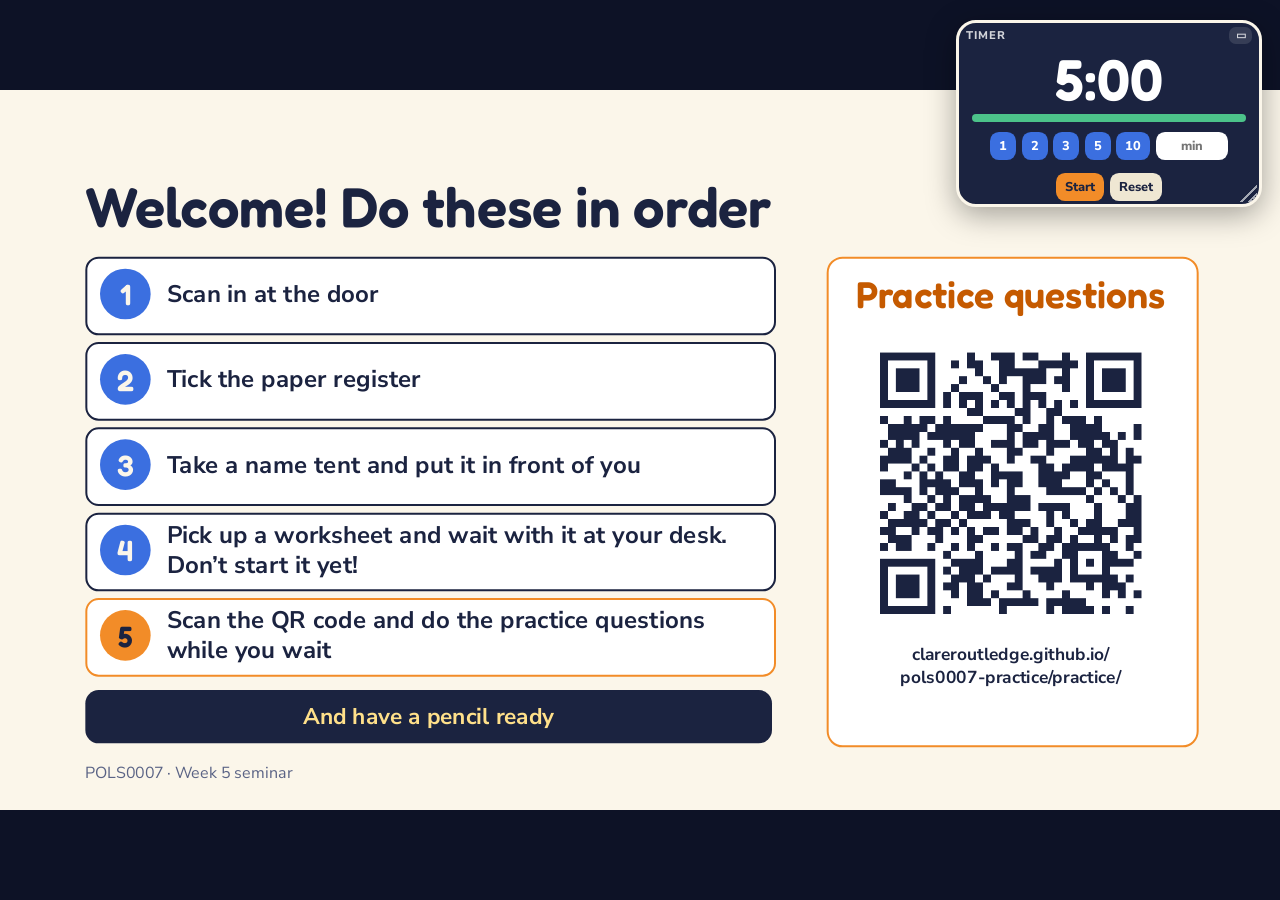
==== w5-919539/index.html @ ea7ee095 "Add Week 5 slide presenter with timer and jump navigation Co-Authored-By: Claude Sonnet 5.5 <noreply" ====
<!doctype html><html lang="en"><head><meta charset="utf-8"><meta name="viewport" content="width=device-width,initial-scale=1"><meta name="robots" content="noindex,nofollow">
<title>POLS0007 Week 5 Seminar: Potential Outcomes</title>
<link rel="preconnect" href="https://fonts.googleapis.com"><link href="https://fonts.googleapis.com/css2?family=Fredoka:wght@400..700&family=Nunito+Sans:wght@400;700;800&display=swap" rel="stylesheet">
<style>
html,body{margin:0;height:100%;background:#0d1226;overflow:hidden;font-family:'Nunito Sans',Arial,sans-serif}
#stage{position:absolute;left:0;top:0;width:1920px;height:1080px;transform-origin:0 0;background:#FBF6EA;overflow:hidden}
#stage>section{position:absolute;left:0;top:0;width:1920px;height:1080px;box-sizing:border-box;overflow:hidden;opacity:0;visibility:hidden;transition:opacity .35s ease,visibility 0s .35s}
#stage>section.cur{opacity:1;visibility:visible;transition:opacity .35s ease}
#stage aside{display:none}
#stage p,#stage h1,#stage h2,#stage h3{margin:0}
#stage [data-build-in]{opacity:0;transition:opacity .45s ease,translate .45s ease,scale .45s ease}
#stage [data-build-in^=rise]{translate:0 28px}
#stage [data-build-in^=pop]{scale:.8}
#stage [data-build-in].on{opacity:1;translate:0 0;scale:1}
x-shape{display:block}
x-shape[kind=arrow-right]{clip-path:polygon(0 30%,62% 30%,62% 0,100% 50%,62% 100%,62% 70%,0 70%)}
/* HUD */
#hud{position:fixed;left:50%;bottom:14px;transform:translateX(-50%);display:flex;gap:8px;align-items:center;background:rgba(27,35,64,.92);color:#fff;border-radius:999px;padding:6px 10px;font-weight:700;font-size:14px;opacity:0;transition:opacity .3s;z-index:50}
#hud.show{opacity:1}
#hud button{font:inherit;color:#fff;background:transparent;border:0;border-radius:999px;padding:6px 12px;cursor:pointer}
#hud button:hover{background:rgba(255,255,255,.18)}
/* picker */
#pick{position:fixed;inset:0;background:#0d1226;z-index:80;display:none;flex-direction:column;padding:24px 4vw;color:#fff}
#pick.open{display:flex}
#pick input{font:inherit;font-size:20px;padding:12px 16px;border-radius:12px;border:3px solid #3B6FE0;background:#fff;color:#1B2340;margin-bottom:12px}
#plist{overflow:auto;flex:1}
.ph{font-family:Fredoka,sans-serif;font-weight:600;color:#F28C28;margin:14px 0 4px;font-size:15px;letter-spacing:1px;text-transform:uppercase}
.pi{display:flex;gap:12px;padding:7px 12px;border-radius:10px;cursor:pointer;font-size:18px}
.pi b{width:42px;color:#8FB3FF}
.pi.sel,.pi:hover{background:#3B6FE0}
.pi.here b::after{content:' •'}
#help{position:fixed;right:16px;top:16px;background:#fff;color:#1B2340;border:3px solid #1B2340;border-radius:16px;padding:14px 18px;z-index:90;display:none;font-size:15px;line-height:1.6}
#help.open{display:block}
#help kbd{background:#EFE7D3;border-radius:6px;padding:1px 7px;font-weight:800}
/* timer */
#tm{position:fixed;z-index:70;background:#1B2340;color:#fff;border-radius:20px;box-shadow:0 8px 30px rgba(0,0,0,.35);border:3px solid #FBF6EA;user-select:none;touch-action:none;font-size:var(--fs,16px);min-width:10em}
#tm.hidden{display:none}
#tm .hd{display:flex;align-items:center;justify-content:space-between;gap:.4em;padding:.35em .6em;cursor:grab;font-weight:800;font-size:.7em;letter-spacing:.1em;text-transform:uppercase;opacity:.8}
#tm .hd button{font:inherit;color:#fff;background:rgba(255,255,255,.15);border:0;border-radius:.6em;padding:.1em .6em;cursor:pointer}
#tm .tt{font-family:Fredoka,sans-serif;font-weight:600;font-size:3.6em;line-height:1;text-align:center;padding:.05em .2em .1em;font-variant-numeric:tabular-nums}
#tm .bar{height:.5em;margin:0 .8em;background:rgba(255,255,255,.2);border-radius:1em;overflow:hidden}
#tm .bar i{display:block;height:100%;width:100%;background:#4CC38A;transition:width .25s linear,background .3s}
#tm .row{display:flex;flex-wrap:wrap;gap:.35em;justify-content:center;padding:.6em .6em .2em}
#tm .row button,#tm .row input{font:inherit;font-size:.8em;font-weight:800;border-radius:.7em;border:0;padding:.4em .7em;cursor:pointer}
#tm .row .pre{background:#3B6FE0;color:#fff}
#tm .row .go{background:#F28C28;color:#1B2340}
#tm .row .rs{background:#EFE7D3;color:#1B2340}
#tm .row input{width:4.2em;cursor:text;background:#fff;color:#1B2340;text-align:center}
#tm .rz{position:absolute;right:2px;bottom:2px;width:1.1em;height:1.1em;cursor:nwse-resize;opacity:.6;background:linear-gradient(135deg,transparent 50%,#fff 50% 58%,transparent 58% 72%,#fff 72% 80%,transparent 80%)}
#tm.warn .bar i,#tm.warn .tt{color:#F5A04A}#tm.warn .bar i{background:#F28C28}
#tm.crit .bar i{background:#E5484D}#tm.crit .tt{color:#FF8A8E}
#tm.done{animation:fl .6s steps(2) infinite}
@keyframes fl{50%{background:#C0392B}}
#tm.pill .bar,#tm.pill .row,#tm.pill .rz,#tm.pill .hd .lab{display:none}
#tm.pill{border-radius:999px;min-width:0}
#tm.pill .tt{font-size:2.2em;padding:0 .5em .05em}
#tm.pill .hd{justify-content:center;padding:.3em .5em 0}
</style></head><body>
<div id="stage">
<section id="welcome" data-transition="fade" style="background:#FBF6EA;color:#1B2340;font-family:'Nunito Sans', Arial, sans-serif;padding:128px 128px 160px;display:flex;flex-direction:column;gap:24px">
<h2 style="font-family:'Fredoka', Trebuchet MS, sans-serif;font-size:84px;font-weight:600;line-height:1.1">Welcome! Do these in order</h2>
<div style="position:absolute;left:128px;top:250px;width:1030px;height:112px;background:#FFFFFF;border:3px solid #1B2340;border-radius:20px"></div>
<div style="position:absolute;left:150px;top:268px;width:76px;height:76px;border-radius:38px;background:#3B6FE0;display:flex;align-items:center;justify-content:center"><p style="font-family:'Fredoka', Trebuchet MS, sans-serif;font-size:44px;font-weight:600;color:#FBF6EA">1</p></div>
<div style="position:absolute;left:250px;top:250px;width:890px;height:112px;display:flex;flex-direction:column;justify-content:center"><p style="font-size:36px;font-weight:700;line-height:1.25">Scan in at the door</p></div>
<div style="position:absolute;left:128px;top:378px;width:1030px;height:112px;background:#FFFFFF;border:3px solid #1B2340;border-radius:20px"></div>
<div style="position:absolute;left:150px;top:396px;width:76px;height:76px;border-radius:38px;background:#3B6FE0;display:flex;align-items:center;justify-content:center"><p style="font-family:'Fredoka', Trebuchet MS, sans-serif;font-size:44px;font-weight:600;color:#FBF6EA">2</p></div>
<div style="position:absolute;left:250px;top:378px;width:890px;height:112px;display:flex;flex-direction:column;justify-content:center"><p style="font-size:36px;font-weight:700;line-height:1.25">Tick the paper register</p></div>
<div style="position:absolute;left:128px;top:506px;width:1030px;height:112px;background:#FFFFFF;border:3px solid #1B2340;border-radius:20px"></div>
<div style="position:absolute;left:150px;top:524px;width:76px;height:76px;border-radius:38px;background:#3B6FE0;display:flex;align-items:center;justify-content:center"><p style="font-family:'Fredoka', Trebuchet MS, sans-serif;font-size:44px;font-weight:600;color:#FBF6EA">3</p></div>
<div style="position:absolute;left:250px;top:506px;width:890px;height:112px;display:flex;flex-direction:column;justify-content:center"><p style="font-size:36px;font-weight:700;line-height:1.25">Take a name tent and put it in front of you</p></div>
<div style="position:absolute;left:128px;top:634px;width:1030px;height:112px;background:#FFFFFF;border:3px solid #1B2340;border-radius:20px"></div>
<div style="position:absolute;left:150px;top:652px;width:76px;height:76px;border-radius:38px;background:#3B6FE0;display:flex;align-items:center;justify-content:center"><p style="font-family:'Fredoka', Trebuchet MS, sans-serif;font-size:44px;font-weight:600;color:#FBF6EA">4</p></div>
<div style="position:absolute;left:250px;top:634px;width:890px;height:112px;display:flex;flex-direction:column;justify-content:center"><p style="font-size:36px;font-weight:700;line-height:1.25">Pick up a worksheet and wait with it at your desk. Don’t start it yet!</p></div>
<div style="position:absolute;left:128px;top:762px;width:1030px;height:112px;background:#FFFFFF;border:3px solid #F28C28;border-radius:20px"></div>
<div style="position:absolute;left:150px;top:780px;width:76px;height:76px;border-radius:38px;background:#F28C28;display:flex;align-items:center;justify-content:center"><p style="font-family:'Fredoka', Trebuchet MS, sans-serif;font-size:44px;font-weight:600;color:#1B2340">5</p></div>
<div style="position:absolute;left:250px;top:762px;width:890px;height:112px;display:flex;flex-direction:column;justify-content:center"><p style="font-size:36px;font-weight:700;line-height:1.25">Scan the QR code and do the practice questions while you wait</p></div>
<div style="position:absolute;left:128px;top:900px;width:1030px;height:80px;background:#1B2340;border-radius:20px;display:flex;flex-direction:column;justify-content:center"><p style="font-size:34px;font-weight:700;color:#FFE08A;text-align:center">And have a pencil ready</p></div>
<div style="position:absolute;left:1240px;top:250px;width:552px;height:730px;background:#FFFFFF;border:3px solid #F28C28;border-radius:24px"></div>
<p style="position:absolute;left:1240px;top:276px;width:552px;font-family:'Fredoka', Trebuchet MS, sans-serif;font-size:56px;font-weight:600;text-align:center;line-height:1.1;color:#C55A00">Practice questions</p>
<img src="img/0ce2bc083513ecc9702e9511b3870bd9.png" alt="QR code linking to the practice questions" style="position:absolute;left:1296px;top:370px;width:440px;height:440px;object-fit:contain">
<p style="position:absolute;left:1260px;top:830px;width:512px;font-size:26px;font-weight:700;text-align:center;line-height:1.3;">clareroutledge.github.io/<br>pols0007-practice/practice/</p>
<p style="position:absolute;left:128px;bottom:40px;width:900px;font-size:24px;color:#5A6385">POLS0007 · Week 5 seminar</p>

</section>

<section id="cover" data-transition="fade" style="background:#1B2340;color:#FBF6EA;font-family:'Nunito Sans', Arial, sans-serif;padding:128px;display:flex;flex-direction:column;justify-content:center;gap:32px">
<p style="font-size:28px;font-weight:700;letter-spacing:4px;color:#F28C28;text-transform:uppercase">POLS0007 · Week 5 seminar</p>
<div style="width:1100px;display:flex;flex-direction:column;gap:32px">
<h1 style="font-family:'Fredoka', Trebuchet MS, sans-serif;font-size:112px;font-weight:600;line-height:1.05">What would have happened?</h1>
<p style="font-size:44px;line-height:1.3;color:#C9D0E8">Potential outcomes, and the problem of the missing path</p>
<p style="font-size:32px;color:#C9D0E8">Part 1 · Do feedback sessions improve essay grades?</p>
</div>
<div style="position:absolute;left:1250px;top:250px;width:400px;height:400px;border-radius:50%;background:#3B6FE0"></div>
<div style="position:absolute;left:1392px;top:450px;width:400px;height:400px;border-radius:50%;background:#F28C28;opacity:0.92"></div>
<p style="position:absolute;left:1270px;top:340px;width:260px;font-family:'Fredoka', Trebuchet MS, sans-serif;font-size:72px;font-weight:600;color:#FBF6EA;text-align:center">Y₁ᵢ</p>
<p style="position:absolute;left:1270px;top:440px;width:260px;font-size:28px;font-weight:700;color:#FBF6EA;text-align:center">if they attend</p>
<p style="position:absolute;left:1560px;top:640px;width:220px;font-family:'Fredoka', Trebuchet MS, sans-serif;font-size:72px;font-weight:600;color:#1B2340;text-align:center">Y₀ᵢ</p>
<p style="position:absolute;left:1540px;top:740px;width:240px;font-size:28px;font-weight:700;color:#1B2340;text-align:center">if they don’t</p>

</section>

<section id="pre-intro" data-transition="fade" style="background:#1B2340;color:#FBF6EA;font-family:'Nunito Sans', Arial, sans-serif;padding:128px 128px 160px;display:flex;flex-direction:column;gap:24px">
<h2 style="font-family:'Fredoka', Trebuchet MS, sans-serif;font-size:64px;font-weight:600;line-height:1.1">Before we start: the words we’ll use today</h2>
<div data-build-in="rise 1" style="position:absolute;left:128px;top:300px;width:530px;height:420px;background:#1B2340;border:6px solid #3B6FE0;border-radius:20px;"><div style="padding:30px 34px;display:flex;flex-direction:column;gap:16px"><p style="font-size:44px;font-weight:600;line-height:1.2;color:#FBF6EA;font-family:'Fredoka', Trebuchet MS, sans-serif;">1 · Reading the notation</p><p style="font-size:34px;font-weight:400;line-height:1.4;color:#FBF6EA;">What X, Y, i, 1 and 0 mean, using the feedback sessions.</p></div></div>
<div data-build-in="rise 2" style="position:absolute;left:694px;top:300px;width:530px;height:420px;background:#1B2340;border:6px solid #F28C28;border-radius:20px;"><div style="padding:30px 34px;display:flex;flex-direction:column;gap:16px"><p style="font-size:44px;font-weight:600;line-height:1.2;color:#FBF6EA;font-family:'Fredoka', Trebuchet MS, sans-serif;">2 · The validity words</p><p style="font-size:34px;font-weight:400;line-height:1.4;color:#FBF6EA;">Internal and external validity, and the threats we name.</p></div></div>
<div data-build-in="rise 3" style="position:absolute;left:1260px;top:300px;width:530px;height:420px;background:#1B2340;border:6px solid #2E8B57;border-radius:20px;"><div style="padding:30px 34px;display:flex;flex-direction:column;gap:16px"><p style="font-size:44px;font-weight:600;line-height:1.2;color:#FBF6EA;font-family:'Fredoka', Trebuchet MS, sans-serif;">3 · Practice questions</p><p style="font-size:34px;font-weight:400;line-height:1.4;color:#FBF6EA;">Four question types, with the wrong options knocked out.</p></div></div>
<p style="position:absolute;left:128px;bottom:40px;width:900px;font-size:24px;color:#C9D0E8">POLS0007 · Week 5 seminar</p>

</section>

<section id="pre-xy" data-transition="fade" style="background:#FBF6EA;color:#1B2340;font-family:'Nunito Sans', Arial, sans-serif;padding:128px 128px 160px;display:flex;flex-direction:column;gap:24px">
<h2 style="font-family:'Fredoka', Trebuchet MS, sans-serif;font-size:60px;font-weight:600;line-height:1.1">X is the choice. Y is the result.</h2>
<div style="position:absolute;left:128px;top:230px;width:760px;height:640px;background:#FFFFFF;border:3px solid #3B6FE0;border-radius:20px;"><div style="padding:20px 28px;display:flex;flex-direction:column;gap:8px"></div></div>
<p style="font-size:150px;font-weight:600;line-height:1.1;color:#2F5FD0;font-family:'Fredoka', Trebuchet MS, sans-serif;position:absolute;left:168px;top:246px;width:200px;">X</p>
<p style="font-size:52px;font-weight:600;line-height:1.2;color:#1B2340;font-family:'Fredoka', Trebuchet MS, sans-serif;position:absolute;left:350px;top:270px;width:500px;">The choice</p>
<p style="font-size:30px;font-weight:400;line-height:1.35;color:#3E4766;position:absolute;left:350px;top:336px;width:500px;">what we do (the treatment)</p>
<div data-build-in="rise 1" style="position:absolute;left:168px;top:500px;width:220px;height:90px;background:#CBD3F0;border-radius:45px"></div>
<div data-build-in="rise 1" style="position:absolute;left:176px;top:508px;width:74px;height:74px;border-radius:50%;background:#FFFFFF;border:3px solid #1B2340;"></div>
<p data-build-in="rise 1" style="font-size:32px;font-weight:700;line-height:1.35;position:absolute;left:414px;top:524px;width:440px;">X = 0: no feedback session</p>
<div data-build-in="rise 2" style="position:absolute;left:168px;top:640px;width:220px;height:90px;background:#3B6FE0;border-radius:45px"></div>
<div data-build-in="rise 2" style="position:absolute;left:306px;top:648px;width:74px;height:74px;border-radius:50%;background:#FFFFFF;border:3px solid #1B2340;"></div>
<p data-build-in="rise 2" style="font-size:32px;font-weight:700;line-height:1.35;position:absolute;left:414px;top:664px;width:440px;">X = 1: goes to a session</p>
<p data-build-in="rise 2" style="font-size:30px;font-weight:400;line-height:1.35;color:#3E4766;position:absolute;left:168px;top:780px;width:680px;">X is something we can switch on or off.</p>
<div style="position:absolute;left:1032px;top:230px;width:760px;height:640px;background:#FFFFFF;border:3px solid #F28C28;border-radius:20px;"><div style="padding:20px 28px;display:flex;flex-direction:column;gap:8px"></div></div>
<p style="font-size:150px;font-weight:600;line-height:1.1;color:#C55A00;font-family:'Fredoka', Trebuchet MS, sans-serif;position:absolute;left:1072px;top:246px;width:200px;">Y</p>
<p style="font-size:52px;font-weight:600;line-height:1.2;color:#1B2340;font-family:'Fredoka', Trebuchet MS, sans-serif;position:absolute;left:1230px;top:270px;width:520px;">The result</p>
<p style="font-size:30px;font-weight:400;line-height:1.35;color:#3E4766;position:absolute;left:1230px;top:336px;width:520px;">what we measure (the outcome)</p>
<div style="position:absolute;left:1072px;top:520px;width:680px;height:70px;background:#EFE7D3;border-radius:12px"></div>
<div data-build-in="rise 3" style="position:absolute;left:1072px;top:520px;width:408px;height:70px;background:#F28C28;border-radius:12px"></div>
<p data-build-in="rise 3" style="font-size:32px;font-weight:700;line-height:1.35;position:absolute;left:1072px;top:610px;width:680px;">Y = the grade, for example 58</p>
<p data-build-in="rise 3" style="font-size:30px;font-weight:400;line-height:1.35;color:#3E4766;position:absolute;left:1072px;top:780px;width:680px;">Y is what we look at afterwards.</p>
<x-shape data-build-in="pop 3" kind="arrow-right" style="position:absolute;left:900px;top:520px;width:120px;height:64px;background:#F28C28"></x-shape>
<div data-build-in="rise 4" style="position:absolute;left:128px;top:895px;width:1664px;height:76px;background:#1B2340;border-radius:20px;display:flex;flex-direction:column;justify-content:center;"><div style="padding:10px 30px;display:flex;flex-direction:column;gap:8px"><p style="font-size:34px;font-weight:700;line-height:1.35;color:#FBF6EA;text-align:center;">X goes in, Y comes out. Does switching X change Y?</p></div></div>
<p style="position:absolute;left:128px;bottom:40px;width:900px;font-size:24px;color:#5A6385">POLS0007 · Week 5 seminar</p>

</section>

<section id="pre-i" data-transition="fade" style="background:#EFE7D3;color:#1B2340;font-family:'Nunito Sans', Arial, sans-serif;padding:128px 128px 160px;display:flex;flex-direction:column;gap:24px">
<h2 style="font-family:'Fredoka', Trebuchet MS, sans-serif;font-size:60px;font-weight:600;line-height:1.1">The little i is a name tag</h2>
<div style="position:absolute;left:150px;top:230px;width:140px;height:140px;border-radius:50%;background:#EFE7D3;border:3px solid #1B2340;"></div>
<p style="font-size:56px;font-weight:600;line-height:1.2;color:#1B2340;font-family:'Fredoka', Trebuchet MS, sans-serif;position:absolute;left:150px;top:266px;width:140px;text-align:center;">N</p>
<p style="font-size:30px;font-weight:700;line-height:1.2;position:absolute;left:120px;top:384px;width:200px;text-align:center;">Noor</p>
<div style="position:absolute;left:420px;top:230px;width:140px;height:140px;border-radius:50%;background:#EFE7D3;border:3px solid #1B2340;"></div>
<p style="font-size:56px;font-weight:600;line-height:1.2;color:#1B2340;font-family:'Fredoka', Trebuchet MS, sans-serif;position:absolute;left:420px;top:266px;width:140px;text-align:center;">R</p>
<p style="font-size:30px;font-weight:700;line-height:1.2;position:absolute;left:390px;top:384px;width:200px;text-align:center;">Ravi</p>
<div style="position:absolute;left:690px;top:230px;width:140px;height:140px;border-radius:50%;background:#EFE7D3;border:3px solid #1B2340;"></div>
<p style="font-size:56px;font-weight:600;line-height:1.2;color:#1B2340;font-family:'Fredoka', Trebuchet MS, sans-serif;position:absolute;left:690px;top:266px;width:140px;text-align:center;">E</p>
<p style="font-size:30px;font-weight:700;line-height:1.2;position:absolute;left:660px;top:384px;width:200px;text-align:center;">Ella</p>
<div style="position:absolute;left:960px;top:230px;width:140px;height:140px;border-radius:50%;background:#EFE7D3;border:3px solid #1B2340;"></div>
<p style="font-size:56px;font-weight:600;line-height:1.2;color:#1B2340;font-family:'Fredoka', Trebuchet MS, sans-serif;position:absolute;left:960px;top:266px;width:140px;text-align:center;">J</p>
<p style="font-size:30px;font-weight:700;line-height:1.2;position:absolute;left:930px;top:384px;width:200px;text-align:center;">Jon</p>
<div style="position:absolute;left:1230px;top:230px;width:140px;height:140px;border-radius:50%;background:#EFE7D3;border:3px solid #1B2340;"></div>
<p style="font-size:56px;font-weight:600;line-height:1.2;color:#1B2340;font-family:'Fredoka', Trebuchet MS, sans-serif;position:absolute;left:1230px;top:266px;width:140px;text-align:center;">P</p>
<p style="font-size:30px;font-weight:700;line-height:1.2;position:absolute;left:1200px;top:384px;width:200px;text-align:center;">Priya</p>
<div style="position:absolute;left:1500px;top:230px;width:140px;height:140px;border-radius:50%;background:#EFE7D3;border:3px solid #1B2340;"></div>
<p style="font-size:56px;font-weight:600;line-height:1.2;color:#1B2340;font-family:'Fredoka', Trebuchet MS, sans-serif;position:absolute;left:1500px;top:266px;width:140px;text-align:center;">O</p>
<p style="font-size:30px;font-weight:700;line-height:1.2;position:absolute;left:1470px;top:384px;width:200px;text-align:center;">Omar</p>
<div data-build-in="fade 1" style="position:absolute;left:138px;top:218px;width:164px;height:164px;border-radius:50%;border:8px solid #F28C28;"></div>
<div data-build-in="rise 1" style="position:absolute;left:128px;top:470px;width:520px;height:380px;background:#FFFFFF;border:3px solid #F28C28;border-radius:20px;"><div style="padding:26px 30px;display:flex;flex-direction:column;gap:14px"><p style="font-size:48px;font-weight:600;line-height:1.2;color:#C55A00;font-family:'Fredoka', Trebuchet MS, sans-serif;">i = Noor</p><p style="font-size:32px;font-weight:400;line-height:1.4;">The little i just means “this student”. Swap in any name.</p></div></div>
<div data-build-in="rise 2" style="position:absolute;left:700px;top:470px;width:520px;height:380px;background:#FFFFFF;border:3px solid #3B6FE0;border-radius:20px;"><div style="padding:26px 30px;display:flex;flex-direction:column;gap:14px"><p style="font-size:48px;font-weight:600;line-height:1.2;color:#2F5FD0;font-family:'Fredoka', Trebuchet MS, sans-serif;">Xᵢ = 1</p><p style="font-size:32px;font-weight:400;line-height:1.4;">Did student i attend? Noor did (1 = yes).</p></div></div>
<div data-build-in="rise 3" style="position:absolute;left:1272px;top:470px;width:520px;height:380px;background:#FFFFFF;border:3px solid #1B2340;border-radius:20px;"><div style="padding:26px 30px;display:flex;flex-direction:column;gap:14px"><p style="font-size:48px;font-weight:600;line-height:1.2;color:#1B2340;font-family:'Fredoka', Trebuchet MS, sans-serif;">Yᵢ = 68</p><p style="font-size:32px;font-weight:400;line-height:1.4;">Student i’s grade afterwards. Noor got 68.</p></div></div>
<p data-build-in="rise 4" style="font-size:30px;font-weight:700;line-height:1.35;color:#3E4766;position:absolute;left:128px;top:885px;width:1664px;">Same letters, different student: for Ravi, Xᵢ = 0 and Yᵢ = 61. The i tells you whose numbers they are.</p>
<p style="position:absolute;left:128px;bottom:40px;width:900px;font-size:24px;color:#5A6385">POLS0007 · Week 5 seminar</p>

</section>

<section id="pre-sub" data-transition="fade" style="background:#FBF6EA;color:#1B2340;font-family:'Nunito Sans', Arial, sans-serif;padding:128px 128px 160px;display:flex;flex-direction:column;gap:24px">
<h2 style="font-family:'Fredoka', Trebuchet MS, sans-serif;font-size:60px;font-weight:600;line-height:1.1">Little 1 and 0: which world?</h2>
<div data-build-in="rise 1" style="position:absolute;left:128px;top:230px;width:120px;height:120px;background:#1B2340;border-radius:18px;display:flex;flex-direction:column;justify-content:center;"><div style="padding:0px;display:flex;flex-direction:column;gap:8px"><p style="font-size:80px;font-weight:600;line-height:1.1;color:#FBF6EA;font-family:'Fredoka', Trebuchet MS, sans-serif;text-align:center;">Y</p></div></div>
<div data-build-in="rise 1" style="position:absolute;left:262px;top:300px;width:70px;height:70px;background:#3B6FE0;border-radius:18px;display:flex;flex-direction:column;justify-content:center;"><div style="padding:0px;display:flex;flex-direction:column;gap:8px"><p style="font-size:48px;font-weight:600;line-height:1.1;color:#FBF6EA;font-family:'Fredoka', Trebuchet MS, sans-serif;text-align:center;">1</p></div></div>
<div data-build-in="rise 1" style="position:absolute;left:342px;top:300px;width:70px;height:70px;background:#5A6385;border-radius:18px;display:flex;flex-direction:column;justify-content:center;"><div style="padding:0px;display:flex;flex-direction:column;gap:8px"><p style="font-size:48px;font-weight:600;line-height:1.1;color:#FBF6EA;font-family:'Fredoka', Trebuchet MS, sans-serif;text-align:center;">i</p></div></div>
<p data-build-in="rise 1" style="font-size:36px;font-weight:700;line-height:1.3;position:absolute;left:560px;top:258px;width:1232px;"><span style="color:#2F5FD0">Y₁ᵢ</span>: the grade student i gets <b>if they attend</b> (X = 1)</p>
<div data-build-in="rise 2" style="position:absolute;left:128px;top:380px;width:120px;height:120px;background:#1B2340;border-radius:18px;display:flex;flex-direction:column;justify-content:center;"><div style="padding:0px;display:flex;flex-direction:column;gap:8px"><p style="font-size:80px;font-weight:600;line-height:1.1;color:#FBF6EA;font-family:'Fredoka', Trebuchet MS, sans-serif;text-align:center;">Y</p></div></div>
<div data-build-in="rise 2" style="position:absolute;left:262px;top:450px;width:70px;height:70px;background:#F28C28;border-radius:18px;display:flex;flex-direction:column;justify-content:center;"><div style="padding:0px;display:flex;flex-direction:column;gap:8px"><p style="font-size:48px;font-weight:600;line-height:1.1;color:#1B2340;font-family:'Fredoka', Trebuchet MS, sans-serif;text-align:center;">0</p></div></div>
<div data-build-in="rise 2" style="position:absolute;left:342px;top:450px;width:70px;height:70px;background:#5A6385;border-radius:18px;display:flex;flex-direction:column;justify-content:center;"><div style="padding:0px;display:flex;flex-direction:column;gap:8px"><p style="font-size:48px;font-weight:600;line-height:1.1;color:#FBF6EA;font-family:'Fredoka', Trebuchet MS, sans-serif;text-align:center;">i</p></div></div>
<p data-build-in="rise 2" style="font-size:36px;font-weight:700;line-height:1.3;position:absolute;left:560px;top:408px;width:1232px;"><span style="color:#C55A00">Y₀ᵢ</span>: the grade student i gets <b>if they do not attend</b> (X = 0)</p>
<p data-build-in="rise 3" style="font-size:36px;font-weight:600;line-height:1.2;font-family:'Fredoka', Trebuchet MS, sans-serif;position:absolute;left:128px;top:540px;width:900px;">Noor’s two possible grades</p>
<div data-build-in="rise 3" style="position:absolute;left:128px;top:640px;width:150px;height:150px;border-radius:50%;background:#EFE7D3;border:3px solid #1B2340;"></div>
<p data-build-in="rise 3" style="font-size:64px;font-weight:600;line-height:1.2;color:#1B2340;font-family:'Fredoka', Trebuchet MS, sans-serif;position:absolute;left:128px;top:677px;width:150px;text-align:center;">N</p>
<div data-build-in="rise 3" style="position:absolute;left:340px;top:600px;width:820px;height:130px;background:#A9C4FF;border-radius:20px;display:flex;flex-direction:column;justify-content:center;"><div style="padding:10px 30px;display:flex;flex-direction:column;gap:4px"><p style="font-size:44px;font-weight:600;line-height:1.2;color:#1B2340;font-family:'Fredoka', Trebuchet MS, sans-serif;">Y₁ᵢ = 68</p><p style="font-size:30px;font-weight:400;line-height:1.3;">her grade if she attends</p></div></div>
<div data-build-in="rise 4" style="position:absolute;left:340px;top:750px;width:820px;height:130px;background:#FFC58A;border-radius:20px;display:flex;flex-direction:column;justify-content:center;"><div style="padding:10px 30px;display:flex;flex-direction:column;gap:4px"><p style="font-size:44px;font-weight:600;line-height:1.2;color:#1B2340;font-family:'Fredoka', Trebuchet MS, sans-serif;">Y₀ᵢ = 61</p><p style="font-size:30px;font-weight:400;line-height:1.3;">her grade if she does not attend</p></div></div>
<div data-build-in="rise 5" style="position:absolute;left:1220px;top:600px;width:572px;height:280px;background:#1B2340;border-radius:20px;display:flex;flex-direction:column;justify-content:center;"><div style="padding:26px 34px;display:flex;flex-direction:column;gap:8px"><p style="font-size:34px;font-weight:700;line-height:1.4;color:#FBF6EA;">These are potential outcomes: both grades exist before Noor chooses.</p></div></div>
<p style="position:absolute;left:128px;bottom:40px;width:900px;font-size:24px;color:#5A6385">POLS0007 · Week 5 seminar</p>

</section>

<section id="pre-obs" data-transition="fade" style="background:#EFE7D3;color:#1B2340;font-family:'Nunito Sans', Arial, sans-serif;padding:128px 128px 160px;display:flex;flex-direction:column;gap:24px">
<h2 style="font-family:'Fredoka', Trebuchet MS, sans-serif;font-size:60px;font-weight:600;line-height:1.1">Which world do we actually see?</h2>
<div style="position:absolute;left:150px;top:500px;width:150px;height:150px;border-radius:50%;background:#EFE7D3;border:3px solid #1B2340;"></div>
<p style="font-size:64px;font-weight:600;line-height:1.2;color:#1B2340;font-family:'Fredoka', Trebuchet MS, sans-serif;position:absolute;left:150px;top:537px;width:150px;text-align:center;">N</p>
<p style="font-size:30px;font-weight:700;line-height:1.2;position:absolute;left:118px;top:640px;width:214px;text-align:center;">Noor</p>
<div data-build-in="rise 1" style="position:absolute;left:440px;top:230px;width:760px;height:200px;background:#A9C4FF;border-radius:20px;display:flex;flex-direction:column;justify-content:center;"><div style="padding:10px 34px;display:flex;flex-direction:column;gap:4px"><p style="font-size:52px;font-weight:600;line-height:1.2;color:#1B2340;font-family:'Fredoka', Trebuchet MS, sans-serif;">Y₁ᵢ = 68</p><p style="font-size:32px;font-weight:400;line-height:1.3;">if she attends</p></div></div>
<div data-build-in="rise 1" style="position:absolute;left:440px;top:500px;width:760px;height:200px;background:#FFC58A;border-radius:20px;display:flex;flex-direction:column;justify-content:center;"><div style="padding:10px 34px;display:flex;flex-direction:column;gap:4px"><p style="font-size:52px;font-weight:600;line-height:1.2;color:#1B2340;font-family:'Fredoka', Trebuchet MS, sans-serif;">Y₀ᵢ = 61</p><p style="font-size:32px;font-weight:400;line-height:1.3;">if she does not attend</p></div></div>
<div data-build-in="rise 2" style="position:absolute;left:118px;top:340px;width:200px;height:80px;background:#3B6FE0;border-radius:40px"></div>
<div data-build-in="rise 2" style="position:absolute;left:238px;top:345px;width:70px;height:70px;border-radius:50%;background:#FFFFFF;border:3px solid #1B2340;"></div>
<p data-build-in="rise 2" style="font-size:40px;font-weight:600;line-height:1.2;font-family:'Fredoka', Trebuchet MS, sans-serif;position:absolute;left:118px;top:430px;width:214px;text-align:center;">Xᵢ = 1</p>
<div data-build-in="rise 3" style="position:absolute;left:440px;top:500px;width:760px;height:200px;background:#C9D0E8;border:3px dashed #1B2340;border-radius:20px;display:flex;flex-direction:column;justify-content:center;"><div style="padding:10px 34px;display:flex;flex-direction:column;gap:4px"><p style="font-size:52px;font-weight:600;line-height:1.2;color:#1B2340;font-family:'Fredoka', Trebuchet MS, sans-serif;">Y₀ᵢ = ?</p><p style="font-size:32px;font-weight:400;line-height:1.3;">never seen</p></div></div>
<div data-build-in="rise 3" style="position:absolute;left:1240px;top:230px;width:552px;height:200px;background:#B9E3DC;border-radius:20px;display:flex;flex-direction:column;justify-content:center;"><div style="padding:10px 28px;display:flex;flex-direction:column;gap:8px"><p style="font-size:32px;font-weight:700;line-height:1.35;">We see this one: Yᵢᴼᴮˢ = Y₁ᵢ = 68</p></div></div>
<div data-build-in="rise 3" style="position:absolute;left:1240px;top:500px;width:552px;height:200px;background:#FFE08A;border-radius:20px;display:flex;flex-direction:column;justify-content:center;"><div style="padding:10px 28px;display:flex;flex-direction:column;gap:8px"><p style="font-size:30px;font-weight:700;line-height:1.35;">The counterfactual: what would have happened if she had chosen the other way</p></div></div>
<div data-build-in="rise 4" style="position:absolute;left:128px;top:750px;width:1664px;height:210px;background:#1B2340;border-radius:20px;display:flex;flex-direction:column;justify-content:center;"><div style="padding:24px 40px;display:flex;flex-direction:column;gap:10px"><p style="font-size:40px;font-weight:600;line-height:1.2;color:#FFE08A;font-family:'Fredoka', Trebuchet MS, sans-serif;">The fundamental problem of causal inference</p><p style="font-size:36px;font-weight:700;line-height:1.3;color:#FBF6EA;">For any one person, we observe only one potential outcome (never both).</p></div></div>
<p style="position:absolute;left:128px;bottom:40px;width:900px;font-size:24px;color:#5A6385">POLS0007 · Week 5 seminar</p>

</section>

<section id="pre-effect" data-transition="fade" style="background:#FBF6EA;color:#1B2340;font-family:'Nunito Sans', Arial, sans-serif;padding:128px 128px 160px;display:flex;flex-direction:column;gap:24px">
<h2 style="font-family:'Fredoka', Trebuchet MS, sans-serif;font-size:60px;font-weight:600;line-height:1.1">The effect for one student is a gap</h2>
<p style="font-size:36px;font-weight:700;line-height:1.2;color:#2F5FD0;position:absolute;left:128px;top:290px;width:250px;">Y₁ᵢ = 68</p>
<p style="font-size:36px;font-weight:700;line-height:1.2;color:#C55A00;position:absolute;left:128px;top:420px;width:250px;">Y₀ᵢ = 61</p>
<div data-build-in="rise 1" style="position:absolute;left:400px;top:270px;width:680px;height:90px;background:#3B6FE0;border-radius:6px"></div>
<div data-build-in="rise 1" style="position:absolute;left:400px;top:400px;width:610px;height:90px;background:#F28C28;border-radius:6px"></div>
<div data-build-in="pop 2" style="position:absolute;left:1010px;top:400px;width:70px;height:90px;background:#FFE08A;border:3px solid #1B2340;border-radius:6px"></div>
<p data-build-in="pop 2" style="font-size:38px;font-weight:700;line-height:1.2;position:absolute;left:1010px;top:424px;width:70px;text-align:center;">7</p>
<div data-build-in="rise 3" style="position:absolute;left:128px;top:560px;width:1000px;height:130px;background:#1B2340;border-radius:20px;display:flex;flex-direction:column;justify-content:center;"><div style="padding:10px 24px;display:flex;flex-direction:column;gap:8px"><p style="font-size:56px;font-weight:600;line-height:1.2;color:#FBF6EA;font-family:'Fredoka', Trebuchet MS, sans-serif;text-align:center;">Y₁ᵢ − Y₀ᵢ = 68 − 61 = 7</p></div></div>
<div data-build-in="rise 3" style="position:absolute;left:1180px;top:540px;width:612px;height:170px;background:#FFE08A;border-radius:20px;display:flex;flex-direction:column;justify-content:center;"><div style="padding:14px 28px;display:flex;flex-direction:column;gap:8px"><p style="font-size:32px;font-weight:700;line-height:1.35;">The individual causal effect of the session on Noor’s grade.</p></div></div>
<div data-build-in="rise 4" style="position:absolute;left:128px;top:750px;width:1664px;height:200px;background:#1B2340;border-radius:20px;display:flex;flex-direction:column;justify-content:center;"><div style="padding:24px 40px;display:flex;flex-direction:column;gap:8px"><p style="font-size:36px;font-weight:700;line-height:1.4;color:#FBF6EA;">It is the gap between the two worlds. It needs both grades, which in real life we never have. Only a “data god” could tell us.</p></div></div>
<p style="position:absolute;left:128px;bottom:40px;width:900px;font-size:24px;color:#5A6385">POLS0007 · Week 5 seminar</p>

</section>

<section id="pre-avg" data-transition="fade" style="background:#EFE7D3;color:#1B2340;font-family:'Nunito Sans', Arial, sans-serif;padding:128px 128px 160px;display:flex;flex-direction:column;gap:24px">
<h2 style="font-family:'Fredoka', Trebuchet MS, sans-serif;font-size:56px;font-weight:600;line-height:1.1">ATE vs naive comparison</h2>
<p style="font-size:26px;font-weight:700;line-height:1.2;color:#2F5FD0;position:absolute;left:360px;top:212px;width:330px;">Y₁ᵢ: with a session</p>
<p style="font-size:26px;font-weight:700;line-height:1.2;color:#C55A00;position:absolute;left:700px;top:212px;width:330px;">Y₀ᵢ: without</p>
<p data-build-in="rise 1" style="font-size:32px;font-weight:700;line-height:1.2;position:absolute;left:128px;top:260px;width:220px;">Noor</p>
<p data-build-in="rise 3" style="font-size:24px;font-weight:700;line-height:1.2;color:#3E4766;position:absolute;left:128px;top:302px;width:220px;">X = 1 · attends</p>
<div data-build-in="rise 1" style="position:absolute;left:360px;top:262px;width:408px;height:34px;background:#3B6FE0;border-radius:6px"></div>
<p data-build-in="rise 1" style="font-size:26px;font-weight:700;line-height:1.3;position:absolute;left:780px;top:262px;width:80px;">68</p>
<div data-build-in="rise 1" style="position:absolute;left:360px;top:304px;width:366px;height:34px;background:#F28C28;border-radius:6px"></div>
<p data-build-in="rise 1" style="font-size:26px;font-weight:700;line-height:1.3;position:absolute;left:738px;top:304px;width:80px;">61</p>
<div data-build-in="pop 2" style="position:absolute;left:840px;top:276px;width:110px;height:52px;background:#FFE08A;border:3px solid #1B2340;border-radius:12px;display:flex;flex-direction:column;justify-content:center;"><div style="padding:4px 4px;display:flex;flex-direction:column;gap:8px"><p style="font-size:30px;font-weight:700;line-height:1.2;text-align:center;">+7</p></div></div>
<div data-build-in="pop 3" style="position:absolute;left:360px;top:304px;width:366px;height:34px;background:#C9D0E8;border:3px solid #5A6385;border-radius:6px"></div>
<p data-build-in="pop 3" style="font-size:26px;font-weight:700;line-height:1.3;position:absolute;left:360px;top:304px;width:366px;text-align:center;">?</p>
<div data-build-in="fade 4" style="position:absolute;left:354px;top:257px;width:420px;height:44px;border:4px solid #1B2340;border-radius:12px"></div>
<p data-build-in="rise 1" style="font-size:32px;font-weight:700;line-height:1.2;position:absolute;left:128px;top:358px;width:220px;">Ravi</p>
<p data-build-in="rise 3" style="font-size:24px;font-weight:700;line-height:1.2;color:#3E4766;position:absolute;left:128px;top:400px;width:220px;">X = 0 · skips</p>
<div data-build-in="rise 1" style="position:absolute;left:360px;top:360px;width:396px;height:34px;background:#3B6FE0;border-radius:6px"></div>
<p data-build-in="rise 1" style="font-size:26px;font-weight:700;line-height:1.3;position:absolute;left:768px;top:360px;width:80px;">66</p>
<div data-build-in="rise 1" style="position:absolute;left:360px;top:402px;width:366px;height:34px;background:#F28C28;border-radius:6px"></div>
<p data-build-in="rise 1" style="font-size:26px;font-weight:700;line-height:1.3;position:absolute;left:738px;top:402px;width:80px;">61</p>
<div data-build-in="pop 2" style="position:absolute;left:840px;top:374px;width:110px;height:52px;background:#FFE08A;border:3px solid #1B2340;border-radius:12px;display:flex;flex-direction:column;justify-content:center;"><div style="padding:4px 4px;display:flex;flex-direction:column;gap:8px"><p style="font-size:30px;font-weight:700;line-height:1.2;text-align:center;">+5</p></div></div>
<div data-build-in="pop 3" style="position:absolute;left:360px;top:360px;width:396px;height:34px;background:#C9D0E8;border:3px solid #5A6385;border-radius:6px"></div>
<p data-build-in="pop 3" style="font-size:26px;font-weight:700;line-height:1.3;position:absolute;left:360px;top:360px;width:396px;text-align:center;">?</p>
<div data-build-in="fade 4" style="position:absolute;left:354px;top:397px;width:378px;height:44px;border:4px solid #1B2340;border-radius:12px"></div>
<p data-build-in="rise 1" style="font-size:32px;font-weight:700;line-height:1.2;position:absolute;left:128px;top:456px;width:220px;">Ella</p>
<p data-build-in="rise 3" style="font-size:24px;font-weight:700;line-height:1.2;color:#3E4766;position:absolute;left:128px;top:498px;width:220px;">X = 1 · attends</p>
<div data-build-in="rise 1" style="position:absolute;left:360px;top:458px;width:384px;height:34px;background:#3B6FE0;border-radius:6px"></div>
<p data-build-in="rise 1" style="font-size:26px;font-weight:700;line-height:1.3;position:absolute;left:756px;top:458px;width:80px;">64</p>
<div data-build-in="rise 1" style="position:absolute;left:360px;top:500px;width:348px;height:34px;background:#F28C28;border-radius:6px"></div>
<p data-build-in="rise 1" style="font-size:26px;font-weight:700;line-height:1.3;position:absolute;left:720px;top:500px;width:80px;">58</p>
<div data-build-in="pop 2" style="position:absolute;left:840px;top:472px;width:110px;height:52px;background:#FFE08A;border:3px solid #1B2340;border-radius:12px;display:flex;flex-direction:column;justify-content:center;"><div style="padding:4px 4px;display:flex;flex-direction:column;gap:8px"><p style="font-size:30px;font-weight:700;line-height:1.2;text-align:center;">+6</p></div></div>
<div data-build-in="pop 3" style="position:absolute;left:360px;top:500px;width:348px;height:34px;background:#C9D0E8;border:3px solid #5A6385;border-radius:6px"></div>
<p data-build-in="pop 3" style="font-size:26px;font-weight:700;line-height:1.3;position:absolute;left:360px;top:500px;width:348px;text-align:center;">?</p>
<div data-build-in="fade 4" style="position:absolute;left:354px;top:453px;width:396px;height:44px;border:4px solid #1B2340;border-radius:12px"></div>
<p data-build-in="rise 1" style="font-size:32px;font-weight:700;line-height:1.2;position:absolute;left:128px;top:554px;width:220px;">Jon</p>
<p data-build-in="rise 3" style="font-size:24px;font-weight:700;line-height:1.2;color:#3E4766;position:absolute;left:128px;top:596px;width:220px;">X = 0 · skips</p>
<div data-build-in="rise 1" style="position:absolute;left:360px;top:556px;width:420px;height:34px;background:#3B6FE0;border-radius:6px"></div>
<p data-build-in="rise 1" style="font-size:26px;font-weight:700;line-height:1.3;position:absolute;left:792px;top:556px;width:80px;">70</p>
<div data-build-in="rise 1" style="position:absolute;left:360px;top:598px;width:396px;height:34px;background:#F28C28;border-radius:6px"></div>
<p data-build-in="rise 1" style="font-size:26px;font-weight:700;line-height:1.3;position:absolute;left:768px;top:598px;width:80px;">66</p>
<div data-build-in="pop 2" style="position:absolute;left:840px;top:570px;width:110px;height:52px;background:#FFE08A;border:3px solid #1B2340;border-radius:12px;display:flex;flex-direction:column;justify-content:center;"><div style="padding:4px 4px;display:flex;flex-direction:column;gap:8px"><p style="font-size:30px;font-weight:700;line-height:1.2;text-align:center;">+4</p></div></div>
<div data-build-in="pop 3" style="position:absolute;left:360px;top:556px;width:420px;height:34px;background:#C9D0E8;border:3px solid #5A6385;border-radius:6px"></div>
<p data-build-in="pop 3" style="font-size:26px;font-weight:700;line-height:1.3;position:absolute;left:360px;top:556px;width:420px;text-align:center;">?</p>
<div data-build-in="fade 4" style="position:absolute;left:354px;top:593px;width:408px;height:44px;border:4px solid #1B2340;border-radius:12px"></div>
<p data-build-in="rise 1" style="font-size:28px;font-weight:700;line-height:1.35;color:#3E4766;position:absolute;left:128px;top:668px;width:880px;">Only a data god sees both bars for everyone.</p>
<p data-build-in="rise 3" style="font-size:28px;font-weight:700;line-height:1.35;color:#3E4766;position:absolute;left:128px;top:712px;width:880px;">In real data each student has one real bar. The other is a “?”.</p>
<div data-build-in="rise 2" style="position:absolute;left:1040px;top:250px;width:752px;height:190px;background:#FFFFFF;border:3px solid #3B6FE0;border-radius:20px;"><div style="padding:16px 28px;display:flex;flex-direction:column;gap:6px"><p style="font-size:40px;font-weight:600;line-height:1.2;color:#2F5FD0;font-family:'Fredoka', Trebuchet MS, sans-serif;">ATE</p><p style="font-size:28px;font-weight:400;line-height:1.3;">Average of every student’s gap, using both bars for everyone:</p><p style="font-size:36px;font-weight:700;line-height:1.2;">(7 + 5 + 6 + 4) ÷ 4 = 5.5</p></div></div>
<div data-build-in="rise 4" style="position:absolute;left:1040px;top:470px;width:752px;height:250px;background:#FFFFFF;border:3px solid #F28C28;border-radius:20px;"><div style="padding:16px 28px;display:flex;flex-direction:column;gap:6px"><p style="font-size:40px;font-weight:600;line-height:1.2;color:#C55A00;font-family:'Fredoka', Trebuchet MS, sans-serif;">Naive comparison</p><p style="font-size:28px;font-weight:400;line-height:1.3;">Only the circled grades we actually see, from different students:</p><p style="font-size:30px;font-weight:700;line-height:1.25;color:#2F5FD0;">attenders (68 + 64) ÷ 2 = 66</p><p style="font-size:30px;font-weight:700;line-height:1.25;color:#C55A00;">non-attenders (61 + 66) ÷ 2 = 63.5</p><p style="font-size:36px;font-weight:700;line-height:1.2;">66 − 63.5 = 2.5</p></div></div>
<div data-build-in="rise 5" style="position:absolute;left:128px;top:790px;width:1664px;height:170px;background:#1B2340;border-radius:20px;display:flex;flex-direction:column;justify-content:center;"><div style="padding:16px 40px;display:flex;flex-direction:column;gap:8px"><p style="font-size:34px;font-weight:700;line-height:1.4;color:#FBF6EA;">ATE = 5.5, naive comparison = 2.5. They differ because the naive comparison compares different people, using only the grades we see.</p></div></div>
<p style="position:absolute;left:128px;bottom:40px;width:900px;font-size:24px;color:#5A6385">POLS0007 · Week 5 seminar</p>

</section>

<section id="pre-valid" data-transition="fade" style="background:#FBF6EA;color:#1B2340;font-family:'Nunito Sans', Arial, sans-serif;padding:128px 128px 160px;display:flex;flex-direction:column;gap:24px">
<h2 style="font-family:'Fredoka', Trebuchet MS, sans-serif;font-size:60px;font-weight:600;line-height:1.1">Two kinds of “does it work?”</h2>
<div data-build-in="rise 1" style="position:absolute;left:128px;top:230px;width:810px;height:650px;background:#FFFFFF;border:3px solid #3B6FE0;border-radius:20px;"><div style="padding:20px 28px;display:flex;flex-direction:column;gap:8px"></div></div>
<p data-build-in="rise 1" style="font-size:46px;font-weight:600;line-height:1.2;color:#2F5FD0;font-family:'Fredoka', Trebuchet MS, sans-serif;position:absolute;left:160px;top:250px;width:740px;">Internal validity</p>
<p data-build-in="rise 1" style="font-size:34px;font-weight:700;line-height:1.35;position:absolute;left:160px;top:322px;width:740px;">The study reliably identifies the causal effect of X on Y, for the people studied.</p>
<div data-build-in="rise 1" style="position:absolute;left:300px;top:560px;width:290px;height:290px;border-radius:50%;border:4px dashed #1B2340;"></div>
<div data-build-in="rise 1" style="position:absolute;left:370px;top:620px;width:52px;height:52px;border-radius:50%;background:#3B6FE0;border:3px solid #1B2340;"></div>
<div data-build-in="rise 1" style="position:absolute;left:460px;top:660px;width:52px;height:52px;border-radius:50%;background:#F28C28;border:3px solid #1B2340;"></div>
<div data-build-in="rise 1" style="position:absolute;left:520px;top:600px;width:52px;height:52px;border-radius:50%;background:#3B6FE0;border:3px solid #1B2340;"></div>
<div data-build-in="rise 1" style="position:absolute;left:390px;top:700px;width:52px;height:52px;border-radius:50%;background:#F28C28;border:3px solid #1B2340;"></div>
<div data-build-in="rise 1" style="position:absolute;left:480px;top:740px;width:52px;height:52px;border-radius:50%;background:#3B6FE0;border:3px solid #1B2340;"></div>
<div data-build-in="rise 1" style="position:absolute;left:540px;top:690px;width:52px;height:52px;border-radius:50%;background:#F28C28;border:3px solid #1B2340;"></div>
<p data-build-in="pop 2" style="font-size:110px;font-weight:700;line-height:1.1;color:#2E8B57;position:absolute;left:640px;top:640px;width:180px;text-align:center;">✓</p>
<div data-build-in="rise 3" style="position:absolute;left:982px;top:230px;width:810px;height:650px;background:#FFFFFF;border:3px solid #F28C28;border-radius:20px;"><div style="padding:20px 28px;display:flex;flex-direction:column;gap:8px"></div></div>
<p data-build-in="rise 3" style="font-size:46px;font-weight:600;line-height:1.2;color:#C55A00;font-family:'Fredoka', Trebuchet MS, sans-serif;position:absolute;left:1014px;top:250px;width:740px;">External validity</p>
<p data-build-in="rise 3" style="font-size:34px;font-weight:700;line-height:1.35;position:absolute;left:1014px;top:322px;width:740px;">The results would likely generalise from the sample to a broader population.</p>
<div data-build-in="rise 3" style="position:absolute;left:1030px;top:640px;width:160px;height:160px;border-radius:50%;border:4px dashed #1B2340;"></div>
<div data-build-in="rise 3" style="position:absolute;left:1060px;top:680px;width:40px;height:40px;border-radius:50%;background:#3B6FE0;border:3px solid #1B2340;"></div>
<div data-build-in="rise 3" style="position:absolute;left:1120px;top:720px;width:40px;height:40px;border-radius:50%;background:#F28C28;border:3px solid #1B2340;"></div>
<div data-build-in="rise 3" style="position:absolute;left:1100px;top:660px;width:40px;height:40px;border-radius:50%;background:#3B6FE0;border:3px solid #1B2340;"></div>
<x-shape data-build-in="pop 4" kind="arrow-right" style="position:absolute;left:1210px;top:690px;width:90px;height:50px;background:#F28C28"></x-shape>
<div data-build-in="pop 4" style="position:absolute;left:1330px;top:520px;width:340px;height:340px;border-radius:50%;border:4px dashed #1B2340;"></div>
<p data-build-in="pop 4" style="font-size:28px;font-weight:700;line-height:1.3;position:absolute;left:1360px;top:650px;width:280px;text-align:center;">a broader population</p>
<p style="position:absolute;left:128px;bottom:40px;width:900px;font-size:24px;color:#5A6385">POLS0007 · Week 5 seminar</p>

</section>

<section id="pre-valid-int" data-transition="fade" style="background:#EFE7D3;color:#1B2340;font-family:'Nunito Sans', Arial, sans-serif;padding:128px 128px 160px;display:flex;flex-direction:column;gap:24px">
<h2 style="font-family:'Fredoka', Trebuchet MS, sans-serif;font-size:56px;font-weight:600;line-height:1.1">Internal validity: high or low?</h2>
<div data-build-in="rise 1" style="position:absolute;left:128px;top:230px;width:810px;height:690px;background:#FFFFFF;border:3px solid #2E8B57;border-radius:20px;"><div style="padding:20px 28px;display:flex;flex-direction:column;gap:8px"></div></div>
<p data-build-in="rise 1" style="font-size:40px;font-weight:600;line-height:1.2;color:#2E8B57;font-family:'Fredoka', Trebuchet MS, sans-serif;position:absolute;left:160px;top:246px;width:740px;">HIGH internal validity</p>
<p data-build-in="rise 1" style="font-size:32px;font-weight:700;line-height:1.3;position:absolute;left:160px;top:308px;width:740px;">Groups alike to begin with</p>
<div data-build-in="rise 1" style="position:absolute;left:158px;top:420px;width:360px;height:290px;border:3px solid #3B6FE0;border-radius:14px;"><div data-build-in="rise 1" style="padding:20px 28px;display:flex;flex-direction:column;gap:8px"></div></div>
<p data-build-in="rise 1" style="font-size:28px;font-weight:700;line-height:1.2;color:#2F5FD0;position:absolute;left:178px;top:432px;width:320px;">Attend</p>
<div data-build-in="rise 1" style="position:absolute;left:198px;top:500px;width:70px;height:70px;border-radius:50%;background:#1B2340;border:3px solid #1B2340;"></div>
<div data-build-in="rise 1" style="position:absolute;left:298px;top:500px;width:70px;height:70px;border-radius:50%;background:#1B2340;border:3px solid #1B2340;"></div>
<div data-build-in="rise 1" style="position:absolute;left:398px;top:500px;width:70px;height:70px;border-radius:50%;background:#FFFFFF;border:3px solid #1B2340;"></div>
<div data-build-in="rise 1" style="position:absolute;left:198px;top:600px;width:70px;height:70px;border-radius:50%;background:#FFFFFF;border:3px solid #1B2340;"></div>
<div data-build-in="rise 1" style="position:absolute;left:298px;top:600px;width:70px;height:70px;border-radius:50%;background:#FFFFFF;border:3px solid #1B2340;"></div>
<div data-build-in="rise 1" style="position:absolute;left:398px;top:600px;width:70px;height:70px;border-radius:50%;background:#FFFFFF;border:3px solid #1B2340;"></div>
<div data-build-in="rise 1" style="position:absolute;left:548px;top:420px;width:360px;height:290px;border:3px solid #F28C28;border-radius:14px;"><div data-build-in="rise 1" style="padding:20px 28px;display:flex;flex-direction:column;gap:8px"></div></div>
<p data-build-in="rise 1" style="font-size:28px;font-weight:700;line-height:1.2;color:#C55A00;position:absolute;left:568px;top:432px;width:320px;">Do not attend</p>
<div data-build-in="rise 1" style="position:absolute;left:588px;top:500px;width:70px;height:70px;border-radius:50%;background:#1B2340;border:3px solid #1B2340;"></div>
<div data-build-in="rise 1" style="position:absolute;left:688px;top:500px;width:70px;height:70px;border-radius:50%;background:#1B2340;border:3px solid #1B2340;"></div>
<div data-build-in="rise 1" style="position:absolute;left:788px;top:500px;width:70px;height:70px;border-radius:50%;background:#FFFFFF;border:3px solid #1B2340;"></div>
<div data-build-in="rise 1" style="position:absolute;left:588px;top:600px;width:70px;height:70px;border-radius:50%;background:#FFFFFF;border:3px solid #1B2340;"></div>
<div data-build-in="rise 1" style="position:absolute;left:688px;top:600px;width:70px;height:70px;border-radius:50%;background:#FFFFFF;border:3px solid #1B2340;"></div>
<div data-build-in="rise 1" style="position:absolute;left:788px;top:600px;width:70px;height:70px;border-radius:50%;background:#FFFFFF;border:3px solid #1B2340;"></div>
<p data-build-in="rise 1" style="font-size:30px;font-weight:700;line-height:1.35;position:absolute;left:160px;top:740px;width:740px;">A gap in grades points to the sessions. For example: sessions given by lottery.</p>
<div data-build-in="rise 2" style="position:absolute;left:982px;top:230px;width:810px;height:690px;background:#FFFFFF;border:3px solid #C55A00;border-radius:20px;"><div style="padding:20px 28px;display:flex;flex-direction:column;gap:8px"></div></div>
<p data-build-in="rise 2" style="font-size:40px;font-weight:600;line-height:1.2;color:#C55A00;font-family:'Fredoka', Trebuchet MS, sans-serif;position:absolute;left:1014px;top:246px;width:740px;">LOW internal validity</p>
<p data-build-in="rise 2" style="font-size:32px;font-weight:700;line-height:1.3;position:absolute;left:1014px;top:308px;width:740px;">Groups different to begin with</p>
<div data-build-in="rise 2" style="position:absolute;left:1012px;top:420px;width:360px;height:290px;border:3px solid #3B6FE0;border-radius:14px;"><div data-build-in="rise 2" style="padding:20px 28px;display:flex;flex-direction:column;gap:8px"></div></div>
<p data-build-in="rise 2" style="font-size:28px;font-weight:700;line-height:1.2;color:#2F5FD0;position:absolute;left:1032px;top:432px;width:320px;">Attend</p>
<div data-build-in="rise 2" style="position:absolute;left:1052px;top:500px;width:70px;height:70px;border-radius:50%;background:#1B2340;border:3px solid #1B2340;"></div>
<div data-build-in="rise 2" style="position:absolute;left:1152px;top:500px;width:70px;height:70px;border-radius:50%;background:#1B2340;border:3px solid #1B2340;"></div>
<div data-build-in="rise 2" style="position:absolute;left:1252px;top:500px;width:70px;height:70px;border-radius:50%;background:#1B2340;border:3px solid #1B2340;"></div>
<div data-build-in="rise 2" style="position:absolute;left:1052px;top:600px;width:70px;height:70px;border-radius:50%;background:#1B2340;border:3px solid #1B2340;"></div>
<div data-build-in="rise 2" style="position:absolute;left:1152px;top:600px;width:70px;height:70px;border-radius:50%;background:#1B2340;border:3px solid #1B2340;"></div>
<div data-build-in="rise 2" style="position:absolute;left:1252px;top:600px;width:70px;height:70px;border-radius:50%;background:#FFFFFF;border:3px solid #1B2340;"></div>
<div data-build-in="rise 2" style="position:absolute;left:1402px;top:420px;width:360px;height:290px;border:3px solid #F28C28;border-radius:14px;"><div data-build-in="rise 2" style="padding:20px 28px;display:flex;flex-direction:column;gap:8px"></div></div>
<p data-build-in="rise 2" style="font-size:28px;font-weight:700;line-height:1.2;color:#C55A00;position:absolute;left:1422px;top:432px;width:320px;">Do not attend</p>
<div data-build-in="rise 2" style="position:absolute;left:1442px;top:500px;width:70px;height:70px;border-radius:50%;background:#1B2340;border:3px solid #1B2340;"></div>
<div data-build-in="rise 2" style="position:absolute;left:1542px;top:500px;width:70px;height:70px;border-radius:50%;background:#FFFFFF;border:3px solid #1B2340;"></div>
<div data-build-in="rise 2" style="position:absolute;left:1642px;top:500px;width:70px;height:70px;border-radius:50%;background:#FFFFFF;border:3px solid #1B2340;"></div>
<div data-build-in="rise 2" style="position:absolute;left:1442px;top:600px;width:70px;height:70px;border-radius:50%;background:#FFFFFF;border:3px solid #1B2340;"></div>
<div data-build-in="rise 2" style="position:absolute;left:1542px;top:600px;width:70px;height:70px;border-radius:50%;background:#FFFFFF;border:3px solid #1B2340;"></div>
<div data-build-in="rise 2" style="position:absolute;left:1642px;top:600px;width:70px;height:70px;border-radius:50%;background:#FFFFFF;border:3px solid #1B2340;"></div>
<p data-build-in="rise 2" style="font-size:30px;font-weight:700;line-height:1.35;position:absolute;left:1014px;top:740px;width:740px;">A gap in grades might not be the sessions. For example: students chose whether to go.</p>
<p style="font-size:24px;font-weight:700;line-height:1.2;color:#3E4766;position:absolute;left:128px;top:940px;width:1000px;">● = keener student   ○ = less keen student</p>
<p style="position:absolute;left:128px;bottom:40px;width:900px;font-size:24px;color:#5A6385">POLS0007 · Week 5 seminar</p>

</section>

<section id="pre-valid-ext" data-transition="fade" style="background:#FBF6EA;color:#1B2340;font-family:'Nunito Sans', Arial, sans-serif;padding:128px 128px 160px;display:flex;flex-direction:column;gap:24px">
<h2 style="font-family:'Fredoka', Trebuchet MS, sans-serif;font-size:56px;font-weight:600;line-height:1.1">External validity: high or low?</h2>
<div data-build-in="rise 1" style="position:absolute;left:128px;top:230px;width:810px;height:700px;background:#FFFFFF;border:3px solid #2E8B57;border-radius:20px;"><div style="padding:20px 28px;display:flex;flex-direction:column;gap:8px"></div></div>
<p data-build-in="rise 1" style="font-size:40px;font-weight:600;line-height:1.2;color:#2E8B57;font-family:'Fredoka', Trebuchet MS, sans-serif;position:absolute;left:160px;top:246px;width:740px;">HIGH external validity</p>
<p data-build-in="rise 1" style="font-size:32px;font-weight:700;line-height:1.3;position:absolute;left:160px;top:308px;width:740px;">Sample looks like the wider population</p>
<div data-build-in="rise 1" style="position:absolute;left:168px;top:500px;width:230px;height:230px;border-radius:50%;border:4px dashed #1B2340;"></div>
<div data-build-in="rise 1" style="position:absolute;left:198px;top:550px;width:44px;height:44px;border-radius:50%;background:#3B6FE0;border:3px solid #1B2340;"></div>
<div data-build-in="rise 1" style="position:absolute;left:288px;top:540px;width:44px;height:44px;border-radius:50%;background:#F28C28;border:3px solid #1B2340;"></div>
<div data-build-in="rise 1" style="position:absolute;left:238px;top:610px;width:44px;height:44px;border-radius:50%;background:#1B2340;border:3px solid #1B2340;"></div>
<div data-build-in="rise 1" style="position:absolute;left:308px;top:630px;width:44px;height:44px;border-radius:50%;background:#3B6FE0;border:3px solid #1B2340;"></div>
<div data-build-in="rise 1" style="position:absolute;left:208px;top:650px;width:44px;height:44px;border-radius:50%;background:#F28C28;border:3px solid #1B2340;"></div>
<x-shape data-build-in="rise 1" kind="arrow-right" style="position:absolute;left:413px;top:590px;width:90px;height:50px;background:#F28C28"></x-shape>
<div data-build-in="rise 1" style="position:absolute;left:528px;top:450px;width:350px;height:350px;border-radius:50%;border:4px dashed #1B2340;"></div>
<div data-build-in="rise 1" style="position:absolute;left:588px;top:540px;width:44px;height:44px;border-radius:50%;background:#3B6FE0;border:3px solid #1B2340;"></div>
<div data-build-in="rise 1" style="position:absolute;left:698px;top:500px;width:44px;height:44px;border-radius:50%;background:#F28C28;border:3px solid #1B2340;"></div>
<div data-build-in="rise 1" style="position:absolute;left:778px;top:560px;width:44px;height:44px;border-radius:50%;background:#3B6FE0;border:3px solid #1B2340;"></div>
<div data-build-in="rise 1" style="position:absolute;left:628px;top:620px;width:44px;height:44px;border-radius:50%;background:#F28C28;border:3px solid #1B2340;"></div>
<div data-build-in="rise 1" style="position:absolute;left:738px;top:630px;width:44px;height:44px;border-radius:50%;background:#1B2340;border:3px solid #1B2340;"></div>
<div data-build-in="rise 1" style="position:absolute;left:588px;top:690px;width:44px;height:44px;border-radius:50%;background:#1B2340;border:3px solid #1B2340;"></div>
<div data-build-in="rise 1" style="position:absolute;left:688px;top:720px;width:44px;height:44px;border-radius:50%;background:#3B6FE0;border:3px solid #1B2340;"></div>
<div data-build-in="rise 1" style="position:absolute;left:783px;top:690px;width:44px;height:44px;border-radius:50%;background:#F28C28;border:3px solid #1B2340;"></div>
<div data-build-in="rise 1" style="position:absolute;left:678px;top:580px;width:44px;height:44px;border-radius:50%;background:#1B2340;border:3px solid #1B2340;"></div>
<p data-build-in="rise 1" style="font-size:30px;font-weight:700;line-height:1.3;position:absolute;left:160px;top:840px;width:740px;">The result is likely to carry over.</p>
<div data-build-in="rise 2" style="position:absolute;left:982px;top:230px;width:810px;height:700px;background:#FFFFFF;border:3px solid #C55A00;border-radius:20px;"><div style="padding:20px 28px;display:flex;flex-direction:column;gap:8px"></div></div>
<p data-build-in="rise 2" style="font-size:40px;font-weight:600;line-height:1.2;color:#C55A00;font-family:'Fredoka', Trebuchet MS, sans-serif;position:absolute;left:1014px;top:246px;width:740px;">LOW external validity</p>
<p data-build-in="rise 2" style="font-size:32px;font-weight:700;line-height:1.3;position:absolute;left:1014px;top:308px;width:740px;">Sample is one narrow group</p>
<div data-build-in="rise 2" style="position:absolute;left:1022px;top:500px;width:230px;height:230px;border-radius:50%;border:4px dashed #1B2340;"></div>
<div data-build-in="rise 2" style="position:absolute;left:1052px;top:550px;width:44px;height:44px;border-radius:50%;background:#3B6FE0;border:3px solid #1B2340;"></div>
<div data-build-in="rise 2" style="position:absolute;left:1142px;top:540px;width:44px;height:44px;border-radius:50%;background:#3B6FE0;border:3px solid #1B2340;"></div>
<div data-build-in="rise 2" style="position:absolute;left:1092px;top:610px;width:44px;height:44px;border-radius:50%;background:#3B6FE0;border:3px solid #1B2340;"></div>
<div data-build-in="rise 2" style="position:absolute;left:1162px;top:630px;width:44px;height:44px;border-radius:50%;background:#3B6FE0;border:3px solid #1B2340;"></div>
<div data-build-in="rise 2" style="position:absolute;left:1062px;top:650px;width:44px;height:44px;border-radius:50%;background:#3B6FE0;border:3px solid #1B2340;"></div>
<x-shape data-build-in="rise 2" kind="arrow-right" style="position:absolute;left:1267px;top:590px;width:90px;height:50px;background:#F28C28"></x-shape>
<div data-build-in="rise 2" style="position:absolute;left:1382px;top:450px;width:350px;height:350px;border-radius:50%;border:4px dashed #1B2340;"></div>
<div data-build-in="rise 2" style="position:absolute;left:1442px;top:540px;width:44px;height:44px;border-radius:50%;background:#3B6FE0;border:3px solid #1B2340;"></div>
<div data-build-in="rise 2" style="position:absolute;left:1552px;top:500px;width:44px;height:44px;border-radius:50%;background:#F28C28;border:3px solid #1B2340;"></div>
<div data-build-in="rise 2" style="position:absolute;left:1632px;top:560px;width:44px;height:44px;border-radius:50%;background:#3B6FE0;border:3px solid #1B2340;"></div>
<div data-build-in="rise 2" style="position:absolute;left:1482px;top:620px;width:44px;height:44px;border-radius:50%;background:#F28C28;border:3px solid #1B2340;"></div>
<div data-build-in="rise 2" style="position:absolute;left:1592px;top:630px;width:44px;height:44px;border-radius:50%;background:#1B2340;border:3px solid #1B2340;"></div>
<div data-build-in="rise 2" style="position:absolute;left:1442px;top:690px;width:44px;height:44px;border-radius:50%;background:#1B2340;border:3px solid #1B2340;"></div>
<div data-build-in="rise 2" style="position:absolute;left:1542px;top:720px;width:44px;height:44px;border-radius:50%;background:#3B6FE0;border:3px solid #1B2340;"></div>
<div data-build-in="rise 2" style="position:absolute;left:1637px;top:690px;width:44px;height:44px;border-radius:50%;background:#F28C28;border:3px solid #1B2340;"></div>
<div data-build-in="rise 2" style="position:absolute;left:1532px;top:580px;width:44px;height:44px;border-radius:50%;background:#1B2340;border:3px solid #1B2340;"></div>
<p data-build-in="rise 2" style="font-size:30px;font-weight:700;line-height:1.3;position:absolute;left:1014px;top:840px;width:740px;">For example, one class at one university. The result may not carry over.</p>
<p style="position:absolute;left:128px;bottom:40px;width:900px;font-size:24px;color:#5A6385">POLS0007 · Week 5 seminar</p>

</section>

<section id="pre-selfsel" data-transition="fade" style="background:#EFE7D3;color:#1B2340;font-family:'Nunito Sans', Arial, sans-serif;padding:128px 128px 160px;display:flex;flex-direction:column;gap:24px">
<h2 style="font-family:'Fredoka', Trebuchet MS, sans-serif;font-size:60px;font-weight:600;line-height:1.1">Self-selection: who walks through the door?</h2>
<div style="position:absolute;left:128px;top:240px;width:520px;height:520px;border:3px dashed #5A6385;border-radius:20px;"><div style="padding:20px 28px;display:flex;flex-direction:column;gap:8px"></div></div>
<p style="font-size:34px;font-weight:700;line-height:1.2;position:absolute;left:160px;top:255px;width:460px;">Everyone</p>
<div data-build-in="rise 1" style="position:absolute;left:215px;top:310px;width:70px;height:70px;border-radius:50%;background:#EFE7D3;border:3px solid #1B2340;"></div>
<div data-build-in="rise 1" style="position:absolute;left:425px;top:310px;width:70px;height:70px;border-radius:50%;background:#EFE7D3;border:3px solid #1B2340;"></div>
<div data-build-in="rise 1" style="position:absolute;left:215px;top:395px;width:70px;height:70px;border-radius:50%;background:#EFE7D3;border:3px solid #1B2340;"></div>
<div data-build-in="rise 1" style="position:absolute;left:425px;top:395px;width:70px;height:70px;border-radius:50%;background:#EFE7D3;border:3px solid #1B2340;"></div>
<div data-build-in="rise 1" style="position:absolute;left:215px;top:480px;width:70px;height:70px;border-radius:50%;background:#EFE7D3;border:3px solid #1B2340;"></div>
<div data-build-in="rise 1" style="position:absolute;left:425px;top:480px;width:70px;height:70px;border-radius:50%;background:#EFE7D3;border:3px solid #1B2340;"></div>
<div data-build-in="rise 1" style="position:absolute;left:215px;top:565px;width:70px;height:70px;border-radius:50%;background:#EFE7D3;border:3px solid #1B2340;"></div>
<div data-build-in="rise 1" style="position:absolute;left:425px;top:565px;width:70px;height:70px;border-radius:50%;background:#EFE7D3;border:3px solid #1B2340;"></div>
<div data-build-in="rise 1" style="position:absolute;left:215px;top:650px;width:70px;height:70px;border-radius:50%;background:#EFE7D3;border:3px solid #1B2340;"></div>
<div data-build-in="rise 1" style="position:absolute;left:425px;top:650px;width:70px;height:70px;border-radius:50%;background:#EFE7D3;border:3px solid #1B2340;"></div>
<x-shape data-build-in="pop 2" kind="arrow-right" style="position:absolute;left:670px;top:470px;width:110px;height:60px;background:#F28C28"></x-shape>
<div data-build-in="rise 2" style="position:absolute;left:800px;top:240px;width:460px;height:520px;background:#FFFFFF;border:3px solid #3B6FE0;border-radius:20px;"><div style="padding:20px 28px;display:flex;flex-direction:column;gap:8px"></div></div>
<p data-build-in="rise 2" style="font-size:34px;font-weight:700;line-height:1.2;color:#2F5FD0;position:absolute;left:830px;top:255px;width:400px;">Choose to attend</p>
<div data-build-in="rise 2" style="position:absolute;left:1330px;top:240px;width:462px;height:520px;background:#FFFFFF;border:3px solid #F28C28;border-radius:20px;"><div style="padding:20px 28px;display:flex;flex-direction:column;gap:8px"></div></div>
<p data-build-in="rise 2" style="font-size:34px;font-weight:700;line-height:1.2;color:#C55A00;position:absolute;left:1360px;top:255px;width:400px;">Do not attend</p>
<div data-build-in="rise 2" style="position:absolute;left:850px;top:330px;width:90px;height:90px;border-radius:50%;background:#3B6FE0;border:3px solid #1B2340;"></div>
<p data-build-in="pop 3" style="font-size:44px;font-weight:700;line-height:1.2;color:#FFE08A;position:absolute;left:850px;top:349px;width:90px;text-align:center;">★</p>
<div data-build-in="rise 2" style="position:absolute;left:1380px;top:330px;width:90px;height:90px;border-radius:50%;background:#F28C28;border:3px solid #1B2340;"></div>
<div data-build-in="rise 2" style="position:absolute;left:1050px;top:330px;width:90px;height:90px;border-radius:50%;background:#3B6FE0;border:3px solid #1B2340;"></div>
<p data-build-in="pop 3" style="font-size:44px;font-weight:700;line-height:1.2;color:#FFE08A;position:absolute;left:1050px;top:349px;width:90px;text-align:center;">★</p>
<div data-build-in="rise 2" style="position:absolute;left:1580px;top:330px;width:90px;height:90px;border-radius:50%;background:#F28C28;border:3px solid #1B2340;"></div>
<div data-build-in="rise 2" style="position:absolute;left:850px;top:440px;width:90px;height:90px;border-radius:50%;background:#3B6FE0;border:3px solid #1B2340;"></div>
<p data-build-in="pop 3" style="font-size:44px;font-weight:700;line-height:1.2;color:#FFE08A;position:absolute;left:850px;top:459px;width:90px;text-align:center;">★</p>
<div data-build-in="rise 2" style="position:absolute;left:1380px;top:440px;width:90px;height:90px;border-radius:50%;background:#F28C28;border:3px solid #1B2340;"></div>
<div data-build-in="rise 2" style="position:absolute;left:1050px;top:440px;width:90px;height:90px;border-radius:50%;background:#3B6FE0;border:3px solid #1B2340;"></div>
<p data-build-in="pop 3" style="font-size:44px;font-weight:700;line-height:1.2;color:#FFE08A;position:absolute;left:1050px;top:459px;width:90px;text-align:center;">★</p>
<div data-build-in="rise 2" style="position:absolute;left:1580px;top:440px;width:90px;height:90px;border-radius:50%;background:#F28C28;border:3px solid #1B2340;"></div>
<div data-build-in="rise 2" style="position:absolute;left:950px;top:550px;width:90px;height:90px;border-radius:50%;background:#3B6FE0;border:3px solid #1B2340;"></div>
<p data-build-in="pop 3" style="font-size:44px;font-weight:700;line-height:1.2;color:#FFE08A;position:absolute;left:950px;top:569px;width:90px;text-align:center;">★</p>
<div data-build-in="rise 2" style="position:absolute;left:1480px;top:550px;width:90px;height:90px;border-radius:50%;background:#F28C28;border:3px solid #1B2340;"></div>
<p data-build-in="pop 3" style="font-size:24px;font-weight:700;line-height:1.25;color:#3E4766;position:absolute;left:830px;top:680px;width:400px;">★ = differs in a way that also affects grades</p>
<div data-build-in="rise 4" style="position:absolute;left:128px;top:790px;width:1664px;height:170px;background:#1B2340;border-radius:20px;display:flex;flex-direction:column;justify-content:center;"><div style="padding:16px 40px;display:flex;flex-direction:column;gap:8px"><p style="font-size:34px;font-weight:700;line-height:1.4;color:#FBF6EA;">Self-selection: people choose their own treatment, for reasons that also affect the outcome. So the two groups were never alike.</p></div></div>
<p style="position:absolute;left:128px;bottom:40px;width:900px;font-size:24px;color:#5A6385">POLS0007 · Week 5 seminar</p>

</section>

<section id="pre-attrit" data-transition="fade" style="background:#FBF6EA;color:#1B2340;font-family:'Nunito Sans', Arial, sans-serif;padding:128px 128px 160px;display:flex;flex-direction:column;gap:24px">
<h2 style="font-family:'Fredoka', Trebuchet MS, sans-serif;font-size:60px;font-weight:600;line-height:1.1">Differential attrition: who disappears?</h2>
<p style="font-size:32px;font-weight:700;line-height:1.2;color:#2F5FD0;position:absolute;left:128px;top:270px;width:340px;">Coding club group</p>
<p style="font-size:32px;font-weight:700;line-height:1.2;color:#C55A00;position:absolute;left:128px;top:450px;width:340px;">No club group</p>
<div style="position:absolute;left:500px;top:250px;width:80px;height:80px;border-radius:50%;background:#3B6FE0;border:3px solid #1B2340;"></div>
<div style="position:absolute;left:500px;top:430px;width:80px;height:80px;border-radius:50%;background:#F28C28;border:3px solid #1B2340;"></div>
<div style="position:absolute;left:610px;top:250px;width:80px;height:80px;border-radius:50%;background:#3B6FE0;border:3px solid #1B2340;"></div>
<div style="position:absolute;left:610px;top:430px;width:80px;height:80px;border-radius:50%;background:#F28C28;border:3px solid #1B2340;"></div>
<div style="position:absolute;left:720px;top:250px;width:80px;height:80px;border-radius:50%;background:#3B6FE0;border:3px solid #1B2340;"></div>
<div style="position:absolute;left:720px;top:430px;width:80px;height:80px;border-radius:50%;background:#F28C28;border:3px solid #1B2340;"></div>
<div style="position:absolute;left:830px;top:250px;width:80px;height:80px;border-radius:50%;background:#3B6FE0;border:3px solid #1B2340;"></div>
<div style="position:absolute;left:830px;top:430px;width:80px;height:80px;border-radius:50%;background:#F28C28;border:3px solid #1B2340;"></div>
<div style="position:absolute;left:940px;top:250px;width:80px;height:80px;border-radius:50%;background:#3B6FE0;border:3px solid #1B2340;"></div>
<div style="position:absolute;left:940px;top:430px;width:80px;height:80px;border-radius:50%;background:#F28C28;border:3px solid #1B2340;"></div>
<div style="position:absolute;left:1050px;top:250px;width:80px;height:80px;border-radius:50%;background:#3B6FE0;border:3px solid #1B2340;"></div>
<div style="position:absolute;left:1050px;top:430px;width:80px;height:80px;border-radius:50%;background:#F28C28;border:3px solid #1B2340;"></div>
<div style="position:absolute;left:1160px;top:250px;width:80px;height:80px;border-radius:50%;background:#3B6FE0;border:3px solid #1B2340;"></div>
<div style="position:absolute;left:1160px;top:430px;width:80px;height:80px;border-radius:50%;background:#F28C28;border:3px solid #1B2340;"></div>
<div style="position:absolute;left:1270px;top:250px;width:80px;height:80px;border-radius:50%;background:#3B6FE0;border:3px solid #1B2340;"></div>
<div style="position:absolute;left:1270px;top:430px;width:80px;height:80px;border-radius:50%;background:#F28C28;border:3px solid #1B2340;"></div>
<div style="position:absolute;left:1380px;top:250px;width:80px;height:80px;border-radius:50%;background:#3B6FE0;border:3px solid #1B2340;"></div>
<div style="position:absolute;left:1380px;top:430px;width:80px;height:80px;border-radius:50%;background:#F28C28;border:3px solid #1B2340;"></div>
<div style="position:absolute;left:1490px;top:250px;width:80px;height:80px;border-radius:50%;background:#3B6FE0;border:3px solid #1B2340;"></div>
<div style="position:absolute;left:1490px;top:430px;width:80px;height:80px;border-radius:50%;background:#F28C28;border:3px solid #1B2340;"></div>
<div data-build-in="pop 1" style="position:absolute;left:610px;top:250px;width:80px;height:80px;border-radius:50%;background:#C9D0E8;border:3px dashed #5A6385;"></div>
<p data-build-in="pop 1" style="font-size:44px;font-weight:700;line-height:1.2;color:#5A6385;position:absolute;left:610px;top:264px;width:80px;text-align:center;">✕</p>
<div data-build-in="pop 1" style="position:absolute;left:830px;top:250px;width:80px;height:80px;border-radius:50%;background:#C9D0E8;border:3px dashed #5A6385;"></div>
<p data-build-in="pop 1" style="font-size:44px;font-weight:700;line-height:1.2;color:#5A6385;position:absolute;left:830px;top:264px;width:80px;text-align:center;">✕</p>
<div data-build-in="pop 1" style="position:absolute;left:940px;top:250px;width:80px;height:80px;border-radius:50%;background:#C9D0E8;border:3px dashed #5A6385;"></div>
<p data-build-in="pop 1" style="font-size:44px;font-weight:700;line-height:1.2;color:#5A6385;position:absolute;left:940px;top:264px;width:80px;text-align:center;">✕</p>
<div data-build-in="pop 1" style="position:absolute;left:1270px;top:250px;width:80px;height:80px;border-radius:50%;background:#C9D0E8;border:3px dashed #5A6385;"></div>
<p data-build-in="pop 1" style="font-size:44px;font-weight:700;line-height:1.2;color:#5A6385;position:absolute;left:1270px;top:264px;width:80px;text-align:center;">✕</p>
<div data-build-in="pop 2" style="position:absolute;left:1050px;top:430px;width:80px;height:80px;border-radius:50%;background:#C9D0E8;border:3px dashed #5A6385;"></div>
<p data-build-in="pop 2" style="font-size:44px;font-weight:700;line-height:1.2;color:#5A6385;position:absolute;left:1050px;top:444px;width:80px;text-align:center;">✕</p>
<p data-build-in="rise 3" style="font-size:30px;font-weight:700;line-height:1.2;position:absolute;left:1620px;top:268px;width:250px;">6 of 10 left</p>
<p data-build-in="rise 3" style="font-size:30px;font-weight:700;line-height:1.2;position:absolute;left:1620px;top:448px;width:250px;">9 of 10 left</p>
<p data-build-in="rise 3" style="font-size:24px;font-weight:400;line-height:1.25;color:#3E4766;position:absolute;left:128px;top:340px;width:340px;">the ones who left were struggling</p>
<div data-build-in="rise 4" style="position:absolute;left:128px;top:600px;width:1664px;height:340px;background:#1B2340;border-radius:20px;display:flex;flex-direction:column;justify-content:center;"><div style="padding:30px 40px;display:flex;flex-direction:column;gap:18px"><p style="font-size:38px;font-weight:700;line-height:1.35;color:#FBF6EA;">Differential attrition: drop-out that differs between the treated and control groups.</p><p style="font-size:36px;font-weight:700;line-height:1.35;color:#FFE08A;">The pupils who are left in each group are no longer alike, so the comparison is not fair.</p></div></div>
<p style="position:absolute;left:128px;bottom:40px;width:900px;font-size:24px;color:#5A6385">POLS0007 · Week 5 seminar</p>

</section>

<section id="pre-contam" data-transition="fade" style="background:#EFE7D3;color:#1B2340;font-family:'Nunito Sans', Arial, sans-serif;padding:128px 128px 160px;display:flex;flex-direction:column;gap:24px">
<h2 style="font-family:'Fredoka', Trebuchet MS, sans-serif;font-size:60px;font-weight:600;line-height:1.1">Contamination: the treatment leaks</h2>
<div style="position:absolute;left:128px;top:250px;width:700px;height:420px;background:#FFFFFF;border:3px solid #3B6FE0;border-radius:20px;"><div style="padding:20px 28px;display:flex;flex-direction:column;gap:8px"></div></div>
<p style="font-size:34px;font-weight:700;line-height:1.2;color:#2F5FD0;position:absolute;left:160px;top:266px;width:640px;">Class A: new reading game</p>
<div style="position:absolute;left:1092px;top:250px;width:700px;height:420px;background:#FFFFFF;border:3px solid #F28C28;border-radius:20px;"><div style="padding:20px 28px;display:flex;flex-direction:column;gap:8px"></div></div>
<p style="font-size:34px;font-weight:700;line-height:1.2;color:#C55A00;position:absolute;left:1124px;top:266px;width:640px;">Class B: no game</p>
<div style="position:absolute;left:190px;top:360px;width:90px;height:90px;border-radius:50%;background:#3B6FE0;border:3px solid #1B2340;"></div>
<div style="position:absolute;left:1154px;top:360px;width:90px;height:90px;border-radius:50%;background:#F28C28;border:3px solid #1B2340;"></div>
<div style="position:absolute;left:390px;top:360px;width:90px;height:90px;border-radius:50%;background:#3B6FE0;border:3px solid #1B2340;"></div>
<div style="position:absolute;left:1354px;top:360px;width:90px;height:90px;border-radius:50%;background:#F28C28;border:3px solid #1B2340;"></div>
<div style="position:absolute;left:590px;top:360px;width:90px;height:90px;border-radius:50%;background:#3B6FE0;border:3px solid #1B2340;"></div>
<div style="position:absolute;left:1554px;top:360px;width:90px;height:90px;border-radius:50%;background:#F28C28;border:3px solid #1B2340;"></div>
<div style="position:absolute;left:190px;top:500px;width:90px;height:90px;border-radius:50%;background:#3B6FE0;border:3px solid #1B2340;"></div>
<div style="position:absolute;left:1154px;top:500px;width:90px;height:90px;border-radius:50%;background:#F28C28;border:3px solid #1B2340;"></div>
<div style="position:absolute;left:390px;top:500px;width:90px;height:90px;border-radius:50%;background:#3B6FE0;border:3px solid #1B2340;"></div>
<div style="position:absolute;left:1354px;top:500px;width:90px;height:90px;border-radius:50%;background:#F28C28;border:3px solid #1B2340;"></div>
<div style="position:absolute;left:590px;top:500px;width:90px;height:90px;border-radius:50%;background:#3B6FE0;border:3px solid #1B2340;"></div>
<div style="position:absolute;left:1554px;top:500px;width:90px;height:90px;border-radius:50%;background:#F28C28;border:3px solid #1B2340;"></div>
<x-shape data-build-in="pop 1" kind="arrow-right" style="position:absolute;left:850px;top:440px;width:220px;height:70px;background:#F28C28"></x-shape>
<p data-build-in="pop 1" style="font-size:26px;font-weight:700;line-height:1.2;position:absolute;left:840px;top:370px;width:240px;text-align:center;">pupils share it at break</p>
<div data-build-in="pop 2" style="position:absolute;left:1154px;top:360px;width:90px;height:90px;border-radius:50%;background:#A9C4FF;border:6px solid #3B6FE0;"></div>
<div data-build-in="pop 2" style="position:absolute;left:1354px;top:360px;width:90px;height:90px;border-radius:50%;background:#A9C4FF;border:6px solid #3B6FE0;"></div>
<p data-build-in="rise 2" style="font-size:26px;font-weight:700;line-height:1.2;color:#3E4766;position:absolute;left:1124px;top:620px;width:640px;">control pupils who got the treatment anyway</p>
<div data-build-in="rise 3" style="position:absolute;left:128px;top:710px;width:1664px;height:240px;background:#1B2340;border-radius:20px;display:flex;flex-direction:column;justify-content:center;"><div style="padding:24px 40px;display:flex;flex-direction:column;gap:14px"><p style="font-size:38px;font-weight:700;line-height:1.35;color:#FBF6EA;">Contamination (spillover): the treatment reaches members of the control group.</p><p style="font-size:36px;font-weight:700;line-height:1.35;color:#FFE08A;">Class B is no longer a clean “no treatment” group.</p></div></div>
<p style="position:absolute;left:128px;bottom:40px;width:900px;font-size:24px;color:#5A6385">POLS0007 · Week 5 seminar</p>

</section>

<section id="pre-bias" data-transition="fade" style="background:#FBF6EA;color:#1B2340;font-family:'Nunito Sans', Arial, sans-serif;padding:128px 128px 160px;display:flex;flex-direction:column;gap:24px">
<h2 style="font-family:'Fredoka', Trebuchet MS, sans-serif;font-size:60px;font-weight:600;line-height:1.1">Bias: when people know or guess</h2>
<div style="position:absolute;left:128px;top:230px;width:810px;height:720px;background:#FFFFFF;border:3px solid #3B6FE0;border-radius:20px;"><div style="padding:20px 28px;display:flex;flex-direction:column;gap:8px"></div></div>
<p style="font-size:44px;font-weight:600;line-height:1.2;color:#2F5FD0;font-family:'Fredoka', Trebuchet MS, sans-serif;position:absolute;left:160px;top:246px;width:740px;">Experimenter bias</p>
<p style="font-size:32px;font-weight:700;line-height:1.3;position:absolute;left:160px;top:316px;width:740px;">The marker knows who attended.</p>
<div style="position:absolute;left:190px;top:410px;width:250px;height:320px;background:#FBF6EA;border:3px solid #1B2340;border-radius:10px;"><div style="padding:20px 28px;display:flex;flex-direction:column;gap:8px"></div></div>
<div style="position:absolute;left:214px;top:440px;width:202px;height:12px;background:#C9D0E8;border-radius:6px"></div>
<div style="position:absolute;left:214px;top:492px;width:202px;height:12px;background:#C9D0E8;border-radius:6px"></div>
<div style="position:absolute;left:214px;top:544px;width:202px;height:12px;background:#C9D0E8;border-radius:6px"></div>
<div style="position:absolute;left:214px;top:596px;width:202px;height:12px;background:#C9D0E8;border-radius:6px"></div>
<div style="position:absolute;left:214px;top:648px;width:202px;height:12px;background:#C9D0E8;border-radius:6px"></div>
<div style="position:absolute;left:500px;top:410px;width:250px;height:320px;background:#FBF6EA;border:3px solid #1B2340;border-radius:10px;"><div style="padding:20px 28px;display:flex;flex-direction:column;gap:8px"></div></div>
<div style="position:absolute;left:524px;top:440px;width:202px;height:12px;background:#C9D0E8;border-radius:6px"></div>
<div style="position:absolute;left:524px;top:492px;width:202px;height:12px;background:#C9D0E8;border-radius:6px"></div>
<div style="position:absolute;left:524px;top:544px;width:202px;height:12px;background:#C9D0E8;border-radius:6px"></div>
<div style="position:absolute;left:524px;top:596px;width:202px;height:12px;background:#C9D0E8;border-radius:6px"></div>
<div style="position:absolute;left:524px;top:648px;width:202px;height:12px;background:#C9D0E8;border-radius:6px"></div>
<p style="font-size:26px;font-weight:700;line-height:1.2;position:absolute;left:170px;top:372px;width:290px;text-align:center;">Attender’s essay</p>
<p style="font-size:26px;font-weight:700;line-height:1.2;position:absolute;left:480px;top:372px;width:290px;text-align:center;">Non-attender’s essay</p>
<p data-build-in="pop 1" style="font-size:64px;font-weight:600;line-height:1.1;color:#2F5FD0;font-family:'Fredoka', Trebuchet MS, sans-serif;position:absolute;left:190px;top:745px;width:250px;text-align:center;">B+</p>
<p data-build-in="pop 2" style="font-size:64px;font-weight:600;line-height:1.1;color:#C55A00;font-family:'Fredoka', Trebuchet MS, sans-serif;position:absolute;left:500px;top:745px;width:250px;text-align:center;">B</p>
<p data-build-in="rise 3" style="font-size:30px;font-weight:700;line-height:1.2;color:#3E4766;position:absolute;left:160px;top:850px;width:740px;">Identical essays, different marks.</p>
<div style="position:absolute;left:982px;top:230px;width:810px;height:720px;background:#FFFFFF;border:3px solid #F28C28;border-radius:20px;"><div style="padding:20px 28px;display:flex;flex-direction:column;gap:8px"></div></div>
<p style="font-size:44px;font-weight:600;line-height:1.2;color:#C55A00;font-family:'Fredoka', Trebuchet MS, sans-serif;position:absolute;left:1014px;top:246px;width:740px;">Demand effects</p>
<p style="font-size:32px;font-weight:700;line-height:1.3;position:absolute;left:1014px;top:316px;width:740px;">Participants guess what the researcher hopes to find.</p>
<div style="position:absolute;left:1030px;top:480px;width:150px;height:150px;border-radius:50%;background:#EFE7D3;border:3px solid #1B2340;"></div>
<p style="font-size:64px;font-weight:600;line-height:1.2;color:#1B2340;font-family:'Fredoka', Trebuchet MS, sans-serif;position:absolute;left:1030px;top:517px;width:150px;text-align:center;">S</p>
<div data-build-in="pop 4" style="position:absolute;left:1220px;top:440px;width:530px;height:200px;background:#EFE7D3;border:3px solid #1B2340;border-radius:36px;display:flex;flex-direction:column;justify-content:center;"><div style="padding:14px 30px;display:flex;flex-direction:column;gap:8px"><p style="font-size:36px;font-weight:700;line-height:1.3;">They want me to say it helped!</p></div></div>
<div data-build-in="rise 5" style="position:absolute;left:1030px;top:700px;width:720px;height:130px;background:#FBF6EA;border:3px solid #1B2340;border-radius:14px;display:flex;flex-direction:column;justify-content:center;"><div style="padding:10px 30px;display:flex;flex-direction:column;gap:8px"><p style="font-size:36px;font-weight:700;line-height:1.3;">Did the sessions help?   ☑ Yes!</p></div></div>
<p data-build-in="rise 5" style="font-size:30px;font-weight:700;line-height:1.2;color:#3E4766;position:absolute;left:1014px;top:850px;width:740px;">Answers shift to please the researcher.</p>
<p style="position:absolute;left:128px;bottom:40px;width:900px;font-size:24px;color:#5A6385">POLS0007 · Week 5 seminar</p>

</section>

<section id="pre-mcq1" data-transition="fade" style="background:#FBF6EA;color:#1B2340;font-family:'Nunito Sans', Arial, sans-serif;padding:128px 128px 160px;display:flex;flex-direction:column;gap:24px">
<h2 style="font-family:'Fredoka', Trebuchet MS, sans-serif;font-size:56px;font-weight:600;line-height:1.1">Question type 1: define it</h2>
<div style="position:absolute;left:128px;top:210px;width:1664px;height:190px;background:#FFFFFF;border:3px solid #1B2340;border-radius:20px;display:flex;flex-direction:column;justify-content:center;"><div style="padding:14px 34px;display:flex;flex-direction:column;gap:8px"><p style="font-size:34px;font-weight:700;line-height:1.35;">A tutoring programme gives some pupils extra reading lessons. For pupil i, what does Y₀ᵢ mean?</p></div></div>
<div style="position:absolute;left:128px;top:425px;width:980px;height:112px;background:#FFFFFF;border:3px solid #5A6385;border-radius:16px;display:flex;flex-direction:column;justify-content:center;"><div style="padding:6px 22px;display:flex;flex-direction:column;gap:8px"><p style="font-size:30px;font-weight:400;line-height:1.25;"><b>A</b> · The reading score pupil i has after the lessons</p></div></div>
<div style="position:absolute;left:128px;top:555px;width:980px;height:112px;background:#FFFFFF;border:3px solid #5A6385;border-radius:16px;display:flex;flex-direction:column;justify-content:center;"><div style="padding:6px 22px;display:flex;flex-direction:column;gap:8px"><p style="font-size:30px;font-weight:400;line-height:1.25;"><b>B</b> · Whether pupil i got the lessons (1 = yes, 0 = no)</p></div></div>
<div style="position:absolute;left:128px;top:685px;width:980px;height:112px;background:#FFFFFF;border:3px solid #5A6385;border-radius:16px;display:flex;flex-direction:column;justify-content:center;"><div style="padding:6px 22px;display:flex;flex-direction:column;gap:8px"><p style="font-size:30px;font-weight:400;line-height:1.25;"><b>C</b> · The reading score pupil i would have without the lessons</p></div></div>
<div style="position:absolute;left:128px;top:815px;width:980px;height:112px;background:#FFFFFF;border:3px solid #5A6385;border-radius:16px;display:flex;flex-direction:column;justify-content:center;"><div style="padding:6px 22px;display:flex;flex-direction:column;gap:8px"><p style="font-size:30px;font-weight:400;line-height:1.25;"><b>D</b> · The gap between pupil i’s two reading scores</p></div></div>
<div data-build-in="fade 1" style="position:absolute;left:150px;top:479px;width:936px;height:5px;background:#1B2340;border-radius:2px"></div>
<div data-build-in="rise 1" style="position:absolute;left:1140px;top:425px;width:652px;height:112px;background:#FFE08A;border-radius:16px;display:flex;flex-direction:column;justify-content:center;"><div style="padding:6px 18px;display:flex;flex-direction:column;gap:8px"><p style="font-size:26px;font-weight:400;line-height:1.25;">That is the score we observe, which is Y₁ᵢ for a pupil who got the lessons.</p></div></div>
<div data-build-in="fade 2" style="position:absolute;left:150px;top:609px;width:936px;height:5px;background:#1B2340;border-radius:2px"></div>
<div data-build-in="rise 2" style="position:absolute;left:1140px;top:555px;width:652px;height:112px;background:#FFE08A;border-radius:16px;display:flex;flex-direction:column;justify-content:center;"><div style="padding:6px 18px;display:flex;flex-direction:column;gap:8px"><p style="font-size:26px;font-weight:400;line-height:1.25;">That is Xᵢ: who got the lessons, not a score.</p></div></div>
<div data-build-in="fade 3" style="position:absolute;left:150px;top:869px;width:936px;height:5px;background:#1B2340;border-radius:2px"></div>
<div data-build-in="rise 3" style="position:absolute;left:1140px;top:815px;width:652px;height:112px;background:#FFE08A;border-radius:16px;display:flex;flex-direction:column;justify-content:center;"><div style="padding:6px 18px;display:flex;flex-direction:column;gap:8px"><p style="font-size:26px;font-weight:400;line-height:1.25;">That is the effect, Y₁ᵢ − Y₀ᵢ.</p></div></div>
<div data-build-in="fade 4" style="position:absolute;left:120px;top:677px;width:996px;height:128px;border:6px solid #2E8B57;border-radius:12px"></div>
<div data-build-in="rise 4" style="position:absolute;left:1140px;top:685px;width:652px;height:112px;background:#B9E3DC;border-radius:16px;display:flex;flex-direction:column;justify-content:center;"><div style="padding:6px 18px;display:flex;flex-direction:column;gap:8px"><p style="font-size:26px;font-weight:700;line-height:1.25;">Right: Y₀ᵢ is the outcome in the “no treatment” world.</p></div></div>
<p style="position:absolute;left:128px;bottom:40px;width:900px;font-size:24px;color:#5A6385">POLS0007 · Week 5 seminar</p>

</section>

<section id="pre-mcq2" data-transition="fade" style="background:#FBF6EA;color:#1B2340;font-family:'Nunito Sans', Arial, sans-serif;padding:128px 128px 160px;display:flex;flex-direction:column;gap:24px">
<h2 style="font-family:'Fredoka', Trebuchet MS, sans-serif;font-size:56px;font-weight:600;line-height:1.1">Question type 2: spot the threat</h2>
<div style="position:absolute;left:128px;top:210px;width:1664px;height:190px;background:#FFFFFF;border:3px solid #1B2340;border-radius:20px;display:flex;flex-direction:column;justify-content:center;"><div style="padding:14px 34px;display:flex;flex-direction:column;gap:8px"><p style="font-size:34px;font-weight:700;line-height:1.35;">A teacher marks essays knowing which students went to the writing clinic, and gives them the benefit of the doubt. What is the main threat to concluding that the clinic improves grades?</p></div></div>
<div style="position:absolute;left:128px;top:425px;width:980px;height:112px;background:#FFFFFF;border:3px solid #5A6385;border-radius:16px;display:flex;flex-direction:column;justify-content:center;"><div style="padding:6px 22px;display:flex;flex-direction:column;gap:8px"><p style="font-size:30px;font-weight:400;line-height:1.25;"><b>A</b> · Self-selection</p></div></div>
<div style="position:absolute;left:128px;top:555px;width:980px;height:112px;background:#FFFFFF;border:3px solid #5A6385;border-radius:16px;display:flex;flex-direction:column;justify-content:center;"><div style="padding:6px 22px;display:flex;flex-direction:column;gap:8px"><p style="font-size:30px;font-weight:400;line-height:1.25;"><b>B</b> · Differential attrition</p></div></div>
<div style="position:absolute;left:128px;top:685px;width:980px;height:112px;background:#FFFFFF;border:3px solid #5A6385;border-radius:16px;display:flex;flex-direction:column;justify-content:center;"><div style="padding:6px 22px;display:flex;flex-direction:column;gap:8px"><p style="font-size:30px;font-weight:400;line-height:1.25;"><b>C</b> · Contamination</p></div></div>
<div style="position:absolute;left:128px;top:815px;width:980px;height:112px;background:#FFFFFF;border:3px solid #5A6385;border-radius:16px;display:flex;flex-direction:column;justify-content:center;"><div style="padding:6px 22px;display:flex;flex-direction:column;gap:8px"><p style="font-size:30px;font-weight:400;line-height:1.25;"><b>D</b> · Experimenter bias</p></div></div>
<div data-build-in="fade 1" style="position:absolute;left:150px;top:479px;width:936px;height:5px;background:#1B2340;border-radius:2px"></div>
<div data-build-in="rise 1" style="position:absolute;left:1140px;top:425px;width:652px;height:112px;background:#FFE08A;border-radius:16px;display:flex;flex-direction:column;justify-content:center;"><div style="padding:6px 18px;display:flex;flex-direction:column;gap:8px"><p style="font-size:26px;font-weight:400;line-height:1.25;">Choice may matter too, but the stem’s key detail is who is doing the marking.</p></div></div>
<div data-build-in="fade 2" style="position:absolute;left:150px;top:609px;width:936px;height:5px;background:#1B2340;border-radius:2px"></div>
<div data-build-in="rise 2" style="position:absolute;left:1140px;top:555px;width:652px;height:112px;background:#FFE08A;border-radius:16px;display:flex;flex-direction:column;justify-content:center;"><div style="padding:6px 18px;display:flex;flex-direction:column;gap:8px"><p style="font-size:26px;font-weight:400;line-height:1.25;">Nobody is leaving the study in this story.</p></div></div>
<div data-build-in="fade 3" style="position:absolute;left:150px;top:739px;width:936px;height:5px;background:#1B2340;border-radius:2px"></div>
<div data-build-in="rise 3" style="position:absolute;left:1140px;top:685px;width:652px;height:112px;background:#FFE08A;border-radius:16px;display:flex;flex-direction:column;justify-content:center;"><div style="padding:6px 18px;display:flex;flex-direction:column;gap:8px"><p style="font-size:26px;font-weight:400;line-height:1.25;">Nothing here spreads from one group to the other.</p></div></div>
<div data-build-in="fade 4" style="position:absolute;left:120px;top:807px;width:996px;height:128px;border:6px solid #2E8B57;border-radius:12px"></div>
<div data-build-in="rise 4" style="position:absolute;left:1140px;top:815px;width:652px;height:112px;background:#B9E3DC;border-radius:16px;display:flex;flex-direction:column;justify-content:center;"><div style="padding:6px 18px;display:flex;flex-direction:column;gap:8px"><p style="font-size:26px;font-weight:700;line-height:1.25;">Right: the person measuring the outcome knew who was treated.</p></div></div>
<p style="position:absolute;left:128px;bottom:40px;width:900px;font-size:24px;color:#5A6385">POLS0007 · Week 5 seminar</p>

</section>

<section id="pre-mcq3" data-transition="fade" style="background:#FBF6EA;color:#1B2340;font-family:'Nunito Sans', Arial, sans-serif;padding:128px 128px 160px;display:flex;flex-direction:column;gap:24px">
<h2 style="font-family:'Fredoka', Trebuchet MS, sans-serif;font-size:56px;font-weight:600;line-height:1.1">Question type 3: which way does it bias?</h2>
<div style="position:absolute;left:128px;top:210px;width:1664px;height:190px;background:#FFFFFF;border:3px solid #1B2340;border-radius:20px;display:flex;flex-direction:column;justify-content:center;"><div style="padding:14px 34px;display:flex;flex-direction:column;gap:8px"><p style="font-size:34px;font-weight:700;line-height:1.35;">In a trial of after-school tutoring, the weakest pupils in the tutored group drop out and are not tested. Compared with the true effect, the estimated effect is likely to be:</p></div></div>
<div style="position:absolute;left:128px;top:425px;width:980px;height:112px;background:#FFFFFF;border:3px solid #5A6385;border-radius:16px;display:flex;flex-direction:column;justify-content:center;"><div style="padding:6px 22px;display:flex;flex-direction:column;gap:8px"><p style="font-size:30px;font-weight:400;line-height:1.25;"><b>A</b> · Too large: those left in the tutored group are stronger</p></div></div>
<div style="position:absolute;left:128px;top:555px;width:980px;height:112px;background:#FFFFFF;border:3px solid #5A6385;border-radius:16px;display:flex;flex-direction:column;justify-content:center;"><div style="padding:6px 22px;display:flex;flex-direction:column;gap:8px"><p style="font-size:30px;font-weight:400;line-height:1.25;"><b>B</b> · Too small: the tutored group is weaker</p></div></div>
<div style="position:absolute;left:128px;top:685px;width:980px;height:112px;background:#FFFFFF;border:3px solid #5A6385;border-radius:16px;display:flex;flex-direction:column;justify-content:center;"><div style="padding:6px 22px;display:flex;flex-direction:column;gap:8px"><p style="font-size:30px;font-weight:400;line-height:1.25;"><b>C</b> · Unaffected: dropping out cannot change an average</p></div></div>
<div style="position:absolute;left:128px;top:815px;width:980px;height:112px;background:#FFFFFF;border:3px solid #5A6385;border-radius:16px;display:flex;flex-direction:column;justify-content:center;"><div style="padding:6px 22px;display:flex;flex-direction:column;gap:8px"><p style="font-size:30px;font-weight:400;line-height:1.25;"><b>D</b> · Reversed in sign</p></div></div>
<div data-build-in="fade 1" style="position:absolute;left:150px;top:609px;width:936px;height:5px;background:#1B2340;border-radius:2px"></div>
<div data-build-in="rise 1" style="position:absolute;left:1140px;top:555px;width:652px;height:112px;background:#FFE08A;border-radius:16px;display:flex;flex-direction:column;justify-content:center;"><div style="padding:6px 18px;display:flex;flex-direction:column;gap:8px"><p style="font-size:26px;font-weight:400;line-height:1.25;">That would be true if the strongest had left instead.</p></div></div>
<div data-build-in="fade 2" style="position:absolute;left:150px;top:739px;width:936px;height:5px;background:#1B2340;border-radius:2px"></div>
<div data-build-in="rise 2" style="position:absolute;left:1140px;top:685px;width:652px;height:112px;background:#FFE08A;border-radius:16px;display:flex;flex-direction:column;justify-content:center;"><div style="padding:6px 18px;display:flex;flex-direction:column;gap:8px"><p style="font-size:26px;font-weight:400;line-height:1.25;">Dropping out of one group changes who is left to average.</p></div></div>
<div data-build-in="fade 3" style="position:absolute;left:150px;top:869px;width:936px;height:5px;background:#1B2340;border-radius:2px"></div>
<div data-build-in="rise 3" style="position:absolute;left:1140px;top:815px;width:652px;height:112px;background:#FFE08A;border-radius:16px;display:flex;flex-direction:column;justify-content:center;"><div style="padding:6px 18px;display:flex;flex-direction:column;gap:8px"><p style="font-size:26px;font-weight:400;line-height:1.25;">Possible only in extreme cases, nothing here suggests it.</p></div></div>
<div data-build-in="fade 4" style="position:absolute;left:120px;top:417px;width:996px;height:128px;border:6px solid #2E8B57;border-radius:12px"></div>
<div data-build-in="rise 4" style="position:absolute;left:1140px;top:425px;width:652px;height:112px;background:#B9E3DC;border-radius:16px;display:flex;flex-direction:column;justify-content:center;"><div style="padding:6px 18px;display:flex;flex-direction:column;gap:8px"><p style="font-size:26px;font-weight:700;line-height:1.25;">Right: the pupils still counted are stronger, which flatters tutoring.</p></div></div>
<p style="position:absolute;left:128px;bottom:40px;width:900px;font-size:24px;color:#5A6385">POLS0007 · Week 5 seminar</p>

</section>

<section id="pre-mcq4" data-transition="fade" style="background:#FBF6EA;color:#1B2340;font-family:'Nunito Sans', Arial, sans-serif;padding:128px 128px 160px;display:flex;flex-direction:column;gap:24px">
<h2 style="font-family:'Fredoka', Trebuchet MS, sans-serif;font-size:56px;font-weight:600;line-height:1.1">Question type 4: do the maths</h2>
<div style="position:absolute;left:128px;top:210px;width:1664px;height:190px;background:#FFFFFF;border:3px solid #1B2340;border-radius:20px;display:flex;flex-direction:column;justify-content:center;"><div style="padding:14px 34px;display:flex;flex-direction:column;gap:8px"><p style="font-size:34px;font-weight:700;line-height:1.35;">For student i, Xᵢ = 0, Y₁ᵢ = 70 and Y₀ᵢ = 64. What is the causal effect of the session on student i?</p></div></div>
<div style="position:absolute;left:128px;top:425px;width:980px;height:112px;background:#FFFFFF;border:3px solid #5A6385;border-radius:16px;display:flex;flex-direction:column;justify-content:center;"><div style="padding:6px 22px;display:flex;flex-direction:column;gap:8px"><p style="font-size:30px;font-weight:400;line-height:1.25;"><b>A</b> · 64</p></div></div>
<div style="position:absolute;left:128px;top:555px;width:980px;height:112px;background:#FFFFFF;border:3px solid #5A6385;border-radius:16px;display:flex;flex-direction:column;justify-content:center;"><div style="padding:6px 22px;display:flex;flex-direction:column;gap:8px"><p style="font-size:30px;font-weight:400;line-height:1.25;"><b>B</b> · 0</p></div></div>
<div style="position:absolute;left:128px;top:685px;width:980px;height:112px;background:#FFFFFF;border:3px solid #5A6385;border-radius:16px;display:flex;flex-direction:column;justify-content:center;"><div style="padding:6px 22px;display:flex;flex-direction:column;gap:8px"><p style="font-size:30px;font-weight:400;line-height:1.25;"><b>C</b> · 6</p></div></div>
<div style="position:absolute;left:128px;top:815px;width:980px;height:112px;background:#FFFFFF;border:3px solid #5A6385;border-radius:16px;display:flex;flex-direction:column;justify-content:center;"><div style="padding:6px 22px;display:flex;flex-direction:column;gap:8px"><p style="font-size:30px;font-weight:400;line-height:1.25;"><b>D</b> · We can’t say, we only see one outcome</p></div></div>
<div data-build-in="fade 1" style="position:absolute;left:150px;top:479px;width:936px;height:5px;background:#1B2340;border-radius:2px"></div>
<div data-build-in="rise 1" style="position:absolute;left:1140px;top:425px;width:652px;height:112px;background:#FFE08A;border-radius:16px;display:flex;flex-direction:column;justify-content:center;"><div style="padding:6px 18px;display:flex;flex-direction:column;gap:8px"><p style="font-size:26px;font-weight:400;line-height:1.25;">That is Y₀ᵢ, the grade we observe because Xᵢ = 0.</p></div></div>
<div data-build-in="fade 2" style="position:absolute;left:150px;top:609px;width:936px;height:5px;background:#1B2340;border-radius:2px"></div>
<div data-build-in="rise 2" style="position:absolute;left:1140px;top:555px;width:652px;height:112px;background:#FFE08A;border-radius:16px;display:flex;flex-direction:column;justify-content:center;"><div style="padding:6px 18px;display:flex;flex-direction:column;gap:8px"><p style="font-size:26px;font-weight:400;line-height:1.25;">Xᵢ = 0 says who attended, not the size of the effect.</p></div></div>
<div data-build-in="fade 3" style="position:absolute;left:150px;top:869px;width:936px;height:5px;background:#1B2340;border-radius:2px"></div>
<div data-build-in="rise 3" style="position:absolute;left:1140px;top:815px;width:652px;height:112px;background:#FFE08A;border-radius:16px;display:flex;flex-direction:column;justify-content:center;"><div style="padding:6px 18px;display:flex;flex-direction:column;gap:8px"><p style="font-size:26px;font-weight:400;line-height:1.25;">We have been told both potential outcomes, so we can.</p></div></div>
<div data-build-in="fade 4" style="position:absolute;left:120px;top:677px;width:996px;height:128px;border:6px solid #2E8B57;border-radius:12px"></div>
<div data-build-in="rise 4" style="position:absolute;left:1140px;top:685px;width:652px;height:112px;background:#B9E3DC;border-radius:16px;display:flex;flex-direction:column;justify-content:center;"><div style="padding:6px 18px;display:flex;flex-direction:column;gap:8px"><p style="font-size:26px;font-weight:700;line-height:1.25;">Right: Y₁ᵢ − Y₀ᵢ = 70 − 64 = 6.</p></div></div>
<p style="position:absolute;left:128px;bottom:40px;width:900px;font-size:24px;color:#5A6385">POLS0007 · Week 5 seminar</p>

</section>

<section id="mystery" data-transition="fade" style="background:#FBF6EA;color:#1B2340;font-family:'Nunito Sans', Arial, sans-serif;padding:128px 128px 160px;display:flex;flex-direction:column;gap:24px">
<h2 style="font-family:'Fredoka', Trebuchet MS, sans-serif;font-size:72px;font-weight:600;line-height:1.1">Step 1: Read the set-up</h2>
<p style="font-size:32px;line-height:1.4;color:#3E4766">Don’t answer anything yet. Just work out who, what, and what the symbols mean.</p>
<img src="img/f460b58c2fb040ab62c7d8520d3445b1.png" alt="Worksheet set-up paragraph: a university offers optional essay feedback sessions; six students; Xi, Y1i, Y0i and Yi OBS defined" style="position:absolute;left:210px;top:320px;width:1500px;height:161px;object-fit:contain;border-radius:12px;background:#FFFFFF">
<div data-build-in="fade 1" style="position:absolute;left:502px;top:328px;width:1153px;height:40px;background:#FFE08A;mix-blend-mode:multiply;border-radius:6px"></div>
<div data-build-in="fade 1" style="position:absolute;left:218px;top:377px;width:250px;height:40px;background:#FFE08A;mix-blend-mode:multiply;border-radius:6px"></div>
<div data-build-in="fade 2" style="position:absolute;left:469px;top:377px;width:787px;height:40px;background:#CBD3F0;mix-blend-mode:multiply;border-radius:6px"></div>
<div data-build-in="fade 3" style="position:absolute;left:1257px;top:377px;width:434px;height:40px;background:#A9C4FF;mix-blend-mode:multiply;border-radius:6px"></div>
<div data-build-in="fade 3" style="position:absolute;left:218px;top:425px;width:107px;height:40px;background:#A9C4FF;mix-blend-mode:multiply;border-radius:6px"></div>
<div data-build-in="fade 4" style="position:absolute;left:326px;top:425px;width:446px;height:40px;background:#FFC58A;mix-blend-mode:multiply;border-radius:6px"></div>
<div data-build-in="fade 5" style="position:absolute;left:773px;top:425px;width:566px;height:40px;background:#B9E3DC;mix-blend-mode:multiply;border-radius:6px"></div>
<div data-build-in="rise 1" style="position:absolute;left:210px;top:520px;width:56px;height:56px;background:#FFE08A;border:2px solid #5A6385;border-radius:12px"></div>
<p data-build-in="rise 1" style="position:absolute;left:290px;top:520px;width:1420px;height:56px;font-size:32px;line-height:1.75"><b>Who and what:</b> six students, optional essay feedback</p>
<div data-build-in="rise 2" style="position:absolute;left:210px;top:588px;width:56px;height:56px;background:#CBD3F0;border:2px solid #5A6385;border-radius:12px"></div>
<p data-build-in="rise 2" style="position:absolute;left:290px;top:588px;width:1420px;height:56px;font-size:32px;line-height:1.75"><b>Xᵢ:</b> did they attend? 1 = yes, 0 = no</p>
<div data-build-in="rise 3" style="position:absolute;left:210px;top:656px;width:56px;height:56px;background:#A9C4FF;border:2px solid #5A6385;border-radius:12px"></div>
<p data-build-in="rise 3" style="position:absolute;left:290px;top:656px;width:1420px;height:56px;font-size:32px;line-height:1.75"><b>Y₁ᵢ:</b> the grade IF they attend</p>
<div data-build-in="rise 4" style="position:absolute;left:210px;top:724px;width:56px;height:56px;background:#FFC58A;border:2px solid #5A6385;border-radius:12px"></div>
<p data-build-in="rise 4" style="position:absolute;left:290px;top:724px;width:1420px;height:56px;font-size:32px;line-height:1.75"><b>Y₀ᵢ:</b> the grade IF they don’t</p>
<div data-build-in="rise 5" style="position:absolute;left:210px;top:792px;width:56px;height:56px;background:#B9E3DC;border:2px solid #5A6385;border-radius:12px"></div>
<p data-build-in="rise 5" style="position:absolute;left:290px;top:792px;width:1420px;height:56px;font-size:32px;line-height:1.75"><b>Yᵢ OBS:</b> the grade we actually observe</p>
<p data-build-in="rise 6" style="position:absolute;left:210px;top:868px;width:1500px;font-size:32px;font-weight:700;line-height:1.4;text-align:center;color:#3E4766">Nothing here asks you to do anything yet. The task comes next.</p>
<p style="position:absolute;left:128px;bottom:64px;width:900px;font-size:24px;color:#5A6385">POLS0007 · Week 5 seminar</p>

</section>

<section id="spot-task" data-transition="fade" style="display:flex; flex-direction:column; gap:24px; padding:128px 128px 160px; background:#efe7d3">
  <h2 style="font-family:Fredoka, 'Trebuchet MS', sans-serif; font-size:72px; font-weight:600; line-height:1.1; color:#1b2340">Spot the set-up and the task</h2>
  <img src="img/1e8db658a18bb3d88b6d98b9acc9f669.png" alt="The worksheet section for Part 1: the set-up paragraph, Table 1 with empty columns, and questions i and ii" style="position:absolute; top:250px; left:128px; width:1120px; height:590px; background:#ffffff; object-fit:contain">
  <div data-build-in="fade 1" style="position:absolute; top:250px; left:128px; width:1120px; height:511px; display:flex; flex-direction:column; mix-blend-mode:multiply">
  </div>
  <div data-build-in="fade 2" style="position:absolute; top:761px; left:128px; width:1120px; height:79px; display:flex; flex-direction:column; background:#ffddb0; mix-blend-mode:multiply">
  </div>
  <div data-build-in="fade 3" style="position:absolute; top:767px; left:157px; width:74px; height:30px; display:flex; flex-direction:column; background:#ff9a3d; border-radius:4px; mix-blend-mode:multiply">
  </div>
  <div data-build-in="fade 3" style="position:absolute; top:767px; left:1099px; width:86px; height:30px; display:flex; flex-direction:column; background:#ff9a3d; border-radius:4px; mix-blend-mode:multiply">
  </div>
  <div data-build-in="fade 3" style="position:absolute; top:803px; left:780px; width:298px; height:30px; display:flex; flex-direction:column; background:#ff9a3d; border-radius:4px; mix-blend-mode:multiply">
  </div>
  <div data-build-in="rise 1" style="position:absolute; top:330px; left:1290px; width:502px; display:flex; flex-direction:column; gap:12px; padding:20px 32px; background:#fbf6ea; border:3px solid #3b6fe0; border-radius:20px">
    <p style="font-family:'Nunito Sans', Arial, sans-serif; font-size:24px; font-weight:700; letter-spacing:2px; text-transform:uppercase; color:#2f5fd0">The set-up</p>
    <p style="font-family:'Nunito Sans', Arial, sans-serif; font-size:28px; line-height:1.4; color:#1b2340">The story and the symbols. Read it, mark the key words, answer nothing yet.</p>
  </div>
  <div data-build-in="rise 2" style="position:absolute; top:690px; left:1290px; width:502px; display:flex; flex-direction:column; gap:12px; padding:20px 32px; background:#fbf6ea; border:3px solid #f28c28; border-radius:20px">
    <p style="font-family:'Nunito Sans', Arial, sans-serif; font-size:24px; font-weight:700; letter-spacing:2px; text-transform:uppercase; color:#c55a00">The task</p>
    <p style="font-family:'Nunito Sans', Arial, sans-serif; font-size:28px; line-height:1.4; color:#1b2340">The verbs tell you what to write: fill in, put ‘?’, say why.</p>
  </div>
  <p style="position:absolute; bottom:64px; left:128px; width:900px; font-family:'Nunito Sans', Arial, sans-serif; font-size:24px; color:#5a6385">POLS0007 · Week 5 seminar</p>
  
</section>

<section id="tip-headings" data-transition="fade" style="background:#EFE7D3;color:#1B2340;font-family:'Nunito Sans', Arial, sans-serif;padding:128px 128px 160px;display:flex;flex-direction:column;gap:24px">
<h2 style="font-family:'Fredoka', Trebuchet MS, sans-serif;font-size:72px;font-weight:600;line-height:1.1">Tip 1: Say the headings in words</h2>
<p style="font-size:32px;line-height:1.4;color:#3E4766">Before you answer anything, write the plain-English version of every column.</p>
<img src="img/f5f7d55b19e769e23a8df6cf68a67160.png" alt="Header row of Table 1: Student, Xi, Yi OBS, Y1i, Y0i, Y1i minus Y0i" style="position:absolute;left:210px;top:340px;width:1500px;height:96px;object-fit:contain;border-radius:12px;border:2px solid #D9CFB5;background:#FFFFFF">
<div data-build-in="rise 1" style="position:absolute;left:252px;top:470px;width:253px;padding:16px;background:#FBF6EA;border:3px solid #1B2340;border-radius:16px">
<p style="font-size:28px;font-weight:700;line-height:1.35">One row = one student</p>
</div>
<div data-build-in="rise 2" style="position:absolute;left:517px;top:470px;width:181px;padding:16px;background:#FBF6EA;border:3px solid #1B2340;border-radius:16px">
<p style="font-size:28px;font-weight:700;line-height:1.35">Did they go? 1 = yes, 0 = no</p>
</div>
<div data-build-in="rise 3" style="position:absolute;left:710px;top:470px;width:222px;padding:16px;background:#FBF6EA;border:3px solid #1B2340;border-radius:16px">
<p style="font-size:28px;font-weight:700;line-height:1.35">The grade we actually see</p>
</div>
<div data-build-in="rise 4" style="position:absolute;left:944px;top:470px;width:222px;padding:16px;background:#3B6FE0;border:3px solid #3B6FE0;border-radius:16px">
<p style="font-size:28px;font-weight:700;line-height:1.35;color:#FBF6EA">Grade IF they attend</p>
</div>
<div data-build-in="rise 5" style="position:absolute;left:1178px;top:470px;width:222px;padding:16px;background:#F28C28;border:3px solid #F28C28;border-radius:16px">
<p style="font-size:28px;font-weight:700;line-height:1.35;color:#1B2340">Grade IF they don’t</p>
</div>
<div data-build-in="rise 6" style="position:absolute;left:1412px;top:470px;width:253px;padding:16px;background:#FBF6EA;border:3px solid #1B2340;border-radius:16px">
<p style="font-size:28px;font-weight:700;line-height:1.35">The effect: grade IF attend minus grade IF not</p>
</div>
<div data-build-in="rise 7" style="position:absolute;left:210px;top:760px;width:1500px;padding:24px 32px;background:#1B2340;border-radius:20px">
<p style="font-size:32px;font-weight:700;line-height:1.4;color:#FBF6EA">On paper: pencil the plain-English version above each column heading. It takes 20 seconds and the question gets much easier to read.</p>
</div>
<p style="position:absolute;left:128px;bottom:64px;width:900px;font-size:24px;color:#5A6385">POLS0007 · Week 5 seminar</p>

</section>

<section id="tip-question" data-transition="fade" style="background:#EFE7D3;color:#1B2340;font-family:'Nunito Sans', Arial, sans-serif;padding:128px 128px 160px;display:flex;flex-direction:column;gap:24px">
<h2 style="font-family:'Fredoka', Trebuchet MS, sans-serif;font-size:72px;font-weight:600;line-height:1.1">Tip 2: Re-read the question</h2>
<img src="img/8530c185ab46f4e390185338f0e1ded1.png" alt="Worksheet question i: Fill in all the potential outcomes (Y1i and Y0i). Where the observed data can’t tell you, put a question mark." style="position:absolute;left:210px;top:250px;width:1500px;height:56px;object-fit:contain;border-radius:12px;background:#FFFFFF">
<div data-build-in="fade 1" style="position:absolute;left:250px;top:258px;width:96px;height:40px;background:#FFB366;mix-blend-mode:multiply;border-radius:6px"></div>
<div data-build-in="fade 1" style="position:absolute;left:1512px;top:258px;width:113px;height:40px;background:#FFB366;mix-blend-mode:multiply;border-radius:6px"></div>
<x-shape data-build-in="pop 2" kind="arrow-down" style="position:absolute;left:928px;top:340px;width:64px;height:96px;background:#F28C28"></x-shape>
<div data-build-in="rise 2" style="position:absolute;left:210px;top:470px;width:1500px;padding:28px 40px;background:#FBF6EA;border:3px solid #1B2340;border-radius:20px;display:flex;flex-direction:column;gap:12px">
<p style="font-size:24px;font-weight:700;letter-spacing:2px;color:#5A6385;text-transform:uppercase">Part i, in plain English</p>
<p style="font-size:44px;line-height:1.35">For every student, write two grades: <b><span style="color:#2F5FD0">the one if they attend</span></b> and <b><span style="color:#C55A00">the one if they don’t</span></b>. If the table can’t tell you, write <b>?</b></p>
</div>
<p data-build-in="rise 3" style="position:absolute;left:210px;top:800px;width:1500px;font-size:32px;font-weight:700;line-height:1.4;text-align:center">Exam move: underline the verbs (fill in, put ?), then say the question out loud in one sentence.</p>
<p style="position:absolute;left:128px;bottom:64px;width:900px;font-size:24px;color:#5A6385">POLS0007 · Week 5 seminar</p>

</section>

<section id="one-rule" data-transition="fade" style="background:#FBF6EA;color:#1B2340;font-family:'Nunito Sans', Arial, sans-serif;padding:128px 128px 160px;display:flex;flex-direction:column;gap:28px">
<h2 style="font-family:'Fredoka', Trebuchet MS, sans-serif;font-size:72px;font-weight:600;line-height:1.1">The one rule</h2>
<p style="font-size:32px;line-height:1.4;color:#3E4766">We only ever see the path each student actually took.</p>
<div style="display:flex;flex-direction:row;gap:32px;align-items:center">
<div style="width:360px"></div>
<div style="width:72px"></div>
<p style="flex:1;font-size:28px;font-weight:700;color:#2F5FD0">Grade IF they attend (Y₁ᵢ)</p>
<p style="flex:1;font-size:28px;font-weight:700;color:#C55A00">Grade IF they don’t (Y₀ᵢ)</p>
</div>
<div style="display:flex;flex-direction:row;gap:32px;align-items:center">
<div style="width:360px;padding:24px;background:#1B2340;border-radius:20px;display:flex;flex-direction:column;gap:4px">
<p style="font-family:'Fredoka', Trebuchet MS, sans-serif;font-size:44px;font-weight:600;color:#FBF6EA">Amara</p>
<p style="font-size:28px;color:#C9D0E8">went: Xᵢ = 1</p>
</div>
<x-shape kind="arrow-right" style="width:72px;height:44px;background:#5A6385"></x-shape>
<div style="flex:1;padding:24px;background:#3B6FE0;border-radius:20px;display:flex;flex-direction:column;gap:4px">
<p style="font-family:'Fredoka', Trebuchet MS, sans-serif;font-size:44px;font-weight:600;color:#FBF6EA">58</p>
<p style="font-size:28px;font-weight:700;color:#FBF6EA">Observed: we see this one</p>
</div>
<div style="flex:1;padding:21px;border:3px dashed #5A6385;border-radius:20px;display:flex;flex-direction:column;gap:4px">
<p style="font-family:'Fredoka', Trebuchet MS, sans-serif;font-size:44px;font-weight:600;color:#5A6385">?</p>
<p style="font-size:28px;color:#3E4766">Never observed: a parallel universe</p>
</div>
</div>
<div style="display:flex;flex-direction:row;gap:32px;align-items:center">
<div style="width:360px;padding:24px;background:#1B2340;border-radius:20px;display:flex;flex-direction:column;gap:4px">
<p style="font-family:'Fredoka', Trebuchet MS, sans-serif;font-size:44px;font-weight:600;color:#FBF6EA">Bilal</p>
<p style="font-size:28px;color:#C9D0E8">didn’t go: Xᵢ = 0</p>
</div>
<x-shape kind="arrow-right" style="width:72px;height:44px;background:#5A6385"></x-shape>
<div style="flex:1;padding:21px;border:3px dashed #5A6385;border-radius:20px;display:flex;flex-direction:column;gap:4px">
<p style="font-family:'Fredoka', Trebuchet MS, sans-serif;font-size:44px;font-weight:600;color:#5A6385">?</p>
<p style="font-size:28px;color:#3E4766">Never observed: a parallel universe</p>
</div>
<div style="flex:1;padding:24px;background:#F28C28;border-radius:20px;display:flex;flex-direction:column;gap:4px">
<p style="font-family:'Fredoka', Trebuchet MS, sans-serif;font-size:44px;font-weight:600;color:#1B2340">66</p>
<p style="font-size:28px;font-weight:700;color:#1B2340">Observed: we see this one</p>
</div>
</div>
<div style="padding:24px 32px;background:#FFE08A;border-radius:20px">
<p style="font-size:32px;font-weight:700;color:#1B2340">Observed grade = the grade on the path they actually took.</p>
</div>
<p style="position:absolute;left:128px;bottom:64px;width:900px;font-size:24px;color:#5A6385">POLS0007 · Week 5 seminar</p>

</section>

<section id="model-amara" data-transition="fade" style="background:#FBF6EA;color:#1B2340;font-family:'Nunito Sans', Arial, sans-serif;padding:128px 128px 160px;display:flex;flex-direction:column;gap:24px">
<h2 style="font-family:'Fredoka', Trebuchet MS, sans-serif;font-size:72px;font-weight:600;line-height:1.1">Model it: Amara (Xᵢ = 1, grade 58)</h2>
<div style="position:absolute;left:252px;top:236px;width:253px;height:84px;padding:8px 12px;background:#FBF6EA;border:3px solid #1B2340;border-radius:12px;display:flex;flex-direction:column;justify-content:center"><p style="font-size:24px;font-weight:700;line-height:1.3;text-align:center">Each student</p></div>
<div style="position:absolute;left:517px;top:236px;width:181px;height:84px;padding:8px 12px;background:#FBF6EA;border:3px solid #1B2340;border-radius:12px;display:flex;flex-direction:column;justify-content:center"><p style="font-size:24px;font-weight:700;line-height:1.3;text-align:center">Did they go?</p></div>
<div style="position:absolute;left:710px;top:236px;width:222px;height:84px;padding:8px 12px;background:#FBF6EA;border:3px solid #1B2340;border-radius:12px;display:flex;flex-direction:column;justify-content:center"><p style="font-size:24px;font-weight:700;line-height:1.3;text-align:center">Grade we see</p></div>
<div style="position:absolute;left:944px;top:236px;width:222px;height:84px;padding:8px 12px;background:#3B6FE0;border:3px solid #3B6FE0;border-radius:12px;display:flex;flex-direction:column;justify-content:center"><p style="font-size:24px;font-weight:700;line-height:1.3;text-align:center;color:#FBF6EA">Grade IF they go</p></div>
<div style="position:absolute;left:1178px;top:236px;width:222px;height:84px;padding:8px 12px;background:#F28C28;border:3px solid #F28C28;border-radius:12px;display:flex;flex-direction:column;justify-content:center"><p style="font-size:24px;font-weight:700;line-height:1.3;text-align:center;color:#1B2340">Grade IF they don’t</p></div>
<div style="position:absolute;left:1412px;top:236px;width:253px;height:84px;padding:8px 12px;background:#FBF6EA;border:3px solid #1B2340;border-radius:12px;display:flex;flex-direction:column;justify-content:center"><p style="font-size:24px;font-weight:700;line-height:1.3;text-align:center">Effect (attend minus not)</p></div>
<img src="img/8fbddc00ce2904c7e099489fb487e213.png" alt="Table 1 from the worksheet: Student, Xi, Yi OBS, Y1i, Y0i and Y1i minus Y0i, with the last three columns empty" style="position:absolute;left:210px;top:330px;width:1500px;height:450px;object-fit:contain;border-radius:12px;background:#FFFFFF">
<div style="position:absolute;left:246px;top:420px;width:1425px;height:56px;background:#FFE08A;mix-blend-mode:multiply;border-radius:8px"></div>
<p data-build-in="pop 1" style="position:absolute;left:938px;top:420px;width:234px;height:56px;font-family:'Fredoka', Trebuchet MS, sans-serif;font-size:44px;line-height:1.2727;font-weight:600;text-align:center;color:#2F5FD0">58</p>
<div data-build-in="rise 2" style="position:absolute;left:210px;top:810px;width:730px;padding:24px 32px;background:#3B6FE0;border-radius:24px">
<p style="font-size:32px;font-weight:700;line-height:1.4;color:#FBF6EA">She went, so 58 is her grade WITH feedback.</p>
</div>
<p data-build-in="pop 3" style="position:absolute;left:1172px;top:420px;width:234px;height:56px;font-family:'Fredoka', Trebuchet MS, sans-serif;font-size:44px;line-height:1.2727;font-weight:600;text-align:center;color:#C55A00">?</p>
<div data-build-in="rise 4" style="position:absolute;left:980px;top:810px;width:730px;padding:24px 32px;background:#F28C28;border-radius:24px">
<p style="font-size:32px;font-weight:700;line-height:1.4;color:#1B2340">Grade WITHOUT feedback? Never seen. So: ?</p>
</div>
<p style="position:absolute;left:128px;bottom:64px;width:900px;font-size:24px;color:#5A6385">POLS0007 · Week 5 seminar</p>

</section>

<section id="model-bilal" data-transition="fade" style="background:#FBF6EA;color:#1B2340;font-family:'Nunito Sans', Arial, sans-serif;padding:128px 128px 160px;display:flex;flex-direction:column;gap:24px">
<h2 style="font-family:'Fredoka', Trebuchet MS, sans-serif;font-size:72px;font-weight:600;line-height:1.1">Model it: Bilal (Xᵢ = 0, grade 66)</h2>
<div style="position:absolute;left:252px;top:236px;width:253px;height:84px;padding:8px 12px;background:#FBF6EA;border:3px solid #1B2340;border-radius:12px;display:flex;flex-direction:column;justify-content:center"><p style="font-size:24px;font-weight:700;line-height:1.3;text-align:center">Each student</p></div>
<div style="position:absolute;left:517px;top:236px;width:181px;height:84px;padding:8px 12px;background:#FBF6EA;border:3px solid #1B2340;border-radius:12px;display:flex;flex-direction:column;justify-content:center"><p style="font-size:24px;font-weight:700;line-height:1.3;text-align:center">Did they go?</p></div>
<div style="position:absolute;left:710px;top:236px;width:222px;height:84px;padding:8px 12px;background:#FBF6EA;border:3px solid #1B2340;border-radius:12px;display:flex;flex-direction:column;justify-content:center"><p style="font-size:24px;font-weight:700;line-height:1.3;text-align:center">Grade we see</p></div>
<div style="position:absolute;left:944px;top:236px;width:222px;height:84px;padding:8px 12px;background:#3B6FE0;border:3px solid #3B6FE0;border-radius:12px;display:flex;flex-direction:column;justify-content:center"><p style="font-size:24px;font-weight:700;line-height:1.3;text-align:center;color:#FBF6EA">Grade IF they go</p></div>
<div style="position:absolute;left:1178px;top:236px;width:222px;height:84px;padding:8px 12px;background:#F28C28;border:3px solid #F28C28;border-radius:12px;display:flex;flex-direction:column;justify-content:center"><p style="font-size:24px;font-weight:700;line-height:1.3;text-align:center;color:#1B2340">Grade IF they don’t</p></div>
<div style="position:absolute;left:1412px;top:236px;width:253px;height:84px;padding:8px 12px;background:#FBF6EA;border:3px solid #1B2340;border-radius:12px;display:flex;flex-direction:column;justify-content:center"><p style="font-size:24px;font-weight:700;line-height:1.3;text-align:center">Effect (attend minus not)</p></div>
<img src="img/8fbddc00ce2904c7e099489fb487e213.png" alt="Table 1 from the worksheet with Amara's row filled in: Y1i is 58 and Y0i is a question mark" style="position:absolute;left:210px;top:330px;width:1500px;height:450px;object-fit:contain;border-radius:12px;background:#FFFFFF">
<p style="position:absolute;left:938px;top:420px;width:234px;height:56px;font-family:'Fredoka', Trebuchet MS, sans-serif;font-size:44px;line-height:1.2727;font-weight:600;text-align:center;color:#2F5FD0">58</p>
<p style="position:absolute;left:1172px;top:420px;width:234px;height:56px;font-family:'Fredoka', Trebuchet MS, sans-serif;font-size:44px;line-height:1.2727;font-weight:600;text-align:center;color:#C55A00">?</p>
<div style="position:absolute;left:246px;top:588px;width:1425px;height:56px;background:#FFE08A;mix-blend-mode:multiply;border-radius:8px"></div>
<p data-build-in="pop 1" style="position:absolute;left:1172px;top:588px;width:234px;height:56px;font-family:'Fredoka', Trebuchet MS, sans-serif;font-size:44px;line-height:1.2727;font-weight:600;text-align:center;color:#C55A00">66</p>
<div data-build-in="rise 2" style="position:absolute;left:210px;top:810px;width:730px;padding:24px 32px;background:#F28C28;border-radius:24px">
<p style="font-size:32px;font-weight:700;line-height:1.4;color:#1B2340">He skipped it, so 66 is his grade WITHOUT feedback.</p>
</div>
<p data-build-in="pop 3" style="position:absolute;left:938px;top:588px;width:234px;height:56px;font-family:'Fredoka', Trebuchet MS, sans-serif;font-size:44px;line-height:1.2727;font-weight:600;text-align:center;color:#2F5FD0">?</p>
<div data-build-in="rise 4" style="position:absolute;left:980px;top:810px;width:730px;padding:24px 32px;background:#3B6FE0;border-radius:24px">
<p style="font-size:32px;font-weight:700;line-height:1.4;color:#FBF6EA">Grade WITH feedback? Never seen. So: ?</p>
</div>
<p style="position:absolute;left:128px;bottom:64px;width:900px;font-size:24px;color:#5A6385">POLS0007 · Week 5 seminar</p>

</section>

<section id="your-turn" data-transition="fade" style="background:#EFE7D3;color:#1B2340;font-family:'Nunito Sans', Arial, sans-serif;padding:128px 128px 160px;display:flex;flex-direction:column;gap:24px">
<h2 style="font-family:'Fredoka', Trebuchet MS, sans-serif;font-size:72px;font-weight:600;line-height:1.1">Your turn: Chloe, Edward, Dev, Freya</h2>
<p style="font-size:32px;line-height:1.4;color:#3E4766">Same rule as Amara and Bilal. Remember: ? means unknown, not zero.</p>
<img src="img/8fbddc00ce2904c7e099489fb487e213.png" alt="Table 1 from the worksheet with Amara and Bilal's rows filled in and the other four rows still empty" style="position:absolute;left:210px;top:330px;width:1500px;height:450px;object-fit:contain;border-radius:12px;background:#FFFFFF">
<p style="position:absolute;left:938px;top:420px;width:234px;height:56px;font-family:'Fredoka', Trebuchet MS, sans-serif;font-size:44px;line-height:1.2727;font-weight:600;text-align:center;color:#2F5FD0">58</p>
<p style="position:absolute;left:1172px;top:420px;width:234px;height:56px;font-family:'Fredoka', Trebuchet MS, sans-serif;font-size:44px;line-height:1.2727;font-weight:600;text-align:center;color:#C55A00">?</p>
<p style="position:absolute;left:938px;top:588px;width:234px;height:56px;font-family:'Fredoka', Trebuchet MS, sans-serif;font-size:44px;line-height:1.2727;font-weight:600;text-align:center;color:#2F5FD0">?</p>
<p style="position:absolute;left:1172px;top:588px;width:234px;height:56px;font-family:'Fredoka', Trebuchet MS, sans-serif;font-size:44px;line-height:1.2727;font-weight:600;text-align:center;color:#C55A00">66</p>
<div data-build-in="rise 1" style="position:absolute;left:210px;top:810px;width:480px;padding:20px 28px;background:#1B2340;border-radius:20px">
<p style="font-size:32px;font-weight:700;line-height:1.4;color:#FBF6EA">1 · Think alone: one minute</p>
</div>
<div data-build-in="rise 2" style="position:absolute;left:720px;top:810px;width:480px;padding:20px 28px;background:#1B2340;border-radius:20px">
<p style="font-size:32px;font-weight:700;line-height:1.4;color:#FBF6EA">2 · Compare with your partner</p>
</div>
<div data-build-in="rise 3" style="position:absolute;left:1230px;top:810px;width:480px;padding:20px 28px;background:#1B2340;border-radius:20px">
<p style="font-size:32px;font-weight:700;line-height:1.4;color:#FBF6EA">3 · We check it together</p>
</div>
<p style="position:absolute;left:128px;bottom:64px;width:900px;font-size:24px;color:#5A6385">POLS0007 · Week 5 seminar</p>

</section>

<section id="answers" data-transition="fade" style="background:#FBF6EA;color:#1B2340;font-family:'Nunito Sans', Arial, sans-serif;padding:128px 128px 160px;display:flex;flex-direction:column;gap:24px">
<h2 style="font-family:'Fredoka', Trebuchet MS, sans-serif;font-size:72px;font-weight:600;line-height:1.1">Table 1, completed</h2>
<p style="font-size:32px;line-height:1.4;color:#3E4766">Every row has one number we see and one ? we never will.</p>
<img src="img/8fbddc00ce2904c7e099489fb487e213.png" alt="Table 1 from the worksheet being completed: Y1i and Y0i filled in for every student" style="position:absolute;left:210px;top:330px;width:1500px;height:450px;object-fit:contain;border-radius:12px;background:#FFFFFF">
<p style="position:absolute;left:938px;top:420px;width:234px;height:56px;font-family:'Fredoka', Trebuchet MS, sans-serif;font-size:44px;line-height:1.2727;font-weight:600;text-align:center;color:#2F5FD0">58</p>
<p style="position:absolute;left:1172px;top:420px;width:234px;height:56px;font-family:'Fredoka', Trebuchet MS, sans-serif;font-size:44px;line-height:1.2727;font-weight:600;text-align:center;color:#C55A00">?</p>
<p style="position:absolute;left:938px;top:588px;width:234px;height:56px;font-family:'Fredoka', Trebuchet MS, sans-serif;font-size:44px;line-height:1.2727;font-weight:600;text-align:center;color:#2F5FD0">?</p>
<p style="position:absolute;left:1172px;top:588px;width:234px;height:56px;font-family:'Fredoka', Trebuchet MS, sans-serif;font-size:44px;line-height:1.2727;font-weight:600;text-align:center;color:#C55A00">66</p>
<p data-build-in="pop 1" style="position:absolute;left:938px;top:476px;width:234px;height:56px;font-family:'Fredoka', Trebuchet MS, sans-serif;font-size:44px;line-height:1.2727;font-weight:600;text-align:center;color:#2F5FD0">60</p>
<p data-build-in="pop 1" style="position:absolute;left:1172px;top:476px;width:234px;height:56px;font-family:'Fredoka', Trebuchet MS, sans-serif;font-size:44px;line-height:1.2727;font-weight:600;text-align:center;color:#C55A00">?</p>
<p data-build-in="pop 2" style="position:absolute;left:938px;top:532px;width:234px;height:56px;font-family:'Fredoka', Trebuchet MS, sans-serif;font-size:44px;line-height:1.2727;font-weight:600;text-align:center;color:#2F5FD0">62</p>
<p data-build-in="pop 2" style="position:absolute;left:1172px;top:532px;width:234px;height:56px;font-family:'Fredoka', Trebuchet MS, sans-serif;font-size:44px;line-height:1.2727;font-weight:600;text-align:center;color:#C55A00">?</p>
<p data-build-in="pop 3" style="position:absolute;left:938px;top:644px;width:234px;height:56px;font-family:'Fredoka', Trebuchet MS, sans-serif;font-size:44px;line-height:1.2727;font-weight:600;text-align:center;color:#2F5FD0">?</p>
<p data-build-in="pop 3" style="position:absolute;left:1172px;top:644px;width:234px;height:56px;font-family:'Fredoka', Trebuchet MS, sans-serif;font-size:44px;line-height:1.2727;font-weight:600;text-align:center;color:#C55A00">70</p>
<p data-build-in="pop 4" style="position:absolute;left:938px;top:700px;width:234px;height:56px;font-family:'Fredoka', Trebuchet MS, sans-serif;font-size:44px;line-height:1.2727;font-weight:600;text-align:center;color:#2F5FD0">?</p>
<p data-build-in="pop 4" style="position:absolute;left:1172px;top:700px;width:234px;height:56px;font-family:'Fredoka', Trebuchet MS, sans-serif;font-size:44px;line-height:1.2727;font-weight:600;text-align:center;color:#C55A00">74</p>
<div style="position:absolute;left:210px;top:810px;width:470px;padding:20px 24px;background:#3B6FE0;border-radius:20px">
<p style="font-size:28px;font-weight:700;line-height:1.4;color:#FBF6EA">Blue = grade WITH feedback (Y₁ᵢ)</p>
</div>
<div style="position:absolute;left:725px;top:810px;width:470px;padding:20px 24px;background:#F28C28;border-radius:20px">
<p style="font-size:28px;font-weight:700;line-height:1.4;color:#1B2340">Orange = grade WITHOUT (Y₀ᵢ)</p>
</div>
<div style="position:absolute;left:1240px;top:810px;width:470px;padding:17px 21px;border:3px dashed #5A6385;border-radius:20px">
<p style="font-size:28px;font-weight:700;line-height:1.4;color:#1B2340">? = the path they didn’t take</p>
</div>
<p style="position:absolute;left:128px;bottom:64px;width:900px;font-size:24px;color:#5A6385">POLS0007 · Week 5 seminar</p>

</section>

<section id="ii-two-jobs" data-transition="fade" style="background:#EFE7D3;color:#1B2340;font-family:'Nunito Sans', Arial, sans-serif;padding:128px 128px 160px;display:flex;flex-direction:column;gap:24px">
<h2 style="font-family:'Fredoka', Trebuchet MS, sans-serif;font-size:72px;font-weight:600;line-height:1.1">Part ii has two jobs</h2>
<img src="img/2272ae38da13780155bafc369dd13fcf.png" alt="Worksheet question ii: The last column is each student’s causal effect. Can you fill it in? Why or why not?" style="position:absolute;left:210px;top:250px;width:1500px;height:49px;object-fit:contain;border-radius:12px;background:#FFFFFF">
<div data-build-in="fade 1" style="position:absolute;left:954px;top:254px;width:264px;height:40px;background:#A9C4FF;mix-blend-mode:multiply;border-radius:6px"></div>
<div data-build-in="fade 2" style="position:absolute;left:1219px;top:254px;width:262px;height:40px;background:#FFC58A;mix-blend-mode:multiply;border-radius:6px"></div>
<div data-build-in="rise 1" style="position:absolute;left:210px;top:380px;width:730px;padding:28px 32px;background:#FBF6EA;border:3px solid #3B6FE0;border-radius:20px;display:flex;flex-direction:column;gap:12px">
<p style="font-size:24px;font-weight:700;letter-spacing:2px;color:#2F5FD0;text-transform:uppercase">Job 1: a verdict</p>
<p style="font-size:32px;line-height:1.4">Can you fill it in? Say yes or no, clearly, and say it first.</p>
</div>
<div data-build-in="rise 2" style="position:absolute;left:980px;top:380px;width:730px;padding:28px 32px;background:#FBF6EA;border:3px solid #F28C28;border-radius:20px;display:flex;flex-direction:column;gap:12px">
<p style="font-size:24px;font-weight:700;letter-spacing:2px;color:#C55A00;text-transform:uppercase">Job 2: a reason</p>
<p style="font-size:32px;line-height:1.4">Why or why not? Point at the table and use the right words.</p>
</div>
<div data-build-in="rise 3" style="position:absolute;left:210px;top:690px;width:1500px;padding:24px 32px;background:#1B2340;border-radius:20px">
<p style="font-size:32px;font-weight:700;line-height:1.4;color:#FBF6EA">A verdict on its own is not an answer. The reason is where you show you understand.</p>
</div>
<p style="position:absolute;left:128px;bottom:64px;width:900px;font-size:24px;color:#5A6385">POLS0007 · Week 5 seminar</p>

</section>

<section id="ii-builder" data-transition="fade" style="background:#FBF6EA;color:#1B2340;font-family:'Nunito Sans', Arial, sans-serif;padding:128px 128px 160px;display:flex;flex-direction:column;gap:24px">
<h2 style="font-family:'Fredoka', Trebuchet MS, sans-serif;font-size:72px;font-weight:600;line-height:1.1">Build your answer</h2>
<p style="font-size:32px;line-height:1.4;color:#3E4766">Answer each prompt in a few words (3 min). Use at least two words from the bank.</p>
<div style="display:flex;flex-direction:row;gap:44px;align-items:flex-start">
<div style="width:920px;display:flex;flex-direction:column;gap:16px">
<div style="padding:14px 24px;background:#FFFFFF;border:3px solid #1B2340;border-radius:16px;display:flex;flex-direction:column;gap:6px">
<p style="font-size:28px;font-weight:700;line-height:1.4">1 · Verdict: can we fill it in? Yes or no?</p>
<div style="height:40px;border-bottom:3px dashed #5A6385"></div>
</div>
<div style="padding:14px 24px;background:#FFFFFF;border:3px solid #1B2340;border-radius:16px;display:flex;flex-direction:column;gap:6px">
<p style="font-size:28px;font-weight:700;line-height:1.4">2 · What does Y₁ᵢ − Y₀ᵢ need for each student?</p>
<div style="height:40px;border-bottom:3px dashed #5A6385"></div>
</div>
<div style="padding:14px 24px;background:#FFFFFF;border:3px solid #1B2340;border-radius:16px;display:flex;flex-direction:column;gap:6px">
<p style="font-size:28px;font-weight:700;line-height:1.4">3 · In each row, how many of those do we see?</p>
<div style="height:40px;border-bottom:3px dashed #5A6385"></div>
</div>
<div style="padding:14px 24px;background:#FFFFFF;border:3px solid #1B2340;border-radius:16px;display:flex;flex-direction:column;gap:6px">
<p style="font-size:28px;font-weight:700;line-height:1.4">4 · What is this problem called?</p>
<div style="height:40px;border-bottom:3px dashed #5A6385"></div>
</div>
</div>
<div style="flex:1;padding:28px 32px;background:#1B2340;border-radius:20px;display:flex;flex-direction:column;gap:14px">
<p style="font-size:24px;font-weight:700;letter-spacing:2px;color:#F28C28;text-transform:uppercase">Word bank</p>
<div style="display:flex;flex-direction:column;gap:2px">
<p style="font-size:28px;font-weight:700;line-height:1.3;color:#FBF6EA">potential outcome</p>
<p style="font-size:24px;line-height:1.3;color:#C9D0E8">the grade on one possible path</p>
</div>
<div style="display:flex;flex-direction:column;gap:2px">
<p style="font-size:28px;font-weight:700;line-height:1.3;color:#FBF6EA">observed outcome</p>
<p style="font-size:24px;line-height:1.3;color:#C9D0E8">the grade we actually see</p>
</div>
<div style="display:flex;flex-direction:column;gap:2px">
<p style="font-size:28px;font-weight:700;line-height:1.3;color:#FBF6EA">counterfactual</p>
<p style="font-size:24px;line-height:1.3;color:#C9D0E8">the path not taken</p>
</div>
<div style="display:flex;flex-direction:column;gap:2px">
<p style="font-size:28px;font-weight:700;line-height:1.3;color:#FBF6EA">individual causal effect</p>
<p style="font-size:24px;line-height:1.3;color:#C9D0E8">Y₁ᵢ − Y₀ᵢ for one student</p>
</div>
<div style="display:flex;flex-direction:column;gap:2px">
<p style="font-size:28px;font-weight:700;line-height:1.3;color:#FBF6EA">fundamental problem of causal inference</p>
<p style="font-size:24px;line-height:1.3;color:#C9D0E8">never seeing both paths for one student</p>
</div>
</div>
</div>
<p style="position:absolute;left:128px;bottom:64px;width:900px;font-size:24px;color:#5A6385">POLS0007 · Week 5 seminar</p>

</section>

<section id="ii-wrong" data-transition="fade" style="background:#EFE7D3;color:#1B2340;font-family:'Nunito Sans', Arial, sans-serif;padding:128px 128px 160px;display:flex;flex-direction:column;gap:24px">
<h2 style="font-family:'Fredoka', Trebuchet MS, sans-serif;font-size:72px;font-weight:600;line-height:1.1">Close, but not quite</h2>
<p style="font-size:32px;line-height:1.4;color:#3E4766">Four student answers. What’s wrong with each one?</p>
<div style="position:absolute;left:128px;top:300px;width:810px;height:170px;padding:20px 24px;background:#FBF6EA;border:3px solid #5A6385;border-radius:20px;display:flex;flex-direction:column;gap:8px">
<p style="font-size:24px;font-weight:700;line-height:1.3;letter-spacing:2px;color:#5A6385;text-transform:uppercase">Answer A</p>
<p style="font-size:32px;line-height:1.4">“Yes. Amara 58 − Bilal 66 = −8.”</p>
</div>
<div style="position:absolute;left:982px;top:300px;width:810px;height:170px;padding:20px 24px;background:#FBF6EA;border:3px solid #5A6385;border-radius:20px;display:flex;flex-direction:column;gap:8px">
<p style="font-size:24px;font-weight:700;line-height:1.3;letter-spacing:2px;color:#5A6385;text-transform:uppercase">Answer B</p>
<p style="font-size:32px;line-height:1.4">“Yes. Put 0 for the ?, so Amara’s effect is 58 − 0 = 58.”</p>
</div>
<div style="position:absolute;left:128px;top:612px;width:810px;height:170px;padding:20px 24px;background:#FBF6EA;border:3px solid #5A6385;border-radius:20px;display:flex;flex-direction:column;gap:8px">
<p style="font-size:24px;font-weight:700;line-height:1.3;letter-spacing:2px;color:#5A6385;text-transform:uppercase">Answer C</p>
<p style="font-size:32px;line-height:1.4">“No. Six students is too small a sample.”</p>
</div>
<div style="position:absolute;left:982px;top:612px;width:810px;height:170px;padding:20px 24px;background:#FBF6EA;border:3px solid #5A6385;border-radius:20px;display:flex;flex-direction:column;gap:8px">
<p style="font-size:24px;font-weight:700;line-height:1.3;letter-spacing:2px;color:#5A6385;text-transform:uppercase">Answer D</p>
<p style="font-size:32px;line-height:1.4">“No. Students chose to attend, so it’s biased.”</p>
</div>
<div data-build-in="rise 1" style="position:absolute;left:128px;top:480px;width:810px;padding:16px 24px;background:#FFE08A;border-radius:20px">
<p style="font-size:28px;line-height:1.4"><b>Two different students.</b> A causal effect compares ONE student on both paths.</p>
</div>
<div data-build-in="rise 2" style="position:absolute;left:982px;top:480px;width:810px;padding:16px 24px;background:#FFE08A;border-radius:20px">
<p style="font-size:28px;line-height:1.4"><b>? is not 0.</b> It means unknown. Writing 0 invents a 58-point effect.</p>
</div>
<div data-build-in="rise 3" style="position:absolute;left:128px;top:792px;width:810px;padding:16px 24px;background:#FFE08A;border-radius:20px">
<p style="font-size:28px;line-height:1.4"><b>Right verdict, wrong reason.</b> A million students would still each show one path.</p>
</div>
<div data-build-in="rise 4" style="position:absolute;left:982px;top:792px;width:810px;padding:16px 24px;background:#FFE08A;border-radius:20px">
<p style="font-size:28px;line-height:1.4"><b>Right verdict, wrong problem.</b> Self-selection is about comparing groups, which comes next.</p>
</div>
<p style="position:absolute;left:128px;bottom:64px;width:900px;font-size:24px;color:#5A6385">POLS0007 · Week 5 seminar</p>

</section>

<section id="ii-model" data-transition="fade" style="background:#FBF6EA;color:#1B2340;font-family:'Nunito Sans', Arial, sans-serif;padding:128px 128px 160px;display:flex;flex-direction:column;gap:24px">
<h2 style="font-family:'Fredoka', Trebuchet MS, sans-serif;font-size:72px;font-weight:600;line-height:1.1">What a strong answer looks like</h2>
<div style="display:flex;flex-direction:row;gap:32px;align-items:center">
<div style="width:560px;padding:28px 32px;border:3px dashed #5A6385;border-radius:20px;display:flex;flex-direction:column;gap:12px">
<p style="font-size:24px;font-weight:700;letter-spacing:2px;color:#5A6385;text-transform:uppercase">A thin answer</p>
<p style="font-size:32px;line-height:1.4">“No, because there are question marks.”</p>
<p style="font-size:28px;line-height:1.4;color:#3E4766">Right verdict, but it describes the table, not the idea. Why are those cells unknown?</p>
</div>
<x-shape kind="arrow-right" style="width:72px;height:44px;background:#F28C28"></x-shape>
<div style="flex:1;display:flex;flex-direction:column;gap:16px">
<div style="padding:28px 40px;background:#1B2340;border-radius:20px;display:flex;flex-direction:column;gap:12px">
<p style="font-size:24px;font-weight:700;letter-spacing:2px;color:#F28C28;text-transform:uppercase">A strong answer</p>
<p style="font-size:32px;line-height:1.4;color:#FBF6EA">No. Each student either attends or doesn’t, so we only observe one of their two <b><span style="color:#FFE08A">potential outcomes</span></b> (Y₁ᵢ or Y₀ᵢ). The <b><span style="color:#8FB3FF">individual causal effect</span></b>, Y₁ᵢ − Y₀ᵢ, needs both. This is the <b><span style="color:#FFB366">fundamental problem of causal inference</span></b>.</p>
</div>
<div style="padding:12px 24px;background:#FFFFFF;border:3px solid #1B2340;border-radius:14px">
<p style="font-size:28px;font-weight:700;line-height:1.4">1 · Verdict: a clear no</p>
</div>
<div style="padding:12px 24px;background:#FFFFFF;border:3px solid #1B2340;border-radius:14px">
<p style="font-size:28px;font-weight:700;line-height:1.4">2 · Reason: what the table shows, one outcome per student</p>
</div>
<div style="padding:12px 24px;background:#FFFFFF;border:3px solid #1B2340;border-radius:14px">
<p style="font-size:28px;font-weight:700;line-height:1.4">3 · Concept: named in the technical vocabulary</p>
</div>
</div>
</div>
<p style="position:absolute;left:128px;bottom:64px;width:900px;font-size:24px;color:#5A6385">POLS0007 · Week 5 seminar</p>

</section>

<section id="q2-decode" data-transition="fade" style="background:#EFE7D3;color:#1B2340;font-family:'Nunito Sans', Arial, sans-serif;padding:128px 128px 160px;display:flex;flex-direction:column;gap:24px">
<h2 style="font-family:'Fredoka', Trebuchet MS, sans-serif;font-size:72px;font-weight:600;line-height:1.1">Question 2 has three jobs</h2>
<img src="img/2ee288c54aeb387b23fe7bec9bb8b126.png" alt="Worksheet question 2: Calculate the average grade of students who attended vs those who didn’t. How do they compare? Does this tell you anything about the impact of the feedback sessions on grades for this sample of students?" style="position:absolute;left:210px;top:250px;width:1500px;height:158px;object-fit:contain;border-radius:12px;background:#FFFFFF">
<div data-build-in="fade 1" style="position:absolute;left:255px;top:261px;width:1087px;height:40px;background:#FFE08A;mix-blend-mode:multiply;border-radius:6px"></div>
<div data-build-in="fade 2" style="position:absolute;left:1342px;top:261px;width:347px;height:40px;background:#B9E3DC;mix-blend-mode:multiply;border-radius:6px"></div>
<div data-build-in="fade 3" style="position:absolute;left:218px;top:308px;width:1428px;height:40px;background:#FFC58A;mix-blend-mode:multiply;border-radius:6px"></div>
<div data-build-in="fade 3" style="position:absolute;left:218px;top:357px;width:144px;height:40px;background:#FFC58A;mix-blend-mode:multiply;border-radius:6px"></div>
<div data-build-in="fade 4" style="position:absolute;left:1382px;top:308px;width:264px;height:40px;border:3px dashed #1B2340;border-radius:6px"></div>
<div data-build-in="fade 4" style="position:absolute;left:218px;top:357px;width:144px;height:40px;border:3px dashed #1B2340;border-radius:6px"></div>
<div data-build-in="rise 1" style="position:absolute;left:210px;top:450px;width:480px;padding:24px 28px;background:#FFE08A;border-radius:20px;display:flex;flex-direction:column;gap:10px">
<p style="font-size:24px;font-weight:700;letter-spacing:2px;text-transform:uppercase">Job 1: calculate</p>
<p style="font-size:28px;line-height:1.4">Average grade for attenders, then for non-attenders.</p>
</div>
<div data-build-in="rise 2" style="position:absolute;left:720px;top:450px;width:480px;padding:24px 28px;background:#B9E3DC;border-radius:20px;display:flex;flex-direction:column;gap:10px">
<p style="font-size:24px;font-weight:700;letter-spacing:2px;text-transform:uppercase">Job 2: compare</p>
<p style="font-size:28px;line-height:1.4">Which average is higher, and by how many points?</p>
</div>
<div data-build-in="rise 3" style="position:absolute;left:1230px;top:450px;width:480px;padding:24px 28px;background:#FFC58A;border-radius:20px;display:flex;flex-direction:column;gap:10px">
<p style="font-size:24px;font-weight:700;letter-spacing:2px;text-transform:uppercase">Job 3: interpret</p>
<p style="font-size:28px;line-height:1.4">Does that comparison tell us what the sessions did?</p>
</div>
<div data-build-in="rise 4" style="position:absolute;left:210px;top:700px;width:1500px;padding:24px 32px;background:#1B2340;border-radius:20px">
<p style="font-size:32px;font-weight:700;line-height:1.4;color:#FBF6EA">The dashed box matters: “for this sample of students” means this is about these six, not other universities.</p>
</div>
<p style="position:absolute;left:128px;bottom:64px;width:900px;font-size:24px;color:#5A6385">POLS0007 · Week 5 seminar</p>

</section>

<section id="q2-calc" data-transition="fade" style="background:#FBF6EA;color:#1B2340;font-family:'Nunito Sans', Arial, sans-serif;padding:128px 128px 160px;display:flex;flex-direction:column;gap:24px">
<h2 style="font-family:'Fredoka', Trebuchet MS, sans-serif;font-size:72px;font-weight:600;line-height:1.1">Q2: calculate the averages</h2>
<p style="font-size:32px;line-height:1.4;color:#3E4766">Use the grades we actually see (Yᵢ OBS). Show your sum and your division.</p>
<img src="img/8fbddc00ce2904c7e099489fb487e213.png" alt="Table 1 from the worksheet: three attenders on top, three non-attenders below, with the observed grade column in the middle" style="position:absolute;left:210px;top:330px;width:1500px;height:450px;object-fit:contain;border-radius:12px;background:#FFFFFF">
<div style="position:absolute;left:246px;top:420px;width:692px;height:168px;background:#A9C4FF;mix-blend-mode:multiply"></div>
<div style="position:absolute;left:246px;top:588px;width:692px;height:168px;background:#FFC58A;mix-blend-mode:multiply"></div>
<div style="position:absolute;left:706px;top:420px;width:230px;height:336px;border:4px dashed #1B2340;border-radius:8px"></div>
<div data-build-in="rise 1" style="position:absolute;left:960px;top:426px;width:690px;height:116px;padding:16px 24px;background:#FBF6EA;border:3px solid #3B6FE0;border-radius:16px;display:flex;flex-direction:column;gap:6px">
<p style="font-size:24px;font-weight:700;line-height:1.3;color:#2F5FD0">Attenders (Xᵢ = 1)</p>
<p style="font-size:32px;font-weight:700;line-height:1.3">(58 + 60 + 62) ÷ 3 = 60</p>
</div>
<div data-build-in="rise 2" style="position:absolute;left:960px;top:594px;width:690px;height:116px;padding:16px 24px;background:#FBF6EA;border:3px solid #F28C28;border-radius:16px;display:flex;flex-direction:column;gap:6px">
<p style="font-size:24px;font-weight:700;line-height:1.3;color:#C55A00">Non-attenders (Xᵢ = 0)</p>
<p style="font-size:32px;font-weight:700;line-height:1.3">(66 + 70 + 74) ÷ 3 = 70</p>
</div>
<div data-build-in="rise 3" style="position:absolute;left:210px;top:800px;width:980px;padding:24px 32px;background:#1B2340;border-radius:20px">
<p style="font-size:32px;font-weight:700;line-height:1.4;color:#FBF6EA">Attenders scored 10 points lower: 60 − 70 = −10</p>
</div>
<div data-build-in="rise 3" style="position:absolute;left:1210px;top:796px;width:500px;padding:17px 24px;border:3px dashed #5A6385;border-radius:20px">
<p style="font-size:28px;font-weight:700;line-height:1.4">Watch out: not 65, and not “10 higher”.</p>
</div>
<p style="position:absolute;left:128px;bottom:64px;width:900px;font-size:24px;color:#5A6385">POLS0007 · Week 5 seminar</p>

</section>

<section id="q2-standin" data-transition="fade" style="background:#FBF6EA;color:#1B2340;font-family:'Nunito Sans', Arial, sans-serif;padding:128px 128px 160px;display:flex;flex-direction:column;gap:24px">
<h2 style="font-family:'Fredoka', Trebuchet MS, sans-serif;font-size:60px;font-weight:600;line-height:1.1">Why we can’t just compare the two groups</h2>
<div data-build-in="rise 1" style="position:absolute;left:128px;top:240px;width:500px;height:400px;background:#FFFFFF;border:3px solid #F28C28;border-radius:20px;"><div style="padding:24px 28px;display:flex;flex-direction:column;gap:14px"><p style="font-size:40px;font-weight:600;line-height:1.2;color:#1B2340;font-family:'Fredoka', Trebuchet MS, sans-serif;">1 · What we want</p><p style="font-size:32px;font-weight:400;line-height:1.35;color:#1B2340;">The attenders’ Y₀ᵢ: their grades with no feedback</p><p style="font-size:60px;font-weight:600;line-height:1.2;color:#C55A00;font-family:'Fredoka', Trebuchet MS, sans-serif;">? ? ?</p></div></div>
<div data-build-in="rise 2" style="position:absolute;left:706px;top:240px;width:500px;height:400px;background:#FFFFFF;border:3px solid #F28C28;border-radius:20px;"><div style="padding:24px 28px;display:flex;flex-direction:column;gap:14px"><p style="font-size:40px;font-weight:600;line-height:1.2;color:#1B2340;font-family:'Fredoka', Trebuchet MS, sans-serif;">2 · What we have</p><p style="font-size:32px;font-weight:400;line-height:1.35;color:#1B2340;">The non-attenders’ observed grades, which are their Y₀ᵢ</p><p style="font-size:60px;font-weight:600;line-height:1.2;color:#C55A00;font-family:'Fredoka', Trebuchet MS, sans-serif;">66  70  74</p></div></div>
<div data-build-in="rise 3" style="position:absolute;left:1284px;top:240px;width:500px;height:400px;background:#1B2340;border:3px solid #1B2340;border-radius:20px;"><div style="padding:24px 28px;display:flex;flex-direction:column;gap:14px"><p style="font-size:40px;font-weight:600;line-height:1.2;color:#FBF6EA;font-family:'Fredoka', Trebuchet MS, sans-serif;">3 · The swap</p><p style="font-size:32px;font-weight:400;line-height:1.35;color:#FBF6EA;">Use these as a stand-in for the missing ones</p><p style="font-size:60px;font-weight:600;line-height:1.2;color:#FBF6EA;font-family:'Fredoka', Trebuchet MS, sans-serif;">? → 66 70 74</p></div></div>
<x-shape data-build-in="pop 2" kind="arrow-right" style="position:absolute;left:636px;top:410px;width:60px;height:44px;background:#F28C28"></x-shape>
<x-shape data-build-in="pop 3" kind="arrow-right" style="position:absolute;left:1214px;top:410px;width:60px;height:44px;background:#F28C28"></x-shape>
<div data-build-in="rise 4" style="position:absolute;left:128px;top:680px;width:1664px;height:280px;background:#1B2340;border-radius:20px;display:flex;flex-direction:column;justify-content:center;"><div style="padding:30px 40px;display:flex;flex-direction:column;gap:18px"><p style="font-size:38px;font-weight:700;line-height:1.3;color:#FBF6EA;">Fair only if both groups would have scored the same without feedback.</p><p style="font-size:34px;font-weight:700;line-height:1.3;color:#FFE08A;">Did the students choose whether to attend? Yes. So we can’t just assume that.</p></div></div>
<p style="position:absolute;left:128px;bottom:40px;width:900px;font-size:24px;color:#5A6385">POLS0007 · Week 5 seminar</p>

</section>

<section id="q2-a" data-transition="fade" style="background:#FBF6EA;color:#1B2340;font-family:'Nunito Sans', Arial, sans-serif;padding:128px 128px 160px;display:flex;flex-direction:column;gap:24px">
<h2 style="font-family:'Fredoka', Trebuchet MS, sans-serif;font-size:60px;font-weight:600;line-height:1.1">Q2, sentence 1: the averages</h2>
<img src="img/2ee288c54aeb387b23fe7bec9bb8b126.png" alt="Question 2 from the worksheet" style="position:absolute;left:210px;top:250px;width:1500px;height:158px;object-fit:contain;border-radius:12px;background:#FFFFFF">
<div style="position:absolute;left:222px;top:262px;width:952px;height:40px;background:#FFE08A;mix-blend-mode:multiply"></div>
<div style="position:absolute;left:128px;top:440px;width:860px;height:128px;background:#EFE7D3;border:3px dashed #5A6385;border-radius:16px;display:flex;flex-direction:column;justify-content:center;"><div style="padding:14px 26px;display:flex;flex-direction:column;gap:8px"><p style="font-size:32px;font-weight:400;line-height:1.3;"><b style="color:#2F5FD0">1</b> · What do you add up for each group, and how many students are in each?</p></div></div>
<div style="position:absolute;left:128px;top:588px;width:860px;height:128px;background:#EFE7D3;border:3px dashed #5A6385;border-radius:16px;display:flex;flex-direction:column;justify-content:center;"><div style="padding:14px 26px;display:flex;flex-direction:column;gap:8px"><p style="font-size:32px;font-weight:400;line-height:1.3;"><b style="color:#2F5FD0">2</b> · Name the group each average belongs to.</p></div></div>
<div style="position:absolute;left:1032px;top:440px;width:760px;height:276px;background:#1B2340;border-radius:20px;display:flex;flex-direction:column;justify-content:center;"><div style="padding:26px 34px;display:flex;flex-direction:column;gap:14px"><p style="font-size:24px;font-weight:700;line-height:1.35;color:#F28C28;letter-spacing:2px;">YOUR SENTENCE</p><p style="font-size:36px;font-weight:400;line-height:1.4;color:#FBF6EA;">Attenders averaged ___ . Non-attenders averaged ___ .</p></div></div>
<div data-build-in="rise 1" style="position:absolute;left:128px;top:800px;width:1664px;height:176px;background:#FFE08A;border-radius:20px;display:flex;flex-direction:column;justify-content:center;"><div style="padding:20px 36px;display:flex;flex-direction:column;gap:6px"><p style="font-size:24px;font-weight:700;line-height:1.35;color:#C55A00;letter-spacing:2px;">MODEL SENTENCE</p><p style="font-size:36px;font-weight:700;line-height:1.35;">Attenders averaged (58 + 60 + 62) ÷ 3 = 60. Non-attenders averaged (66 + 70 + 74) ÷ 3 = 70.</p></div></div>
<p style="position:absolute;left:128px;bottom:40px;width:900px;font-size:24px;color:#5A6385">POLS0007 · Week 5 seminar</p>

</section>

<section id="q2-b" data-transition="fade" style="background:#EFE7D3;color:#1B2340;font-family:'Nunito Sans', Arial, sans-serif;padding:128px 128px 160px;display:flex;flex-direction:column;gap:24px">
<h2 style="font-family:'Fredoka', Trebuchet MS, sans-serif;font-size:60px;font-weight:600;line-height:1.1">Q2, sentence 2: the comparison</h2>
<img src="img/2ee288c54aeb387b23fe7bec9bb8b126.png" alt="Question 2 from the worksheet" style="position:absolute;left:210px;top:250px;width:1500px;height:158px;object-fit:contain;border-radius:12px;background:#FFFFFF">
<div style="position:absolute;left:1180px;top:262px;width:518px;height:40px;background:#A9C4FF;mix-blend-mode:multiply"></div>
<div style="position:absolute;left:128px;top:440px;width:860px;height:128px;background:#EFE7D3;border:3px dashed #5A6385;border-radius:16px;display:flex;flex-direction:column;justify-content:center;"><div style="padding:14px 26px;display:flex;flex-direction:column;gap:8px"><p style="font-size:32px;font-weight:400;line-height:1.3;"><b style="color:#2F5FD0">1</b> · Which group scored higher?</p></div></div>
<div style="position:absolute;left:128px;top:588px;width:860px;height:128px;background:#EFE7D3;border:3px dashed #5A6385;border-radius:16px;display:flex;flex-direction:column;justify-content:center;"><div style="padding:14px 26px;display:flex;flex-direction:column;gap:8px"><p style="font-size:32px;font-weight:400;line-height:1.3;"><b style="color:#2F5FD0">2</b> · By how many points? Subtract the smaller from the larger.</p></div></div>
<div style="position:absolute;left:1032px;top:440px;width:760px;height:276px;background:#1B2340;border-radius:20px;display:flex;flex-direction:column;justify-content:center;"><div style="padding:26px 34px;display:flex;flex-direction:column;gap:14px"><p style="font-size:24px;font-weight:700;line-height:1.35;color:#F28C28;letter-spacing:2px;">YOUR SENTENCE</p><p style="font-size:36px;font-weight:400;line-height:1.4;color:#FBF6EA;">On average, attenders scored ___ points (higher / lower) than non-attenders.</p></div></div>
<div data-build-in="rise 1" style="position:absolute;left:128px;top:800px;width:1664px;height:176px;background:#FFE08A;border-radius:20px;display:flex;flex-direction:column;justify-content:center;"><div style="padding:20px 36px;display:flex;flex-direction:column;gap:6px"><p style="font-size:24px;font-weight:700;line-height:1.35;color:#C55A00;letter-spacing:2px;">MODEL SENTENCE</p><p style="font-size:36px;font-weight:700;line-height:1.35;">On average, attenders scored 10 points lower than non-attenders (60 vs 70).</p></div></div>
<p style="position:absolute;left:128px;bottom:40px;width:900px;font-size:24px;color:#5A6385">POLS0007 · Week 5 seminar</p>

</section>

<section id="q2-c" data-transition="fade" style="background:#FBF6EA;color:#1B2340;font-family:'Nunito Sans', Arial, sans-serif;padding:128px 128px 160px;display:flex;flex-direction:column;gap:24px">
<h2 style="font-family:'Fredoka', Trebuchet MS, sans-serif;font-size:60px;font-weight:600;line-height:1.1">Q2, sentence 3: does this tell us the impact?</h2>
<img src="img/2ee288c54aeb387b23fe7bec9bb8b126.png" alt="Question 2 from the worksheet" style="position:absolute;left:210px;top:250px;width:1500px;height:158px;object-fit:contain;border-radius:12px;background:#FFFFFF">
<div style="position:absolute;left:222px;top:312px;width:1476px;height:40px;background:#FFC58A;mix-blend-mode:multiply"></div>
<div style="position:absolute;left:222px;top:362px;width:96px;height:40px;background:#FFC58A;mix-blend-mode:multiply"></div>
<div style="position:absolute;left:128px;top:430px;width:860px;height:112px;background:#EFE7D3;border:3px dashed #5A6385;border-radius:16px;display:flex;flex-direction:column;justify-content:center;"><div style="padding:14px 26px;display:flex;flex-direction:column;gap:8px"><p style="font-size:32px;font-weight:400;line-height:1.3;"><b style="color:#2F5FD0">1</b> · Does “attenders scored 10 lower” show what the sessions did?</p></div></div>
<div style="position:absolute;left:128px;top:558px;width:860px;height:112px;background:#EFE7D3;border:3px dashed #5A6385;border-radius:16px;display:flex;flex-direction:column;justify-content:center;"><div style="padding:14px 26px;display:flex;flex-direction:column;gap:8px"><p style="font-size:32px;font-weight:400;line-height:1.3;"><b style="color:#2F5FD0">2</b> · What would we need to know instead? (a missing potential outcome)</p></div></div>
<div style="position:absolute;left:128px;top:686px;width:860px;height:112px;background:#EFE7D3;border:3px dashed #5A6385;border-radius:16px;display:flex;flex-direction:column;justify-content:center;"><div style="padding:14px 26px;display:flex;flex-direction:column;gap:8px"><p style="font-size:32px;font-weight:400;line-height:1.3;"><b style="color:#2F5FD0">3</b> · What did the comparison use in its place? When is that fair?</p></div></div>
<div style="position:absolute;left:1032px;top:430px;width:760px;height:368px;background:#1B2340;border-radius:20px;display:flex;flex-direction:column;justify-content:center;"><div style="padding:26px 34px;display:flex;flex-direction:column;gap:14px"><p style="font-size:24px;font-weight:700;line-height:1.35;color:#F28C28;letter-spacing:2px;">YOUR SENTENCES</p><p style="font-size:32px;font-weight:400;line-height:1.45;color:#FBF6EA;">No. We would need the attenders’ ___ , which we never ___ . The comparison uses ___ instead, which is only fair if ___ . Students ___ , so ___ .</p></div></div>
<div data-build-in="rise 1" style="position:absolute;left:128px;top:800px;width:1664px;height:176px;background:#FFE08A;border-radius:20px;display:flex;flex-direction:column;justify-content:center;"><div style="padding:20px 36px;display:flex;flex-direction:column;gap:6px"><p style="font-size:24px;font-weight:700;line-height:1.35;color:#C55A00;letter-spacing:2px;">MODEL ANSWER</p><p style="font-size:30px;font-weight:700;line-height:1.35;">No. We would need the attenders’ Y₀ᵢ (their grade without feedback), which we never see. The comparison uses non-attenders as a stand-in, which is only fair if both groups would have scored the same without feedback. Students chose whether to attend, so we can’t assume that.</p></div></div>
<p style="position:absolute;left:128px;bottom:40px;width:900px;font-size:24px;color:#5A6385">POLS0007 · Week 5 seminar</p>

</section>

<section id="q2-wrong" data-transition="fade" style="background:#EFE7D3;color:#1B2340;font-family:'Nunito Sans', Arial, sans-serif;padding:128px 128px 160px;display:flex;flex-direction:column;gap:24px">
<h2 style="font-family:'Fredoka', Trebuchet MS, sans-serif;font-size:72px;font-weight:600;line-height:1.1">Close, but not quite</h2>
<p style="font-size:32px;line-height:1.4;color:#3E4766">Four answers to job 3. What’s wrong with each one?</p>
<div style="position:absolute;left:128px;top:290px;width:810px;height:130px;padding:20px 24px;background:#FBF6EA;border:3px solid #5A6385;border-radius:20px">
<p style="font-size:32px;line-height:1.4"><b>A</b> · “Attenders scored 10 lower, so the sessions lowered grades by 10.”</p>
</div>
<div style="position:absolute;left:982px;top:290px;width:810px;height:130px;padding:20px 24px;background:#FBF6EA;border:3px solid #5A6385;border-radius:20px">
<p style="font-size:32px;line-height:1.4"><b>B</b> · “It tells us nothing: it can’t be generalised to other universities.”</p>
</div>
<div style="position:absolute;left:128px;top:600px;width:810px;height:130px;padding:20px 24px;background:#FBF6EA;border:3px solid #5A6385;border-radius:20px">
<p style="font-size:32px;line-height:1.4"><b>C</b> · “Weaker students go to the sessions, so the comparison is unfair.”</p>
</div>
<div style="position:absolute;left:982px;top:600px;width:810px;height:130px;padding:20px 24px;background:#FBF6EA;border:3px solid #5A6385;border-radius:20px">
<p style="font-size:32px;line-height:1.4"><b>D</b> · “No, it’s not a fair comparison.”</p>
</div>
<div data-build-in="rise 1" style="position:absolute;left:128px;top:428px;width:810px;padding:16px 24px;background:#FFE08A;border-radius:20px">
<p style="font-size:28px;line-height:1.4"><b>A difference is not an effect.</b> The 10 compares two groups; it isn’t what the sessions caused.</p>
</div>
<div data-build-in="rise 2" style="position:absolute;left:982px;top:428px;width:810px;padding:16px 24px;background:#FFE08A;border-radius:20px">
<p style="font-size:28px;line-height:1.4"><b>Wrong question.</b> The worksheet asks about these six students, so it is about whether the comparison is fair, not other universities.</p>
</div>
<div data-build-in="rise 3" style="position:absolute;left:128px;top:738px;width:810px;padding:16px 24px;background:#FFE08A;border-radius:20px">
<p style="font-size:28px;line-height:1.4"><b>Plausible, but Table 1 can’t show it.</b> Say what’s missing (the attenders’ Y₀ᵢ) and when the swap would be fair.</p>
</div>
<div data-build-in="rise 4" style="position:absolute;left:982px;top:738px;width:810px;padding:16px 24px;background:#FFE08A;border-radius:20px">
<p style="font-size:28px;line-height:1.4"><b>Right verdict, vague reason.</b> Fair how? Name the missing grade and the assumption the comparison needs.</p>
</div>
<p style="position:absolute;left:128px;bottom:64px;width:900px;font-size:24px;color:#5A6385">POLS0007 · Week 5 seminar</p>

</section>

<section id="q2-model" data-transition="fade" style="background:#EFE7D3;color:#1B2340;font-family:'Nunito Sans', Arial, sans-serif;padding:128px 128px 160px;display:flex;flex-direction:column;gap:24px">
<h2 style="font-family:'Fredoka', Trebuchet MS, sans-serif;font-size:60px;font-weight:600;line-height:1.1">Q2: three short sentences</h2>
<div data-build-in="rise 1" style="position:absolute;left:128px;top:240px;width:400px;height:130px;background:#FFE08A;border-radius:20px;display:flex;flex-direction:column;justify-content:center;"><div style="padding:16px 28px;display:flex;flex-direction:column;gap:8px"><p style="font-size:36px;font-weight:600;line-height:1.2;color:#1B2340;font-family:'Fredoka', Trebuchet MS, sans-serif;">Sentence 1: averages</p></div></div>
<div data-build-in="rise 1" style="position:absolute;left:556px;top:240px;width:1236px;height:130px;background:#1B2340;border-radius:20px;display:flex;flex-direction:column;justify-content:center;"><div style="padding:16px 34px;display:flex;flex-direction:column;gap:8px"><p style="font-size:34px;font-weight:700;line-height:1.35;color:#FBF6EA;">Attenders averaged 60 and non-attenders averaged 70.</p></div></div>
<div data-build-in="rise 2" style="position:absolute;left:128px;top:390px;width:400px;height:130px;background:#A9C4FF;border-radius:20px;display:flex;flex-direction:column;justify-content:center;"><div style="padding:16px 28px;display:flex;flex-direction:column;gap:8px"><p style="font-size:36px;font-weight:600;line-height:1.2;color:#1B2340;font-family:'Fredoka', Trebuchet MS, sans-serif;">Sentence 2: compare</p></div></div>
<div data-build-in="rise 2" style="position:absolute;left:556px;top:390px;width:1236px;height:130px;background:#1B2340;border-radius:20px;display:flex;flex-direction:column;justify-content:center;"><div style="padding:16px 34px;display:flex;flex-direction:column;gap:8px"><p style="font-size:34px;font-weight:700;line-height:1.35;color:#FBF6EA;">So attenders scored 10 points lower.</p></div></div>
<div data-build-in="rise 3" style="position:absolute;left:128px;top:540px;width:400px;height:270px;background:#FFC58A;border-radius:20px;display:flex;flex-direction:column;justify-content:center;"><div style="padding:16px 28px;display:flex;flex-direction:column;gap:8px"><p style="font-size:36px;font-weight:600;line-height:1.2;color:#1B2340;font-family:'Fredoka', Trebuchet MS, sans-serif;">Sentence 3: impact?</p></div></div>
<div data-build-in="rise 3" style="position:absolute;left:556px;top:540px;width:1236px;height:270px;background:#1B2340;border-radius:20px;display:flex;flex-direction:column;justify-content:center;"><div style="padding:16px 34px;display:flex;flex-direction:column;gap:8px"><p style="font-size:34px;font-weight:700;line-height:1.35;color:#FBF6EA;">No. The comparison uses non-attenders as a stand-in for the attenders’ missing Y₀ᵢ (their grade without feedback). That is only fair if both groups would have scored the same without feedback, and students chose whether to attend.</p></div></div>
<div data-build-in="rise 4" style="position:absolute;left:128px;top:840px;width:1664px;height:110px;background:#FFFFFF;border:3px solid #1B2340;border-radius:20px;display:flex;flex-direction:column;justify-content:center;"><div style="padding:12px 30px;display:flex;flex-direction:column;gap:8px"><p style="font-size:30px;font-weight:700;line-height:1.3;">Self-check: names on the numbers · direction on the gap · “no”, the missing Y₀ᵢ, and why the stand-in fails</p></div></div>
<p style="position:absolute;left:128px;bottom:40px;width:900px;font-size:24px;color:#5A6385">POLS0007 · Week 5 seminar</p>

</section>

<section id="q3-intro" data-transition="fade" style="background:#FBF6EA;color:#1B2340;font-family:'Nunito Sans', Arial, sans-serif;padding:128px 128px 160px;display:flex;flex-direction:column;gap:24px">
<h2 style="font-family:'Fredoka', Trebuchet MS, sans-serif;font-size:72px;font-weight:600;line-height:1.1">Enter the data god</h2>
<div style="position:absolute;left:252px;top:236px;width:253px;height:84px;padding:8px 12px;background:#FBF6EA;border:3px solid #1B2340;border-radius:12px;display:flex;flex-direction:column;justify-content:center"><p style="font-size:24px;font-weight:700;line-height:1.3;text-align:center">Each student</p></div>
<div style="position:absolute;left:517px;top:236px;width:181px;height:84px;padding:8px 12px;background:#FBF6EA;border:3px solid #1B2340;border-radius:12px;display:flex;flex-direction:column;justify-content:center"><p style="font-size:24px;font-weight:700;line-height:1.3;text-align:center">Did they go?</p></div>
<div style="position:absolute;left:710px;top:236px;width:222px;height:84px;padding:8px 12px;background:#FBF6EA;border:3px solid #1B2340;border-radius:12px;display:flex;flex-direction:column;justify-content:center"><p style="font-size:24px;font-weight:700;line-height:1.3;text-align:center">Grade we see</p></div>
<div style="position:absolute;left:944px;top:236px;width:222px;height:84px;padding:8px 12px;background:#3B6FE0;border:3px solid #3B6FE0;border-radius:12px;display:flex;flex-direction:column;justify-content:center"><p style="font-size:24px;font-weight:700;line-height:1.3;text-align:center;color:#FBF6EA">Grade IF they go</p></div>
<div style="position:absolute;left:1178px;top:236px;width:222px;height:84px;padding:8px 12px;background:#F28C28;border:3px solid #F28C28;border-radius:12px;display:flex;flex-direction:column;justify-content:center"><p style="font-size:24px;font-weight:700;line-height:1.3;text-align:center;color:#1B2340">Grade IF they don’t</p></div>
<div style="position:absolute;left:1412px;top:236px;width:253px;height:84px;padding:8px 12px;background:#FBF6EA;border:3px solid #1B2340;border-radius:12px;display:flex;flex-direction:column;justify-content:center"><p style="font-size:24px;font-weight:700;line-height:1.3;text-align:center">Effect (attend minus not)</p></div>
<img src="img/d09f2cb5521a276500a712479d2e6855.png" alt="The science table from question 3: every student now has both potential outcomes, Y1i and Y0i, and the effect column is empty" style="position:absolute;left:210px;top:330px;width:1500px;height:424px;object-fit:contain;border-radius:12px;background:#FFFFFF">
<div style="position:absolute;left:246px;top:411px;width:1425px;height:56px;background:#FFE08A;mix-blend-mode:multiply;border-radius:8px"></div>
<div data-build-in="rise 1" style="position:absolute;left:210px;top:790px;width:730px;padding:24px 32px;background:#3B6FE0;border-radius:24px">
<p style="font-size:32px;font-weight:700;line-height:1.4;color:#FBF6EA">She went, so her observed 58 is Y₁ᵢ. The data god reveals her Y₀ᵢ: 50.</p>
</div>
<p data-build-in="pop 2" style="position:absolute;left:1406px;top:411px;width:265px;height:56px;font-family:'Fredoka', Trebuchet MS, sans-serif;font-size:44px;line-height:1.2727;font-weight:600;text-align:center;color:#1B2340">8</p>
<div data-build-in="rise 3" style="position:absolute;left:980px;top:790px;width:730px;padding:24px 32px;background:#1B2340;border-radius:24px">
<p style="font-size:32px;font-weight:700;line-height:1.4;color:#FBF6EA">Effect = grade IF go minus grade IF not: 58 − 50 = 8 points.</p>
</div>
<p style="position:absolute;left:128px;bottom:64px;width:900px;font-size:24px;color:#5A6385">POLS0007 · Week 5 seminar</p>

</section>

<section id="q3-effects" data-transition="fade" style="background:#EFE7D3;color:#1B2340;font-family:'Nunito Sans', Arial, sans-serif;padding:128px 128px 160px;display:flex;flex-direction:column;gap:24px">
<h2 style="font-family:'Fredoka', Trebuchet MS, sans-serif;font-size:72px;font-weight:600;line-height:1.1">Your turn: the effect column</h2>
<p style="font-size:32px;line-height:1.4;color:#3E4766">Same rule for every row: grade IF they go minus grade IF they don’t.</p>
<img src="img/d09f2cb5521a276500a712479d2e6855.png" alt="The science table from question 3 with Amara's effect filled in and the other effects still to find" style="position:absolute;left:210px;top:330px;width:1500px;height:424px;object-fit:contain;border-radius:12px;background:#FFFFFF">
<p style="position:absolute;left:1406px;top:411px;width:265px;height:56px;font-family:'Fredoka', Trebuchet MS, sans-serif;font-size:44px;line-height:1.2727;font-weight:600;text-align:center;color:#1B2340">8</p>
<p data-build-in="pop 1" style="position:absolute;left:1406px;top:467px;width:265px;height:56px;font-family:'Fredoka', Trebuchet MS, sans-serif;font-size:44px;line-height:1.2727;font-weight:600;text-align:center;color:#1B2340">8</p>
<p data-build-in="pop 2" style="position:absolute;left:1406px;top:523px;width:265px;height:56px;font-family:'Fredoka', Trebuchet MS, sans-serif;font-size:44px;line-height:1.2727;font-weight:600;text-align:center;color:#1B2340">5</p>
<p data-build-in="pop 3" style="position:absolute;left:1406px;top:579px;width:265px;height:56px;font-family:'Fredoka', Trebuchet MS, sans-serif;font-size:44px;line-height:1.2727;font-weight:600;text-align:center;color:#1B2340">4</p>
<p data-build-in="pop 4" style="position:absolute;left:1406px;top:635px;width:265px;height:56px;font-family:'Fredoka', Trebuchet MS, sans-serif;font-size:44px;line-height:1.2727;font-weight:600;text-align:center;color:#1B2340">3</p>
<p data-build-in="pop 5" style="position:absolute;left:1406px;top:691px;width:265px;height:56px;font-family:'Fredoka', Trebuchet MS, sans-serif;font-size:44px;line-height:1.2727;font-weight:600;text-align:center;color:#1B2340">2</p>
<div data-build-in="rise 6" style="position:absolute;left:210px;top:800px;width:1500px;padding:24px 32px;background:#1B2340;border-radius:20px">
<p style="font-size:32px;font-weight:700;line-height:1.4;color:#FBF6EA">Spot the pattern: every effect is positive, and lower grades gain most.</p>
</div>
<p style="position:absolute;left:128px;bottom:64px;width:900px;font-size:24px;color:#5A6385">POLS0007 · Week 5 seminar</p>

</section>

<section id="q3-ate" data-transition="fade" style="background:#FBF6EA;color:#1B2340;font-family:'Nunito Sans', Arial, sans-serif;padding:128px 128px 160px;display:flex;flex-direction:column;gap:24px">
<h2 style="font-family:'Fredoka', Trebuchet MS, sans-serif;font-size:60px;font-weight:600;line-height:1.1">The ATE two ways, in bars</h2>
<div style="position:absolute;left:128px;top:214px;width:340px;height:48px;background:#F28C28;border-radius:10px;"><div style="padding:8px 18px;display:flex;flex-direction:column;gap:8px"><p style="font-size:26px;font-weight:700;line-height:1.35;color:#1B2340;">Y₀ᵢ: no feedback</p></div></div>
<div data-build-in="rise 1" style="position:absolute;left:480px;top:214px;width:440px;height:48px;background:#FFE08A;border-radius:10px;"><div style="padding:8px 18px;display:flex;flex-direction:column;gap:8px"><p style="font-size:26px;font-weight:700;line-height:1.35;color:#1B2340;">Effect: Y₁ᵢ − Y₀ᵢ</p></div></div>
<p style="font-size:30px;font-weight:700;line-height:1.2;position:absolute;left:128px;top:292px;width:150px;">Amara</p>
<div style="position:absolute;left:280px;top:284px;width:450px;height:56px;background:#F28C28;border-radius:6px"></div>
<div data-build-in="pop 1" style="position:absolute;left:730px;top:284px;width:72px;height:56px;background:#FFE08A;border:3px solid #1B2340;border-radius:6px"></div>
<p data-build-in="pop 1" style="font-size:30px;font-weight:700;line-height:1.2;color:#1B2340;position:absolute;left:816px;top:292px;width:90px;">+8</p>
<p style="font-size:30px;font-weight:700;line-height:1.2;position:absolute;left:128px;top:366px;width:150px;">Chloe</p>
<div style="position:absolute;left:280px;top:358px;width:468px;height:56px;background:#F28C28;border-radius:6px"></div>
<div data-build-in="pop 1" style="position:absolute;left:748px;top:358px;width:72px;height:56px;background:#FFE08A;border:3px solid #1B2340;border-radius:6px"></div>
<p data-build-in="pop 1" style="font-size:30px;font-weight:700;line-height:1.2;color:#1B2340;position:absolute;left:834px;top:366px;width:90px;">+8</p>
<p style="font-size:30px;font-weight:700;line-height:1.2;position:absolute;left:128px;top:440px;width:150px;">Edward</p>
<div style="position:absolute;left:280px;top:432px;width:513px;height:56px;background:#F28C28;border-radius:6px"></div>
<div data-build-in="pop 1" style="position:absolute;left:793px;top:432px;width:45px;height:56px;background:#FFE08A;border:3px solid #1B2340;border-radius:6px"></div>
<p data-build-in="pop 1" style="font-size:30px;font-weight:700;line-height:1.2;color:#1B2340;position:absolute;left:852px;top:440px;width:90px;">+5</p>
<p style="font-size:30px;font-weight:700;line-height:1.2;position:absolute;left:128px;top:514px;width:150px;">Bilal</p>
<div style="position:absolute;left:280px;top:506px;width:594px;height:56px;background:#F28C28;border-radius:6px"></div>
<div data-build-in="pop 1" style="position:absolute;left:874px;top:506px;width:36px;height:56px;background:#FFE08A;border:3px solid #1B2340;border-radius:6px"></div>
<p data-build-in="pop 1" style="font-size:30px;font-weight:700;line-height:1.2;color:#1B2340;position:absolute;left:924px;top:514px;width:90px;">+4</p>
<p style="font-size:30px;font-weight:700;line-height:1.2;position:absolute;left:128px;top:588px;width:150px;">Dev</p>
<div style="position:absolute;left:280px;top:580px;width:630px;height:56px;background:#F28C28;border-radius:6px"></div>
<div data-build-in="pop 1" style="position:absolute;left:910px;top:580px;width:27px;height:56px;background:#FFE08A;border:3px solid #1B2340;border-radius:6px"></div>
<p data-build-in="pop 1" style="font-size:30px;font-weight:700;line-height:1.2;color:#1B2340;position:absolute;left:951px;top:588px;width:90px;">+3</p>
<p style="font-size:30px;font-weight:700;line-height:1.2;position:absolute;left:128px;top:662px;width:150px;">Freya</p>
<div style="position:absolute;left:280px;top:654px;width:666px;height:56px;background:#F28C28;border-radius:6px"></div>
<div data-build-in="pop 1" style="position:absolute;left:946px;top:654px;width:18px;height:56px;background:#FFE08A;border:3px solid #1B2340;border-radius:6px"></div>
<p data-build-in="pop 1" style="font-size:30px;font-weight:700;line-height:1.2;color:#1B2340;position:absolute;left:978px;top:662px;width:90px;">+2</p>
<p data-build-in="fade 2" style="font-size:30px;font-weight:700;line-height:1.35;color:#3E4766;position:absolute;left:1100px;top:214px;width:700px;">Now average the six bars</p>
<p data-build-in="fade 2" style="font-size:30px;font-weight:700;line-height:1.35;color:#C55A00;position:absolute;left:1100px;top:270px;width:700px;">Average Y₀ᵢ = 61.5</p>
<div data-build-in="fade 2" style="position:absolute;left:1100px;top:316px;width:553px;height:56px;background:#F28C28;border-radius:6px"></div>
<p data-build-in="fade 2" style="font-size:30px;font-weight:700;line-height:1.35;color:#2F5FD0;position:absolute;left:1100px;top:400px;width:700px;">Average Y₁ᵢ = 66.5</p>
<div data-build-in="fade 2" style="position:absolute;left:1100px;top:446px;width:553px;height:56px;background:#F28C28;border-radius:6px"></div>
<div data-build-in="pop 3" style="position:absolute;left:1653px;top:446px;width:45px;height:56px;background:#FFE08A;border:3px solid #1B2340;border-radius:6px"></div>
<p data-build-in="pop 3" style="font-size:30px;font-weight:700;line-height:1.2;position:absolute;left:1710px;top:454px;width:90px;">+5</p>
<div data-build-in="rise 1" style="position:absolute;left:128px;top:770px;width:800px;height:110px;background:#FFFFFF;border:3px solid #F28C28;border-radius:20px;display:flex;flex-direction:column;justify-content:center;"><div style="padding:12px 28px;display:flex;flex-direction:column;gap:8px"><p style="font-size:32px;font-weight:700;line-height:1.3;">Average the yellow bits: (8 + 8 + 5 + 4 + 3 + 2) ÷ 6 = 5</p></div></div>
<div data-build-in="rise 3" style="position:absolute;left:992px;top:770px;width:800px;height:110px;background:#FFFFFF;border:3px solid #3B6FE0;border-radius:20px;display:flex;flex-direction:column;justify-content:center;"><div style="padding:12px 28px;display:flex;flex-direction:column;gap:8px"><p style="font-size:32px;font-weight:700;line-height:1.3;">Gap between the average bars: 66.5 − 61.5 = 5</p></div></div>
<div data-build-in="rise 4" style="position:absolute;left:128px;top:896px;width:1664px;height:84px;background:#1B2340;border-radius:20px;display:flex;flex-direction:column;justify-content:center;"><div style="padding:10px 30px;display:flex;flex-direction:column;gap:8px"><p style="font-size:32px;font-weight:700;line-height:1.3;color:#FBF6EA;text-align:center;">Same yellow, two routes: the average of the effects = the effect of the averages.</p></div></div>
<p style="position:absolute;left:128px;bottom:40px;width:900px;font-size:24px;color:#5A6385">POLS0007 · Week 5 seminar</p>

</section>

<section id="q3iii-builder" data-transition="fade" style="background:#FBF6EA;color:#1B2340;font-family:'Nunito Sans', Arial, sans-serif;padding:128px 128px 160px;display:flex;flex-direction:column;gap:24px">
<h2 style="font-family:'Fredoka', Trebuchet MS, sans-serif;font-size:56px;font-weight:600;line-height:1.1">Q3 iii: two questions, one after another</h2>
<img src="img/a03d6610bbc7d6d057c2bfe49f974285.png" alt="Question 3 iii from the worksheet" style="position:absolute;left:210px;top:250px;width:1500px;height:107px;object-fit:contain;border-radius:12px;background:#FFFFFF">
<div style="position:absolute;left:270px;top:261px;width:1150px;height:40px;background:#FFE08A;mix-blend-mode:multiply"></div>
<div style="position:absolute;left:1420px;top:261px;width:254px;height:40px;background:#A9C4FF;mix-blend-mode:multiply"></div>
<div style="position:absolute;left:218px;top:308px;width:547px;height:40px;background:#A9C4FF;mix-blend-mode:multiply"></div>
<div data-build-in="rise 1" style="position:absolute;left:128px;top:400px;width:810px;height:560px;background:#FFE08A;border-radius:20px;"><div style="padding:24px 30px;display:flex;flex-direction:column;gap:12px"><p style="font-size:40px;font-weight:600;line-height:1.2;color:#1B2340;font-family:'Fredoka', Trebuchet MS, sans-serif;">Question 1: who attends?</p><p style="font-size:30px;font-weight:400;line-height:1.3;">• Look at the Y₀ᵢ column only.</p><p style="font-size:30px;font-weight:400;line-height:1.3;">• What would each group score with no feedback?</p><p style="font-size:30px;font-weight:400;line-height:1.3;">• So who chooses to attend?</p><p style="font-size:30px;font-weight:700;line-height:1.35;color:#2F5FD0;">Without feedback, attenders would have averaged ___ and non-attenders ___ , so ___ students choose to attend.</p></div></div>
<div data-build-in="rise 2" style="position:absolute;left:982px;top:400px;width:810px;height:560px;background:#A9C4FF;border-radius:20px;"><div style="padding:24px 30px;display:flex;flex-direction:column;gap:12px"><p style="font-size:40px;font-weight:600;line-height:1.2;color:#1B2340;font-family:'Fredoka', Trebuchet MS, sans-serif;">Question 2: internal or external?</p><p style="font-size:30px;font-weight:400;line-height:1.3;">• Is the comparison wrong even for these six students?</p><p style="font-size:30px;font-weight:400;line-height:1.3;">• Wrong for the people studied = internal. Won’t carry over elsewhere = external.</p><p style="font-size:30px;font-weight:700;line-height:1.35;color:#2F5FD0;">This threatens ___ validity because ___ .</p></div></div>
<p style="position:absolute;left:128px;bottom:40px;width:900px;font-size:24px;color:#5A6385">POLS0007 · Week 5 seminar</p>

</section>

<section id="q3iii-evidence" data-transition="fade" style="background:#FBF6EA;color:#1B2340;font-family:'Nunito Sans', Arial, sans-serif;padding:128px 128px 160px;display:flex;flex-direction:column;gap:24px">
<h2 style="font-family:'Fredoka', Trebuchet MS, sans-serif;font-size:60px;font-weight:600;line-height:1.1">Part 1: who scores higher without feedback?</h2>
<p style="font-size:32px;line-height:1.4;color:#3E4766">Look only at the Y₀ᵢ column: what each group would score with no feedback.</p>
<img src="img/d09f2cb5521a276500a712479d2e6855.png" alt="The science table with all potential outcomes, with the Y0i column split into attenders and non-attenders" style="position:absolute;left:210px;top:330px;width:1500px;height:424px;object-fit:contain;border-radius:12px;background:#FFFFFF">
<p style="position:absolute;left:1406px;top:411px;width:265px;height:56px;font-family:'Fredoka', Trebuchet MS, sans-serif;font-size:44px;line-height:1.2727;font-weight:600;text-align:center;color:#1B2340">8</p>
<p style="position:absolute;left:1406px;top:467px;width:265px;height:56px;font-family:'Fredoka', Trebuchet MS, sans-serif;font-size:44px;line-height:1.2727;font-weight:600;text-align:center;color:#1B2340">8</p>
<p style="position:absolute;left:1406px;top:523px;width:265px;height:56px;font-family:'Fredoka', Trebuchet MS, sans-serif;font-size:44px;line-height:1.2727;font-weight:600;text-align:center;color:#1B2340">5</p>
<p style="position:absolute;left:1406px;top:579px;width:265px;height:56px;font-family:'Fredoka', Trebuchet MS, sans-serif;font-size:44px;line-height:1.2727;font-weight:600;text-align:center;color:#1B2340">4</p>
<p style="position:absolute;left:1406px;top:635px;width:265px;height:56px;font-family:'Fredoka', Trebuchet MS, sans-serif;font-size:44px;line-height:1.2727;font-weight:600;text-align:center;color:#1B2340">3</p>
<p style="position:absolute;left:1406px;top:691px;width:265px;height:56px;font-family:'Fredoka', Trebuchet MS, sans-serif;font-size:44px;line-height:1.2727;font-weight:600;text-align:center;color:#1B2340">2</p>
<div data-build-in="fade 1" style="position:absolute;left:1172px;top:411px;width:234px;height:168px;border:4px solid #3B6FE0;border-radius:12px"></div>
<div data-build-in="fade 2" style="position:absolute;left:1172px;top:579px;width:234px;height:168px;border:4px solid #F28C28;border-radius:12px"></div>
<div data-build-in="rise 1" style="position:absolute;left:210px;top:780px;width:560px;height:120px;padding:16px 24px;background:#FFFFFF;border:3px solid #3B6FE0;border-radius:16px;display:flex;flex-direction:column;gap:6px">
<p style="font-size:24px;font-weight:700;line-height:1.3;color:#2F5FD0">Attenders, with no feedback</p>
<p style="font-size:32px;font-weight:700;line-height:1.3">(50 + 52 + 57) ÷ 3 = 53</p>
</div>
<div data-build-in="rise 2" style="position:absolute;left:1150px;top:780px;width:560px;height:120px;padding:16px 24px;background:#FFFFFF;border:3px solid #F28C28;border-radius:16px;display:flex;flex-direction:column;gap:6px">
<p style="font-size:24px;font-weight:700;line-height:1.3;color:#C55A00">Non-attenders, with no feedback</p>
<p style="font-size:32px;font-weight:700;line-height:1.3">(66 + 70 + 74) ÷ 3 = 70</p>
</div>
<div data-build-in="pop 3" style="position:absolute;left:820px;top:780px;width:280px;height:120px;padding:16px;background:#1B2340;border-radius:16px;display:flex;flex-direction:column;justify-content:center">
<p style="font-size:32px;font-weight:700;line-height:1.3;text-align:center;color:#FBF6EA">17 points apart</p>
</div>
<p style="position:absolute;left:128px;bottom:64px;width:900px;font-size:24px;color:#5A6385">POLS0007 · Week 5 seminar</p>

</section>

<section id="q3iii-decompose" data-transition="fade" style="background:#EFE7D3;color:#1B2340;font-family:'Nunito Sans', Arial, sans-serif;padding:128px 128px 160px;display:flex;flex-direction:column;gap:24px">
<h2 style="font-family:'Fredoka', Trebuchet MS, sans-serif;font-size:60px;font-weight:600;line-height:1.1">What the −10 hides</h2>
<div data-build-in="rise 1" style="position:absolute;left:128px;top:250px;width:700px;height:80px;border-radius:20px;display:flex;flex-direction:column;justify-content:center;"><div style="padding:4px 0;display:flex;flex-direction:column;gap:8px"><p style="font-size:30px;font-weight:700;line-height:1.2;">Attenders, no feedback (their average Y₀ᵢ)</p></div></div>
<div data-build-in="rise 1" style="position:absolute;left:860px;top:256px;width:477px;height:68px;background:#F28C28;border-radius:6px"></div>
<p data-build-in="rise 1" style="font-size:34px;font-weight:700;line-height:1.2;position:absolute;left:1353px;top:270px;width:90px;">53</p>
<div data-build-in="rise 4" style="position:absolute;left:128px;top:350px;width:700px;height:80px;border-radius:20px;display:flex;flex-direction:column;justify-content:center;"><div style="padding:4px 0;display:flex;flex-direction:column;gap:8px"><p style="font-size:30px;font-weight:700;line-height:1.2;">Attenders, with feedback (what we observe)</p></div></div>
<div data-build-in="rise 4" style="position:absolute;left:860px;top:356px;width:477px;height:68px;background:#F28C28;border-radius:6px"></div>
<div data-build-in="rise 4" style="position:absolute;left:1337px;top:356px;width:63px;height:68px;background:#FFE08A;border:3px solid #1B2340;border-radius:6px"></div>
<p data-build-in="rise 4" style="font-size:30px;font-weight:700;line-height:1.2;position:absolute;left:1343px;top:370px;width:60px;">+7</p>
<p data-build-in="rise 4" style="font-size:34px;font-weight:700;line-height:1.2;position:absolute;left:1416px;top:370px;width:90px;">60</p>
<div data-build-in="rise 2" style="position:absolute;left:128px;top:450px;width:700px;height:80px;border-radius:20px;display:flex;flex-direction:column;justify-content:center;"><div style="padding:4px 0;display:flex;flex-direction:column;gap:8px"><p style="font-size:30px;font-weight:700;line-height:1.2;">Non-attenders (observed = their Y₀ᵢ)</p></div></div>
<div data-build-in="rise 2" style="position:absolute;left:860px;top:456px;width:630px;height:68px;background:#F28C28;border-radius:6px"></div>
<p data-build-in="rise 2" style="font-size:34px;font-weight:700;line-height:1.2;position:absolute;left:1506px;top:470px;width:90px;">70</p>
<div data-build-in="fade 3" style="position:absolute;left:1335px;top:250px;width:3px;height:400px;background:#5A6385;border-radius:0px"></div>
<div data-build-in="fade 3" style="position:absolute;left:1488px;top:250px;width:3px;height:480px;background:#5A6385;border-radius:0px"></div>
<div data-build-in="pop 3" style="position:absolute;left:128px;top:590px;width:700px;height:80px;border-radius:20px;display:flex;flex-direction:column;justify-content:center;"><div style="padding:4px 0;display:flex;flex-direction:column;gap:8px"><p style="font-size:30px;font-weight:700;line-height:1.2;">Gap before any session: 70 − 53 = 17</p></div></div>
<div data-build-in="pop 3" style="position:absolute;left:1337px;top:596px;width:153px;height:68px;background:#1B2340;border-radius:6px"></div>
<p data-build-in="pop 3" style="font-size:34px;font-weight:700;line-height:1.2;color:#FBF6EA;position:absolute;left:1367px;top:612px;width:100px;text-align:center;">17</p>
<div data-build-in="pop 5" style="position:absolute;left:128px;top:690px;width:700px;height:80px;border-radius:20px;display:flex;flex-direction:column;justify-content:center;"><div style="padding:4px 0;display:flex;flex-direction:column;gap:8px"><p style="font-size:30px;font-weight:700;line-height:1.2;">Gap the naive comparison sees: 70 − 60 = 10</p></div></div>
<div data-build-in="pop 5" style="position:absolute;left:1400px;top:696px;width:90px;height:68px;background:#5A6385;border-radius:6px"></div>
<p data-build-in="pop 5" style="font-size:34px;font-weight:700;line-height:1.2;color:#FBF6EA;position:absolute;left:1404px;top:712px;width:82px;text-align:center;">10</p>
<div data-build-in="rise 6" style="position:absolute;left:128px;top:800px;width:1664px;height:170px;background:#1B2340;border-radius:20px;display:flex;flex-direction:column;justify-content:center;"><div style="padding:20px 40px;display:flex;flex-direction:column;gap:8px"><p style="font-size:34px;font-weight:700;line-height:1.35;color:#FBF6EA;">The sessions lift the attenders by 7, but they start 17 behind. So the comparison shows them only 10 behind, and the benefit is hidden.</p></div></div>
<p style="position:absolute;left:128px;bottom:40px;width:900px;font-size:24px;color:#5A6385">POLS0007 · Week 5 seminar</p>

</section>

<section id="q3iii-part2" data-transition="fade" style="background:#FBF6EA;color:#1B2340;font-family:'Nunito Sans', Arial, sans-serif;padding:128px 128px 160px;display:flex;flex-direction:column;gap:24px">
<h2 style="font-family:'Fredoka', Trebuchet MS, sans-serif;font-size:60px;font-weight:600;line-height:1.1">Q3 iii, part 2: internal or external?</h2>
<div data-build-in="rise 1" style="position:absolute;left:128px;top:230px;width:810px;height:440px;background:#FFFFFF;border:3px solid #3B6FE0;border-radius:20px;"><div style="padding:26px 32px;display:flex;flex-direction:column;gap:16px"><p style="font-size:44px;font-weight:600;line-height:1.2;color:#2F5FD0;font-family:'Fredoka', Trebuchet MS, sans-serif;">⚖️ Internal validity</p><p style="font-size:34px;font-weight:700;line-height:1.3;">Is the comparison fair for the people in the study?</p><p style="font-size:30px;font-weight:400;line-height:1.35;color:#3E4766;">Here: attenders 60 vs non-attenders 70 gives −10, but the true ATE is +5.</p></div></div>
<div data-build-in="rise 2" style="position:absolute;left:982px;top:230px;width:810px;height:440px;background:#FFFFFF;border:3px solid #F28C28;border-radius:20px;"><div style="padding:26px 32px;display:flex;flex-direction:column;gap:16px"><p style="font-size:44px;font-weight:600;line-height:1.2;color:#C55A00;font-family:'Fredoka', Trebuchet MS, sans-serif;">🌍 External validity</p><p style="font-size:34px;font-weight:700;line-height:1.3;">Would the result carry over to other people, places and times?</p><p style="font-size:30px;font-weight:400;line-height:1.35;color:#3E4766;">Here: would these six students’ results hold in other universities or other years?</p></div></div>
<div data-build-in="fade 3" style="position:absolute;left:118px;top:220px;width:830px;height:460px;border:6px solid #1B2340;border-radius:12px"></div>
<div data-build-in="rise 3" style="position:absolute;left:128px;top:720px;width:1664px;height:240px;background:#1B2340;border-radius:20px;display:flex;flex-direction:column;justify-content:center;"><div style="padding:24px 40px;display:flex;flex-direction:column;gap:14px"><p style="font-size:38px;font-weight:700;line-height:1.3;color:#FBF6EA;">Our problem: the comparison gets the wrong answer even for these six students.</p><p style="font-size:38px;font-weight:700;line-height:1.3;color:#FFE08A;">So it threatens internal validity. The name for the problem is self-selection.</p></div></div>
<p style="position:absolute;left:128px;bottom:40px;width:900px;font-size:24px;color:#5A6385">POLS0007 · Week 5 seminar</p>

</section>

<section id="q3iii-wrong" data-transition="fade" style="background:#FBF6EA;color:#1B2340;font-family:'Nunito Sans', Arial, sans-serif;padding:128px 128px 160px;display:flex;flex-direction:column;gap:24px">
<h2 style="font-family:'Fredoka', Trebuchet MS, sans-serif;font-size:72px;font-weight:600;line-height:1.1">Close, but not quite</h2>
<p style="font-size:32px;line-height:1.4;color:#3E4766">Four answers to Q3 iii. What’s wrong with each one?</p>
<div style="position:absolute;left:128px;top:290px;width:810px;height:130px;padding:20px 24px;background:#EFE7D3;border:3px solid #5A6385;border-radius:20px">
<p style="font-size:32px;line-height:1.4"><b>A</b> · “External validity: only six students, so it won’t generalise.”</p>
</div>
<div style="position:absolute;left:982px;top:290px;width:810px;height:130px;padding:20px 24px;background:#EFE7D3;border:3px solid #5A6385;border-radius:20px">
<p style="font-size:32px;line-height:1.4"><b>B</b> · “Stronger students attend, so the sessions look better than they are.”</p>
</div>
<div style="position:absolute;left:128px;top:600px;width:810px;height:130px;padding:20px 24px;background:#EFE7D3;border:3px solid #5A6385;border-radius:20px">
<p style="font-size:32px;line-height:1.4"><b>C</b> · “Internal validity, because the sessions don’t work.”</p>
</div>
<div style="position:absolute;left:982px;top:600px;width:810px;height:130px;padding:20px 24px;background:#EFE7D3;border:3px solid #5A6385;border-radius:20px">
<p style="font-size:32px;line-height:1.4"><b>D</b> · “Internal validity. Self-selection.”</p>
</div>
<div data-build-in="rise 1" style="position:absolute;left:128px;top:428px;width:810px;padding:16px 24px;background:#FFE08A;border-radius:20px">
<p style="font-size:28px;line-height:1.4"><b>Wrong kind of validity.</b> External is about other people and places; here the comparison is wrong even for these six.</p>
</div>
<div data-build-in="rise 2" style="position:absolute;left:982px;top:428px;width:810px;padding:16px 24px;background:#FFE08A;border-radius:20px">
<p style="font-size:28px;line-height:1.4"><b>Wrong direction.</b> Here weaker students attend, so the comparison understates the sessions. Self-selection can bias either way.</p>
</div>
<div data-build-in="rise 3" style="position:absolute;left:128px;top:738px;width:810px;padding:16px 24px;background:#FFE08A;border-radius:20px">
<p style="font-size:28px;line-height:1.4"><b>Right label, wrong reason.</b> The sessions do help (ATE = 5). Internal validity is about whether the comparison is fair.</p>
</div>
<div data-build-in="rise 4" style="position:absolute;left:982px;top:738px;width:810px;padding:16px 24px;background:#FFE08A;border-radius:20px">
<p style="font-size:28px;line-height:1.4"><b>Right labels, no explanation.</b> Say who selects, what that does to the comparison, and why that breaks it.</p>
</div>
<p style="position:absolute;left:128px;bottom:64px;width:900px;font-size:24px;color:#5A6385">POLS0007 · Week 5 seminar</p>

</section>

<section id="q3iii-model" data-transition="fade" style="background:#FBF6EA;color:#1B2340;font-family:'Nunito Sans', Arial, sans-serif;padding:128px 128px 160px;display:flex;flex-direction:column;gap:24px">
<h2 style="font-family:'Fredoka', Trebuchet MS, sans-serif;font-size:60px;font-weight:600;line-height:1.1">A strong answer to Q3 iii, in two parts</h2>
<div style="display:flex;flex-direction:row;gap:32px;align-items:center">
<div style="width:440px;padding:28px 32px;background:#EFE7D3;border:3px dashed #5A6385;border-radius:20px;display:flex;flex-direction:column;gap:12px">
<p style="font-size:24px;font-weight:700;line-height:1.35;color:#5A6385;letter-spacing:2px;">A THIN ANSWER</p>
<p style="font-size:34px;font-weight:400;line-height:1.4;">“Self-selection, so internal validity.”</p>
<p style="font-size:30px;font-weight:400;line-height:1.4;color:#3E4766;">Right labels, but where is the evidence?</p>
</div>
<x-shape kind="arrow-right" style="width:72px;height:44px;background:#F28C28"></x-shape>
<div style="flex:1;display:flex;flex-direction:column;gap:14px">
<div style="padding:26px 36px;background:#1B2340;border-radius:20px;display:flex;flex-direction:column;gap:12px">
<p style="font-size:24px;font-weight:700;line-height:1.35;color:#F28C28;letter-spacing:2px;">A STRONG ANSWER</p>
<p style="font-size:30px;font-weight:400;line-height:1.4;color:#FBF6EA;"><b>Part 1.</b> Weaker students choose to attend. Without feedback, attenders would have averaged 53 and non-attenders 70, a 17-point gap before the sessions do anything. <b>Part 2.</b> This is <b><span style="color:#FFB366">self-selection</span></b>, a threat to <b><span style="color:#8FB3FF">internal validity</span></b>: the naive comparison (−10) gets the wrong answer even for these six students, because the true ATE is +5. <b><span style="color:#FFE08A">External validity</span></b> is a different question: whether the result carries over to other people and settings.</p>
</div>
<div style="padding:12px 24px;background:#FFFFFF;border:3px solid #1B2340;border-radius:14px"><p style="font-size:28px;font-weight:700;line-height:1.3;">Part 1 · The pattern, with the Y₀ᵢ numbers</p></div><div style="padding:12px 24px;background:#FFFFFF;border:3px solid #1B2340;border-radius:14px"><p style="font-size:28px;font-weight:700;line-height:1.3;">Part 2 · The label, and why it is internal</p></div><div style="padding:12px 24px;background:#FFFFFF;border:3px solid #1B2340;border-radius:14px"><p style="font-size:28px;font-weight:700;line-height:1.3;">Bonus · External validity is a different question</p></div>
</div>
</div>
<p style="position:absolute;left:128px;bottom:40px;width:900px;font-size:24px;color:#5A6385">POLS0007 · Week 5 seminar</p>

</section>

<section id="p2-scenario" data-transition="fade" style="background:#FBF6EA;color:#1B2340;font-family:'Nunito Sans', Arial, sans-serif;padding:128px 128px 160px;display:flex;flex-direction:column;gap:24px">
<h2 style="font-family:'Fredoka', Trebuchet MS, sans-serif;font-size:56px;font-weight:600;line-height:1.1">Study 2: what the paper says</h2>
<div data-build-in="rise 1" style="position:absolute;left:128px;top:212px;width:520px;height:372px;background:#FFFFFF;border:3px solid #1B2340;border-radius:20px;"><div style="padding:16px 24px;display:flex;flex-direction:column;gap:8px"><p style="font-size:38px;font-weight:600;line-height:1.2;color:#2F5FD0;font-family:'Fredoka', Trebuchet MS, sans-serif;">Who</p><img src="img/df63af8c9441d5d079b85fd390041909.png" alt="Clip from the paper" style="width:472px;height:118px;border-radius:8px;border:2px solid #C9D0E8"><p style="font-size:28px;font-weight:700;line-height:1.25;">Low-achieving 7th graders, 79% on free lunch</p></div></div>
<div data-build-in="rise 2" style="position:absolute;left:700px;top:212px;width:520px;height:372px;background:#FFFFFF;border:3px solid #1B2340;border-radius:20px;"><div style="padding:16px 24px;display:flex;flex-direction:column;gap:8px"><p style="font-size:38px;font-weight:600;line-height:1.2;color:#2F5FD0;font-family:'Fredoka', Trebuchet MS, sans-serif;">Where</p><img src="img/d0f7ac33368a227d014d88ef974fc507.png" alt="Clip from the paper" style="width:472px;height:101px;border-radius:8px;border:2px solid #C9D0E8"><p style="font-size:28px;font-weight:700;line-height:1.25;">One public secondary school in New York City</p></div></div>
<div data-build-in="rise 3" style="position:absolute;left:1272px;top:212px;width:520px;height:372px;background:#FFFFFF;border:3px solid #1B2340;border-radius:20px;"><div style="padding:16px 24px;display:flex;flex-direction:column;gap:8px"><p style="font-size:38px;font-weight:600;line-height:1.2;color:#2F5FD0;font-family:'Fredoka', Trebuchet MS, sans-serif;">What</p><img src="img/ef7aed3674f5bfc200ead775807ab25a.png" alt="Clip from the paper" style="width:472px;height:76px;border-radius:8px;border:2px solid #C9D0E8"><p style="font-size:28px;font-weight:700;line-height:1.25;">Eight weekly 25-minute sessions</p></div></div>
<div data-build-in="rise 4" style="position:absolute;left:128px;top:600px;width:520px;height:372px;background:#FFFFFF;border:3px solid #1B2340;border-radius:20px;"><div style="padding:16px 24px;display:flex;flex-direction:column;gap:8px"><p style="font-size:38px;font-weight:600;line-height:1.2;color:#C55A00;font-family:'Fredoka', Trebuchet MS, sans-serif;">Delivered by</p><img src="img/3e896c6dcadc9195331a27d2bba6f124.png" alt="Clip from the paper" style="width:472px;height:120px;border-radius:8px;border:2px solid #C9D0E8"><p style="font-size:28px;font-weight:700;line-height:1.25;">Pairs of trained undergraduate mentors</p></div></div>
<div data-build-in="rise 5" style="position:absolute;left:700px;top:600px;width:520px;height:372px;background:#FFFFFF;border:3px solid #1B2340;border-radius:20px;"><div style="padding:16px 24px;display:flex;flex-direction:column;gap:8px"><p style="font-size:38px;font-weight:600;line-height:1.2;color:#C55A00;font-family:'Fredoka', Trebuchet MS, sans-serif;">Outcome</p><img src="img/cfc55b6f11d9032b969995c92cd76e68.png" alt="Clip from the paper" style="width:472px;height:93px;border-radius:8px;border:2px solid #C9D0E8"><p style="font-size:28px;font-weight:700;line-height:1.25;">Maths grades (0–4) from the maths teacher</p></div></div>
<div data-build-in="rise 6" style="position:absolute;left:1272px;top:600px;width:520px;height:372px;background:#FFFFFF;border:3px solid #1B2340;border-radius:20px;"><div style="padding:16px 24px;display:flex;flex-direction:column;gap:8px"><p style="font-size:38px;font-weight:600;line-height:1.2;color:#C55A00;font-family:'Fredoka', Trebuchet MS, sans-serif;">Comparison</p><img src="img/6bd065d998c07b4dd1751cccd5d6f184.png" alt="Clip from the paper" style="width:472px;height:144px;border-radius:8px;border:2px solid #C9D0E8"><p style="font-size:28px;font-weight:700;line-height:1.25;">Control workshop: a memory lesson instead of the mindset message</p></div></div>
<p style="position:absolute;left:128px;bottom:40px;width:900px;font-size:24px;color:#5A6385">POLS0007 · Week 5 seminar</p>

</section>

<section id="q4-context" data-transition="fade" style="background:#EFE7D3;color:#1B2340;font-family:'Nunito Sans', Arial, sans-serif;padding:128px 128px 160px;display:flex;flex-direction:column;gap:24px">
<h2 style="font-family:'Fredoka', Trebuchet MS, sans-serif;font-size:60px;font-weight:600;line-height:1.1">Meet the national programme</h2>
<div data-build-in="rise 1" style="position:absolute;left:128px;top:240px;width:810px;height:320px;background:#FFFFFF;border:3px solid #3B6FE0;border-radius:20px;"><div style="padding:28px 34px;display:flex;flex-direction:column;gap:16px"><p style="font-size:44px;font-weight:600;line-height:1.2;color:#1B2340;font-family:'Fredoka', Trebuchet MS, sans-serif;">🏛️ DfE</p><p style="font-size:34px;font-weight:400;line-height:1.35;">The Department for Education: the part of government in charge of schools in England.</p></div></div>
<div data-build-in="rise 2" style="position:absolute;left:982px;top:240px;width:810px;height:320px;background:#FFFFFF;border:3px solid #3B6FE0;border-radius:20px;"><div style="padding:28px 34px;display:flex;flex-direction:column;gap:16px"><p style="font-size:44px;font-weight:600;line-height:1.2;color:#1B2340;font-family:'Fredoka', Trebuchet MS, sans-serif;">🧠 Growth mindset programme</p><p style="font-size:34px;font-weight:400;line-height:1.35;">Teaches pupils that intelligence can grow with effort and good strategies. Same message as Study 2.</p></div></div>
<div data-build-in="rise 3" style="position:absolute;left:128px;top:590px;width:810px;height:320px;background:#FFFFFF;border:3px solid #3B6FE0;border-radius:20px;"><div style="padding:28px 34px;display:flex;flex-direction:column;gap:16px"><p style="font-size:44px;font-weight:600;line-height:1.2;color:#1B2340;font-family:'Fredoka', Trebuchet MS, sans-serif;">🎒 Year 6 pupils</p><p style="font-size:34px;font-weight:400;line-height:1.35;">Age 10–11, the last year of primary school in England.</p></div></div>
<div data-build-in="rise 4" style="position:absolute;left:982px;top:590px;width:810px;height:320px;background:#FFFFFF;border:3px solid #3B6FE0;border-radius:20px;"><div style="padding:28px 34px;display:flex;flex-direction:column;gap:16px"><p style="font-size:44px;font-weight:600;line-height:1.2;color:#1B2340;font-family:'Fredoka', Trebuchet MS, sans-serif;">👩‍🏫 Delivered by class teachers</p><p style="font-size:34px;font-weight:400;line-height:1.35;">Teachers run the sessions for their own class, after a short training course.</p></div></div>
<p style="position:absolute;left:128px;bottom:40px;width:900px;font-size:24px;color:#5A6385">POLS0007 · Week 5 seminar</p>

</section>

<section id="q4-decode" data-transition="fade" style="background:#FBF6EA;color:#1B2340;font-family:'Nunito Sans', Arial, sans-serif;padding:128px 128px 160px;display:flex;flex-direction:column;gap:24px">
<h2 style="font-family:'Fredoka', Trebuchet MS, sans-serif;font-size:72px;font-weight:600;line-height:1.1">Q4: three jobs in one question</h2>
<img src="img/b44a839abb0bd4fd082abe036e7d96d8.png" alt="Question 4 from the worksheet about a national growth mindset programme" style="position:absolute;left:210px;top:250px;width:1500px;height:252px;object-fit:contain;border-radius:12px;background:#FFFFFF">
<div style="position:absolute;left:210px;top:254px;width:1500px;height:100px;border:4px dashed #5A6385;border-radius:12px"></div>
<div style="position:absolute;left:210px;top:358px;width:1500px;height:142px;border:4px solid #F28C28;border-radius:12px"></div>
<div data-build-in="fade 1" style="position:absolute;left:250px;top:363px;width:1398px;height:40px;background:#FFE08A;mix-blend-mode:multiply"></div>
<div data-build-in="fade 1" style="position:absolute;left:218px;top:411px;width:132px;height:40px;background:#FFE08A;mix-blend-mode:multiply"></div>
<div data-build-in="fade 2" style="position:absolute;left:350px;top:411px;width:1070px;height:40px;background:#A9C4FF;mix-blend-mode:multiply"></div>
<div data-build-in="fade 3" style="position:absolute;left:1423px;top:411px;width:134px;height:40px;background:#FFC58A;mix-blend-mode:multiply"></div>
<div data-build-in="fade 3" style="position:absolute;left:218px;top:460px;width:1155px;height:40px;background:#FFC58A;mix-blend-mode:multiply"></div>
<div data-build-in="rise 1" style="position:absolute;left:128px;top:560px;width:520px;height:300px;padding:24px 28px;background:#FFE08A;border-radius:20px;display:flex;flex-direction:column;gap:10px">
<p style="font-family:'Fredoka', Trebuchet MS, sans-serif;font-size:40px;font-weight:600;line-height:1.2">1 · Spot the differences</p>
<p style="font-size:28px;line-height:1.4">How would a national programme differ from Study 2?</p>
</div>
<div data-build-in="rise 2" style="position:absolute;left:700px;top:560px;width:520px;height:300px;padding:24px 28px;background:#A9C4FF;border-radius:20px;display:flex;flex-direction:column;gap:10px">
<p style="font-family:'Fredoka', Trebuchet MS, sans-serif;font-size:40px;font-weight:600;line-height:1.2">2 · Larger or smaller?</p>
<p style="font-size:28px;line-height:1.4">For each difference, would the effect be bigger or smaller than in Study 2?</p>
</div>
<div data-build-in="rise 3" style="position:absolute;left:1272px;top:560px;width:520px;height:300px;padding:24px 28px;background:#FFC58A;border-radius:20px;display:flex;flex-direction:column;gap:10px">
<p style="font-family:'Fredoka', Trebuchet MS, sans-serif;font-size:40px;font-weight:600;line-height:1.2">3 · Why?</p>
<p style="font-size:28px;line-height:1.4">Give a reason for each direction. A direction with no reason earns nothing.</p>
</div>
<p style="position:absolute;left:128px;bottom:64px;width:900px;font-size:24px;color:#5A6385">POLS0007 · Week 5 seminar</p>

</section>

<section id="q4-table" data-transition="fade" style="background:#FBF6EA;color:#1B2340;font-family:'Nunito Sans', Arial, sans-serif;padding:128px 128px 160px;display:flex;flex-direction:column;gap:24px">
<h2 style="font-family:'Fredoka', Trebuchet MS, sans-serif;font-size:56px;font-weight:600;line-height:1.1">Q4: turn the question into the table</h2>
<div style="position:absolute;left:271px;top:215px;width:640px;height:100px;background:#FFE08A;border-radius:14px;display:flex;flex-direction:column;justify-content:center;"><div style="padding:8px 20px;display:flex;flex-direction:column;gap:8px"><p style="font-size:30px;font-weight:700;line-height:1.25;">Part i · What is different about the national programme?</p></div></div>
<div style="position:absolute;left:925px;top:215px;width:330px;height:100px;background:#A9C4FF;border-radius:14px;display:flex;flex-direction:column;justify-content:center;"><div style="padding:8px 20px;display:flex;flex-direction:column;gap:8px"><p style="font-size:32px;font-weight:700;line-height:1.25;text-align:center;">Larger or smaller?</p></div></div>
<div style="position:absolute;left:1265px;top:215px;width:385px;height:100px;background:#FFC58A;border-radius:14px;display:flex;flex-direction:column;justify-content:center;"><div style="padding:8px 20px;display:flex;flex-direction:column;gap:8px"><p style="font-size:32px;font-weight:700;line-height:1.25;text-align:center;">Why?</p></div></div>
<img src="img/e3f079cc769dfe5d82f38cf3e6ce6986.png" alt="The blank table for Question 4" style="position:absolute;left:260px;top:330px;width:1400px;height:565px;object-fit:contain;border-radius:12px;background:#FFFFFF">
<p data-build-in="rise 1" style="font-size:28px;font-weight:700;line-height:1.25;position:absolute;left:285px;top:432px;width:620px;">Delivery: class teachers after a short course, not trained mentors</p>
<p data-build-in="rise 2" style="font-size:28px;font-weight:700;line-height:1.25;position:absolute;left:935px;top:432px;width:700px;"><span style="color:#2F5FD0">Smaller</span> <span style="color:#C55A00">because delivery is likely to be less faithful</span></p>
<p data-build-in="rise 3" style="font-size:34px;font-weight:700;line-height:1.35;color:#C55A00;position:absolute;left:260px;top:912px;width:1400px;text-align:center;">Rows 2 to 5: your turn.</p>
<p style="position:absolute;left:128px;bottom:40px;width:900px;font-size:24px;color:#5A6385">POLS0007 · Week 5 seminar</p>

</section>

<section id="q4-builder" data-transition="fade" style="background:#FBF6EA;color:#1B2340;font-family:'Nunito Sans', Arial, sans-serif;padding:128px 128px 160px;display:flex;flex-direction:column;gap:24px">
<h2 style="font-family:'Fredoka', Trebuchet MS, sans-serif;font-size:56px;font-weight:600;line-height:1.1">Fill the left column: national first, then Study 2</h2>
<div style="position:absolute;left:128px;top:230px;width:270px;height:108px;background:#3B6FE0;border-radius:16px;display:flex;flex-direction:column;justify-content:center;"><div style="padding:8px 20px;display:flex;flex-direction:column;gap:8px"><p style="font-size:34px;font-weight:600;line-height:1.2;color:#FBF6EA;font-family:'Fredoka', Trebuchet MS, sans-serif;">People</p></div></div>
<div style="position:absolute;left:412px;top:230px;width:790px;height:108px;background:#EFE7D3;border:3px dashed #5A6385;border-radius:16px;display:flex;flex-direction:column;justify-content:center;"><div style="padding:8px 22px;display:flex;flex-direction:column;gap:8px"><p style="font-size:30px;font-weight:400;line-height:1.3;">Who was in Study 2? Who are Year 6 pupils?</p></div></div>
<div style="position:absolute;left:128px;top:352px;width:270px;height:108px;background:#3B6FE0;border-radius:16px;display:flex;flex-direction:column;justify-content:center;"><div style="padding:8px 20px;display:flex;flex-direction:column;gap:8px"><p style="font-size:34px;font-weight:600;line-height:1.2;color:#FBF6EA;font-family:'Fredoka', Trebuchet MS, sans-serif;">Setting</p></div></div>
<div style="position:absolute;left:412px;top:352px;width:790px;height:108px;background:#EFE7D3;border:3px dashed #5A6385;border-radius:16px;display:flex;flex-direction:column;justify-content:center;"><div style="padding:8px 22px;display:flex;flex-direction:column;gap:8px"><p style="font-size:30px;font-weight:400;line-height:1.3;">Where was Study 2? What is school like for Year 6?</p></div></div>
<div style="position:absolute;left:128px;top:474px;width:270px;height:108px;background:#3B6FE0;border-radius:16px;display:flex;flex-direction:column;justify-content:center;"><div style="padding:8px 20px;display:flex;flex-direction:column;gap:8px"><p style="font-size:34px;font-weight:600;line-height:1.2;color:#FBF6EA;font-family:'Fredoka', Trebuchet MS, sans-serif;">Delivery</p></div></div>
<div style="position:absolute;left:412px;top:474px;width:790px;height:108px;background:#EFE7D3;border:3px dashed #5A6385;border-radius:16px;display:flex;flex-direction:column;justify-content:center;"><div style="padding:8px 22px;display:flex;flex-direction:column;gap:8px"><p style="font-size:30px;font-weight:400;line-height:1.3;">Who ran the sessions in Study 2, and who would now?</p></div></div>
<div style="position:absolute;left:128px;top:596px;width:270px;height:108px;background:#3B6FE0;border-radius:16px;display:flex;flex-direction:column;justify-content:center;"><div style="padding:8px 20px;display:flex;flex-direction:column;gap:8px"><p style="font-size:34px;font-weight:600;line-height:1.2;color:#FBF6EA;font-family:'Fredoka', Trebuchet MS, sans-serif;">Outcome</p></div></div>
<div style="position:absolute;left:412px;top:596px;width:790px;height:108px;background:#EFE7D3;border:3px dashed #5A6385;border-radius:16px;display:flex;flex-direction:column;justify-content:center;"><div style="padding:8px 22px;display:flex;flex-direction:column;gap:8px"><p style="font-size:30px;font-weight:400;line-height:1.3;">What was measured in Study 2, and what would be now?</p></div></div>
<div style="position:absolute;left:128px;top:718px;width:270px;height:108px;background:#3B6FE0;border-radius:16px;display:flex;flex-direction:column;justify-content:center;"><div style="padding:8px 20px;display:flex;flex-direction:column;gap:8px"><p style="font-size:34px;font-weight:600;line-height:1.2;color:#FBF6EA;font-family:'Fredoka', Trebuchet MS, sans-serif;">Comparison</p></div></div>
<div style="position:absolute;left:412px;top:718px;width:790px;height:108px;background:#EFE7D3;border:3px dashed #5A6385;border-radius:16px;display:flex;flex-direction:column;justify-content:center;"><div style="padding:8px 22px;display:flex;flex-direction:column;gap:8px"><p style="font-size:30px;font-weight:400;line-height:1.3;">What did the other group get in Study 2, and what now?</p></div></div>
<div style="position:absolute;left:1232px;top:230px;width:560px;height:596px;background:#1B2340;border-radius:20px;display:flex;flex-direction:column;justify-content:center;"><div style="padding:30px 36px;display:flex;flex-direction:column;gap:18px"><p style="font-size:24px;font-weight:700;line-height:1.35;color:#F28C28;letter-spacing:2px;">SENTENCE FRAME</p><p style="font-size:34px;font-weight:400;line-height:1.45;color:#FBF6EA;">The national programme ___ , but in Study 2 ___ .</p><p style="font-size:34px;font-weight:400;line-height:1.45;color:#FBF6EA;">So I expect the effect to be <b><span style="color:#8FB3FF">larger / smaller</span></b> because ___ .</p><p style="font-size:28px;font-weight:400;line-height:1.35;color:#C9D0E8;">Aim for one frame per row.</p></div></div>
<p style="font-size:30px;font-weight:700;line-height:1.35;color:#3E4766;position:absolute;left:128px;top:850px;width:1664px;">Stuck on Study 2? The six tiles on the “what the paper says” slide have the answers.</p>
<p style="position:absolute;left:128px;bottom:40px;width:900px;font-size:24px;color:#5A6385">POLS0007 · Week 5 seminar</p>

</section>

<section id="q4-logic" data-transition="fade" style="background:#EFE7D3;color:#1B2340;font-family:'Nunito Sans', Arial, sans-serif;padding:128px 128px 160px;display:flex;flex-direction:column;gap:24px">
<h2 style="font-family:'Fredoka', Trebuchet MS, sans-serif;font-size:56px;font-weight:600;line-height:1.1">How to argue larger or smaller</h2>
<div data-build-in="rise 1" style="position:absolute;left:128px;top:232px;width:484px;height:130px;background:#1B2340;border-radius:20px;display:flex;flex-direction:column;justify-content:center;"><div style="padding:10px 26px;display:flex;flex-direction:column;gap:8px"><p style="font-size:32px;font-weight:700;line-height:1.25;color:#FBF6EA;">1 · Name the difference</p></div></div>
<div data-build-in="rise 2" style="position:absolute;left:718px;top:232px;width:484px;height:130px;background:#1B2340;border-radius:20px;display:flex;flex-direction:column;justify-content:center;"><div style="padding:10px 26px;display:flex;flex-direction:column;gap:8px"><p style="font-size:32px;font-weight:700;line-height:1.25;color:#FBF6EA;">2 · Say why it matters for the effect</p></div></div>
<div data-build-in="rise 3" style="position:absolute;left:1308px;top:232px;width:484px;height:130px;background:#1B2340;border-radius:20px;display:flex;flex-direction:column;justify-content:center;"><div style="padding:10px 26px;display:flex;flex-direction:column;gap:8px"><p style="font-size:32px;font-weight:700;line-height:1.25;color:#FBF6EA;">3 · Say larger or smaller than in Study 2</p></div></div>
<x-shape data-build-in="pop 2" kind="arrow-right" style="position:absolute;left:618px;top:275px;width:64px;height:44px;background:#F28C28"></x-shape>
<x-shape data-build-in="pop 3" kind="arrow-right" style="position:absolute;left:1208px;top:275px;width:64px;height:44px;background:#F28C28"></x-shape>
<div data-build-in="rise 4" style="position:absolute;left:128px;top:400px;width:810px;height:310px;background:#FFFFFF;border:3px solid #3B6FE0;border-radius:20px;"><div style="padding:24px 30px;display:flex;flex-direction:column;gap:14px"><p style="font-size:40px;font-weight:600;line-height:1.2;color:#2F5FD0;font-family:'Fredoka', Trebuchet MS, sans-serif;">Delivery → smaller</p><p style="font-size:32px;font-weight:400;line-height:1.35;">Class teachers get only a short course, so they may deliver it less faithfully than Study 2’s trained mentors.</p></div></div>
<div data-build-in="rise 5" style="position:absolute;left:982px;top:400px;width:810px;height:310px;background:#FFFFFF;border:3px solid #F28C28;border-radius:20px;"><div style="padding:24px 30px;display:flex;flex-direction:column;gap:14px"><p style="font-size:40px;font-weight:600;line-height:1.2;color:#C55A00;font-family:'Fredoka', Trebuchet MS, sans-serif;">Delivery → larger?</p><p style="font-size:32px;font-weight:400;line-height:1.35;">Class teachers know their pupils and see them every day, so they could reinforce the message better than visiting mentors.</p></div></div>
<div data-build-in="rise 6" style="position:absolute;left:128px;top:740px;width:1664px;height:230px;background:#FFE08A;border-radius:20px;display:flex;flex-direction:column;justify-content:center;"><div style="padding:20px 40px;display:flex;flex-direction:column;gap:12px"><p style="font-size:40px;font-weight:700;line-height:1.25;color:#1B2340;font-family:'Fredoka', Trebuchet MS, sans-serif;">Either direction can earn marks. What matters is the logic.</p><p style="font-size:32px;font-weight:700;line-height:1.35;">Name the difference, say why it changes the effect, and compare with Study 2. “Smaller because it’s different” earns nothing.</p></div></div>
<p style="position:absolute;left:128px;bottom:40px;width:900px;font-size:24px;color:#5A6385">POLS0007 · Week 5 seminar</p>

</section>

<section id="q4-answers" data-transition="fade" style="background:#FBF6EA;color:#1B2340;font-family:'Nunito Sans', Arial, sans-serif;padding:128px 128px 160px;display:flex;flex-direction:column;gap:24px">
<h2 style="font-family:'Fredoka', Trebuchet MS, sans-serif;font-size:56px;font-weight:600;line-height:1.1">Q4: one way to fill it in</h2>
<div style="position:absolute;left:128px;top:228px;width:800px;height:66px;background:#1B2340;border-radius:14px;display:flex;flex-direction:column;justify-content:center;"><div style="padding:8px 22px;display:flex;flex-direction:column;gap:8px"><p style="font-size:28px;font-weight:700;line-height:1.2;color:#FBF6EA;">i) How the national programme differs from Study 2</p></div></div>
<div style="position:absolute;left:942px;top:228px;width:850px;height:66px;background:#1B2340;border-radius:14px;display:flex;flex-direction:column;justify-content:center;"><div style="padding:8px 22px;display:flex;flex-direction:column;gap:8px"><p style="font-size:28px;font-weight:700;line-height:1.2;color:#FBF6EA;">ii) The effect would be larger/smaller. Why?</p></div></div>
<div data-build-in="rise 1" style="position:absolute;left:128px;top:308px;width:800px;height:112px;background:#EFE7D3;border-radius:14px;display:flex;flex-direction:column;justify-content:center;"><div style="padding:8px 22px;display:flex;flex-direction:column;gap:8px"><p style="font-size:30px;font-weight:400;line-height:1.3;"><b style="color:#2F5FD0">People:</b> all Year 6 pupils (age 10–11), not low-achieving 7th graders</p></div></div>
<div data-build-in="rise 1" style="position:absolute;left:942px;top:308px;width:850px;height:112px;background:#FFE08A;border-radius:14px;display:flex;flex-direction:column;justify-content:center;"><div style="padding:8px 22px;display:flex;flex-direction:column;gap:8px"><p style="font-size:30px;font-weight:400;line-height:1.3;"><b>Smaller:</b> average pupils have less room to improve than low achievers</p></div></div>
<div data-build-in="rise 2" style="position:absolute;left:128px;top:432px;width:800px;height:112px;background:#EFE7D3;border-radius:14px;display:flex;flex-direction:column;justify-content:center;"><div style="padding:8px 22px;display:flex;flex-direction:column;gap:8px"><p style="font-size:30px;font-weight:400;line-height:1.3;"><b style="color:#2F5FD0">Setting:</b> English primary schools, with no move to a new school</p></div></div>
<div data-build-in="rise 2" style="position:absolute;left:942px;top:432px;width:850px;height:112px;background:#FFE08A;border-radius:14px;display:flex;flex-direction:column;justify-content:center;"><div style="padding:8px 22px;display:flex;flex-direction:column;gap:8px"><p style="font-size:30px;font-weight:400;line-height:1.3;"><b>Smaller:</b> mindset matters most when school suddenly gets harder (p. 258)</p></div></div>
<div data-build-in="rise 3" style="position:absolute;left:128px;top:556px;width:800px;height:112px;background:#EFE7D3;border-radius:14px;display:flex;flex-direction:column;justify-content:center;"><div style="padding:8px 22px;display:flex;flex-direction:column;gap:8px"><p style="font-size:30px;font-weight:400;line-height:1.3;"><b style="color:#2F5FD0">Delivery:</b> class teachers after a short course, not trained mentors</p></div></div>
<div data-build-in="rise 3" style="position:absolute;left:942px;top:556px;width:850px;height:112px;background:#FFE08A;border-radius:14px;display:flex;flex-direction:column;justify-content:center;"><div style="padding:8px 22px;display:flex;flex-direction:column;gap:8px"><p style="font-size:30px;font-weight:400;line-height:1.3;"><b>Smaller:</b> delivery is likely to be less faithful</p></div></div>
<div data-build-in="rise 4" style="position:absolute;left:128px;top:680px;width:800px;height:112px;background:#EFE7D3;border-radius:14px;display:flex;flex-direction:column;justify-content:center;"><div style="padding:8px 22px;display:flex;flex-direction:column;gap:8px"><p style="font-size:30px;font-weight:400;line-height:1.3;"><b style="color:#2F5FD0">Outcome:</b> national standardised tests, not teacher-given grades</p></div></div>
<div data-build-in="rise 4" style="position:absolute;left:942px;top:680px;width:850px;height:112px;background:#FFE08A;border-radius:14px;display:flex;flex-direction:column;justify-content:center;"><div style="padding:8px 22px;display:flex;flex-direction:column;gap:8px"><p style="font-size:30px;font-weight:400;line-height:1.3;"><b>Smaller:</b> test scores are harder to move than grades</p></div></div>
<div data-build-in="rise 5" style="position:absolute;left:128px;top:804px;width:800px;height:112px;background:#EFE7D3;border-radius:14px;display:flex;flex-direction:column;justify-content:center;"><div style="padding:8px 22px;display:flex;flex-direction:column;gap:8px"><p style="font-size:30px;font-weight:400;line-height:1.3;"><b style="color:#2F5FD0">Comparison:</b> no alternative workshop for the other pupils</p></div></div>
<div data-build-in="rise 5" style="position:absolute;left:942px;top:804px;width:850px;height:112px;background:#FFE08A;border-radius:14px;display:flex;flex-direction:column;justify-content:center;"><div style="padding:8px 22px;display:flex;flex-direction:column;gap:8px"><p style="font-size:30px;font-weight:400;line-height:1.3;"><b>Bigger?:</b> Study 2’s control workshop may have helped controls, shrinking the gap</p></div></div>
<p style="position:absolute;left:128px;bottom:40px;width:900px;font-size:24px;color:#5A6385">POLS0007 · Week 5 seminar</p>

</section>

<section id="q4-wrong" data-transition="fade" style="background:#EFE7D3;color:#1B2340;font-family:'Nunito Sans', Arial, sans-serif;padding:128px 128px 160px;display:flex;flex-direction:column;gap:24px">
<h2 style="font-family:'Fredoka', Trebuchet MS, sans-serif;font-size:60px;font-weight:600;line-height:1.1">Close, but not quite</h2>
<p style="font-size:30px;line-height:1.4;color:#3E4766">Four answers to Q4. What is missing from each one?</p>
<div style="position:absolute;left:128px;top:280px;width:810px;height:140px;background:#FBF6EA;border:3px solid #5A6385;border-radius:20px;display:flex;flex-direction:column;justify-content:center;"><div style="padding:18px 26px;display:flex;flex-direction:column;gap:8px"><p style="font-size:34px;font-weight:400;line-height:1.3;"><b>A</b> · Bigger, because there would be more pupils.</p></div></div>
<div style="position:absolute;left:982px;top:280px;width:810px;height:140px;background:#FBF6EA;border:3px solid #5A6385;border-radius:20px;display:flex;flex-direction:column;justify-content:center;"><div style="padding:18px 26px;display:flex;flex-direction:column;gap:8px"><p style="font-size:34px;font-weight:400;line-height:1.3;"><b>B</b> · The same, because it’s the same programme.</p></div></div>
<div style="position:absolute;left:128px;top:628px;width:810px;height:140px;background:#FBF6EA;border:3px solid #5A6385;border-radius:20px;display:flex;flex-direction:column;justify-content:center;"><div style="padding:18px 26px;display:flex;flex-direction:column;gap:8px"><p style="font-size:34px;font-weight:400;line-height:1.3;"><b>C</b> · Smaller, because teachers aren’t as good.</p></div></div>
<div style="position:absolute;left:982px;top:628px;width:810px;height:140px;background:#FBF6EA;border:3px solid #5A6385;border-radius:20px;display:flex;flex-direction:column;justify-content:center;"><div style="padding:18px 26px;display:flex;flex-direction:column;gap:8px"><p style="font-size:34px;font-weight:400;line-height:1.3;"><b>D</b> · Smaller, because it’s a different context.</p></div></div>
<div data-build-in="rise 1" style="position:absolute;left:128px;top:428px;width:810px;height:170px;background:#FFE08A;border-radius:20px;display:flex;flex-direction:column;justify-content:center;"><div style="padding:14px 26px;display:flex;flex-direction:column;gap:8px"><p style="font-size:30px;font-weight:400;line-height:1.35;">More pupils make an estimate more precise, not an effect bigger. Name a real difference.</p></div></div>
<div data-build-in="rise 2" style="position:absolute;left:982px;top:428px;width:810px;height:170px;background:#FFE08A;border-radius:20px;display:flex;flex-direction:column;justify-content:center;"><div style="padding:14px 26px;display:flex;flex-direction:column;gap:8px"><p style="font-size:30px;font-weight:400;line-height:1.35;">Same label, different context. Compare who, where, who delivers it and how it is measured.</p></div></div>
<div data-build-in="rise 3" style="position:absolute;left:128px;top:776px;width:810px;height:170px;background:#FFE08A;border-radius:20px;display:flex;flex-direction:column;justify-content:center;"><div style="padding:14px 26px;display:flex;flex-direction:column;gap:8px"><p style="font-size:30px;font-weight:400;line-height:1.35;">Right direction, but an assumption. Say what differs: a short course, not trained mentors.</p></div></div>
<div data-build-in="rise 4" style="position:absolute;left:982px;top:776px;width:810px;height:170px;background:#FFE08A;border-radius:20px;display:flex;flex-direction:column;justify-content:center;"><div style="padding:14px 26px;display:flex;flex-direction:column;gap:8px"><p style="font-size:30px;font-weight:400;line-height:1.35;">Right direction, no detail. Which difference? Why does it shrink the effect?</p></div></div>
<p style="position:absolute;left:128px;bottom:40px;width:900px;font-size:24px;color:#5A6385">POLS0007 · Week 5 seminar</p>

</section>

<section id="q5-builder" data-transition="fade" style="background:#FBF6EA;color:#1B2340;font-family:'Nunito Sans', Arial, sans-serif;padding:128px 128px 160px;display:flex;flex-direction:column;gap:24px">
<h2 style="font-family:'Fredoka', Trebuchet MS, sans-serif;font-size:56px;font-weight:600;line-height:1.1">Q5: why a workshop for the control group?</h2>
<img src="img/c45582bdd81daddee322090d7ab3f25a.png" alt="Question 5 from the worksheet" style="position:absolute;left:210px;top:250px;width:1500px;height:110px;object-fit:contain;border-radius:12px;background:#FFFFFF">
<div data-build-in="fade 1" style="position:absolute;left:255px;top:262px;width:1434px;height:40px;background:#CBD3F0;mix-blend-mode:multiply"></div>
<div data-build-in="fade 1" style="position:absolute;left:218px;top:311px;width:373px;height:40px;background:#CBD3F0;mix-blend-mode:multiply"></div>
<div data-build-in="fade 2" style="position:absolute;left:592px;top:311px;width:1016px;height:40px;background:#FFC58A;mix-blend-mode:multiply"></div>
<div style="position:absolute;left:128px;top:400px;width:1050px;height:118px;background:#EFE7D3;border:3px dashed #5A6385;border-radius:16px;display:flex;flex-direction:column;justify-content:center;"><div style="padding:14px 26px;display:flex;flex-direction:column;gap:8px"><p style="font-size:32px;font-weight:400;line-height:1.3;"><b style="color:#2F5FD0">1</b> · What did the control group get that the mindset group also got?</p></div></div>
<div style="position:absolute;left:128px;top:530px;width:1050px;height:118px;background:#EFE7D3;border:3px dashed #5A6385;border-radius:16px;display:flex;flex-direction:column;justify-content:center;"><div style="padding:14px 26px;display:flex;flex-direction:column;gap:8px"><p style="font-size:32px;font-weight:400;line-height:1.3;"><b style="color:#2F5FD0">2</b> · If the control group got nothing, what would the study measure?</p></div></div>
<div style="position:absolute;left:128px;top:660px;width:1050px;height:118px;background:#EFE7D3;border:3px dashed #5A6385;border-radius:16px;display:flex;flex-direction:column;justify-content:center;"><div style="padding:14px 26px;display:flex;flex-direction:column;gap:8px"><p style="font-size:32px;font-weight:400;line-height:1.3;"><b style="color:#2F5FD0">3</b> · So what does the control workshop let you isolate?</p></div></div>
<div style="position:absolute;left:128px;top:790px;width:1050px;height:118px;background:#EFE7D3;border:3px dashed #5A6385;border-radius:16px;display:flex;flex-direction:column;justify-content:center;"><div style="padding:14px 26px;display:flex;flex-direction:column;gap:8px"><p style="font-size:32px;font-weight:400;line-height:1.3;"><b style="color:#2F5FD0">4</b> · Part 1 link: what is inside Y₀ᵢ for these students?</p></div></div>
<p style="font-size:24px;font-weight:700;line-height:1.35;color:#5A6385;position:absolute;left:1232px;top:392px;width:560px;">From the paper (Study 2):</p>
<div style="position:absolute;left:1232px;top:426px"><img src="img/6bd065d998c07b4dd1751cccd5d6f184.png" alt="Clip from the paper" style="width:560px;height:171px;border-radius:8px;border:2px solid #C9D0E8"></div>
<div style="position:absolute;left:1232px;top:600px;width:560px;height:340px;background:#1B2340;border-radius:20px;"><div style="padding:26px 32px;display:flex;flex-direction:column;gap:12px"><p style="font-size:24px;font-weight:700;line-height:1.35;color:#F28C28;letter-spacing:2px;">WORD BANK</p><p style="font-size:30px;font-weight:400;line-height:1.4;color:#FBF6EA;">adult attention · novelty · new concepts</p><p style="font-size:30px;font-weight:400;line-height:1.4;color:#FFE08A;">isolate · hold constant</p><p style="font-size:30px;font-weight:400;line-height:1.4;color:#8FB3FF;">the whole package · Y₀ᵢ</p></div></div>
<p style="position:absolute;left:128px;bottom:40px;width:900px;font-size:24px;color:#5A6385">POLS0007 · Week 5 seminar</p>

</section>

<section id="q5-wrong" data-transition="fade" style="background:#EFE7D3;color:#1B2340;font-family:'Nunito Sans', Arial, sans-serif;padding:128px 128px 160px;display:flex;flex-direction:column;gap:24px">
<h2 style="font-family:'Fredoka', Trebuchet MS, sans-serif;font-size:60px;font-weight:600;line-height:1.1">Close, but not quite</h2>
<p style="font-size:30px;line-height:1.4;color:#3E4766">Four answers to Q5. What is wrong with each one?</p>
<div style="position:absolute;left:128px;top:280px;width:810px;height:140px;background:#FBF6EA;border:3px solid #5A6385;border-radius:20px;display:flex;flex-direction:column;justify-content:center;"><div style="padding:18px 26px;display:flex;flex-direction:column;gap:8px"><p style="font-size:34px;font-weight:400;line-height:1.3;"><b>A</b> · So the control group wouldn’t feel left out.</p></div></div>
<div style="position:absolute;left:982px;top:280px;width:810px;height:140px;background:#FBF6EA;border:3px solid #5A6385;border-radius:20px;display:flex;flex-direction:column;justify-content:center;"><div style="padding:18px 26px;display:flex;flex-direction:column;gap:8px"><p style="font-size:34px;font-weight:400;line-height:1.3;"><b>B</b> · To hide which group got the treatment.</p></div></div>
<div style="position:absolute;left:128px;top:628px;width:810px;height:140px;background:#FBF6EA;border:3px solid #5A6385;border-radius:20px;display:flex;flex-direction:column;justify-content:center;"><div style="padding:18px 26px;display:flex;flex-direction:column;gap:8px"><p style="font-size:34px;font-weight:400;line-height:1.3;"><b>C</b> · To make it a fair test.</p></div></div>
<div style="position:absolute;left:982px;top:628px;width:810px;height:140px;background:#FBF6EA;border:3px solid #5A6385;border-radius:20px;display:flex;flex-direction:column;justify-content:center;"><div style="padding:18px 26px;display:flex;flex-direction:column;gap:8px"><p style="font-size:34px;font-weight:400;line-height:1.3;"><b>D</b> · To measure the effect of the whole workshop.</p></div></div>
<div data-build-in="rise 1" style="position:absolute;left:128px;top:428px;width:810px;height:170px;background:#FFE08A;border-radius:20px;display:flex;flex-direction:column;justify-content:center;"><div style="padding:14px 26px;display:flex;flex-direction:column;gap:8px"><p style="font-size:30px;font-weight:400;line-height:1.35;">Kind, but not the research reason. What does the comparison need to hold equal?</p></div></div>
<div data-build-in="rise 2" style="position:absolute;left:982px;top:428px;width:810px;height:170px;background:#FFE08A;border-radius:20px;display:flex;flex-direction:column;justify-content:center;"><div style="padding:14px 26px;display:flex;flex-direction:column;gap:8px"><p style="font-size:30px;font-weight:400;line-height:1.35;">That is a different threat (Q6). Q5 is about what is held constant.</p></div></div>
<div data-build-in="rise 3" style="position:absolute;left:128px;top:776px;width:810px;height:170px;background:#FFE08A;border-radius:20px;display:flex;flex-direction:column;justify-content:center;"><div style="padding:14px 26px;display:flex;flex-direction:column;gap:8px"><p style="font-size:30px;font-weight:400;line-height:1.35;">Right idea, no mechanism. Fair how? Name what is held equal.</p></div></div>
<div data-build-in="rise 4" style="position:absolute;left:982px;top:776px;width:810px;height:170px;background:#FFE08A;border-radius:20px;display:flex;flex-direction:column;justify-content:center;"><div style="padding:14px 26px;display:flex;flex-direction:column;gap:8px"><p style="font-size:30px;font-weight:400;line-height:1.35;">Backwards. With no workshop you would measure the whole package.</p></div></div>
<p style="position:absolute;left:128px;bottom:40px;width:900px;font-size:24px;color:#5A6385">POLS0007 · Week 5 seminar</p>

</section>

<section id="q5-model" data-transition="fade" style="background:#FBF6EA;color:#1B2340;font-family:'Nunito Sans', Arial, sans-serif;padding:128px 128px 160px;display:flex;flex-direction:column;gap:24px">
<h2 style="font-family:'Fredoka', Trebuchet MS, sans-serif;font-size:60px;font-weight:600;line-height:1.1">A strong answer to Q5</h2>
<div style="display:flex;flex-direction:row;gap:32px;align-items:center">
<div style="width:440px;padding:28px 32px;background:#EFE7D3;border:3px dashed #5A6385;border-radius:20px;display:flex;flex-direction:column;gap:12px">
<p style="font-size:24px;font-weight:700;line-height:1.35;color:#5A6385;letter-spacing:2px;">A THIN ANSWER</p>
<p style="font-size:34px;font-weight:400;line-height:1.4;">“To make it a fair test.”</p>
<p style="font-size:30px;font-weight:400;line-height:1.4;color:#3E4766;">Fair in what way? What is being kept the same?</p>
</div>
<x-shape kind="arrow-right" style="width:72px;height:44px;background:#F28C28"></x-shape>
<div style="flex:1;display:flex;flex-direction:column;gap:14px">
<div style="padding:26px 36px;background:#1B2340;border-radius:20px;display:flex;flex-direction:column;gap:12px">
<p style="font-size:24px;font-weight:700;line-height:1.35;color:#F28C28;letter-spacing:2px;">A STRONG ANSWER</p>
<p style="font-size:30px;font-weight:400;line-height:1.4;color:#FBF6EA;">Every student gets the same amount of <b><span style="color:#FFB366">adult attention, new concepts and research novelty</span></b>, so the only difference between groups is the growth mindset message. This <b><span style="color:#FFE08A">isolates</span></b> the effect of the message. With no workshop, the study would estimate the effect of the <b><span style="color:#8FB3FF">whole package</span></b>, including extra attention. In Part 1 terms, the control students’ <b><span style="color:#8FB3FF">Y₀ᵢ</span></b> includes getting a workshop and adult attention.</p>
</div>
<div style="padding:12px 24px;background:#FFFFFF;border:3px solid #1B2340;border-radius:14px"><p style="font-size:28px;font-weight:700;line-height:1.3;">1 · What is held constant: attention, concepts, novelty</p></div><div style="padding:12px 24px;background:#FFFFFF;border:3px solid #1B2340;border-radius:14px"><p style="font-size:28px;font-weight:700;line-height:1.3;">2 · What it isolates: the message, not the package</p></div><div style="padding:12px 24px;background:#FFFFFF;border:3px solid #1B2340;border-radius:14px"><p style="font-size:28px;font-weight:700;line-height:1.3;">3 · Link to Part 1: what Y₀ᵢ contains</p></div>
</div>
</div>
<p style="position:absolute;left:128px;bottom:40px;width:900px;font-size:24px;color:#5A6385">POLS0007 · Week 5 seminar</p>

</section>

<section id="q6-builder" data-transition="fade" style="background:#FBF6EA;color:#1B2340;font-family:'Nunito Sans', Arial, sans-serif;padding:128px 128px 160px;display:flex;flex-direction:column;gap:24px">
<h2 style="font-family:'Fredoka', Trebuchet MS, sans-serif;font-size:56px;font-weight:600;line-height:1.1">Q6: who didn’t know?</h2>
<img src="img/d9062cdcb90dfcb6d5a059011101f282.png" alt="Question 6 from the worksheet" style="position:absolute;left:210px;top:250px;width:1500px;height:110px;object-fit:contain;border-radius:12px;background:#FFFFFF">
<div data-build-in="fade 1" style="position:absolute;left:255px;top:262px;width:1463px;height:40px;background:#CBD3F0;mix-blend-mode:multiply"></div>
<div data-build-in="fade 1" style="position:absolute;left:218px;top:311px;width:544px;height:40px;background:#CBD3F0;mix-blend-mode:multiply"></div>
<div data-build-in="fade 2" style="position:absolute;left:763px;top:311px;width:832px;height:40px;background:#FFC58A;mix-blend-mode:multiply"></div>
<div style="position:absolute;left:128px;top:400px;width:1050px;height:118px;background:#EFE7D3;border:3px dashed #5A6385;border-radius:16px;display:flex;flex-direction:column;justify-content:center;"><div style="padding:14px 26px;display:flex;flex-direction:column;gap:8px"><p style="font-size:32px;font-weight:400;line-height:1.3;"><b style="color:#2F5FD0">1</b> · Who gave the grades, and what did they not know?</p></div></div>
<div style="position:absolute;left:128px;top:530px;width:1050px;height:118px;background:#EFE7D3;border:3px dashed #5A6385;border-radius:16px;display:flex;flex-direction:column;justify-content:center;"><div style="padding:14px 26px;display:flex;flex-direction:column;gap:8px"><p style="font-size:32px;font-weight:400;line-height:1.3;"><b style="color:#2F5FD0">2</b> · What might a teacher who knew the groups do differently?</p></div></div>
<div style="position:absolute;left:128px;top:660px;width:1050px;height:118px;background:#EFE7D3;border:3px dashed #5A6385;border-radius:16px;display:flex;flex-direction:column;justify-content:center;"><div style="padding:14px 26px;display:flex;flex-direction:column;gap:8px"><p style="font-size:32px;font-weight:400;line-height:1.3;"><b style="color:#2F5FD0">3</b> · Which threat on the menu is that? Why not the others?</p></div></div>
<div style="position:absolute;left:128px;top:790px;width:1050px;height:118px;background:#EFE7D3;border:3px dashed #5A6385;border-radius:16px;display:flex;flex-direction:column;justify-content:center;"><div style="padding:14px 26px;display:flex;flex-direction:column;gap:8px"><p style="font-size:32px;font-weight:400;line-height:1.3;"><b style="color:#2F5FD0">4</b> · Who still knew which group they were in?</p></div></div>
<p style="font-size:24px;font-weight:700;line-height:1.35;color:#5A6385;position:absolute;left:1232px;top:392px;width:560px;">From the paper (Study 2):</p>
<div style="position:absolute;left:1232px;top:426px"><img src="img/98eacd4bf9dac4456223d281d4efd863.png" alt="Clip from the paper" style="width:560px;height:93px;border-radius:8px;border:2px solid #C9D0E8"></div>
<div style="position:absolute;left:1232px;top:560px;width:560px;height:380px;background:#1B2340;border-radius:20px;"><div style="padding:24px 32px;display:flex;flex-direction:column;gap:8px"><p style="font-size:24px;font-weight:700;line-height:1.35;color:#F28C28;letter-spacing:2px;">THREAT MENU</p><p style="font-size:30px;font-weight:700;line-height:1.35;color:#FBF6EA;">Self-selection</p><p style="font-size:30px;font-weight:700;line-height:1.35;color:#FBF6EA;">Differential attrition</p><p style="font-size:30px;font-weight:700;line-height:1.35;color:#FBF6EA;">Contamination</p><p style="font-size:30px;font-weight:700;line-height:1.35;color:#FBF6EA;">Experimenter bias</p><p style="font-size:30px;font-weight:700;line-height:1.35;color:#FBF6EA;">Demand effects</p></div></div>
<p style="position:absolute;left:128px;bottom:40px;width:900px;font-size:24px;color:#5A6385">POLS0007 · Week 5 seminar</p>

</section>

<section id="q6-wrong" data-transition="fade" style="background:#EFE7D3;color:#1B2340;font-family:'Nunito Sans', Arial, sans-serif;padding:128px 128px 160px;display:flex;flex-direction:column;gap:24px">
<h2 style="font-family:'Fredoka', Trebuchet MS, sans-serif;font-size:60px;font-weight:600;line-height:1.1">Close, but not quite</h2>
<p style="font-size:30px;line-height:1.4;color:#3E4766">Four answers to Q6. What is wrong with each one?</p>
<div style="position:absolute;left:128px;top:280px;width:810px;height:140px;background:#FBF6EA;border:3px solid #5A6385;border-radius:20px;display:flex;flex-direction:column;justify-content:center;"><div style="padding:18px 26px;display:flex;flex-direction:column;gap:8px"><p style="font-size:34px;font-weight:400;line-height:1.3;"><b>A</b> · Self-selection.</p></div></div>
<div style="position:absolute;left:982px;top:280px;width:810px;height:140px;background:#FBF6EA;border:3px solid #5A6385;border-radius:20px;display:flex;flex-direction:column;justify-content:center;"><div style="padding:18px 26px;display:flex;flex-direction:column;gap:8px"><p style="font-size:34px;font-weight:400;line-height:1.3;"><b>B</b> · Differential attrition, because some students dropped out.</p></div></div>
<div style="position:absolute;left:128px;top:628px;width:810px;height:140px;background:#FBF6EA;border:3px solid #5A6385;border-radius:20px;display:flex;flex-direction:column;justify-content:center;"><div style="padding:18px 26px;display:flex;flex-direction:column;gap:8px"><p style="font-size:34px;font-weight:400;line-height:1.3;"><b>C</b> · Contamination, because the groups shared a school.</p></div></div>
<div style="position:absolute;left:982px;top:628px;width:810px;height:140px;background:#FBF6EA;border:3px solid #5A6385;border-radius:20px;display:flex;flex-direction:column;justify-content:center;"><div style="padding:18px 26px;display:flex;flex-direction:column;gap:8px"><p style="font-size:34px;font-weight:400;line-height:1.3;"><b>D</b> · Bias.</p></div></div>
<div data-build-in="rise 1" style="position:absolute;left:128px;top:428px;width:810px;height:170px;background:#FFE08A;border-radius:20px;display:flex;flex-direction:column;justify-content:center;"><div style="padding:14px 26px;display:flex;flex-direction:column;gap:8px"><p style="font-size:30px;font-weight:400;line-height:1.35;">Nobody chose their group: whole advisory classes were randomly assigned.</p></div></div>
<div data-build-in="rise 2" style="position:absolute;left:982px;top:428px;width:810px;height:170px;background:#FFE08A;border-radius:20px;display:flex;flex-direction:column;justify-content:center;"><div style="padding:14px 26px;display:flex;flex-direction:column;gap:8px"><p style="font-size:30px;font-weight:400;line-height:1.35;">A real issue, wrong fix. What the teacher knows does not change who leaves.</p></div></div>
<div data-build-in="rise 3" style="position:absolute;left:128px;top:776px;width:810px;height:170px;background:#FFE08A;border-radius:20px;display:flex;flex-direction:column;justify-content:center;"><div style="padding:14px 26px;display:flex;flex-direction:column;gap:8px"><p style="font-size:30px;font-weight:400;line-height:1.35;">Plausible, but a different threat. Blinding the teacher is not about spillover.</p></div></div>
<div data-build-in="rise 4" style="position:absolute;left:982px;top:776px;width:810px;height:170px;background:#FFE08A;border-radius:20px;display:flex;flex-direction:column;justify-content:center;"><div style="padding:14px 26px;display:flex;flex-direction:column;gap:8px"><p style="font-size:30px;font-weight:400;line-height:1.35;">Too thin. Whose bias? What would the teacher do? Name it and show how it works.</p></div></div>
<p style="position:absolute;left:128px;bottom:40px;width:900px;font-size:24px;color:#5A6385">POLS0007 · Week 5 seminar</p>

</section>

<section id="q6-model" data-transition="fade" style="background:#FBF6EA;color:#1B2340;font-family:'Nunito Sans', Arial, sans-serif;padding:128px 128px 160px;display:flex;flex-direction:column;gap:24px">
<h2 style="font-family:'Fredoka', Trebuchet MS, sans-serif;font-size:60px;font-weight:600;line-height:1.1">A strong answer to Q6</h2>
<div style="display:flex;flex-direction:row;gap:32px;align-items:center">
<div style="width:440px;padding:28px 32px;background:#EFE7D3;border:3px dashed #5A6385;border-radius:20px;display:flex;flex-direction:column;gap:12px">
<p style="font-size:24px;font-weight:700;line-height:1.35;color:#5A6385;letter-spacing:2px;">A THIN ANSWER</p>
<p style="font-size:34px;font-weight:400;line-height:1.4;">“Experimenter bias.”</p>
<p style="font-size:30px;font-weight:400;line-height:1.4;color:#3E4766;">Right label. How would the bias happen?</p>
</div>
<x-shape kind="arrow-right" style="width:72px;height:44px;background:#F28C28"></x-shape>
<div style="flex:1;display:flex;flex-direction:column;gap:14px">
<div style="padding:26px 36px;background:#1B2340;border-radius:20px;display:flex;flex-direction:column;gap:12px">
<p style="font-size:24px;font-weight:700;line-height:1.35;color:#F28C28;letter-spacing:2px;">A STRONG ANSWER</p>
<p style="font-size:30px;font-weight:400;line-height:1.4;color:#FBF6EA;">This guards against <b><span style="color:#FFE08A">experimenter bias and demand effects</span></b> (the Clever Hans problem). A teacher who knew who was treated might grade them, or notice their effort, differently without meaning to, so a difference in grades could reflect expectations rather than the workshop. Because the teacher did not know, that is guarded against. But the students knew what they were taught, so <b><span style="color:#FFB366">student-side demand effects are not ruled out</span></b>.</p>
</div>
<div style="padding:12px 24px;background:#FFFFFF;border:3px solid #1B2340;border-radius:14px"><p style="font-size:28px;font-weight:700;line-height:1.3;">1 · Name the threat: experimenter bias / demand effects</p></div><div style="padding:12px 24px;background:#FFFFFF;border:3px solid #1B2340;border-radius:14px"><p style="font-size:28px;font-weight:700;line-height:1.3;">2 · The mechanism: what a teacher who knew might do</p></div><div style="padding:12px 24px;background:#FFFFFF;border:3px solid #1B2340;border-radius:14px"><p style="font-size:28px;font-weight:700;line-height:1.3;">3 · The limit: students knew what they were taught</p></div>
</div>
</div>
<p style="position:absolute;left:128px;bottom:40px;width:900px;font-size:24px;color:#5A6385">POLS0007 · Week 5 seminar</p>

</section>

<section id="eng-trial" data-transition="fade" style="background:#1B2340;color:#FBF6EA;font-family:'Nunito Sans', Arial, sans-serif;padding:128px 128px 160px;display:flex;flex-direction:column;gap:24px">
<h2 style="font-family:'Fredoka', Trebuchet MS, sans-serif;font-size:72px;font-weight:600;line-height:1.1">Plot twist: England tried it</h2>
<p style="font-size:32px;line-height:1.4;color:#C9D0E8">Extra: the EEF Changing Mindsets trial, a randomised trial of a national-style roll-out.</p>
<div data-build-in="rise 1" style="position:absolute;left:128px;top:300px;width:520px;height:240px;padding:24px 28px;background:#FBF6EA;border-radius:20px;display:flex;flex-direction:column;gap:8px">
<p style="font-family:'Fredoka', Trebuchet MS, sans-serif;font-size:56px;font-weight:600;line-height:1.1;color:#2F5FD0">5,018</p>
<p style="font-size:28px;line-height:1.4;color:#1B2340">Year 6 pupils in 101 primary schools, randomised, 2016–17.</p>
</div>
<div data-build-in="rise 2" style="position:absolute;left:700px;top:300px;width:520px;height:240px;padding:24px 28px;background:#FBF6EA;border-radius:20px;display:flex;flex-direction:column;gap:8px">
<p style="font-family:'Fredoka', Trebuchet MS, sans-serif;font-size:56px;font-weight:600;line-height:1.1;color:#C55A00">−0.01 SD</p>
<p style="font-size:28px;line-height:1.4;color:#1B2340">Maths effect. Confidence interval: −0.04 to 0.01.</p>
</div>
<div data-build-in="rise 3" style="position:absolute;left:1272px;top:300px;width:520px;height:240px;padding:24px 28px;background:#FBF6EA;border-radius:20px;display:flex;flex-direction:column;gap:8px">
<p style="font-family:'Fredoka', Trebuchet MS, sans-serif;font-size:56px;font-weight:600;line-height:1.1;color:#C55A00">−0.00 SD</p>
<p style="font-size:28px;line-height:1.4;color:#1B2340">Reading, and grammar, punctuation and spelling. Zero months’ progress.</p>
</div>
<div data-build-in="rise 4" style="position:absolute;left:128px;top:580px;width:1664px;height:200px;padding:28px 36px;background:#FFE08A;border-radius:20px;display:flex;flex-direction:column;gap:10px">
<p style="font-family:'Fredoka', Trebuchet MS, sans-serif;font-size:40px;font-weight:600;line-height:1.2;color:#1B2340">Why might that be?</p>
<p style="font-size:30px;line-height:1.4;color:#1B2340">Over a third of teachers in the comparison schools had already had growth mindset training. The comparison group was not “no mindset”.</p>
</div>
<p data-build-in="fade 5" style="position:absolute;left:128px;top:820px;width:1664px;font-size:30px;line-height:1.4;color:#FFE08A">Look back at the Q4 table: which row does this remind you of?</p>
<p style="position:absolute;left:128px;top:880px;width:1664px;font-size:22px;color:#C9D0E8">Source: Foliano, Rolfe, Buzzeo, Runge &amp; Wilkinson (2019), NIESR evaluation for the Education Endowment Foundation.</p>
<p style="position:absolute;left:128px;bottom:24px;width:900px;font-size:24px;color:#C9D0E8">POLS0007 · Week 5 seminar</p>

</section>

<section id="toolkit" data-transition="fade" style="background:#1B2340;color:#FBF6EA;font-family:'Nunito Sans', Arial, sans-serif;padding:128px 128px 160px;display:flex;flex-direction:column;gap:24px">
<h2 style="font-family:'Fredoka', Trebuchet MS, sans-serif;font-size:72px;font-weight:600;line-height:1.1">Your validity toolkit</h2>
<div data-build-in="rise 1" style="position:absolute;left:128px;top:250px;width:810px;height:440px;padding:28px 32px;background:#3B6FE0;border-radius:20px;display:flex;flex-direction:column;gap:12px">
<p style="font-family:'Fredoka', Trebuchet MS, sans-serif;font-size:44px;font-weight:600;line-height:1.2;color:#FBF6EA">Internal validity</p>
<p style="font-size:28px;line-height:1.4;color:#FBF6EA">Did we get the right answer for the people we studied?</p>
<p style="font-size:28px;line-height:1.5;color:#FFE08A">Self-selection</p>
<p style="font-size:28px;line-height:1.5;color:#FFE08A">Differential attrition</p>
<p style="font-size:28px;line-height:1.5;color:#FFE08A">Contamination</p>
<p style="font-size:28px;line-height:1.5;color:#FFE08A">Experimenter bias / demand effects</p>
</div>
<div data-build-in="rise 2" style="position:absolute;left:982px;top:250px;width:810px;height:440px;padding:28px 32px;background:#F28C28;border-radius:20px;display:flex;flex-direction:column;gap:12px">
<p style="font-family:'Fredoka', Trebuchet MS, sans-serif;font-size:44px;font-weight:600;line-height:1.2;color:#1B2340">External validity</p>
<p style="font-size:28px;line-height:1.4;color:#1B2340">Would the result carry over somewhere else?</p>
<p style="font-size:28px;line-height:1.5;color:#1B2340"><b>People:</b> who was in the study?</p>
<p style="font-size:28px;line-height:1.5;color:#1B2340"><b>Setting:</b> where, and in what conditions?</p>
<p style="font-size:28px;line-height:1.5;color:#1B2340"><b>Time:</b> when?</p>
<p style="font-size:28px;line-height:1.5;color:#1B2340"><b>Scale:</b> general equilibrium effects</p>
</div>
<div data-build-in="rise 3" style="position:absolute;left:128px;top:730px;width:1664px;height:150px;padding:24px 32px;background:#FFE08A;border-radius:20px;display:flex;flex-direction:column;gap:8px">
<p style="font-family:'Fredoka', Trebuchet MS, sans-serif;font-size:36px;font-weight:600;line-height:1.2;color:#1B2340">Three exam habits</p>
<p style="font-size:28px;line-height:1.4;color:#1B2340">Say the column headings in words · split the set-up from the task · name the idea, then show it with the numbers.</p>
</div>
<p style="position:absolute;left:128px;bottom:24px;width:900px;font-size:24px;color:#C9D0E8">POLS0007 · Week 5 seminar</p>

</section>

</div>
<div id="hud"><button id="b-prev">◀</button><span id="hn"></span><button id="b-next">▶</button><button id="b-jump">Jump (G)</button><button id="b-q">Practice Qs (Q)</button><button id="b-tm">Timer (T)</button><button id="b-fs">Full screen (F)</button><button id="b-help">?</button></div>
<div id="pick"><input id="pq" placeholder="Type to find a slide, or a number + Enter. Esc to close" autocomplete="off"><div id="plist"></div></div>
<div id="help"><b>Keys</b><br><kbd>→</kbd> <kbd>Space</kbd> next &nbsp; <kbd>←</kbd> back<br><kbd>G</kbd> jump to any slide &nbsp; <kbd>Q</kbd> practice questions &nbsp; <kbd>H</kbd> first slide<br>number + <kbd>Enter</kbd> go to slide &nbsp; <kbd>F</kbd> full screen<br><b>Timer:</b> <kbd>T</kbd> show/hide &nbsp; <kbd>P</kbd> start/pause &nbsp; <kbd>R</kbd> reset<br><kbd>[</kbd> <kbd>]</kbd> change preset &nbsp; <kbd>+</kbd> <kbd>−</kbd> ±1 min &nbsp; <kbd>M</kbd> small/big<br><kbd>?</kbd> close this</div>
<div id="tm"><div class="hd" id="tmh"><span class="lab">Timer</span><button id="tmc" title="Small / big (M)">▭</button></div><div class="tt" id="tt">5:00</div><div class="bar"><i id="tb"></i></div>
<div class="row"><button class="pre" data-m="1">1</button><button class="pre" data-m="2">2</button><button class="pre" data-m="3">3</button><button class="pre" data-m="5">5</button><button class="pre" data-m="10">10</button><input id="tc" placeholder="min" inputmode="decimal"></div>
<div class="row"><button class="go" id="tg">Start</button><button class="rs" id="tr">Reset</button></div><div class="rz" id="rz"></div></div>
<script>
const META={"slides": [{"id": "welcome", "title": "Welcome! Do these in order", "section": "Arrival routine: register, name tent, worksheet, and the practice-questions QR code"}, {"id": "cover", "title": "What would have happened?", "section": "Intro"}, {"id": "pre-intro", "title": "Before we start: the words we’ll use today", "section": "Warm-up: notation and validity words"}, {"id": "pre-xy", "title": "X is the choice. Y is the result.", "section": "Warm-up: notation and validity words"}, {"id": "pre-i", "title": "The little i is a name tag", "section": "Warm-up: notation and validity words"}, {"id": "pre-sub", "title": "Little 1 and 0: which world?", "section": "Warm-up: notation and validity words"}, {"id": "pre-obs", "title": "Which world do we actually see?", "section": "Warm-up: notation and validity words"}, {"id": "pre-effect", "title": "The effect for one student is a gap", "section": "Warm-up: notation and validity words"}, {"id": "pre-avg", "title": "ATE vs naive comparison", "section": "Warm-up: notation and validity words"}, {"id": "pre-valid", "title": "Two kinds of “does it work?”", "section": "Warm-up: notation and validity words"}, {"id": "pre-valid-int", "title": "Internal validity: high or low?", "section": "Warm-up: notation and validity words"}, {"id": "pre-valid-ext", "title": "External validity: high or low?", "section": "Warm-up: notation and validity words"}, {"id": "pre-selfsel", "title": "Self-selection: who walks through the door?", "section": "Warm-up: notation and validity words"}, {"id": "pre-attrit", "title": "Differential attrition: who disappears?", "section": "Warm-up: notation and validity words"}, {"id": "pre-contam", "title": "Contamination: the treatment leaks", "section": "Warm-up: notation and validity words"}, {"id": "pre-bias", "title": "Bias: when people know or guess", "section": "Warm-up: notation and validity words"}, {"id": "pre-mcq1", "title": "Question type 1: define it", "section": "Practice questions (knock out the wrong options)"}, {"id": "pre-mcq2", "title": "Question type 2: spot the threat", "section": "Practice questions (knock out the wrong options)"}, {"id": "pre-mcq3", "title": "Question type 3: which way does it bias?", "section": "Practice questions (knock out the wrong options)"}, {"id": "pre-mcq4", "title": "Question type 4: do the maths", "section": "Practice questions (knock out the wrong options)"}, {"id": "mystery", "title": "Step 1: Read the set-up", "section": "How to read a scenario: the set-up versus the task"}, {"id": "spot-task", "title": "Spot the set-up and the task", "section": "How to read a scenario: the set-up versus the task"}, {"id": "tip-headings", "title": "Tip 1: Say the headings in words", "section": "Exam tips for reading a science table and its question"}, {"id": "tip-question", "title": "Tip 2: Re-read the question", "section": "Exam tips for reading a science table and its question"}, {"id": "one-rule", "title": "The one rule", "section": "The one rule, then Clare models Amara and Bilal"}, {"id": "model-amara", "title": "Model it: Amara (Xᵢ = 1, grade 58)", "section": "The one rule, then Clare models Amara and Bilal"}, {"id": "model-bilal", "title": "Model it: Bilal (Xᵢ = 0, grade 66)", "section": "The one rule, then Clare models Amara and Bilal"}, {"id": "your-turn", "title": "Your turn: Chloe, Edward, Dev, Freya", "section": "Pairs fill in the rest of Table 1 and we check"}, {"id": "answers", "title": "Table 1, completed", "section": "Pairs fill in the rest of Table 1 and we check"}, {"id": "ii-two-jobs", "title": "Part ii has two jobs", "section": "Scaffolding how to write the part ii answer, with common wrong answers"}, {"id": "ii-builder", "title": "Build your answer", "section": "Scaffolding how to write the part ii answer, with common wrong answers"}, {"id": "ii-wrong", "title": "Close, but not quite", "section": "Scaffolding how to write the part ii answer, with common wrong answers"}, {"id": "ii-model", "title": "What a strong answer looks like", "section": "Scaffolding how to write the part ii answer, with common wrong answers"}, {"id": "q2-decode", "title": "Question 2 has three jobs", "section": "Question 2: calculate, compare, and interpret the naive comparison"}, {"id": "q2-calc", "title": "Q2: calculate the averages", "section": "Question 2: calculate, compare, and interpret the naive comparison"}, {"id": "q2-standin", "title": "Why we can’t just compare the two groups", "section": "Question 2: calculate, compare, and interpret the naive comparison"}, {"id": "q2-a", "title": "Q2, sentence 1: the averages", "section": "Question 2: calculate, compare, and interpret the naive comparison"}, {"id": "q2-b", "title": "Q2, sentence 2: the comparison", "section": "Question 2: calculate, compare, and interpret the naive comparison"}, {"id": "q2-c", "title": "Q2, sentence 3: does this tell us the impact?", "section": "Question 2: calculate, compare, and interpret the naive comparison"}, {"id": "q2-wrong", "title": "Close, but not quite", "section": "Question 2: calculate, compare, and interpret the naive comparison"}, {"id": "q2-model", "title": "Q2: three short sentences", "section": "Question 2: calculate, compare, and interpret the naive comparison"}, {"id": "q3-intro", "title": "Enter the data god", "section": "Question 3: the science table, the ATE, and why the naive comparison was wrong"}, {"id": "q3-effects", "title": "Your turn: the effect column", "section": "Question 3: the science table, the ATE, and why the naive comparison was wrong"}, {"id": "q3-ate", "title": "The ATE two ways, in bars", "section": "Question 3: the science table, the ATE, and why the naive comparison was wrong"}, {"id": "q3iii-builder", "title": "Q3 iii: two questions, one after another", "section": "Question 3: the science table, the ATE, and why the naive comparison was wrong"}, {"id": "q3iii-evidence", "title": "Part 1: who scores higher without feedback?", "section": "Question 3: the science table, the ATE, and why the naive comparison was wrong"}, {"id": "q3iii-decompose", "title": "What the −10 hides", "section": "Question 3: the science table, the ATE, and why the naive comparison was wrong"}, {"id": "q3iii-part2", "title": "Q3 iii, part 2: internal or external?", "section": "Question 3: the science table, the ATE, and why the naive comparison was wrong"}, {"id": "q3iii-wrong", "title": "Close, but not quite", "section": "Question 3: the science table, the ATE, and why the naive comparison was wrong"}, {"id": "q3iii-model", "title": "A strong answer to Q3 iii, in two parts", "section": "Question 3: the science table, the ATE, and why the naive comparison was wrong"}, {"id": "p2-scenario", "title": "Study 2: what the paper says", "section": "Part 2, Q4: external validity and a national roll-out"}, {"id": "q4-context", "title": "Meet the national programme", "section": "Part 2, Q4: external validity and a national roll-out"}, {"id": "q4-decode", "title": "Q4: three jobs in one question", "section": "Part 2, Q4: external validity and a national roll-out"}, {"id": "q4-table", "title": "Q4: turn the question into the table", "section": "Part 2, Q4: external validity and a national roll-out"}, {"id": "q4-builder", "title": "Fill the left column: national first, then Study 2", "section": "Part 2, Q4: external validity and a national roll-out"}, {"id": "q4-logic", "title": "How to argue larger or smaller", "section": "Part 2, Q4: external validity and a national roll-out"}, {"id": "q4-answers", "title": "Q4: one way to fill it in", "section": "Part 2, Q4: external validity and a national roll-out"}, {"id": "q4-wrong", "title": "Close, but not quite", "section": "Part 2, Q4: external validity and a national roll-out"}, {"id": "q5-builder", "title": "Q5: why a workshop for the control group?", "section": "Part 2, Q5 and Q6: the control workshop and teacher blinding"}, {"id": "q5-wrong", "title": "Close, but not quite", "section": "Part 2, Q5 and Q6: the control workshop and teacher blinding"}, {"id": "q5-model", "title": "A strong answer to Q5", "section": "Part 2, Q5 and Q6: the control workshop and teacher blinding"}, {"id": "q6-builder", "title": "Q6: who didn’t know?", "section": "Part 2, Q5 and Q6: the control workshop and teacher blinding"}, {"id": "q6-wrong", "title": "Close, but not quite", "section": "Part 2, Q5 and Q6: the control workshop and teacher blinding"}, {"id": "q6-model", "title": "A strong answer to Q6", "section": "Part 2, Q5 and Q6: the control workshop and teacher blinding"}, {"id": "eng-trial", "title": "Plot twist: England tried it", "section": "Extension trial from England and the validity toolkit"}, {"id": "toolkit", "title": "Your validity toolkit", "section": "Extension trial from England and the validity toolkit"}], "quiz": "pre-mcq1"};
const slides=[...document.querySelectorAll('#stage>section')];const N=slides.length;
const maxStep=slides.map(s=>Math.max(0,...[...s.querySelectorAll('[data-build-in]')].map(e=>+(e.dataset.buildIn.split(/\s+/)[1]||1))));
let cur=0,step=0;const stage=document.getElementById('stage');
function fit(){const s=Math.min(innerWidth/1920,innerHeight/1080);stage.style.transform=`scale(${s})`;stage.style.left=((innerWidth-1920*s)/2)+'px';stage.style.top=((innerHeight-1080*s)/2)+'px'}
addEventListener('resize',fit);fit();
function apply(){slides.forEach((s,i)=>s.classList.toggle('cur',i===cur));slides[cur].querySelectorAll('[data-build-in]').forEach(e=>{const n=+(e.dataset.buildIn.split(/\s+/)[1]||1);e.classList.toggle('on',n<=step)});
 document.getElementById('hn').textContent=(cur+1)+' / '+N;history.replaceState(null,'','#'+slides[cur].id)}
function go(i,full){cur=Math.max(0,Math.min(N-1,i));step=full?maxStep[cur]:0;apply()}
function next(){if(step<maxStep[cur])step++,apply();else if(cur<N-1)go(cur+1)}
function prev(){if(step>0)step--,apply();else if(cur>0)go(cur-1,true)}
const idx=id=>slides.findIndex(s=>s.id===id);
// picker
const pick=document.getElementById('pick'),pq=document.getElementById('pq'),plist=document.getElementById('plist');let psel=0,pitems=[];
function buildPick(f){f=(f||'').toLowerCase().trim();plist.innerHTML='';pitems=[];let last='';
 META.slides.forEach((m,i)=>{const hay=(m.title+' '+m.id+' '+m.section+' '+(i+1)).toLowerCase();if(f&&!hay.includes(f))return;
  if(m.section!==last){last=m.section;const h=document.createElement('div');h.className='ph';h.textContent=m.section;plist.appendChild(h)}
  const d=document.createElement('div');d.className='pi'+(i===cur?' here':'');d.innerHTML='<b>'+(i+1)+'</b><span></span>';d.lastChild.textContent=m.title;d.onclick=()=>{closePick();go(i)};plist.appendChild(d);pitems.push([d,i])});
 psel=Math.max(0,pitems.findIndex(p=>p[1]===cur));mark()}
function mark(){pitems.forEach((p,k)=>p[0].classList.toggle('sel',k===psel));if(pitems[psel])pitems[psel][0].scrollIntoView({block:'nearest'})}
function openPick(){pick.classList.add('open');pq.value='';buildPick('');pq.focus()}
function closePick(){pick.classList.remove('open');pq.blur()}
pq.addEventListener('input',()=>{buildPick(pq.value);psel=0;mark()});
pq.addEventListener('keydown',e=>{e.stopPropagation();if(e.key==='Escape')closePick();else if(e.key==='ArrowDown'){psel=Math.min(pitems.length-1,psel+1);mark();e.preventDefault()}else if(e.key==='ArrowUp'){psel=Math.max(0,psel-1);mark();e.preventDefault()}else if(e.key==='Enter'){const v=pq.value.trim();if(/^\d+$/.test(v)){closePick();go(+v-1)}else if(pitems[psel]){closePick();go(pitems[psel][1])}}});
// quiz shortcut
const quizId=META.quiz;
function toQuiz(){const i=idx(quizId);if(i>=0)go(i)}
// keys
let numbuf='',numt;
addEventListener('keydown',e=>{if(e.target.tagName==='INPUT')return;if(e.metaKey||e.ctrlKey||e.altKey)return;const k=e.key;
 if(pick.classList.contains('open'))return;
 if(k==='ArrowRight'||k==='ArrowDown'||k===' '||k==='PageDown'){next();e.preventDefault()}
 else if(k==='ArrowLeft'||k==='ArrowUp'||k==='PageUp'||k==='Backspace'){prev();e.preventDefault()}
 else if(k==='Home'||k==='h'||k==='H')go(0);else if(k==='End')go(N-1);
 else if(k==='g'||k==='G'||k==='/'){openPick();e.preventDefault()}
 else if(k==='q'||k==='Q')toQuiz();
 else if(k==='f'||k==='F')toggleFS();
 else if(k==='?'){document.getElementById('help').classList.toggle('open')}
 else if(k==='t'||k==='T')tmToggle();
 else if(k==='p'||k==='P')tmStartPause();
 else if(k==='r'||k==='R')tmReset();
 else if(k==='['){tmPreset(-1)}else if(k===']'){tmPreset(1)}
 else if(k==='+'||k==='='){tmAdd(60)}else if(k==='-'||k==='_'){tmAdd(-60)}
 else if(k==='m'||k==='M')tmPill();
 else if(/^\d$/.test(k)){numbuf+=k;clearTimeout(numt);numt=setTimeout(()=>numbuf='',2500)}
 else if(k==='Enter'){if(numbuf){go(+numbuf-1);numbuf=''}else next()}
 else if(k==='Escape'){document.getElementById('help').classList.remove('open')}});
stage.addEventListener('click',()=>next());
function toggleFS(){if(document.fullscreenElement)document.exitFullscreen();else document.documentElement.requestFullscreen&&document.documentElement.requestFullscreen()}
// hud
const hud=document.getElementById('hud');let ht;addEventListener('mousemove',()=>{hud.classList.add('show');clearTimeout(ht);ht=setTimeout(()=>hud.classList.remove('show'),2200)});
document.getElementById('b-prev').onclick=prev;document.getElementById('b-next').onclick=next;document.getElementById('b-jump').onclick=openPick;document.getElementById('b-q').onclick=toQuiz;document.getElementById('b-tm').onclick=tmToggle;document.getElementById('b-fs').onclick=toggleFS;document.getElementById('b-help').onclick=()=>document.getElementById('help').classList.toggle('open');
// ---------------- timer ----------------
const tm=document.getElementById('tm'),tt=document.getElementById('tt'),tb=document.getElementById('tb'),tg=document.getElementById('tg');
const LSK='pols0007_timer_v1';let ts={x:null,y:20,w:300,pill:false,hidden:false};try{Object.assign(ts,JSON.parse(localStorage.getItem(LSK))||{})}catch(e){}
const PRE=[1,2,3,5,10];let total=300,rem=300,running=false,endAt=0,iv=null,done=false,ctx=null;
function saveTs(){try{localStorage.setItem(LSK,JSON.stringify(ts))}catch(e){}}
function place(){if(ts.x===null)ts.x=Math.max(10,innerWidth-ts.w-24);tm.style.left=Math.min(Math.max(0,ts.x),innerWidth-60)+'px';tm.style.top=Math.min(Math.max(0,ts.y),innerHeight-40)+'px';tm.style.width=ts.w+'px';tm.style.setProperty('--fs',(ts.w/18.75)+'px');tm.classList.toggle('pill',ts.pill);tm.classList.toggle('hidden',ts.hidden);if(ts.pill)tm.style.width='auto'}
function fmt(s){s=Math.max(0,Math.ceil(s));return Math.floor(s/60)+':'+String(s%60).padStart(2,'0')}
function draw(){tt.textContent=done?'Time!':fmt(rem);const f=total>0?rem/total:0;tb.style.width=(Math.max(0,f)*100)+'%';tm.classList.toggle('warn',!done&&f<=.25&&f>.1);tm.classList.toggle('crit',!done&&f<=.1&&rem>0||done);tm.classList.toggle('done',done);tg.textContent=running?'Pause':'Start'}
function beep(){try{ctx=ctx||new (window.AudioContext||window.webkitAudioContext)();[0,.35,.7].forEach(d=>{const o=ctx.createOscillator(),g=ctx.createGain();o.frequency.value=880;o.connect(g);g.connect(ctx.destination);g.gain.setValueAtTime(.0001,ctx.currentTime+d);g.gain.exponentialRampToValueAtTime(.4,ctx.currentTime+d+.02);g.gain.exponentialRampToValueAtTime(.0001,ctx.currentTime+d+.3);o.start(ctx.currentTime+d);o.stop(ctx.currentTime+d+.32)})}catch(e){}}
function tick(){if(!running)return;rem=(endAt-Date.now())/1000;if(rem<=0){rem=0;running=false;done=true;clearInterval(iv);beep();setTimeout(()=>{done=false;draw()},6000)}draw()}
function tmStart(){if(rem<=0)rem=total;done=false;running=true;endAt=Date.now()+rem*1000;clearInterval(iv);iv=setInterval(tick,200);try{ctx=ctx||new (window.AudioContext||window.webkitAudioContext)();ctx.resume&&ctx.resume()}catch(e){}draw()}
function tmPause(){running=false;clearInterval(iv);draw()}
function tmStartPause(){if(ts.hidden){ts.hidden=false;place();saveTs()}running?tmPause():tmStart()}
function tmReset(){running=false;clearInterval(iv);done=false;rem=total;draw()}
function tmSet(m,start){total=Math.round(m*60);rem=total;done=false;running=false;clearInterval(iv);draw();if(start)tmStart()}
function tmPreset(d){const i=PRE.indexOf(Math.round(total/60));const j=Math.min(PRE.length-1,Math.max(0,(i<0?PRE.findIndex(p=>p*60>=total):i)+d));ts.hidden=false;place();tmSet(PRE[j],false)}
function tmAdd(s){total=Math.max(0,total+s);rem=Math.max(0,rem+s);if(running)endAt+=s*1000;done=false;draw()}
function tmToggle(){ts.hidden=!ts.hidden;place();saveTs()}
function tmPill(){ts.pill=!ts.pill;place();saveTs()}
document.getElementById('tmc').onclick=e=>{e.stopPropagation();tmPill()};
tg.onclick=e=>{e.stopPropagation();running?tmPause():tmStart()};document.getElementById('tr').onclick=e=>{e.stopPropagation();tmReset()};
tm.querySelectorAll('.pre').forEach(b=>b.onclick=e=>{e.stopPropagation();tmSet(+b.dataset.m,true)});
const tc=document.getElementById('tc');tc.addEventListener('keydown',e=>{e.stopPropagation();if(e.key==='Enter'){const v=parseFloat(tc.value.replace(',','.'));if(v>0){tmSet(v,true);tc.value='';tc.blur()}}});
tm.addEventListener('click',e=>e.stopPropagation());tm.addEventListener('dblclick',e=>{if(!e.target.closest('input,button'))tmPill()});
// drag
let drag=null;document.getElementById('tmh').addEventListener('pointerdown',e=>{if(e.target.closest('button'))return;drag={dx:e.clientX-tm.offsetLeft,dy:e.clientY-tm.offsetTop};e.currentTarget.setPointerCapture(e.pointerId);e.currentTarget.style.cursor='grabbing'});
tt.addEventListener('pointerdown',e=>{drag={dx:e.clientX-tm.offsetLeft,dy:e.clientY-tm.offsetTop};tt.setPointerCapture(e.pointerId)});
[document.getElementById('tmh'),tt].forEach(h=>{h.addEventListener('pointermove',e=>{if(!drag)return;ts.x=e.clientX-drag.dx;ts.y=e.clientY-drag.dy;place()});h.addEventListener('pointerup',()=>{if(drag){drag=null;saveTs();document.getElementById('tmh').style.cursor='grab'}})});
// resize
const rz=document.getElementById('rz');let rs=null;rz.addEventListener('pointerdown',e=>{rs={x:e.clientX,w:tm.offsetWidth};rz.setPointerCapture(e.pointerId);e.stopPropagation()});
rz.addEventListener('pointermove',e=>{if(!rs)return;ts.w=Math.min(900,Math.max(190,rs.w+(e.clientX-rs.x)));place()});rz.addEventListener('pointerup',()=>{rs=null;saveTs()});
place();tmSet(5,false);
addEventListener('resize',place);
// start
const h0=location.hash.replace('#','');go(idx(h0)>=0?idx(h0):0);
</script></body></html>
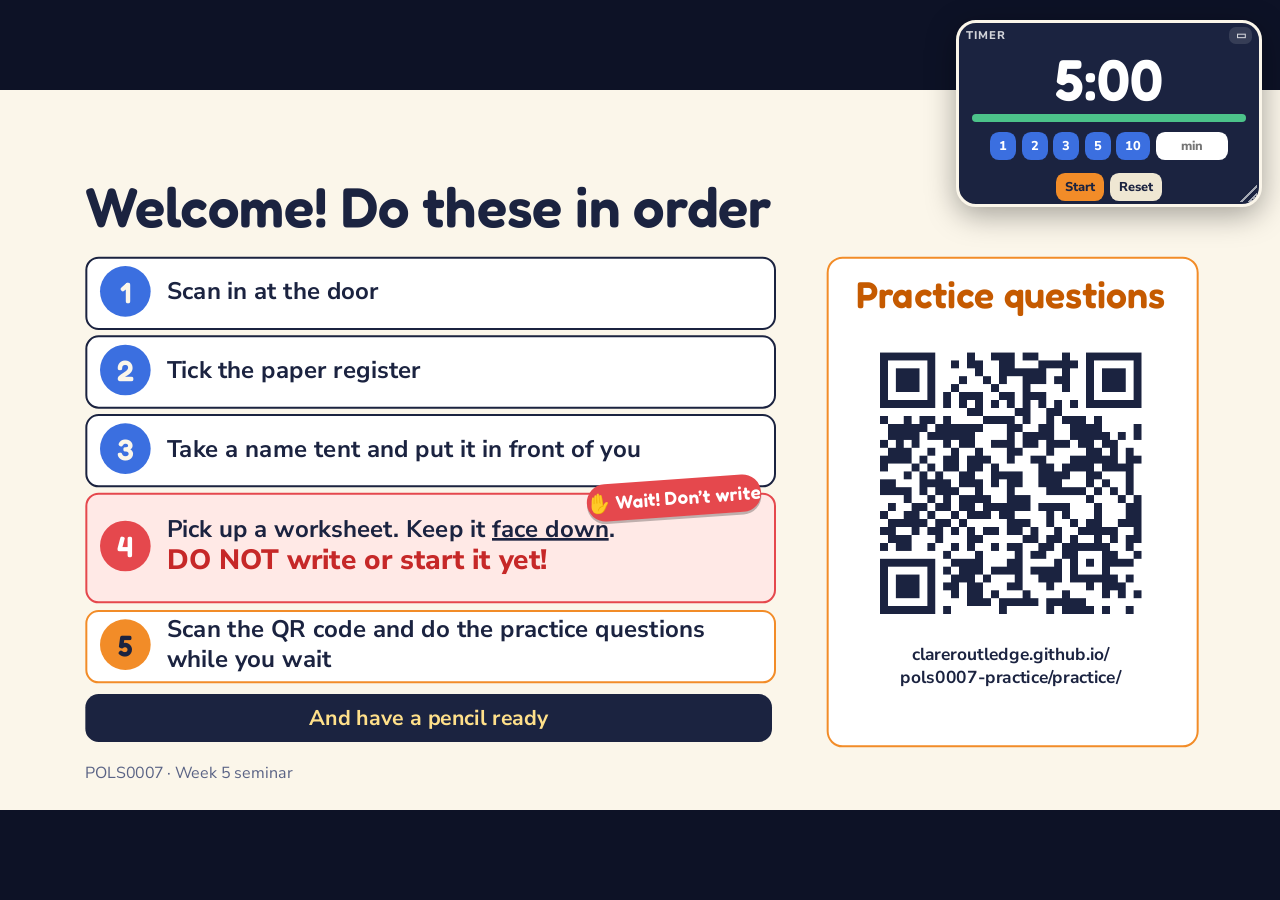
==== commit 84dc5cba: "Presenter: new welcome emphasis and quiz slides, timer snaps to quiz slide Co-Authored-By: Claude So" ====
--- a/w5-919539/index.html
+++ b/w5-919539/index.html
@@ -59,22 +59,7 @@
 <div id="stage">
 <section id="welcome" data-transition="fade" style="background:#FBF6EA;color:#1B2340;font-family:'Nunito Sans', Arial, sans-serif;padding:128px 128px 160px;display:flex;flex-direction:column;gap:24px">
 <h2 style="font-family:'Fredoka', Trebuchet MS, sans-serif;font-size:84px;font-weight:600;line-height:1.1">Welcome! Do these in order</h2>
-<div style="position:absolute;left:128px;top:250px;width:1030px;height:112px;background:#FFFFFF;border:3px solid #1B2340;border-radius:20px"></div>
-<div style="position:absolute;left:150px;top:268px;width:76px;height:76px;border-radius:38px;background:#3B6FE0;display:flex;align-items:center;justify-content:center"><p style="font-family:'Fredoka', Trebuchet MS, sans-serif;font-size:44px;font-weight:600;color:#FBF6EA">1</p></div>
-<div style="position:absolute;left:250px;top:250px;width:890px;height:112px;display:flex;flex-direction:column;justify-content:center"><p style="font-size:36px;font-weight:700;line-height:1.25">Scan in at the door</p></div>
-<div style="position:absolute;left:128px;top:378px;width:1030px;height:112px;background:#FFFFFF;border:3px solid #1B2340;border-radius:20px"></div>
-<div style="position:absolute;left:150px;top:396px;width:76px;height:76px;border-radius:38px;background:#3B6FE0;display:flex;align-items:center;justify-content:center"><p style="font-family:'Fredoka', Trebuchet MS, sans-serif;font-size:44px;font-weight:600;color:#FBF6EA">2</p></div>
-<div style="position:absolute;left:250px;top:378px;width:890px;height:112px;display:flex;flex-direction:column;justify-content:center"><p style="font-size:36px;font-weight:700;line-height:1.25">Tick the paper register</p></div>
-<div style="position:absolute;left:128px;top:506px;width:1030px;height:112px;background:#FFFFFF;border:3px solid #1B2340;border-radius:20px"></div>
-<div style="position:absolute;left:150px;top:524px;width:76px;height:76px;border-radius:38px;background:#3B6FE0;display:flex;align-items:center;justify-content:center"><p style="font-family:'Fredoka', Trebuchet MS, sans-serif;font-size:44px;font-weight:600;color:#FBF6EA">3</p></div>
-<div style="position:absolute;left:250px;top:506px;width:890px;height:112px;display:flex;flex-direction:column;justify-content:center"><p style="font-size:36px;font-weight:700;line-height:1.25">Take a name tent and put it in front of you</p></div>
-<div style="position:absolute;left:128px;top:634px;width:1030px;height:112px;background:#FFFFFF;border:3px solid #1B2340;border-radius:20px"></div>
-<div style="position:absolute;left:150px;top:652px;width:76px;height:76px;border-radius:38px;background:#3B6FE0;display:flex;align-items:center;justify-content:center"><p style="font-family:'Fredoka', Trebuchet MS, sans-serif;font-size:44px;font-weight:600;color:#FBF6EA">4</p></div>
-<div style="position:absolute;left:250px;top:634px;width:890px;height:112px;display:flex;flex-direction:column;justify-content:center"><p style="font-size:36px;font-weight:700;line-height:1.25">Pick up a worksheet and wait with it at your desk. Don’t start it yet!</p></div>
-<div style="position:absolute;left:128px;top:762px;width:1030px;height:112px;background:#FFFFFF;border:3px solid #F28C28;border-radius:20px"></div>
-<div style="position:absolute;left:150px;top:780px;width:76px;height:76px;border-radius:38px;background:#F28C28;display:flex;align-items:center;justify-content:center"><p style="font-family:'Fredoka', Trebuchet MS, sans-serif;font-size:44px;font-weight:600;color:#1B2340">5</p></div>
-<div style="position:absolute;left:250px;top:762px;width:890px;height:112px;display:flex;flex-direction:column;justify-content:center"><p style="font-size:36px;font-weight:700;line-height:1.25">Scan the QR code and do the practice questions while you wait</p></div>
-<div style="position:absolute;left:128px;top:900px;width:1030px;height:80px;background:#1B2340;border-radius:20px;display:flex;flex-direction:column;justify-content:center"><p style="font-size:34px;font-weight:700;color:#FFE08A;text-align:center">And have a pencil ready</p></div>
+<div style="position:absolute;left:128px;top:250px;width:1030px;height:104px;background:#FFFFFF;border:3px solid #1B2340;border-radius:20px"></div><div style="position:absolute;left:150px;top:264px;width:76px;height:76px;border-radius:38px;background:#3B6FE0;display:flex;align-items:center;justify-content:center"><p style="font-family:'Fredoka', Trebuchet MS, sans-serif;font-size:44px;font-weight:600;color:#FBF6EA">1</p></div><div style="position:absolute;left:250px;top:250px;width:890px;height:104px;display:flex;flex-direction:column;justify-content:center"><p style="font-size:36px;font-weight:700;line-height:1.25;color:#1B2340">Scan in at the door</p></div><div style="position:absolute;left:128px;top:368px;width:1030px;height:104px;background:#FFFFFF;border:3px solid #1B2340;border-radius:20px"></div><div style="position:absolute;left:150px;top:382px;width:76px;height:76px;border-radius:38px;background:#3B6FE0;display:flex;align-items:center;justify-content:center"><p style="font-family:'Fredoka', Trebuchet MS, sans-serif;font-size:44px;font-weight:600;color:#FBF6EA">2</p></div><div style="position:absolute;left:250px;top:368px;width:890px;height:104px;display:flex;flex-direction:column;justify-content:center"><p style="font-size:36px;font-weight:700;line-height:1.25;color:#1B2340">Tick the paper register</p></div><div style="position:absolute;left:128px;top:486px;width:1030px;height:104px;background:#FFFFFF;border:3px solid #1B2340;border-radius:20px"></div><div style="position:absolute;left:150px;top:500px;width:76px;height:76px;border-radius:38px;background:#3B6FE0;display:flex;align-items:center;justify-content:center"><p style="font-family:'Fredoka', Trebuchet MS, sans-serif;font-size:44px;font-weight:600;color:#FBF6EA">3</p></div><div style="position:absolute;left:250px;top:486px;width:890px;height:104px;display:flex;flex-direction:column;justify-content:center"><p style="font-size:36px;font-weight:700;line-height:1.25;color:#1B2340">Take a name tent and put it in front of you</p></div><div style="position:absolute;left:128px;top:604px;width:1030px;height:160px;background:#FFE9E6;border:3px solid #E5484D;border-radius:20px"></div><div style="position:absolute;left:150px;top:646px;width:76px;height:76px;border-radius:38px;background:#E5484D;display:flex;align-items:center;justify-content:center"><p style="font-family:'Fredoka', Trebuchet MS, sans-serif;font-size:44px;font-weight:600;color:#FFFFFF">4</p></div><div style="position:absolute;left:250px;top:604px;width:890px;height:160px;display:flex;flex-direction:column;justify-content:center"><p style="font-size:36px;font-weight:700;line-height:1.25;color:#1B2340">Pick up a worksheet. Keep it <u style="text-decoration-thickness:4px">face down</u>.</p><p style="font-size:42px;font-weight:800;line-height:1.2;color:#C62828">DO NOT write or start it yet!</p></div><div style="position:absolute;left:128px;top:780px;width:1030px;height:104px;background:#FFFFFF;border:3px solid #F28C28;border-radius:20px"></div><div style="position:absolute;left:150px;top:794px;width:76px;height:76px;border-radius:38px;background:#F28C28;display:flex;align-items:center;justify-content:center"><p style="font-family:'Fredoka', Trebuchet MS, sans-serif;font-size:44px;font-weight:600;color:#1B2340">5</p></div><div style="position:absolute;left:250px;top:780px;width:890px;height:104px;display:flex;flex-direction:column;justify-content:center"><p style="font-size:36px;font-weight:700;line-height:1.25;color:#1B2340">Scan the QR code and do the practice questions while you wait</p></div><div style="position:absolute;left:128px;top:906px;width:1030px;height:72px;background:#1B2340;border-radius:20px;display:flex;flex-direction:column;justify-content:center"><p style="font-size:32px;font-weight:700;color:#FFE08A;text-align:center">And have a pencil ready</p></div><div style="position:absolute;left:880px;top:584px;width:262px;height:56px;background:#E5484D;border-radius:30px;transform:rotate(-4deg);display:flex;align-items:center;justify-content:center;box-shadow:0 4px 0 rgba(0,0,0,.25)"><p style="font-family:'Fredoka', Trebuchet MS, sans-serif;font-size:28px;font-weight:600;color:#FFFFFF;white-space:nowrap">✋ Wait! Don’t write</p></div>
 <div style="position:absolute;left:1240px;top:250px;width:552px;height:730px;background:#FFFFFF;border:3px solid #F28C28;border-radius:24px"></div>
 <p style="position:absolute;left:1240px;top:276px;width:552px;font-family:'Fredoka', Trebuchet MS, sans-serif;font-size:56px;font-weight:600;text-align:center;line-height:1.1;color:#C55A00">Practice questions</p>
 <img src="img/0ce2bc083513ecc9702e9511b3870bd9.png" alt="QR code linking to the practice questions" style="position:absolute;left:1296px;top:370px;width:440px;height:440px;object-fit:contain">
@@ -1620,22 +1605,40 @@
 
 </section>
 
-</div>
-<div id="hud"><button id="b-prev">◀</button><span id="hn"></span><button id="b-next">▶</button><button id="b-jump">Jump (G)</button><button id="b-q">Practice Qs (Q)</button><button id="b-tm">Timer (T)</button><button id="b-fs">Full screen (F)</button><button id="b-help">?</button></div>
+<section id="quiz-rules" data-transition="fade" style="background:#1B2340;color:#FBF6EA;font-family:'Nunito Sans', Arial, sans-serif;padding:128px 128px 160px;display:flex;flex-direction:column;gap:24px">
+<h2 style="font-family:'Fredoka', Trebuchet MS, sans-serif;font-size:80px;font-weight:600;line-height:1.1;color:#FBF6EA">Quiz time: paper face down</h2><div style="position:absolute;left:128px;top:250px;width:1664px;height:120px;background:#E5484D;border-radius:24px;display:flex;align-items:center;justify-content:center"><p style="font-family:'Fredoka', Trebuchet MS, sans-serif;font-size:60px;font-weight:600;color:#FFFFFF">Keep it FACE DOWN until I say “go”</p></div><div data-build-in="rise 1" style="position:absolute;left:128px;top:400px;width:1664px;height:122px;background:#2A3563;border:4px solid #3B4A85;border-radius:24px;box-sizing:border-box;display:flex;align-items:center;gap:28px;padding:0 32px"><div style="flex:none;width:84px;height:84px;border-radius:42px;background:#F28C28;display:flex;align-items:center;justify-content:center"><p style="font-family:'Fredoka', Trebuchet MS, sans-serif;font-size:46px;font-weight:600;color:#1B2340;line-height:1">1</p></div><div style="display:flex;flex-direction:column;gap:2px"><p style="font-size:38px;font-weight:700;line-height:1.25;color:#FBF6EA">Write your group at the top</p><p style="font-size:28px;font-weight:400;line-height:1.25;color:#C9D0E8">Write <b style="color:#FFE08A">G1</b>, <b style="color:#FFE08A">G2</b>, <b style="color:#FFE08A">G3</b> or <b style="color:#FFE08A">G4</b>, whichever you are. Do this when I say go.</p></div></div><div data-build-in="rise 2" style="position:absolute;left:128px;top:538px;width:1664px;height:122px;background:#2A3563;border:4px solid #3B4A85;border-radius:24px;box-sizing:border-box;display:flex;align-items:center;gap:28px;padding:0 32px"><div style="flex:none;width:84px;height:84px;border-radius:42px;background:#F28C28;display:flex;align-items:center;justify-content:center"><p style="font-family:'Fredoka', Trebuchet MS, sans-serif;font-size:46px;font-weight:600;color:#1B2340;line-height:1">2</p></div><div style="display:flex;flex-direction:column;gap:2px"><p style="font-size:38px;font-weight:700;line-height:1.25;color:#FBF6EA">Circle your answers</p><p style="font-size:28px;font-weight:400;line-height:1.25;color:#C9D0E8">Circle the one best answer. Changed your mind? Cross the old one out clearly.</p></div></div><div data-build-in="rise 3" style="position:absolute;left:128px;top:676px;width:1664px;height:122px;background:#2A3563;border:4px solid #3B4A85;border-radius:24px;box-sizing:border-box;display:flex;align-items:center;gap:28px;padding:0 32px"><div style="flex:none;width:84px;height:84px;border-radius:42px;background:#F28C28;display:flex;align-items:center;justify-content:center"><p style="font-family:'Fredoka', Trebuchet MS, sans-serif;font-size:46px;font-weight:600;color:#1B2340;line-height:1">3</p></div><div style="display:flex;flex-direction:column;gap:2px"><p style="font-size:38px;font-weight:700;line-height:1.25;color:#FBF6EA">No talking</p><p style="font-size:28px;font-weight:400;line-height:1.25;color:#C9D0E8">Not until every sheet is in my hand. Eyes on your own paper.</p></div></div><div data-build-in="rise 4" style="position:absolute;left:128px;top:814px;width:1664px;height:122px;background:#2A3563;border:4px solid #3B4A85;border-radius:24px;box-sizing:border-box;display:flex;align-items:center;gap:28px;padding:0 32px"><div style="flex:none;width:84px;height:84px;border-radius:42px;background:#F28C28;display:flex;align-items:center;justify-content:center"><p style="font-family:'Fredoka', Trebuchet MS, sans-serif;font-size:46px;font-weight:600;color:#1B2340;line-height:1">4</p></div><div style="display:flex;flex-direction:column;gap:2px"><p style="font-size:38px;font-weight:700;line-height:1.25;color:#FBF6EA">Pass along the row</p><p style="font-size:28px;font-weight:400;line-height:1.25;color:#C9D0E8">When time is up, pass your sheet along the row to the end. I’ll collect them.</p></div></div>
+<p style="position:absolute;left:128px;bottom:40px;width:900px;font-size:24px;color:#8A93B5">POLS0007 · Week 5 seminar</p>
+
+</section>
+
+<section id="quiz-timer" data-transition="fade" style="background:#FBF6EA;color:#1B2340;font-family:'Nunito Sans', Arial, sans-serif;padding:128px 128px 160px;display:flex;flex-direction:column;gap:24px">
+<h2 style="font-family:'Fredoka', Trebuchet MS, sans-serif;font-size:80px;font-weight:600;line-height:1.1;color:#1B2340">Quiz: 5 minutes</h2><div data-timer-slot style="position:absolute;left:128px;top:250px;width:860px;height:530px;background:#1B2340;border:4px solid #FBF6EA;border-radius:28px;display:flex;align-items:center;justify-content:center"><p style="font-family:'Fredoka', Trebuchet MS, sans-serif;font-size:260px;font-weight:600;color:#FBF6EA;line-height:1">5:00</p></div><div style="position:absolute;left:1020px;top:250px;width:772px;height:530px;background:#FFFFFF;border:4px solid #F28C28;border-radius:28px;box-sizing:border-box;padding:28px 36px;display:flex;flex-direction:column;gap:24px;justify-content:center"><p style="font-family:'Fredoka', Trebuchet MS, sans-serif;font-size:42px;font-weight:600;color:#C55A00">While you work</p><p style="font-size:34px;font-weight:700;line-height:1.25;color:#1B2340">Group at the top: G1, G2, G3 or G4</p><p style="font-size:34px;font-weight:700;line-height:1.25;color:#1B2340">Circle your answers</p><p style="font-size:34px;font-weight:700;line-height:1.25;color:#1B2340">Silent, eyes on your own paper</p><p style="font-size:34px;font-weight:700;line-height:1.25;color:#1B2340">Pencils down when time is up</p></div><div style="position:absolute;left:128px;top:810px;width:1664px;height:120px;background:#E5484D;border-radius:24px;display:flex;align-items:center;justify-content:center"><p style="font-family:'Fredoka', Trebuchet MS, sans-serif;font-size:52px;font-weight:600;color:#FFFFFF">No talking until all sheets are in my hand</p></div>
+<p style="position:absolute;left:128px;bottom:40px;width:900px;font-size:24px;color:#8A93B5">POLS0007 · Week 5 seminar</p>
+
+</section>
+
+<section id="quiz-end" data-transition="fade" style="background:#1B2340;color:#FBF6EA;font-family:'Nunito Sans', Arial, sans-serif;padding:128px 128px 160px;display:flex;flex-direction:column;gap:24px">
+<h2 style="font-family:'Fredoka', Trebuchet MS, sans-serif;font-size:80px;font-weight:600;line-height:1.1;color:#FBF6EA">Time’s up: pencils down</h2><div style="position:absolute;left:128px;top:250px;width:1664px;height:120px;background:#FFE08A;border-radius:24px;display:flex;align-items:center;justify-content:center"><p style="font-family:'Fredoka', Trebuchet MS, sans-serif;font-size:56px;font-weight:600;color:#1B2340">Check: G1, G2, G3 or G4 at the top of the page?</p></div><div data-build-in="rise 1" style="position:absolute;left:128px;top:410px;width:1664px;height:150px;background:#2A3563;border:4px solid #3B4A85;border-radius:24px;box-sizing:border-box;display:flex;align-items:center;gap:28px;padding:0 32px"><div style="flex:none;width:84px;height:84px;border-radius:42px;background:#F28C28;display:flex;align-items:center;justify-content:center"><p style="font-family:'Fredoka', Trebuchet MS, sans-serif;font-size:46px;font-weight:600;color:#1B2340;line-height:1">1</p></div><div style="display:flex;flex-direction:column;gap:2px"><p style="font-size:40px;font-weight:700;line-height:1.25;color:#FBF6EA">Pencils down, stay silent</p><p style="font-size:30px;font-weight:400;line-height:1.25;color:#C9D0E8">Still no talking until every sheet is in my hand.</p></div></div><div data-build-in="rise 2" style="position:absolute;left:128px;top:590px;width:1664px;height:150px;background:#2A3563;border:4px solid #3B4A85;border-radius:24px;box-sizing:border-box;display:flex;align-items:center;gap:28px;padding:0 32px"><div style="flex:none;width:84px;height:84px;border-radius:42px;background:#F28C28;display:flex;align-items:center;justify-content:center"><p style="font-family:'Fredoka', Trebuchet MS, sans-serif;font-size:46px;font-weight:600;color:#1B2340;line-height:1">2</p></div><div style="display:flex;flex-direction:column;gap:2px"><p style="font-size:40px;font-weight:700;line-height:1.25;color:#FBF6EA">Pass it along the row</p><p style="font-size:30px;font-weight:400;line-height:1.25;color:#C9D0E8">Pass your sheet to the end of your row, face down.</p></div></div>
+<p style="position:absolute;left:128px;bottom:40px;width:900px;font-size:24px;color:#8A93B5">POLS0007 · Week 5 seminar</p>
+
+</section>
+
+</div>
+<div id="hud"><button id="b-prev">◀</button><span id="hn"></span><button id="b-next">▶</button><button id="b-jump">Jump (G)</button><button id="b-q">Quiz (Q)</button><button id="b-tm">Timer (T)</button><button id="b-fs">Full screen (F)</button><button id="b-help">?</button></div>
 <div id="pick"><input id="pq" placeholder="Type to find a slide, or a number + Enter. Esc to close" autocomplete="off"><div id="plist"></div></div>
-<div id="help"><b>Keys</b><br><kbd>→</kbd> <kbd>Space</kbd> next &nbsp; <kbd>←</kbd> back<br><kbd>G</kbd> jump to any slide &nbsp; <kbd>Q</kbd> practice questions &nbsp; <kbd>H</kbd> first slide<br>number + <kbd>Enter</kbd> go to slide &nbsp; <kbd>F</kbd> full screen<br><b>Timer:</b> <kbd>T</kbd> show/hide &nbsp; <kbd>P</kbd> start/pause &nbsp; <kbd>R</kbd> reset<br><kbd>[</kbd> <kbd>]</kbd> change preset &nbsp; <kbd>+</kbd> <kbd>−</kbd> ±1 min &nbsp; <kbd>M</kbd> small/big<br><kbd>?</kbd> close this</div>
+<div id="help"><b>Keys</b><br><kbd>→</kbd> <kbd>Space</kbd> next &nbsp; <kbd>←</kbd> back<br><kbd>G</kbd> jump to any slide &nbsp; <kbd>Q</kbd> quiz slides &nbsp; <kbd>H</kbd> first slide<br>number + <kbd>Enter</kbd> go to slide &nbsp; <kbd>F</kbd> full screen<br><b>Timer:</b> <kbd>T</kbd> show/hide &nbsp; <kbd>P</kbd> start/pause &nbsp; <kbd>R</kbd> reset<br><kbd>[</kbd> <kbd>]</kbd> change preset &nbsp; <kbd>+</kbd> <kbd>−</kbd> ±1 min &nbsp; <kbd>M</kbd> small/big<br><kbd>?</kbd> close this</div>
 <div id="tm"><div class="hd" id="tmh"><span class="lab">Timer</span><button id="tmc" title="Small / big (M)">▭</button></div><div class="tt" id="tt">5:00</div><div class="bar"><i id="tb"></i></div>
 <div class="row"><button class="pre" data-m="1">1</button><button class="pre" data-m="2">2</button><button class="pre" data-m="3">3</button><button class="pre" data-m="5">5</button><button class="pre" data-m="10">10</button><input id="tc" placeholder="min" inputmode="decimal"></div>
 <div class="row"><button class="go" id="tg">Start</button><button class="rs" id="tr">Reset</button></div><div class="rz" id="rz"></div></div>
 <script>
-const META={"slides": [{"id": "welcome", "title": "Welcome! Do these in order", "section": "Arrival routine: register, name tent, worksheet, and the practice-questions QR code"}, {"id": "cover", "title": "What would have happened?", "section": "Intro"}, {"id": "pre-intro", "title": "Before we start: the words we’ll use today", "section": "Warm-up: notation and validity words"}, {"id": "pre-xy", "title": "X is the choice. Y is the result.", "section": "Warm-up: notation and validity words"}, {"id": "pre-i", "title": "The little i is a name tag", "section": "Warm-up: notation and validity words"}, {"id": "pre-sub", "title": "Little 1 and 0: which world?", "section": "Warm-up: notation and validity words"}, {"id": "pre-obs", "title": "Which world do we actually see?", "section": "Warm-up: notation and validity words"}, {"id": "pre-effect", "title": "The effect for one student is a gap", "section": "Warm-up: notation and validity words"}, {"id": "pre-avg", "title": "ATE vs naive comparison", "section": "Warm-up: notation and validity words"}, {"id": "pre-valid", "title": "Two kinds of “does it work?”", "section": "Warm-up: notation and validity words"}, {"id": "pre-valid-int", "title": "Internal validity: high or low?", "section": "Warm-up: notation and validity words"}, {"id": "pre-valid-ext", "title": "External validity: high or low?", "section": "Warm-up: notation and validity words"}, {"id": "pre-selfsel", "title": "Self-selection: who walks through the door?", "section": "Warm-up: notation and validity words"}, {"id": "pre-attrit", "title": "Differential attrition: who disappears?", "section": "Warm-up: notation and validity words"}, {"id": "pre-contam", "title": "Contamination: the treatment leaks", "section": "Warm-up: notation and validity words"}, {"id": "pre-bias", "title": "Bias: when people know or guess", "section": "Warm-up: notation and validity words"}, {"id": "pre-mcq1", "title": "Question type 1: define it", "section": "Practice questions (knock out the wrong options)"}, {"id": "pre-mcq2", "title": "Question type 2: spot the threat", "section": "Practice questions (knock out the wrong options)"}, {"id": "pre-mcq3", "title": "Question type 3: which way does it bias?", "section": "Practice questions (knock out the wrong options)"}, {"id": "pre-mcq4", "title": "Question type 4: do the maths", "section": "Practice questions (knock out the wrong options)"}, {"id": "mystery", "title": "Step 1: Read the set-up", "section": "How to read a scenario: the set-up versus the task"}, {"id": "spot-task", "title": "Spot the set-up and the task", "section": "How to read a scenario: the set-up versus the task"}, {"id": "tip-headings", "title": "Tip 1: Say the headings in words", "section": "Exam tips for reading a science table and its question"}, {"id": "tip-question", "title": "Tip 2: Re-read the question", "section": "Exam tips for reading a science table and its question"}, {"id": "one-rule", "title": "The one rule", "section": "The one rule, then Clare models Amara and Bilal"}, {"id": "model-amara", "title": "Model it: Amara (Xᵢ = 1, grade 58)", "section": "The one rule, then Clare models Amara and Bilal"}, {"id": "model-bilal", "title": "Model it: Bilal (Xᵢ = 0, grade 66)", "section": "The one rule, then Clare models Amara and Bilal"}, {"id": "your-turn", "title": "Your turn: Chloe, Edward, Dev, Freya", "section": "Pairs fill in the rest of Table 1 and we check"}, {"id": "answers", "title": "Table 1, completed", "section": "Pairs fill in the rest of Table 1 and we check"}, {"id": "ii-two-jobs", "title": "Part ii has two jobs", "section": "Scaffolding how to write the part ii answer, with common wrong answers"}, {"id": "ii-builder", "title": "Build your answer", "section": "Scaffolding how to write the part ii answer, with common wrong answers"}, {"id": "ii-wrong", "title": "Close, but not quite", "section": "Scaffolding how to write the part ii answer, with common wrong answers"}, {"id": "ii-model", "title": "What a strong answer looks like", "section": "Scaffolding how to write the part ii answer, with common wrong answers"}, {"id": "q2-decode", "title": "Question 2 has three jobs", "section": "Question 2: calculate, compare, and interpret the naive comparison"}, {"id": "q2-calc", "title": "Q2: calculate the averages", "section": "Question 2: calculate, compare, and interpret the naive comparison"}, {"id": "q2-standin", "title": "Why we can’t just compare the two groups", "section": "Question 2: calculate, compare, and interpret the naive comparison"}, {"id": "q2-a", "title": "Q2, sentence 1: the averages", "section": "Question 2: calculate, compare, and interpret the naive comparison"}, {"id": "q2-b", "title": "Q2, sentence 2: the comparison", "section": "Question 2: calculate, compare, and interpret the naive comparison"}, {"id": "q2-c", "title": "Q2, sentence 3: does this tell us the impact?", "section": "Question 2: calculate, compare, and interpret the naive comparison"}, {"id": "q2-wrong", "title": "Close, but not quite", "section": "Question 2: calculate, compare, and interpret the naive comparison"}, {"id": "q2-model", "title": "Q2: three short sentences", "section": "Question 2: calculate, compare, and interpret the naive comparison"}, {"id": "q3-intro", "title": "Enter the data god", "section": "Question 3: the science table, the ATE, and why the naive comparison was wrong"}, {"id": "q3-effects", "title": "Your turn: the effect column", "section": "Question 3: the science table, the ATE, and why the naive comparison was wrong"}, {"id": "q3-ate", "title": "The ATE two ways, in bars", "section": "Question 3: the science table, the ATE, and why the naive comparison was wrong"}, {"id": "q3iii-builder", "title": "Q3 iii: two questions, one after another", "section": "Question 3: the science table, the ATE, and why the naive comparison was wrong"}, {"id": "q3iii-evidence", "title": "Part 1: who scores higher without feedback?", "section": "Question 3: the science table, the ATE, and why the naive comparison was wrong"}, {"id": "q3iii-decompose", "title": "What the −10 hides", "section": "Question 3: the science table, the ATE, and why the naive comparison was wrong"}, {"id": "q3iii-part2", "title": "Q3 iii, part 2: internal or external?", "section": "Question 3: the science table, the ATE, and why the naive comparison was wrong"}, {"id": "q3iii-wrong", "title": "Close, but not quite", "section": "Question 3: the science table, the ATE, and why the naive comparison was wrong"}, {"id": "q3iii-model", "title": "A strong answer to Q3 iii, in two parts", "section": "Question 3: the science table, the ATE, and why the naive comparison was wrong"}, {"id": "p2-scenario", "title": "Study 2: what the paper says", "section": "Part 2, Q4: external validity and a national roll-out"}, {"id": "q4-context", "title": "Meet the national programme", "section": "Part 2, Q4: external validity and a national roll-out"}, {"id": "q4-decode", "title": "Q4: three jobs in one question", "section": "Part 2, Q4: external validity and a national roll-out"}, {"id": "q4-table", "title": "Q4: turn the question into the table", "section": "Part 2, Q4: external validity and a national roll-out"}, {"id": "q4-builder", "title": "Fill the left column: national first, then Study 2", "section": "Part 2, Q4: external validity and a national roll-out"}, {"id": "q4-logic", "title": "How to argue larger or smaller", "section": "Part 2, Q4: external validity and a national roll-out"}, {"id": "q4-answers", "title": "Q4: one way to fill it in", "section": "Part 2, Q4: external validity and a national roll-out"}, {"id": "q4-wrong", "title": "Close, but not quite", "section": "Part 2, Q4: external validity and a national roll-out"}, {"id": "q5-builder", "title": "Q5: why a workshop for the control group?", "section": "Part 2, Q5 and Q6: the control workshop and teacher blinding"}, {"id": "q5-wrong", "title": "Close, but not quite", "section": "Part 2, Q5 and Q6: the control workshop and teacher blinding"}, {"id": "q5-model", "title": "A strong answer to Q5", "section": "Part 2, Q5 and Q6: the control workshop and teacher blinding"}, {"id": "q6-builder", "title": "Q6: who didn’t know?", "section": "Part 2, Q5 and Q6: the control workshop and teacher blinding"}, {"id": "q6-wrong", "title": "Close, but not quite", "section": "Part 2, Q5 and Q6: the control workshop and teacher blinding"}, {"id": "q6-model", "title": "A strong answer to Q6", "section": "Part 2, Q5 and Q6: the control workshop and teacher blinding"}, {"id": "eng-trial", "title": "Plot twist: England tried it", "section": "Extension trial from England and the validity toolkit"}, {"id": "toolkit", "title": "Your validity toolkit", "section": "Extension trial from England and the validity toolkit"}], "quiz": "pre-mcq1"};
+const META={"slides": [{"id": "welcome", "title": "Welcome! Do these in order", "section": "Arrival"}, {"id": "cover", "title": "What would have happened?", "section": "Intro"}, {"id": "pre-intro", "title": "Before we start: the words we’ll use today", "section": "Warm-up: notation and validity words"}, {"id": "pre-xy", "title": "X is the choice. Y is the result.", "section": "Warm-up: notation and validity words"}, {"id": "pre-i", "title": "The little i is a name tag", "section": "Warm-up: notation and validity words"}, {"id": "pre-sub", "title": "Little 1 and 0: which world?", "section": "Warm-up: notation and validity words"}, {"id": "pre-obs", "title": "Which world do we actually see?", "section": "Warm-up: notation and validity words"}, {"id": "pre-effect", "title": "The effect for one student is a gap", "section": "Warm-up: notation and validity words"}, {"id": "pre-avg", "title": "ATE vs naive comparison", "section": "Warm-up: notation and validity words"}, {"id": "pre-valid", "title": "Two kinds of “does it work?”", "section": "Warm-up: notation and validity words"}, {"id": "pre-valid-int", "title": "Internal validity: high or low?", "section": "Warm-up: notation and validity words"}, {"id": "pre-valid-ext", "title": "External validity: high or low?", "section": "Warm-up: notation and validity words"}, {"id": "pre-selfsel", "title": "Self-selection: who walks through the door?", "section": "Warm-up: notation and validity words"}, {"id": "pre-attrit", "title": "Differential attrition: who disappears?", "section": "Warm-up: notation and validity words"}, {"id": "pre-contam", "title": "Contamination: the treatment leaks", "section": "Warm-up: notation and validity words"}, {"id": "pre-bias", "title": "Bias: when people know or guess", "section": "Warm-up: notation and validity words"}, {"id": "pre-mcq1", "title": "Question type 1: define it", "section": "Practice questions (knock out the wrong options)"}, {"id": "pre-mcq2", "title": "Question type 2: spot the threat", "section": "Practice questions (knock out the wrong options)"}, {"id": "pre-mcq3", "title": "Question type 3: which way does it bias?", "section": "Practice questions (knock out the wrong options)"}, {"id": "pre-mcq4", "title": "Question type 4: do the maths", "section": "Practice questions (knock out the wrong options)"}, {"id": "mystery", "title": "Step 1: Read the set-up", "section": "How to read a scenario: the set-up versus the task"}, {"id": "spot-task", "title": "Spot the set-up and the task", "section": "How to read a scenario: the set-up versus the task"}, {"id": "tip-headings", "title": "Tip 1: Say the headings in words", "section": "Exam tips for reading a science table and its question"}, {"id": "tip-question", "title": "Tip 2: Re-read the question", "section": "Exam tips for reading a science table and its question"}, {"id": "one-rule", "title": "The one rule", "section": "The one rule, then Clare models Amara and Bilal"}, {"id": "model-amara", "title": "Model it: Amara (Xᵢ = 1, grade 58)", "section": "The one rule, then Clare models Amara and Bilal"}, {"id": "model-bilal", "title": "Model it: Bilal (Xᵢ = 0, grade 66)", "section": "The one rule, then Clare models Amara and Bilal"}, {"id": "your-turn", "title": "Your turn: Chloe, Edward, Dev, Freya", "section": "Pairs fill in the rest of Table 1 and we check"}, {"id": "answers", "title": "Table 1, completed", "section": "Pairs fill in the rest of Table 1 and we check"}, {"id": "ii-two-jobs", "title": "Part ii has two jobs", "section": "Scaffolding how to write the part ii answer, with common wrong answers"}, {"id": "ii-builder", "title": "Build your answer", "section": "Scaffolding how to write the part ii answer, with common wrong answers"}, {"id": "ii-wrong", "title": "Close, but not quite", "section": "Scaffolding how to write the part ii answer, with common wrong answers"}, {"id": "ii-model", "title": "What a strong answer looks like", "section": "Scaffolding how to write the part ii answer, with common wrong answers"}, {"id": "q2-decode", "title": "Question 2 has three jobs", "section": "Question 2: calculate, compare, and interpret the naive comparison"}, {"id": "q2-calc", "title": "Q2: calculate the averages", "section": "Question 2: calculate, compare, and interpret the naive comparison"}, {"id": "q2-standin", "title": "Why we can’t just compare the two groups", "section": "Question 2: calculate, compare, and interpret the naive comparison"}, {"id": "q2-a", "title": "Q2, sentence 1: the averages", "section": "Question 2: calculate, compare, and interpret the naive comparison"}, {"id": "q2-b", "title": "Q2, sentence 2: the comparison", "section": "Question 2: calculate, compare, and interpret the naive comparison"}, {"id": "q2-c", "title": "Q2, sentence 3: does this tell us the impact?", "section": "Question 2: calculate, compare, and interpret the naive comparison"}, {"id": "q2-wrong", "title": "Close, but not quite", "section": "Question 2: calculate, compare, and interpret the naive comparison"}, {"id": "q2-model", "title": "Q2: three short sentences", "section": "Question 2: calculate, compare, and interpret the naive comparison"}, {"id": "q3-intro", "title": "Enter the data god", "section": "Question 3: the science table, the ATE, and why the naive comparison was wrong"}, {"id": "q3-effects", "title": "Your turn: the effect column", "section": "Question 3: the science table, the ATE, and why the naive comparison was wrong"}, {"id": "q3-ate", "title": "The ATE two ways, in bars", "section": "Question 3: the science table, the ATE, and why the naive comparison was wrong"}, {"id": "q3iii-builder", "title": "Q3 iii: two questions, one after another", "section": "Question 3: the science table, the ATE, and why the naive comparison was wrong"}, {"id": "q3iii-evidence", "title": "Part 1: who scores higher without feedback?", "section": "Question 3: the science table, the ATE, and why the naive comparison was wrong"}, {"id": "q3iii-decompose", "title": "What the −10 hides", "section": "Question 3: the science table, the ATE, and why the naive comparison was wrong"}, {"id": "q3iii-part2", "title": "Q3 iii, part 2: internal or external?", "section": "Question 3: the science table, the ATE, and why the naive comparison was wrong"}, {"id": "q3iii-wrong", "title": "Close, but not quite", "section": "Question 3: the science table, the ATE, and why the naive comparison was wrong"}, {"id": "q3iii-model", "title": "A strong answer to Q3 iii, in two parts", "section": "Question 3: the science table, the ATE, and why the naive comparison was wrong"}, {"id": "p2-scenario", "title": "Study 2: what the paper says", "section": "Part 2, Q4: external validity and a national roll-out"}, {"id": "q4-context", "title": "Meet the national programme", "section": "Part 2, Q4: external validity and a national roll-out"}, {"id": "q4-decode", "title": "Q4: three jobs in one question", "section": "Part 2, Q4: external validity and a national roll-out"}, {"id": "q4-table", "title": "Q4: turn the question into the table", "section": "Part 2, Q4: external validity and a national roll-out"}, {"id": "q4-builder", "title": "Fill the left column: national first, then Study 2", "section": "Part 2, Q4: external validity and a national roll-out"}, {"id": "q4-logic", "title": "How to argue larger or smaller", "section": "Part 2, Q4: external validity and a national roll-out"}, {"id": "q4-answers", "title": "Q4: one way to fill it in", "section": "Part 2, Q4: external validity and a national roll-out"}, {"id": "q4-wrong", "title": "Close, but not quite", "section": "Part 2, Q4: external validity and a national roll-out"}, {"id": "q5-builder", "title": "Q5: why a workshop for the control group?", "section": "Part 2, Q5 and Q6: the control workshop and teacher blinding"}, {"id": "q5-wrong", "title": "Close, but not quite", "section": "Part 2, Q5 and Q6: the control workshop and teacher blinding"}, {"id": "q5-model", "title": "A strong answer to Q5", "section": "Part 2, Q5 and Q6: the control workshop and teacher blinding"}, {"id": "q6-builder", "title": "Q6: who didn’t know?", "section": "Part 2, Q5 and Q6: the control workshop and teacher blinding"}, {"id": "q6-wrong", "title": "Close, but not quite", "section": "Part 2, Q5 and Q6: the control workshop and teacher blinding"}, {"id": "q6-model", "title": "A strong answer to Q6", "section": "Part 2, Q5 and Q6: the control workshop and teacher blinding"}, {"id": "eng-trial", "title": "Plot twist: England tried it", "section": "Extension trial from England and the validity toolkit"}, {"id": "toolkit", "title": "Your validity toolkit", "section": "Extension trial from England and the validity toolkit"}, {"id": "quiz-rules", "title": "Quiz time: paper face down", "section": "Quiz"}, {"id": "quiz-timer", "title": "Quiz: 5 minutes", "section": "Quiz"}, {"id": "quiz-end", "title": "Time’s up: pencils down", "section": "Quiz"}], "quiz": "quiz-rules"};
 const slides=[...document.querySelectorAll('#stage>section')];const N=slides.length;
 const maxStep=slides.map(s=>Math.max(0,...[...s.querySelectorAll('[data-build-in]')].map(e=>+(e.dataset.buildIn.split(/\s+/)[1]||1))));
 let cur=0,step=0;const stage=document.getElementById('stage');
 function fit(){const s=Math.min(innerWidth/1920,innerHeight/1080);stage.style.transform=`scale(${s})`;stage.style.left=((innerWidth-1920*s)/2)+'px';stage.style.top=((innerHeight-1080*s)/2)+'px'}
 addEventListener('resize',fit);fit();
 function apply(){slides.forEach((s,i)=>s.classList.toggle('cur',i===cur));slides[cur].querySelectorAll('[data-build-in]').forEach(e=>{const n=+(e.dataset.buildIn.split(/\s+/)[1]||1);e.classList.toggle('on',n<=step)});
- document.getElementById('hn').textContent=(cur+1)+' / '+N;history.replaceState(null,'','#'+slides[cur].id)}
+ document.getElementById('hn').textContent=(cur+1)+' / '+N;history.replaceState(null,'','#'+slides[cur].id);if(typeof snapTimer==='function')snapTimer(true)}
 function go(i,full){cur=Math.max(0,Math.min(N-1,i));step=full?maxStep[cur]:0;apply()}
 function next(){if(step<maxStep[cur])step++,apply();else if(cur<N-1)go(cur+1)}
 function prev(){if(step>0)step--,apply();else if(cur>0)go(cur-1,true)}
@@ -1681,11 +1684,17 @@
 const hud=document.getElementById('hud');let ht;addEventListener('mousemove',()=>{hud.classList.add('show');clearTimeout(ht);ht=setTimeout(()=>hud.classList.remove('show'),2200)});
 document.getElementById('b-prev').onclick=prev;document.getElementById('b-next').onclick=next;document.getElementById('b-jump').onclick=openPick;document.getElementById('b-q').onclick=toQuiz;document.getElementById('b-tm').onclick=tmToggle;document.getElementById('b-fs').onclick=toggleFS;document.getElementById('b-help').onclick=()=>document.getElementById('help').classList.toggle('open');
 // ---------------- timer ----------------
+let snapped=false;
+function snapTimer(enter){const slot=slides[cur].querySelector('[data-timer-slot]');
+ if(!slot){if(snapped){snapped=false;place()}return}
+ const r=slot.getBoundingClientRect();snapped=true;tm.classList.remove('pill','hidden');const W=Math.min(r.width,r.height/0.62);tm.style.width=W+'px';tm.style.setProperty('--fs',(W/18.75)+'px');
+ tm.style.left=(r.left+(r.width-W)/2)+'px';tm.style.top=(r.top+(r.height-tm.offsetHeight)/2)+'px';
+ if(enter&&!running){tmSet(5,false)}}
 const tm=document.getElementById('tm'),tt=document.getElementById('tt'),tb=document.getElementById('tb'),tg=document.getElementById('tg');
 const LSK='pols0007_timer_v1';let ts={x:null,y:20,w:300,pill:false,hidden:false};try{Object.assign(ts,JSON.parse(localStorage.getItem(LSK))||{})}catch(e){}
 const PRE=[1,2,3,5,10];let total=300,rem=300,running=false,endAt=0,iv=null,done=false,ctx=null;
 function saveTs(){try{localStorage.setItem(LSK,JSON.stringify(ts))}catch(e){}}
-function place(){if(ts.x===null)ts.x=Math.max(10,innerWidth-ts.w-24);tm.style.left=Math.min(Math.max(0,ts.x),innerWidth-60)+'px';tm.style.top=Math.min(Math.max(0,ts.y),innerHeight-40)+'px';tm.style.width=ts.w+'px';tm.style.setProperty('--fs',(ts.w/18.75)+'px');tm.classList.toggle('pill',ts.pill);tm.classList.toggle('hidden',ts.hidden);if(ts.pill)tm.style.width='auto'}
+function place(){if(snapped){snapTimer(false);return}if(ts.x===null)ts.x=Math.max(10,innerWidth-ts.w-24);tm.style.left=Math.min(Math.max(0,ts.x),innerWidth-60)+'px';tm.style.top=Math.min(Math.max(0,ts.y),innerHeight-40)+'px';tm.style.width=ts.w+'px';tm.style.setProperty('--fs',(ts.w/18.75)+'px');tm.classList.toggle('pill',ts.pill);tm.classList.toggle('hidden',ts.hidden);if(ts.pill)tm.style.width='auto'}
 function fmt(s){s=Math.max(0,Math.ceil(s));return Math.floor(s/60)+':'+String(s%60).padStart(2,'0')}
 function draw(){tt.textContent=done?'Time!':fmt(rem);const f=total>0?rem/total:0;tb.style.width=(Math.max(0,f)*100)+'%';tm.classList.toggle('warn',!done&&f<=.25&&f>.1);tm.classList.toggle('crit',!done&&f<=.1&&rem>0||done);tm.classList.toggle('done',done);tg.textContent=running?'Pause':'Start'}
 function beep(){try{ctx=ctx||new (window.AudioContext||window.webkitAudioContext)();[0,.35,.7].forEach(d=>{const o=ctx.createOscillator(),g=ctx.createGain();o.frequency.value=880;o.connect(g);g.connect(ctx.destination);g.gain.setValueAtTime(.0001,ctx.currentTime+d);g.gain.exponentialRampToValueAtTime(.4,ctx.currentTime+d+.02);g.gain.exponentialRampToValueAtTime(.0001,ctx.currentTime+d+.3);o.start(ctx.currentTime+d);o.stop(ctx.currentTime+d+.32)})}catch(e){}}
@@ -1707,12 +1716,12 @@
 // drag
 let drag=null;document.getElementById('tmh').addEventListener('pointerdown',e=>{if(e.target.closest('button'))return;drag={dx:e.clientX-tm.offsetLeft,dy:e.clientY-tm.offsetTop};e.currentTarget.setPointerCapture(e.pointerId);e.currentTarget.style.cursor='grabbing'});
 tt.addEventListener('pointerdown',e=>{drag={dx:e.clientX-tm.offsetLeft,dy:e.clientY-tm.offsetTop};tt.setPointerCapture(e.pointerId)});
-[document.getElementById('tmh'),tt].forEach(h=>{h.addEventListener('pointermove',e=>{if(!drag)return;ts.x=e.clientX-drag.dx;ts.y=e.clientY-drag.dy;place()});h.addEventListener('pointerup',()=>{if(drag){drag=null;saveTs();document.getElementById('tmh').style.cursor='grab'}})});
+[document.getElementById('tmh'),tt].forEach(h=>{h.addEventListener('pointermove',e=>{if(!drag)return;snapped=false;ts.x=e.clientX-drag.dx;ts.y=e.clientY-drag.dy;place()});h.addEventListener('pointerup',()=>{if(drag){drag=null;saveTs();document.getElementById('tmh').style.cursor='grab'}})});
 // resize
 const rz=document.getElementById('rz');let rs=null;rz.addEventListener('pointerdown',e=>{rs={x:e.clientX,w:tm.offsetWidth};rz.setPointerCapture(e.pointerId);e.stopPropagation()});
 rz.addEventListener('pointermove',e=>{if(!rs)return;ts.w=Math.min(900,Math.max(190,rs.w+(e.clientX-rs.x)));place()});rz.addEventListener('pointerup',()=>{rs=null;saveTs()});
 place();tmSet(5,false);
-addEventListener('resize',place);
+addEventListener('resize',()=>{place();snapTimer(false)});
 // start
 const h0=location.hash.replace('#','');go(idx(h0)>=0?idx(h0):0);
 </script></body></html>
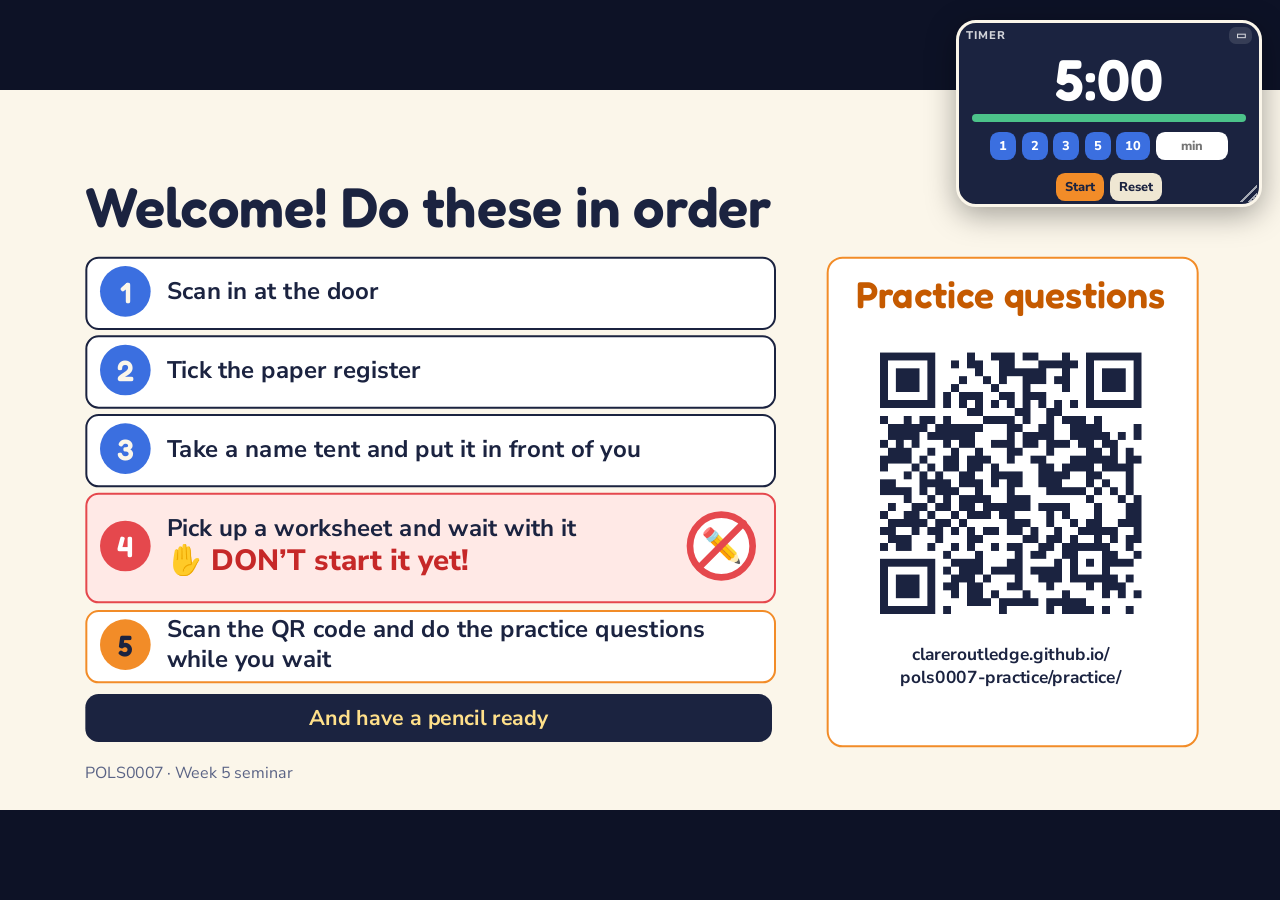
==== commit 4dcc9e68: "Visual quiz slides; welcome slide no longer requires face-down Co-Authored-By: Claude Sonnet 5.5 <no" ====
--- a/w5-919539/index.html
+++ b/w5-919539/index.html
@@ -59,7 +59,7 @@
 <div id="stage">
 <section id="welcome" data-transition="fade" style="background:#FBF6EA;color:#1B2340;font-family:'Nunito Sans', Arial, sans-serif;padding:128px 128px 160px;display:flex;flex-direction:column;gap:24px">
 <h2 style="font-family:'Fredoka', Trebuchet MS, sans-serif;font-size:84px;font-weight:600;line-height:1.1">Welcome! Do these in order</h2>
-<div style="position:absolute;left:128px;top:250px;width:1030px;height:104px;background:#FFFFFF;border:3px solid #1B2340;border-radius:20px"></div><div style="position:absolute;left:150px;top:264px;width:76px;height:76px;border-radius:38px;background:#3B6FE0;display:flex;align-items:center;justify-content:center"><p style="font-family:'Fredoka', Trebuchet MS, sans-serif;font-size:44px;font-weight:600;color:#FBF6EA">1</p></div><div style="position:absolute;left:250px;top:250px;width:890px;height:104px;display:flex;flex-direction:column;justify-content:center"><p style="font-size:36px;font-weight:700;line-height:1.25;color:#1B2340">Scan in at the door</p></div><div style="position:absolute;left:128px;top:368px;width:1030px;height:104px;background:#FFFFFF;border:3px solid #1B2340;border-radius:20px"></div><div style="position:absolute;left:150px;top:382px;width:76px;height:76px;border-radius:38px;background:#3B6FE0;display:flex;align-items:center;justify-content:center"><p style="font-family:'Fredoka', Trebuchet MS, sans-serif;font-size:44px;font-weight:600;color:#FBF6EA">2</p></div><div style="position:absolute;left:250px;top:368px;width:890px;height:104px;display:flex;flex-direction:column;justify-content:center"><p style="font-size:36px;font-weight:700;line-height:1.25;color:#1B2340">Tick the paper register</p></div><div style="position:absolute;left:128px;top:486px;width:1030px;height:104px;background:#FFFFFF;border:3px solid #1B2340;border-radius:20px"></div><div style="position:absolute;left:150px;top:500px;width:76px;height:76px;border-radius:38px;background:#3B6FE0;display:flex;align-items:center;justify-content:center"><p style="font-family:'Fredoka', Trebuchet MS, sans-serif;font-size:44px;font-weight:600;color:#FBF6EA">3</p></div><div style="position:absolute;left:250px;top:486px;width:890px;height:104px;display:flex;flex-direction:column;justify-content:center"><p style="font-size:36px;font-weight:700;line-height:1.25;color:#1B2340">Take a name tent and put it in front of you</p></div><div style="position:absolute;left:128px;top:604px;width:1030px;height:160px;background:#FFE9E6;border:3px solid #E5484D;border-radius:20px"></div><div style="position:absolute;left:150px;top:646px;width:76px;height:76px;border-radius:38px;background:#E5484D;display:flex;align-items:center;justify-content:center"><p style="font-family:'Fredoka', Trebuchet MS, sans-serif;font-size:44px;font-weight:600;color:#FFFFFF">4</p></div><div style="position:absolute;left:250px;top:604px;width:890px;height:160px;display:flex;flex-direction:column;justify-content:center"><p style="font-size:36px;font-weight:700;line-height:1.25;color:#1B2340">Pick up a worksheet. Keep it <u style="text-decoration-thickness:4px">face down</u>.</p><p style="font-size:42px;font-weight:800;line-height:1.2;color:#C62828">DO NOT write or start it yet!</p></div><div style="position:absolute;left:128px;top:780px;width:1030px;height:104px;background:#FFFFFF;border:3px solid #F28C28;border-radius:20px"></div><div style="position:absolute;left:150px;top:794px;width:76px;height:76px;border-radius:38px;background:#F28C28;display:flex;align-items:center;justify-content:center"><p style="font-family:'Fredoka', Trebuchet MS, sans-serif;font-size:44px;font-weight:600;color:#1B2340">5</p></div><div style="position:absolute;left:250px;top:780px;width:890px;height:104px;display:flex;flex-direction:column;justify-content:center"><p style="font-size:36px;font-weight:700;line-height:1.25;color:#1B2340">Scan the QR code and do the practice questions while you wait</p></div><div style="position:absolute;left:128px;top:906px;width:1030px;height:72px;background:#1B2340;border-radius:20px;display:flex;flex-direction:column;justify-content:center"><p style="font-size:32px;font-weight:700;color:#FFE08A;text-align:center">And have a pencil ready</p></div><div style="position:absolute;left:880px;top:584px;width:262px;height:56px;background:#E5484D;border-radius:30px;transform:rotate(-4deg);display:flex;align-items:center;justify-content:center;box-shadow:0 4px 0 rgba(0,0,0,.25)"><p style="font-family:'Fredoka', Trebuchet MS, sans-serif;font-size:28px;font-weight:600;color:#FFFFFF;white-space:nowrap">✋ Wait! Don’t write</p></div>
+<div style="position:absolute;left:128px;top:250px;width:1030px;height:104px;background:#FFFFFF;border:3px solid #1B2340;border-radius:20px"></div><div style="position:absolute;left:150px;top:264px;width:76px;height:76px;border-radius:38px;background:#3B6FE0;display:flex;align-items:center;justify-content:center"><p style="font-family:'Fredoka', Trebuchet MS, sans-serif;font-size:44px;font-weight:600;color:#FBF6EA">1</p></div><div style="position:absolute;left:250px;top:250px;width:890px;height:104px;display:flex;flex-direction:column;justify-content:center"><p style="font-size:36px;font-weight:700;line-height:1.25;color:#1B2340">Scan in at the door</p></div><div style="position:absolute;left:128px;top:368px;width:1030px;height:104px;background:#FFFFFF;border:3px solid #1B2340;border-radius:20px"></div><div style="position:absolute;left:150px;top:382px;width:76px;height:76px;border-radius:38px;background:#3B6FE0;display:flex;align-items:center;justify-content:center"><p style="font-family:'Fredoka', Trebuchet MS, sans-serif;font-size:44px;font-weight:600;color:#FBF6EA">2</p></div><div style="position:absolute;left:250px;top:368px;width:890px;height:104px;display:flex;flex-direction:column;justify-content:center"><p style="font-size:36px;font-weight:700;line-height:1.25;color:#1B2340">Tick the paper register</p></div><div style="position:absolute;left:128px;top:486px;width:1030px;height:104px;background:#FFFFFF;border:3px solid #1B2340;border-radius:20px"></div><div style="position:absolute;left:150px;top:500px;width:76px;height:76px;border-radius:38px;background:#3B6FE0;display:flex;align-items:center;justify-content:center"><p style="font-family:'Fredoka', Trebuchet MS, sans-serif;font-size:44px;font-weight:600;color:#FBF6EA">3</p></div><div style="position:absolute;left:250px;top:486px;width:890px;height:104px;display:flex;flex-direction:column;justify-content:center"><p style="font-size:36px;font-weight:700;line-height:1.25;color:#1B2340">Take a name tent and put it in front of you</p></div><div style="position:absolute;left:128px;top:604px;width:1030px;height:160px;background:#FFE9E6;border:3px solid #E5484D;border-radius:20px"></div><div style="position:absolute;left:150px;top:646px;width:76px;height:76px;border-radius:38px;background:#E5484D;display:flex;align-items:center;justify-content:center"><p style="font-family:'Fredoka', Trebuchet MS, sans-serif;font-size:44px;font-weight:600;color:#FFFFFF">4</p></div><div style="position:absolute;left:250px;top:604px;width:890px;height:160px;display:flex;flex-direction:column;justify-content:center"><p style="font-size:36px;font-weight:700;line-height:1.25;color:#1B2340">Pick up a worksheet and wait with it</p><p style="font-size:44px;font-weight:800;line-height:1.2;color:#C62828">✋ DON’T start it yet!</p></div><div style="position:absolute;left:128px;top:780px;width:1030px;height:104px;background:#FFFFFF;border:3px solid #F28C28;border-radius:20px"></div><div style="position:absolute;left:150px;top:794px;width:76px;height:76px;border-radius:38px;background:#F28C28;display:flex;align-items:center;justify-content:center"><p style="font-family:'Fredoka', Trebuchet MS, sans-serif;font-size:44px;font-weight:600;color:#1B2340">5</p></div><div style="position:absolute;left:250px;top:780px;width:890px;height:104px;display:flex;flex-direction:column;justify-content:center"><p style="font-size:36px;font-weight:700;line-height:1.25;color:#1B2340">Scan the QR code and do the practice questions while you wait</p></div><div style="position:absolute;left:128px;top:906px;width:1030px;height:72px;background:#1B2340;border-radius:20px;display:flex;flex-direction:column;justify-content:center"><p style="font-size:32px;font-weight:700;color:#FFE08A;text-align:center">And have a pencil ready</p></div><div style="position:absolute;left:1030px;top:632px;width:104px;height:104px;border-radius:52px;border:10px solid #E5484D;background:#FFFFFF;box-sizing:border-box;display:flex;align-items:center;justify-content:center"><p style="font-size:50px;line-height:1">✏️</p></div><div style="position:absolute;left:1030px;top:678px;width:104px;height:10px;background:#E5484D;transform:rotate(-45deg);border-radius:5px"></div>
 <div style="position:absolute;left:1240px;top:250px;width:552px;height:730px;background:#FFFFFF;border:3px solid #F28C28;border-radius:24px"></div>
 <p style="position:absolute;left:1240px;top:276px;width:552px;font-family:'Fredoka', Trebuchet MS, sans-serif;font-size:56px;font-weight:600;text-align:center;line-height:1.1;color:#C55A00">Practice questions</p>
 <img src="img/0ce2bc083513ecc9702e9511b3870bd9.png" alt="QR code linking to the practice questions" style="position:absolute;left:1296px;top:370px;width:440px;height:440px;object-fit:contain">
@@ -1606,19 +1606,19 @@
 </section>
 
 <section id="quiz-rules" data-transition="fade" style="background:#1B2340;color:#FBF6EA;font-family:'Nunito Sans', Arial, sans-serif;padding:128px 128px 160px;display:flex;flex-direction:column;gap:24px">
-<h2 style="font-family:'Fredoka', Trebuchet MS, sans-serif;font-size:80px;font-weight:600;line-height:1.1;color:#FBF6EA">Quiz time: paper face down</h2><div style="position:absolute;left:128px;top:250px;width:1664px;height:120px;background:#E5484D;border-radius:24px;display:flex;align-items:center;justify-content:center"><p style="font-family:'Fredoka', Trebuchet MS, sans-serif;font-size:60px;font-weight:600;color:#FFFFFF">Keep it FACE DOWN until I say “go”</p></div><div data-build-in="rise 1" style="position:absolute;left:128px;top:400px;width:1664px;height:122px;background:#2A3563;border:4px solid #3B4A85;border-radius:24px;box-sizing:border-box;display:flex;align-items:center;gap:28px;padding:0 32px"><div style="flex:none;width:84px;height:84px;border-radius:42px;background:#F28C28;display:flex;align-items:center;justify-content:center"><p style="font-family:'Fredoka', Trebuchet MS, sans-serif;font-size:46px;font-weight:600;color:#1B2340;line-height:1">1</p></div><div style="display:flex;flex-direction:column;gap:2px"><p style="font-size:38px;font-weight:700;line-height:1.25;color:#FBF6EA">Write your group at the top</p><p style="font-size:28px;font-weight:400;line-height:1.25;color:#C9D0E8">Write <b style="color:#FFE08A">G1</b>, <b style="color:#FFE08A">G2</b>, <b style="color:#FFE08A">G3</b> or <b style="color:#FFE08A">G4</b>, whichever you are. Do this when I say go.</p></div></div><div data-build-in="rise 2" style="position:absolute;left:128px;top:538px;width:1664px;height:122px;background:#2A3563;border:4px solid #3B4A85;border-radius:24px;box-sizing:border-box;display:flex;align-items:center;gap:28px;padding:0 32px"><div style="flex:none;width:84px;height:84px;border-radius:42px;background:#F28C28;display:flex;align-items:center;justify-content:center"><p style="font-family:'Fredoka', Trebuchet MS, sans-serif;font-size:46px;font-weight:600;color:#1B2340;line-height:1">2</p></div><div style="display:flex;flex-direction:column;gap:2px"><p style="font-size:38px;font-weight:700;line-height:1.25;color:#FBF6EA">Circle your answers</p><p style="font-size:28px;font-weight:400;line-height:1.25;color:#C9D0E8">Circle the one best answer. Changed your mind? Cross the old one out clearly.</p></div></div><div data-build-in="rise 3" style="position:absolute;left:128px;top:676px;width:1664px;height:122px;background:#2A3563;border:4px solid #3B4A85;border-radius:24px;box-sizing:border-box;display:flex;align-items:center;gap:28px;padding:0 32px"><div style="flex:none;width:84px;height:84px;border-radius:42px;background:#F28C28;display:flex;align-items:center;justify-content:center"><p style="font-family:'Fredoka', Trebuchet MS, sans-serif;font-size:46px;font-weight:600;color:#1B2340;line-height:1">3</p></div><div style="display:flex;flex-direction:column;gap:2px"><p style="font-size:38px;font-weight:700;line-height:1.25;color:#FBF6EA">No talking</p><p style="font-size:28px;font-weight:400;line-height:1.25;color:#C9D0E8">Not until every sheet is in my hand. Eyes on your own paper.</p></div></div><div data-build-in="rise 4" style="position:absolute;left:128px;top:814px;width:1664px;height:122px;background:#2A3563;border:4px solid #3B4A85;border-radius:24px;box-sizing:border-box;display:flex;align-items:center;gap:28px;padding:0 32px"><div style="flex:none;width:84px;height:84px;border-radius:42px;background:#F28C28;display:flex;align-items:center;justify-content:center"><p style="font-family:'Fredoka', Trebuchet MS, sans-serif;font-size:46px;font-weight:600;color:#1B2340;line-height:1">4</p></div><div style="display:flex;flex-direction:column;gap:2px"><p style="font-size:38px;font-weight:700;line-height:1.25;color:#FBF6EA">Pass along the row</p><p style="font-size:28px;font-weight:400;line-height:1.25;color:#C9D0E8">When time is up, pass your sheet along the row to the end. I’ll collect them.</p></div></div>
+<h2 style="font-family:'Fredoka', Trebuchet MS, sans-serif;font-size:84px;font-weight:600;line-height:1.1;color:#FBF6EA">Quiz time</h2><div data-build-in="rise 1" style="position:absolute;left:128px;top:250px;width:390px;height:690px;display:flex;flex-direction:column;align-items:center;justify-content:center;gap:20px;border-radius:32px;box-sizing:border-box;background:#FFE9E6;border:6px solid #E5484D;"><p style="font-size:190px;line-height:1;text-align:center">📄</p><p style="font-size:120px;line-height:1;text-align:center">⬇️</p><p style="font-family:'Fredoka', Trebuchet MS, sans-serif;font-size:54px;font-weight:600;line-height:1.1;color:#1B2340;text-align:center">Face down</p><p style="font-size:32px;font-weight:700;color:#3E4766;text-align:center">until “go”</p></div><div data-build-in="rise 2" style="position:absolute;left:552px;top:250px;width:390px;height:690px;display:flex;flex-direction:column;align-items:center;justify-content:center;gap:20px;border-radius:32px;box-sizing:border-box;background:#EAF0FF;border:6px solid #3B6FE0;"><div style="position:relative;width:230px;height:290px;background:#FFFFFF;border:6px solid #1B2340;border-radius:14px;box-shadow:8px 8px 0 rgba(27,35,64,.25);"><div style="position:absolute;left:0;top:14px;width:100%;display:flex;justify-content:center;gap:0"><p style="font-family:'Fredoka', Trebuchet MS, sans-serif;font-size:70px;font-weight:600;color:#3B6FE0;letter-spacing:2px">G1</p></div><div style="position:absolute;left:30px;top:120px;width:150px;height:14px;background:#C9D0E8;border-radius:7px"></div><div style="position:absolute;left:30px;top:160px;width:170px;height:14px;background:#C9D0E8;border-radius:7px"></div><div style="position:absolute;left:30px;top:200px;width:110px;height:14px;background:#C9D0E8;border-radius:7px"></div></div><div style="display:flex;gap:10px"><div style="padding:6px 22px;background:#3B6FE0;border-radius:18px"><p style="font-family:'Fredoka', Trebuchet MS, sans-serif;font-size:34px;font-weight:600;color:#FFFFFF">G1</p></div><div style="padding:6px 22px;background:#F28C28;border-radius:18px"><p style="font-family:'Fredoka', Trebuchet MS, sans-serif;font-size:34px;font-weight:600;color:#1B2340">G2</p></div><div style="padding:6px 22px;background:#2E8B57;border-radius:18px"><p style="font-family:'Fredoka', Trebuchet MS, sans-serif;font-size:34px;font-weight:600;color:#FFFFFF">G3</p></div><div style="padding:6px 22px;background:#8A5CC8;border-radius:18px"><p style="font-family:'Fredoka', Trebuchet MS, sans-serif;font-size:34px;font-weight:600;color:#FFFFFF">G4</p></div></div><p style="font-family:'Fredoka', Trebuchet MS, sans-serif;font-size:54px;font-weight:600;line-height:1.1;color:#1B2340;text-align:center">Write your group</p><p style="font-size:32px;font-weight:700;color:#3E4766;text-align:center">at the top</p></div><div data-build-in="rise 3" style="position:absolute;left:976px;top:250px;width:390px;height:690px;display:flex;flex-direction:column;align-items:center;justify-content:center;gap:20px;border-radius:32px;box-sizing:border-box;background:#FFF4E0;border:6px solid #F28C28;"><div style="display:grid;grid-template-columns:96px 96px;gap:26px"><div style="position:relative;width:96px;height:96px;border-radius:48px;background:#FFFFFF;border:5px solid #5A6385;display:flex;align-items:center;justify-content:center;"><p style="font-family:'Fredoka', Trebuchet MS, sans-serif;font-size:52px;font-weight:600;color:#1B2340">A</p></div><div style="position:relative;width:96px;height:96px;border-radius:48px;background:#FFFFFF;border:5px solid #E5484D;display:flex;align-items:center;justify-content:center;box-shadow:0 0 0 6px #FFE08A;"><p style="font-family:'Fredoka', Trebuchet MS, sans-serif;font-size:52px;font-weight:600;color:#1B2340">B</p></div><div style="position:relative;width:96px;height:96px;border-radius:48px;background:#FFFFFF;border:5px solid #5A6385;display:flex;align-items:center;justify-content:center;"><p style="font-family:'Fredoka', Trebuchet MS, sans-serif;font-size:52px;font-weight:600;color:#1B2340">C</p></div><div style="position:relative;width:96px;height:96px;border-radius:48px;background:#FFFFFF;border:5px solid #5A6385;display:flex;align-items:center;justify-content:center;"><p style="font-family:'Fredoka', Trebuchet MS, sans-serif;font-size:52px;font-weight:600;color:#1B2340">D</p></div></div><p style="font-size:110px;line-height:1;text-align:center">✏️</p><p style="font-family:'Fredoka', Trebuchet MS, sans-serif;font-size:54px;font-weight:600;line-height:1.1;color:#1B2340;text-align:center">Circle your answer</p><p style="font-size:32px;font-weight:700;color:#3E4766;text-align:center">one per question</p></div><div data-build-in="rise 4" style="position:absolute;left:1400px;top:250px;width:390px;height:690px;display:flex;flex-direction:column;align-items:center;justify-content:center;gap:20px;border-radius:32px;box-sizing:border-box;background:#FFE9E6;border:6px solid #E5484D;"><div style="position:relative;width:260px;height:260px;display:flex;align-items:center;justify-content:center"><p style="font-size:190px;line-height:1">🤫</p></div><p style="font-family:'Fredoka', Trebuchet MS, sans-serif;font-size:54px;font-weight:600;line-height:1.1;color:#1B2340;text-align:center">No talking</p></div><div style="position:absolute;left:128px;top:960px;width:1664px;height:0px;"></div>
 <p style="position:absolute;left:128px;bottom:40px;width:900px;font-size:24px;color:#8A93B5">POLS0007 · Week 5 seminar</p>
 
 </section>
 
 <section id="quiz-timer" data-transition="fade" style="background:#FBF6EA;color:#1B2340;font-family:'Nunito Sans', Arial, sans-serif;padding:128px 128px 160px;display:flex;flex-direction:column;gap:24px">
-<h2 style="font-family:'Fredoka', Trebuchet MS, sans-serif;font-size:80px;font-weight:600;line-height:1.1;color:#1B2340">Quiz: 5 minutes</h2><div data-timer-slot style="position:absolute;left:128px;top:250px;width:860px;height:530px;background:#1B2340;border:4px solid #FBF6EA;border-radius:28px;display:flex;align-items:center;justify-content:center"><p style="font-family:'Fredoka', Trebuchet MS, sans-serif;font-size:260px;font-weight:600;color:#FBF6EA;line-height:1">5:00</p></div><div style="position:absolute;left:1020px;top:250px;width:772px;height:530px;background:#FFFFFF;border:4px solid #F28C28;border-radius:28px;box-sizing:border-box;padding:28px 36px;display:flex;flex-direction:column;gap:24px;justify-content:center"><p style="font-family:'Fredoka', Trebuchet MS, sans-serif;font-size:42px;font-weight:600;color:#C55A00">While you work</p><p style="font-size:34px;font-weight:700;line-height:1.25;color:#1B2340">Group at the top: G1, G2, G3 or G4</p><p style="font-size:34px;font-weight:700;line-height:1.25;color:#1B2340">Circle your answers</p><p style="font-size:34px;font-weight:700;line-height:1.25;color:#1B2340">Silent, eyes on your own paper</p><p style="font-size:34px;font-weight:700;line-height:1.25;color:#1B2340">Pencils down when time is up</p></div><div style="position:absolute;left:128px;top:810px;width:1664px;height:120px;background:#E5484D;border-radius:24px;display:flex;align-items:center;justify-content:center"><p style="font-family:'Fredoka', Trebuchet MS, sans-serif;font-size:52px;font-weight:600;color:#FFFFFF">No talking until all sheets are in my hand</p></div>
+<h2 style="font-family:'Fredoka', Trebuchet MS, sans-serif;font-size:84px;font-weight:600;line-height:1.1;color:#1B2340">5 minutes</h2><div data-timer-slot style="position:absolute;left:128px;top:250px;width:860px;height:530px;background:#1B2340;border:4px solid #FBF6EA;border-radius:28px;display:flex;align-items:center;justify-content:center"><p style="font-family:'Fredoka', Trebuchet MS, sans-serif;font-size:260px;font-weight:600;color:#FBF6EA;line-height:1">5:00</p></div><div style="position:absolute;left:1020px;top:250px;width:772px;height:530px;background:#FFFFFF;border:4px solid #F28C28;border-radius:28px;box-sizing:border-box;display:flex;align-items:center;justify-content:space-around;padding:0 20px"><div style="display:flex;flex-direction:column;align-items:center;gap:14px"><div style="position:relative;width:150px;height:190px;background:#FFFFFF;border:6px solid #1B2340;border-radius:14px;box-shadow:8px 8px 0 rgba(27,35,64,.25);"><div style="position:absolute;left:0;top:10px;width:100%;text-align:center"><p style="font-family:'Fredoka', Trebuchet MS, sans-serif;font-size:64px;font-weight:600;color:#3B6FE0">G3</p></div></div></div><div style="display:flex;flex-direction:column;align-items:center;gap:14px"><div style="display:grid;grid-template-columns:70px 70px;gap:14px"><div style="position:relative;width:70px;height:70px;border-radius:48px;background:#FFFFFF;border:5px solid #5A6385;display:flex;align-items:center;justify-content:center;"><p style="font-family:'Fredoka', Trebuchet MS, sans-serif;font-size:36px;font-weight:600;color:#1B2340">A</p></div><div style="position:relative;width:70px;height:70px;border-radius:48px;background:#FFFFFF;border:5px solid #E5484D;display:flex;align-items:center;justify-content:center;box-shadow:0 0 0 6px #FFE08A;"><p style="font-family:'Fredoka', Trebuchet MS, sans-serif;font-size:36px;font-weight:600;color:#1B2340">B</p></div><div style="position:relative;width:70px;height:70px;border-radius:48px;background:#FFFFFF;border:5px solid #5A6385;display:flex;align-items:center;justify-content:center;"><p style="font-family:'Fredoka', Trebuchet MS, sans-serif;font-size:36px;font-weight:600;color:#1B2340">C</p></div><div style="position:relative;width:70px;height:70px;border-radius:48px;background:#FFFFFF;border:5px solid #5A6385;display:flex;align-items:center;justify-content:center;"><p style="font-family:'Fredoka', Trebuchet MS, sans-serif;font-size:36px;font-weight:600;color:#1B2340">D</p></div></div></div><p style="font-size:150px;line-height:1;text-align:center">🤫</p></div><div style="position:absolute;left:128px;top:810px;width:1664px;height:120px;background:#E5484D;border-radius:24px;display:flex;align-items:center;justify-content:center;gap:28px"><p style="font-size:64px;line-height:1">🤫</p><p style="font-family:'Fredoka', Trebuchet MS, sans-serif;font-size:52px;font-weight:600;color:#FFFFFF">No talking until I have all the sheets</p><p style="font-size:64px;line-height:1">📄✋</p></div>
 <p style="position:absolute;left:128px;bottom:40px;width:900px;font-size:24px;color:#8A93B5">POLS0007 · Week 5 seminar</p>
 
 </section>
 
 <section id="quiz-end" data-transition="fade" style="background:#1B2340;color:#FBF6EA;font-family:'Nunito Sans', Arial, sans-serif;padding:128px 128px 160px;display:flex;flex-direction:column;gap:24px">
-<h2 style="font-family:'Fredoka', Trebuchet MS, sans-serif;font-size:80px;font-weight:600;line-height:1.1;color:#FBF6EA">Time’s up: pencils down</h2><div style="position:absolute;left:128px;top:250px;width:1664px;height:120px;background:#FFE08A;border-radius:24px;display:flex;align-items:center;justify-content:center"><p style="font-family:'Fredoka', Trebuchet MS, sans-serif;font-size:56px;font-weight:600;color:#1B2340">Check: G1, G2, G3 or G4 at the top of the page?</p></div><div data-build-in="rise 1" style="position:absolute;left:128px;top:410px;width:1664px;height:150px;background:#2A3563;border:4px solid #3B4A85;border-radius:24px;box-sizing:border-box;display:flex;align-items:center;gap:28px;padding:0 32px"><div style="flex:none;width:84px;height:84px;border-radius:42px;background:#F28C28;display:flex;align-items:center;justify-content:center"><p style="font-family:'Fredoka', Trebuchet MS, sans-serif;font-size:46px;font-weight:600;color:#1B2340;line-height:1">1</p></div><div style="display:flex;flex-direction:column;gap:2px"><p style="font-size:40px;font-weight:700;line-height:1.25;color:#FBF6EA">Pencils down, stay silent</p><p style="font-size:30px;font-weight:400;line-height:1.25;color:#C9D0E8">Still no talking until every sheet is in my hand.</p></div></div><div data-build-in="rise 2" style="position:absolute;left:128px;top:590px;width:1664px;height:150px;background:#2A3563;border:4px solid #3B4A85;border-radius:24px;box-sizing:border-box;display:flex;align-items:center;gap:28px;padding:0 32px"><div style="flex:none;width:84px;height:84px;border-radius:42px;background:#F28C28;display:flex;align-items:center;justify-content:center"><p style="font-family:'Fredoka', Trebuchet MS, sans-serif;font-size:46px;font-weight:600;color:#1B2340;line-height:1">2</p></div><div style="display:flex;flex-direction:column;gap:2px"><p style="font-size:40px;font-weight:700;line-height:1.25;color:#FBF6EA">Pass it along the row</p><p style="font-size:30px;font-weight:400;line-height:1.25;color:#C9D0E8">Pass your sheet to the end of your row, face down.</p></div></div>
+<h2 style="font-family:'Fredoka', Trebuchet MS, sans-serif;font-size:84px;font-weight:600;line-height:1.1;color:#FBF6EA">Time’s up!</h2><div data-build-in="rise 1" style="position:absolute;left:128px;top:250px;width:560px;height:330px;display:flex;flex-direction:column;align-items:center;justify-content:center;gap:20px;border-radius:32px;box-sizing:border-box;background:#FFE9E6;border:6px solid #E5484D;"><p style="font-size:110px;line-height:1;text-align:center">✏️</p><p style="font-size:70px;line-height:1;text-align:center">⬇️</p><p style="font-family:'Fredoka', Trebuchet MS, sans-serif;font-size:46px;font-weight:600;color:#C62828">Pencils down</p></div><div data-build-in="rise 2" style="position:absolute;left:730px;top:250px;width:1062px;height:330px;display:flex;flex-direction:column;align-items:center;justify-content:center;gap:20px;border-radius:32px;box-sizing:border-box;background:#EAF0FF;border:6px solid #3B6FE0;"><div style="display:flex;align-items:center;gap:12px"><div style="width:104px;height:140px;background:#FFFFFF;border:5px solid #1B2340;border-radius:10px;box-shadow:5px 5px 0 rgba(27,35,64,.25);display:flex;align-items:flex-start;justify-content:center"><p style="font-family:'Fredoka', Trebuchet MS, sans-serif;font-size:38px;font-weight:600;color:#3B6FE0;margin-top:6px">G1</p></div><p style="font-size:56px;color:#F28C28;font-weight:800;line-height:1">→</p><div style="width:104px;height:140px;background:#FFFFFF;border:5px solid #1B2340;border-radius:10px;box-shadow:5px 5px 0 rgba(27,35,64,.25);display:flex;align-items:flex-start;justify-content:center"><p style="font-family:'Fredoka', Trebuchet MS, sans-serif;font-size:38px;font-weight:600;color:#3B6FE0;margin-top:6px">G2</p></div><p style="font-size:56px;color:#F28C28;font-weight:800;line-height:1">→</p><div style="width:104px;height:140px;background:#FFFFFF;border:5px solid #1B2340;border-radius:10px;box-shadow:5px 5px 0 rgba(27,35,64,.25);display:flex;align-items:flex-start;justify-content:center"><p style="font-family:'Fredoka', Trebuchet MS, sans-serif;font-size:38px;font-weight:600;color:#3B6FE0;margin-top:6px">G3</p></div><p style="font-size:56px;color:#F28C28;font-weight:800;line-height:1">→</p><div style="width:104px;height:140px;background:#FFFFFF;border:5px solid #1B2340;border-radius:10px;box-shadow:5px 5px 0 rgba(27,35,64,.25);display:flex;align-items:flex-start;justify-content:center"><p style="font-family:'Fredoka', Trebuchet MS, sans-serif;font-size:38px;font-weight:600;color:#3B6FE0;margin-top:6px">G4</p></div><p style="font-size:56px;color:#F28C28;font-weight:800;line-height:1">→</p><p style="font-size:110px;line-height:1">🙋</p></div><p style="font-family:'Fredoka', Trebuchet MS, sans-serif;font-size:46px;font-weight:600;color:#1B2340">Pass it along the row</p></div><div data-build-in="rise 3" style="position:absolute;left:128px;top:620px;width:1664px;height:300px;display:flex;flex-direction:column;align-items:center;justify-content:center;gap:20px;border-radius:32px;box-sizing:border-box;flex-direction:row;gap:60px;background:#FFE08A;border:6px solid #1B2340;"><div style="position:relative;width:200px;height:250px;background:#FFFFFF;border:6px solid #1B2340;border-radius:14px;box-shadow:8px 8px 0 rgba(27,35,64,.25);"><div style="position:absolute;left:0;top:8px;width:100%;text-align:center"><p style="font-family:'Fredoka', Trebuchet MS, sans-serif;font-size:80px;font-weight:600;color:#3B6FE0">G?</p></div></div><div style="display:flex;flex-direction:column;gap:6px"><p style="font-family:'Fredoka', Trebuchet MS, sans-serif;font-size:62px;font-weight:600;color:#1B2340">Group at the top</p><p style="font-family:'Fredoka', Trebuchet MS, sans-serif;font-size:50px;font-weight:600;color:#3B6FE0">G1 · G2 · G3 · G4</p></div><p style="font-size:150px;line-height:1;text-align:center">🤫</p></div>
 <p style="position:absolute;left:128px;bottom:40px;width:900px;font-size:24px;color:#8A93B5">POLS0007 · Week 5 seminar</p>
 
 </section>
@@ -1631,7 +1631,7 @@
 <div class="row"><button class="pre" data-m="1">1</button><button class="pre" data-m="2">2</button><button class="pre" data-m="3">3</button><button class="pre" data-m="5">5</button><button class="pre" data-m="10">10</button><input id="tc" placeholder="min" inputmode="decimal"></div>
 <div class="row"><button class="go" id="tg">Start</button><button class="rs" id="tr">Reset</button></div><div class="rz" id="rz"></div></div>
 <script>
-const META={"slides": [{"id": "welcome", "title": "Welcome! Do these in order", "section": "Arrival"}, {"id": "cover", "title": "What would have happened?", "section": "Intro"}, {"id": "pre-intro", "title": "Before we start: the words we’ll use today", "section": "Warm-up: notation and validity words"}, {"id": "pre-xy", "title": "X is the choice. Y is the result.", "section": "Warm-up: notation and validity words"}, {"id": "pre-i", "title": "The little i is a name tag", "section": "Warm-up: notation and validity words"}, {"id": "pre-sub", "title": "Little 1 and 0: which world?", "section": "Warm-up: notation and validity words"}, {"id": "pre-obs", "title": "Which world do we actually see?", "section": "Warm-up: notation and validity words"}, {"id": "pre-effect", "title": "The effect for one student is a gap", "section": "Warm-up: notation and validity words"}, {"id": "pre-avg", "title": "ATE vs naive comparison", "section": "Warm-up: notation and validity words"}, {"id": "pre-valid", "title": "Two kinds of “does it work?”", "section": "Warm-up: notation and validity words"}, {"id": "pre-valid-int", "title": "Internal validity: high or low?", "section": "Warm-up: notation and validity words"}, {"id": "pre-valid-ext", "title": "External validity: high or low?", "section": "Warm-up: notation and validity words"}, {"id": "pre-selfsel", "title": "Self-selection: who walks through the door?", "section": "Warm-up: notation and validity words"}, {"id": "pre-attrit", "title": "Differential attrition: who disappears?", "section": "Warm-up: notation and validity words"}, {"id": "pre-contam", "title": "Contamination: the treatment leaks", "section": "Warm-up: notation and validity words"}, {"id": "pre-bias", "title": "Bias: when people know or guess", "section": "Warm-up: notation and validity words"}, {"id": "pre-mcq1", "title": "Question type 1: define it", "section": "Practice questions (knock out the wrong options)"}, {"id": "pre-mcq2", "title": "Question type 2: spot the threat", "section": "Practice questions (knock out the wrong options)"}, {"id": "pre-mcq3", "title": "Question type 3: which way does it bias?", "section": "Practice questions (knock out the wrong options)"}, {"id": "pre-mcq4", "title": "Question type 4: do the maths", "section": "Practice questions (knock out the wrong options)"}, {"id": "mystery", "title": "Step 1: Read the set-up", "section": "How to read a scenario: the set-up versus the task"}, {"id": "spot-task", "title": "Spot the set-up and the task", "section": "How to read a scenario: the set-up versus the task"}, {"id": "tip-headings", "title": "Tip 1: Say the headings in words", "section": "Exam tips for reading a science table and its question"}, {"id": "tip-question", "title": "Tip 2: Re-read the question", "section": "Exam tips for reading a science table and its question"}, {"id": "one-rule", "title": "The one rule", "section": "The one rule, then Clare models Amara and Bilal"}, {"id": "model-amara", "title": "Model it: Amara (Xᵢ = 1, grade 58)", "section": "The one rule, then Clare models Amara and Bilal"}, {"id": "model-bilal", "title": "Model it: Bilal (Xᵢ = 0, grade 66)", "section": "The one rule, then Clare models Amara and Bilal"}, {"id": "your-turn", "title": "Your turn: Chloe, Edward, Dev, Freya", "section": "Pairs fill in the rest of Table 1 and we check"}, {"id": "answers", "title": "Table 1, completed", "section": "Pairs fill in the rest of Table 1 and we check"}, {"id": "ii-two-jobs", "title": "Part ii has two jobs", "section": "Scaffolding how to write the part ii answer, with common wrong answers"}, {"id": "ii-builder", "title": "Build your answer", "section": "Scaffolding how to write the part ii answer, with common wrong answers"}, {"id": "ii-wrong", "title": "Close, but not quite", "section": "Scaffolding how to write the part ii answer, with common wrong answers"}, {"id": "ii-model", "title": "What a strong answer looks like", "section": "Scaffolding how to write the part ii answer, with common wrong answers"}, {"id": "q2-decode", "title": "Question 2 has three jobs", "section": "Question 2: calculate, compare, and interpret the naive comparison"}, {"id": "q2-calc", "title": "Q2: calculate the averages", "section": "Question 2: calculate, compare, and interpret the naive comparison"}, {"id": "q2-standin", "title": "Why we can’t just compare the two groups", "section": "Question 2: calculate, compare, and interpret the naive comparison"}, {"id": "q2-a", "title": "Q2, sentence 1: the averages", "section": "Question 2: calculate, compare, and interpret the naive comparison"}, {"id": "q2-b", "title": "Q2, sentence 2: the comparison", "section": "Question 2: calculate, compare, and interpret the naive comparison"}, {"id": "q2-c", "title": "Q2, sentence 3: does this tell us the impact?", "section": "Question 2: calculate, compare, and interpret the naive comparison"}, {"id": "q2-wrong", "title": "Close, but not quite", "section": "Question 2: calculate, compare, and interpret the naive comparison"}, {"id": "q2-model", "title": "Q2: three short sentences", "section": "Question 2: calculate, compare, and interpret the naive comparison"}, {"id": "q3-intro", "title": "Enter the data god", "section": "Question 3: the science table, the ATE, and why the naive comparison was wrong"}, {"id": "q3-effects", "title": "Your turn: the effect column", "section": "Question 3: the science table, the ATE, and why the naive comparison was wrong"}, {"id": "q3-ate", "title": "The ATE two ways, in bars", "section": "Question 3: the science table, the ATE, and why the naive comparison was wrong"}, {"id": "q3iii-builder", "title": "Q3 iii: two questions, one after another", "section": "Question 3: the science table, the ATE, and why the naive comparison was wrong"}, {"id": "q3iii-evidence", "title": "Part 1: who scores higher without feedback?", "section": "Question 3: the science table, the ATE, and why the naive comparison was wrong"}, {"id": "q3iii-decompose", "title": "What the −10 hides", "section": "Question 3: the science table, the ATE, and why the naive comparison was wrong"}, {"id": "q3iii-part2", "title": "Q3 iii, part 2: internal or external?", "section": "Question 3: the science table, the ATE, and why the naive comparison was wrong"}, {"id": "q3iii-wrong", "title": "Close, but not quite", "section": "Question 3: the science table, the ATE, and why the naive comparison was wrong"}, {"id": "q3iii-model", "title": "A strong answer to Q3 iii, in two parts", "section": "Question 3: the science table, the ATE, and why the naive comparison was wrong"}, {"id": "p2-scenario", "title": "Study 2: what the paper says", "section": "Part 2, Q4: external validity and a national roll-out"}, {"id": "q4-context", "title": "Meet the national programme", "section": "Part 2, Q4: external validity and a national roll-out"}, {"id": "q4-decode", "title": "Q4: three jobs in one question", "section": "Part 2, Q4: external validity and a national roll-out"}, {"id": "q4-table", "title": "Q4: turn the question into the table", "section": "Part 2, Q4: external validity and a national roll-out"}, {"id": "q4-builder", "title": "Fill the left column: national first, then Study 2", "section": "Part 2, Q4: external validity and a national roll-out"}, {"id": "q4-logic", "title": "How to argue larger or smaller", "section": "Part 2, Q4: external validity and a national roll-out"}, {"id": "q4-answers", "title": "Q4: one way to fill it in", "section": "Part 2, Q4: external validity and a national roll-out"}, {"id": "q4-wrong", "title": "Close, but not quite", "section": "Part 2, Q4: external validity and a national roll-out"}, {"id": "q5-builder", "title": "Q5: why a workshop for the control group?", "section": "Part 2, Q5 and Q6: the control workshop and teacher blinding"}, {"id": "q5-wrong", "title": "Close, but not quite", "section": "Part 2, Q5 and Q6: the control workshop and teacher blinding"}, {"id": "q5-model", "title": "A strong answer to Q5", "section": "Part 2, Q5 and Q6: the control workshop and teacher blinding"}, {"id": "q6-builder", "title": "Q6: who didn’t know?", "section": "Part 2, Q5 and Q6: the control workshop and teacher blinding"}, {"id": "q6-wrong", "title": "Close, but not quite", "section": "Part 2, Q5 and Q6: the control workshop and teacher blinding"}, {"id": "q6-model", "title": "A strong answer to Q6", "section": "Part 2, Q5 and Q6: the control workshop and teacher blinding"}, {"id": "eng-trial", "title": "Plot twist: England tried it", "section": "Extension trial from England and the validity toolkit"}, {"id": "toolkit", "title": "Your validity toolkit", "section": "Extension trial from England and the validity toolkit"}, {"id": "quiz-rules", "title": "Quiz time: paper face down", "section": "Quiz"}, {"id": "quiz-timer", "title": "Quiz: 5 minutes", "section": "Quiz"}, {"id": "quiz-end", "title": "Time’s up: pencils down", "section": "Quiz"}], "quiz": "quiz-rules"};
+const META={"slides": [{"id": "welcome", "title": "Welcome! Do these in order", "section": "Arrival"}, {"id": "cover", "title": "What would have happened?", "section": "Intro"}, {"id": "pre-intro", "title": "Before we start: the words we’ll use today", "section": "Warm-up: notation and validity words"}, {"id": "pre-xy", "title": "X is the choice. Y is the result.", "section": "Warm-up: notation and validity words"}, {"id": "pre-i", "title": "The little i is a name tag", "section": "Warm-up: notation and validity words"}, {"id": "pre-sub", "title": "Little 1 and 0: which world?", "section": "Warm-up: notation and validity words"}, {"id": "pre-obs", "title": "Which world do we actually see?", "section": "Warm-up: notation and validity words"}, {"id": "pre-effect", "title": "The effect for one student is a gap", "section": "Warm-up: notation and validity words"}, {"id": "pre-avg", "title": "ATE vs naive comparison", "section": "Warm-up: notation and validity words"}, {"id": "pre-valid", "title": "Two kinds of “does it work?”", "section": "Warm-up: notation and validity words"}, {"id": "pre-valid-int", "title": "Internal validity: high or low?", "section": "Warm-up: notation and validity words"}, {"id": "pre-valid-ext", "title": "External validity: high or low?", "section": "Warm-up: notation and validity words"}, {"id": "pre-selfsel", "title": "Self-selection: who walks through the door?", "section": "Warm-up: notation and validity words"}, {"id": "pre-attrit", "title": "Differential attrition: who disappears?", "section": "Warm-up: notation and validity words"}, {"id": "pre-contam", "title": "Contamination: the treatment leaks", "section": "Warm-up: notation and validity words"}, {"id": "pre-bias", "title": "Bias: when people know or guess", "section": "Warm-up: notation and validity words"}, {"id": "pre-mcq1", "title": "Question type 1: define it", "section": "Practice questions (knock out the wrong options)"}, {"id": "pre-mcq2", "title": "Question type 2: spot the threat", "section": "Practice questions (knock out the wrong options)"}, {"id": "pre-mcq3", "title": "Question type 3: which way does it bias?", "section": "Practice questions (knock out the wrong options)"}, {"id": "pre-mcq4", "title": "Question type 4: do the maths", "section": "Practice questions (knock out the wrong options)"}, {"id": "mystery", "title": "Step 1: Read the set-up", "section": "How to read a scenario: the set-up versus the task"}, {"id": "spot-task", "title": "Spot the set-up and the task", "section": "How to read a scenario: the set-up versus the task"}, {"id": "tip-headings", "title": "Tip 1: Say the headings in words", "section": "Exam tips for reading a science table and its question"}, {"id": "tip-question", "title": "Tip 2: Re-read the question", "section": "Exam tips for reading a science table and its question"}, {"id": "one-rule", "title": "The one rule", "section": "The one rule, then Clare models Amara and Bilal"}, {"id": "model-amara", "title": "Model it: Amara (Xᵢ = 1, grade 58)", "section": "The one rule, then Clare models Amara and Bilal"}, {"id": "model-bilal", "title": "Model it: Bilal (Xᵢ = 0, grade 66)", "section": "The one rule, then Clare models Amara and Bilal"}, {"id": "your-turn", "title": "Your turn: Chloe, Edward, Dev, Freya", "section": "Pairs fill in the rest of Table 1 and we check"}, {"id": "answers", "title": "Table 1, completed", "section": "Pairs fill in the rest of Table 1 and we check"}, {"id": "ii-two-jobs", "title": "Part ii has two jobs", "section": "Scaffolding how to write the part ii answer, with common wrong answers"}, {"id": "ii-builder", "title": "Build your answer", "section": "Scaffolding how to write the part ii answer, with common wrong answers"}, {"id": "ii-wrong", "title": "Close, but not quite", "section": "Scaffolding how to write the part ii answer, with common wrong answers"}, {"id": "ii-model", "title": "What a strong answer looks like", "section": "Scaffolding how to write the part ii answer, with common wrong answers"}, {"id": "q2-decode", "title": "Question 2 has three jobs", "section": "Question 2: calculate, compare, and interpret the naive comparison"}, {"id": "q2-calc", "title": "Q2: calculate the averages", "section": "Question 2: calculate, compare, and interpret the naive comparison"}, {"id": "q2-standin", "title": "Why we can’t just compare the two groups", "section": "Question 2: calculate, compare, and interpret the naive comparison"}, {"id": "q2-a", "title": "Q2, sentence 1: the averages", "section": "Question 2: calculate, compare, and interpret the naive comparison"}, {"id": "q2-b", "title": "Q2, sentence 2: the comparison", "section": "Question 2: calculate, compare, and interpret the naive comparison"}, {"id": "q2-c", "title": "Q2, sentence 3: does this tell us the impact?", "section": "Question 2: calculate, compare, and interpret the naive comparison"}, {"id": "q2-wrong", "title": "Close, but not quite", "section": "Question 2: calculate, compare, and interpret the naive comparison"}, {"id": "q2-model", "title": "Q2: three short sentences", "section": "Question 2: calculate, compare, and interpret the naive comparison"}, {"id": "q3-intro", "title": "Enter the data god", "section": "Question 3: the science table, the ATE, and why the naive comparison was wrong"}, {"id": "q3-effects", "title": "Your turn: the effect column", "section": "Question 3: the science table, the ATE, and why the naive comparison was wrong"}, {"id": "q3-ate", "title": "The ATE two ways, in bars", "section": "Question 3: the science table, the ATE, and why the naive comparison was wrong"}, {"id": "q3iii-builder", "title": "Q3 iii: two questions, one after another", "section": "Question 3: the science table, the ATE, and why the naive comparison was wrong"}, {"id": "q3iii-evidence", "title": "Part 1: who scores higher without feedback?", "section": "Question 3: the science table, the ATE, and why the naive comparison was wrong"}, {"id": "q3iii-decompose", "title": "What the −10 hides", "section": "Question 3: the science table, the ATE, and why the naive comparison was wrong"}, {"id": "q3iii-part2", "title": "Q3 iii, part 2: internal or external?", "section": "Question 3: the science table, the ATE, and why the naive comparison was wrong"}, {"id": "q3iii-wrong", "title": "Close, but not quite", "section": "Question 3: the science table, the ATE, and why the naive comparison was wrong"}, {"id": "q3iii-model", "title": "A strong answer to Q3 iii, in two parts", "section": "Question 3: the science table, the ATE, and why the naive comparison was wrong"}, {"id": "p2-scenario", "title": "Study 2: what the paper says", "section": "Part 2, Q4: external validity and a national roll-out"}, {"id": "q4-context", "title": "Meet the national programme", "section": "Part 2, Q4: external validity and a national roll-out"}, {"id": "q4-decode", "title": "Q4: three jobs in one question", "section": "Part 2, Q4: external validity and a national roll-out"}, {"id": "q4-table", "title": "Q4: turn the question into the table", "section": "Part 2, Q4: external validity and a national roll-out"}, {"id": "q4-builder", "title": "Fill the left column: national first, then Study 2", "section": "Part 2, Q4: external validity and a national roll-out"}, {"id": "q4-logic", "title": "How to argue larger or smaller", "section": "Part 2, Q4: external validity and a national roll-out"}, {"id": "q4-answers", "title": "Q4: one way to fill it in", "section": "Part 2, Q4: external validity and a national roll-out"}, {"id": "q4-wrong", "title": "Close, but not quite", "section": "Part 2, Q4: external validity and a national roll-out"}, {"id": "q5-builder", "title": "Q5: why a workshop for the control group?", "section": "Part 2, Q5 and Q6: the control workshop and teacher blinding"}, {"id": "q5-wrong", "title": "Close, but not quite", "section": "Part 2, Q5 and Q6: the control workshop and teacher blinding"}, {"id": "q5-model", "title": "A strong answer to Q5", "section": "Part 2, Q5 and Q6: the control workshop and teacher blinding"}, {"id": "q6-builder", "title": "Q6: who didn’t know?", "section": "Part 2, Q5 and Q6: the control workshop and teacher blinding"}, {"id": "q6-wrong", "title": "Close, but not quite", "section": "Part 2, Q5 and Q6: the control workshop and teacher blinding"}, {"id": "q6-model", "title": "A strong answer to Q6", "section": "Part 2, Q5 and Q6: the control workshop and teacher blinding"}, {"id": "eng-trial", "title": "Plot twist: England tried it", "section": "Extension trial from England and the validity toolkit"}, {"id": "toolkit", "title": "Your validity toolkit", "section": "Extension trial from England and the validity toolkit"}, {"id": "quiz-rules", "title": "Quiz time", "section": "Quiz"}, {"id": "quiz-timer", "title": "5 minutes", "section": "Quiz"}, {"id": "quiz-end", "title": "Time’s up!", "section": "Quiz"}], "quiz": "quiz-rules"};
 const slides=[...document.querySelectorAll('#stage>section')];const N=slides.length;
 const maxStep=slides.map(s=>Math.max(0,...[...s.querySelectorAll('[data-build-in]')].map(e=>+(e.dataset.buildIn.split(/\s+/)[1]||1))));
 let cur=0,step=0;const stage=document.getElementById('stage');
